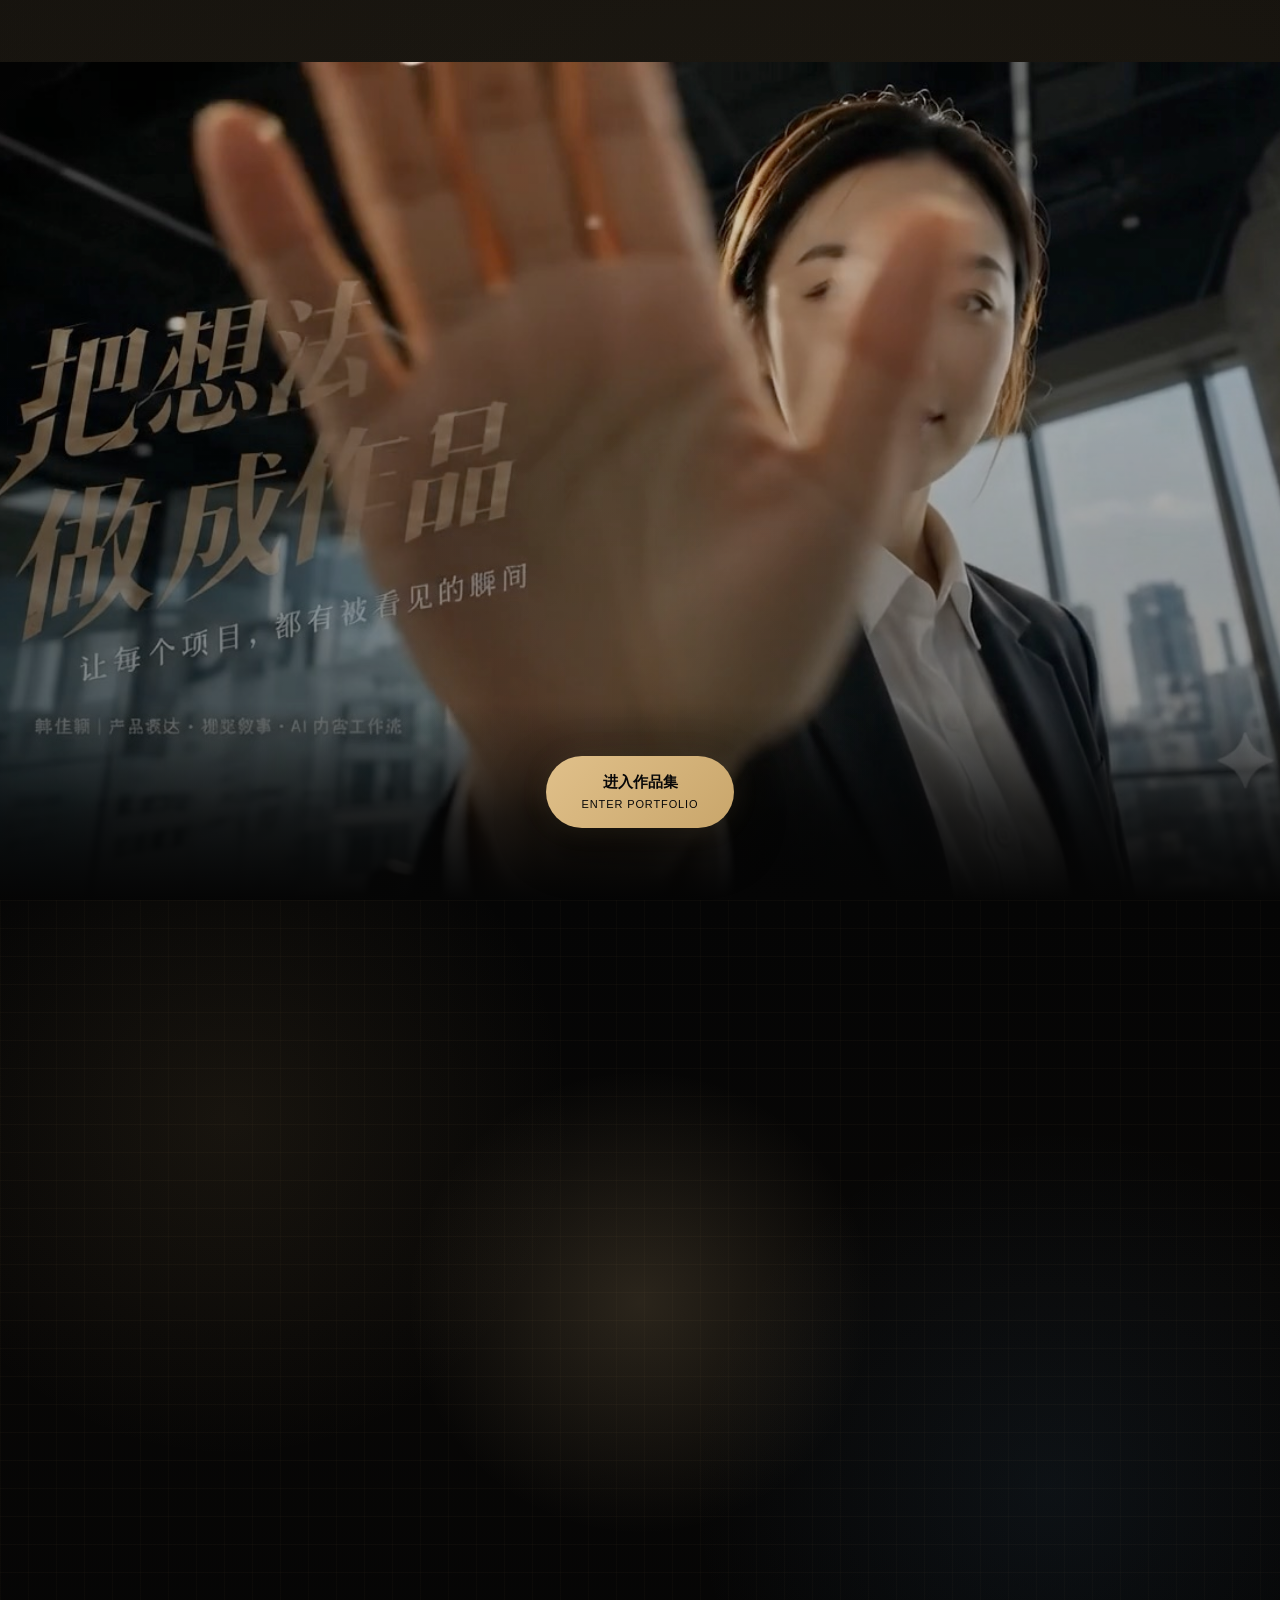
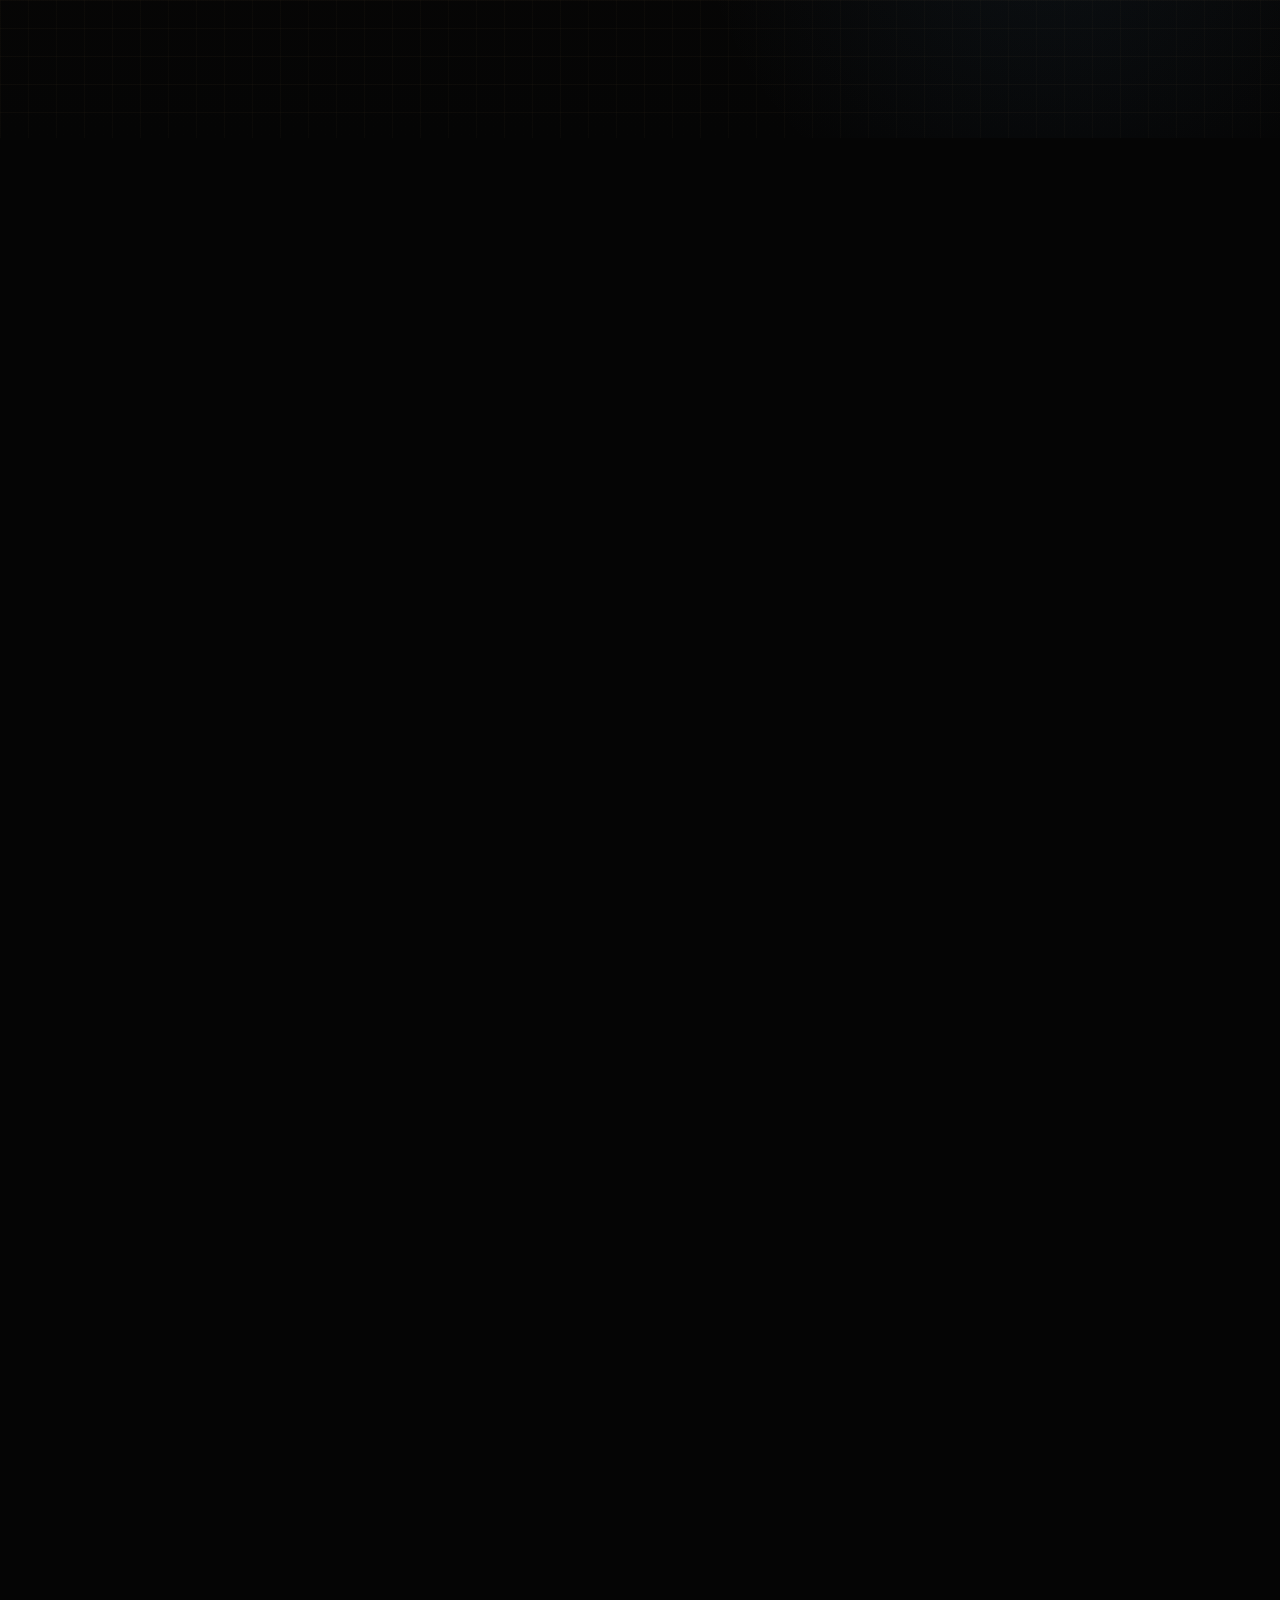
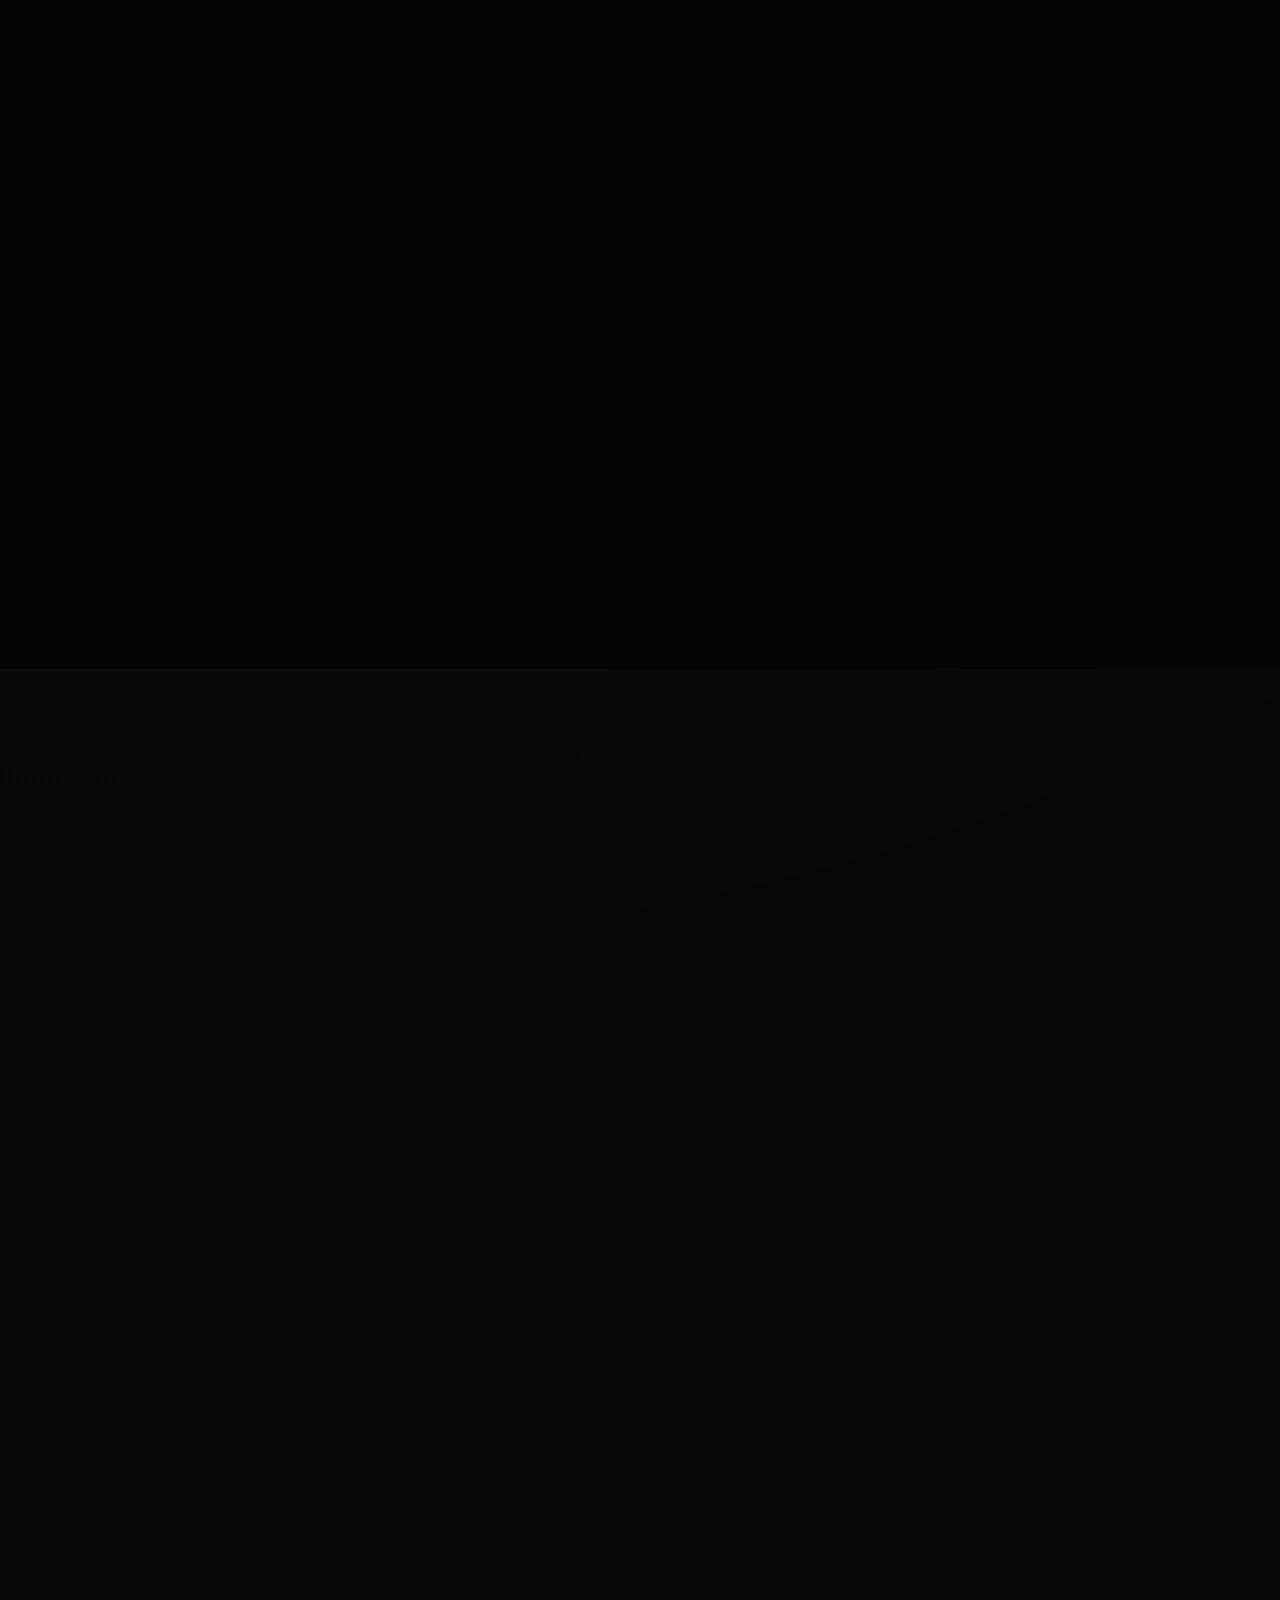
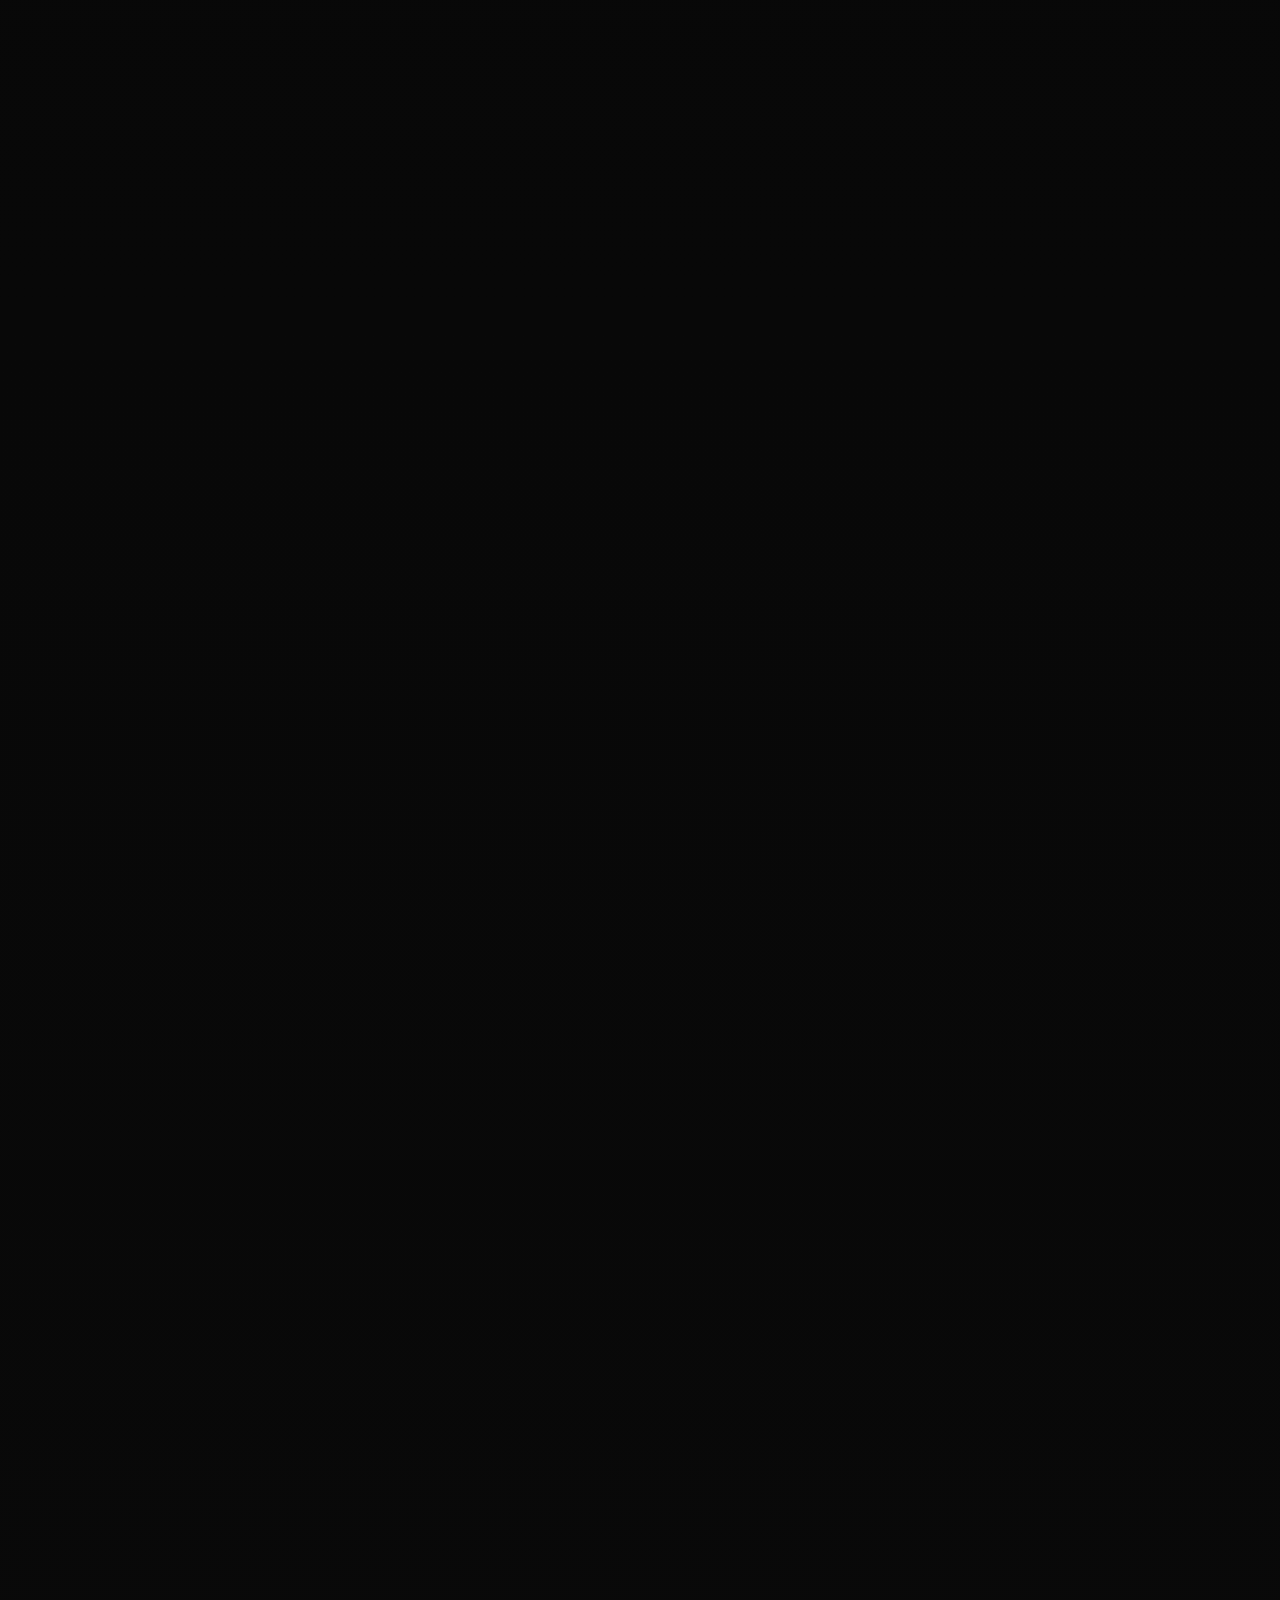
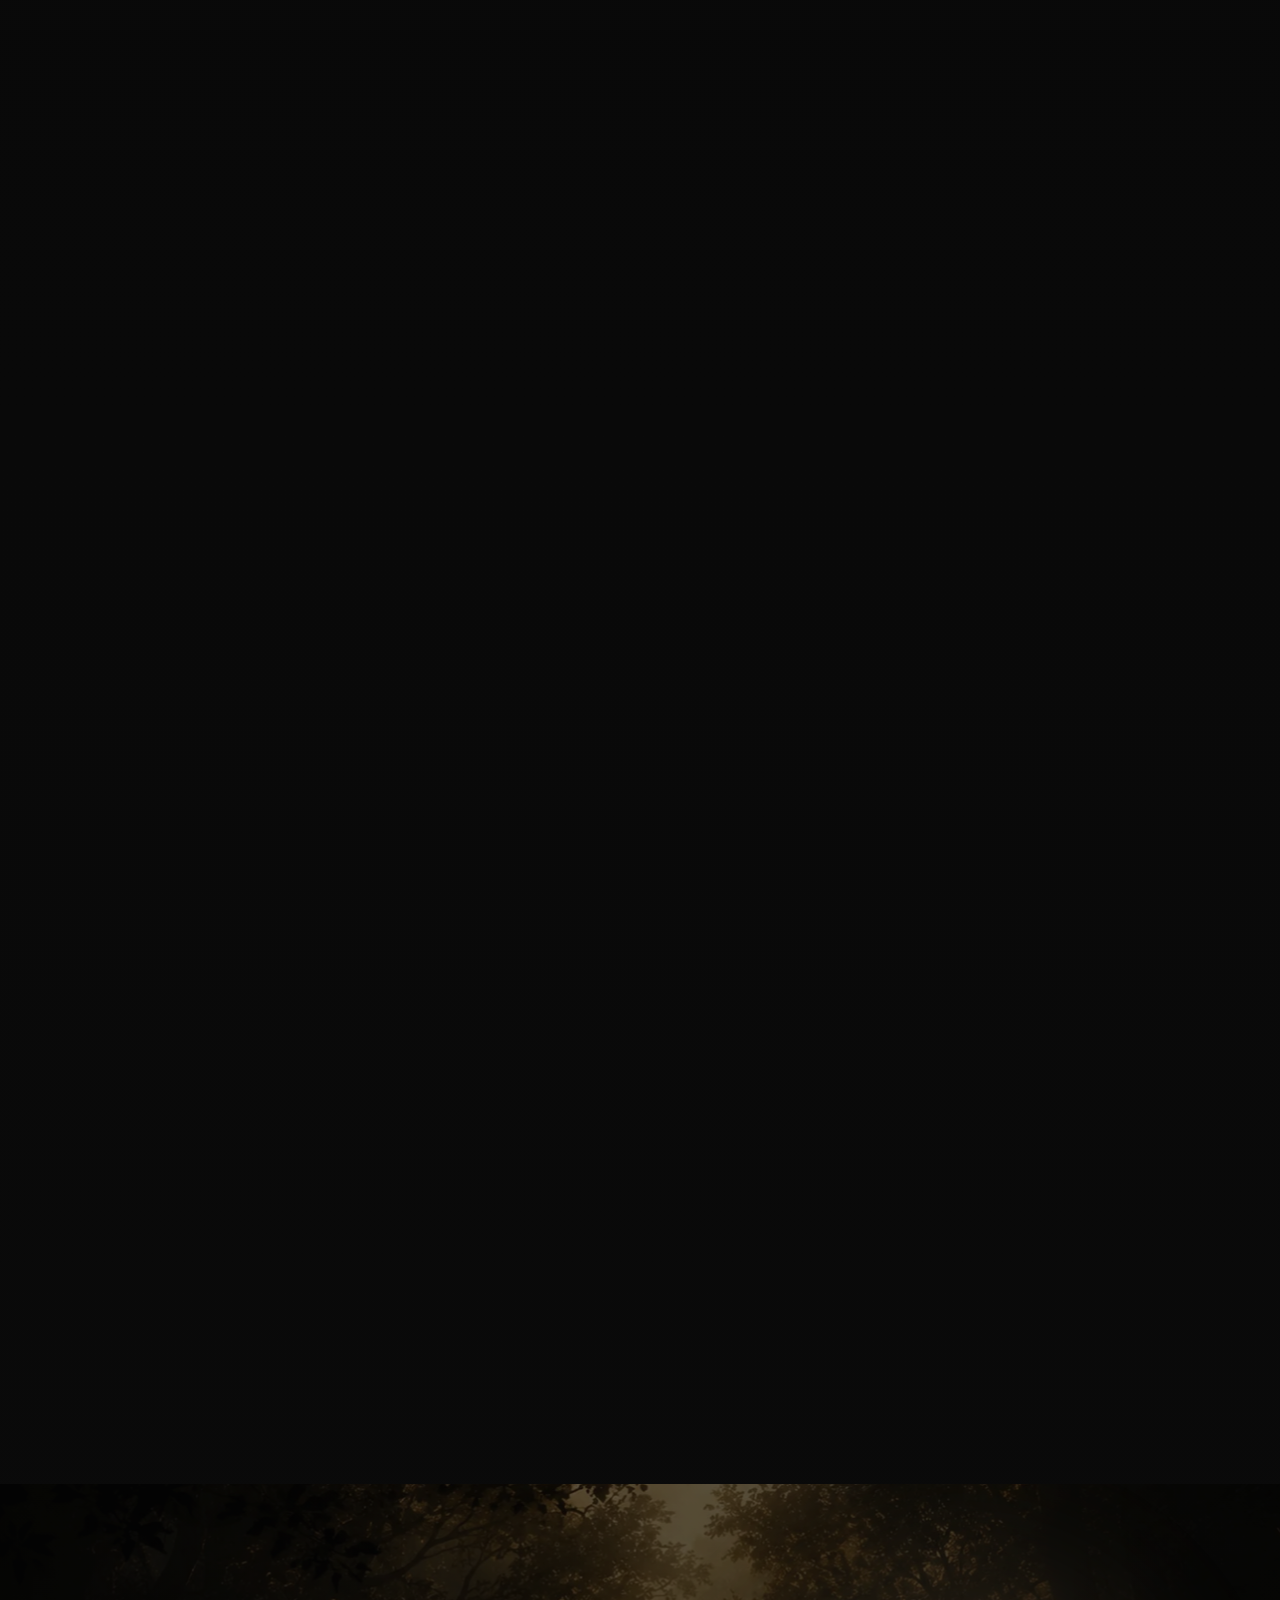
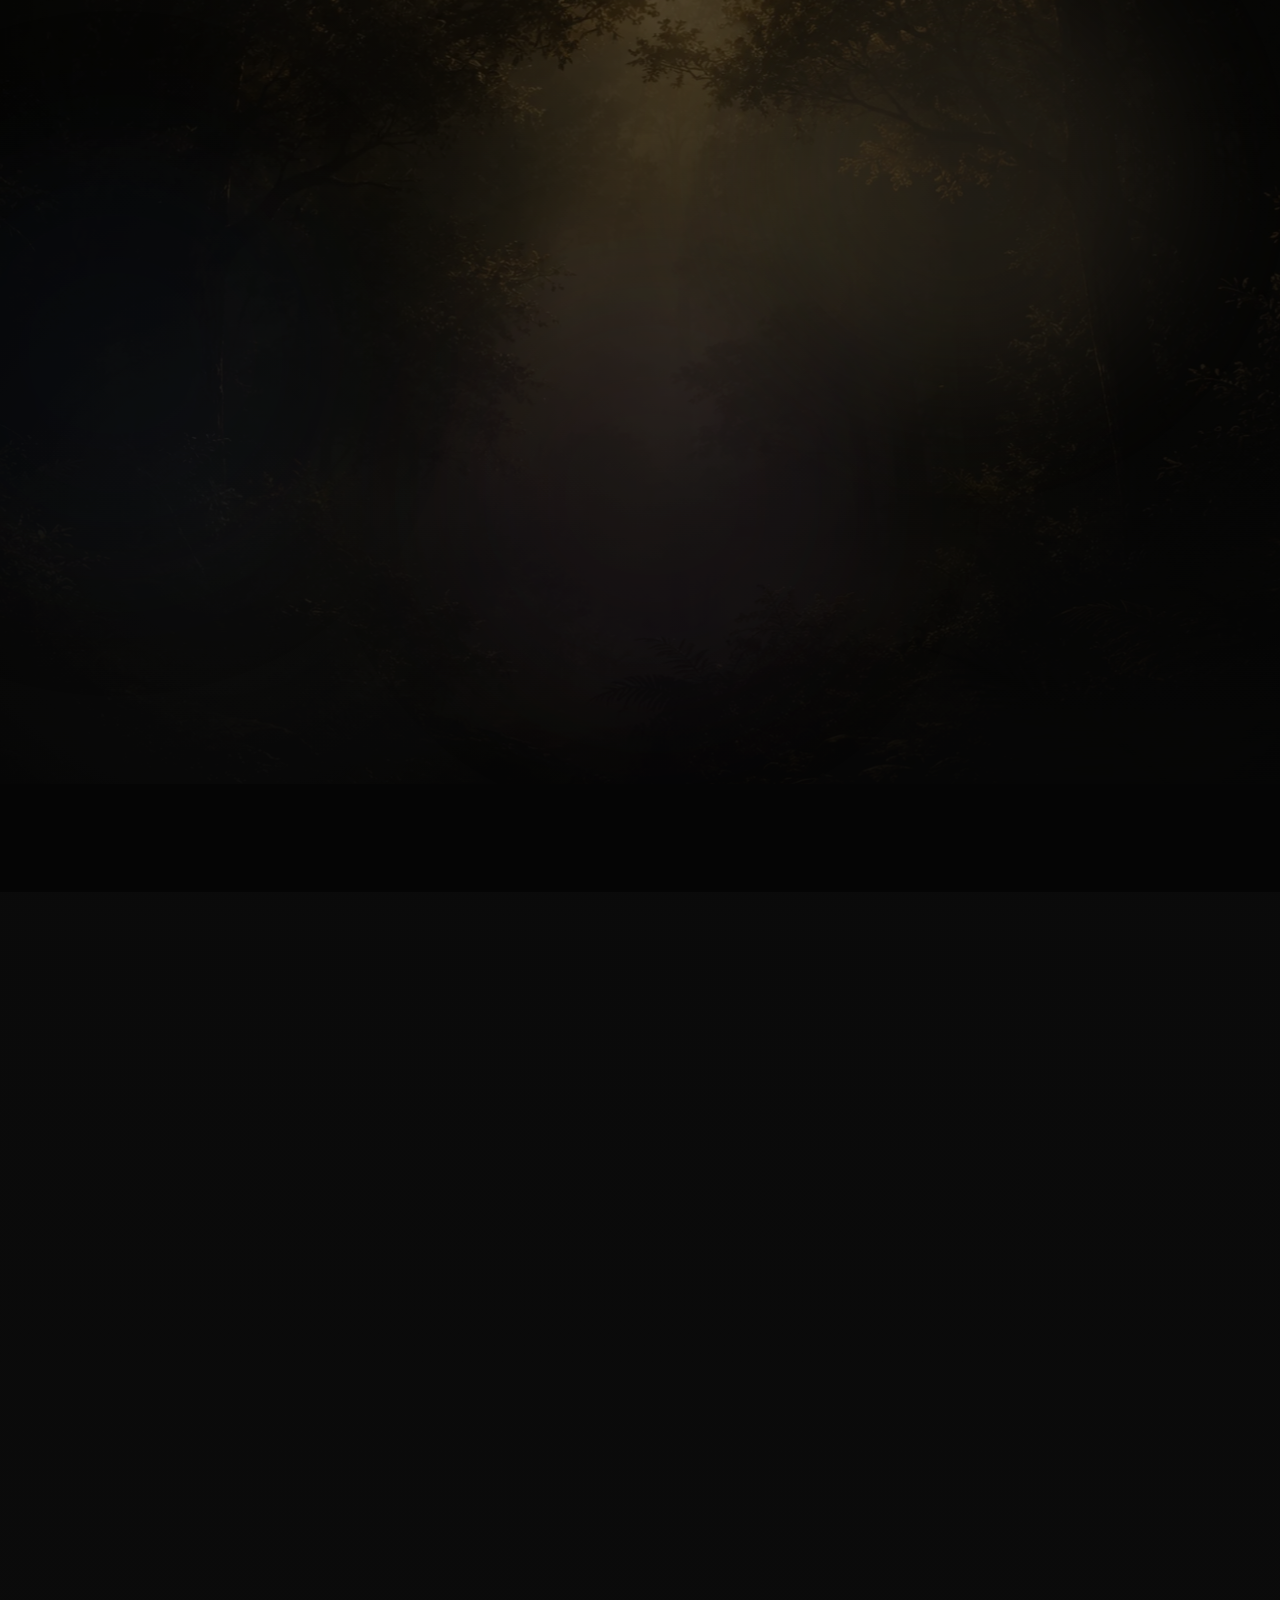
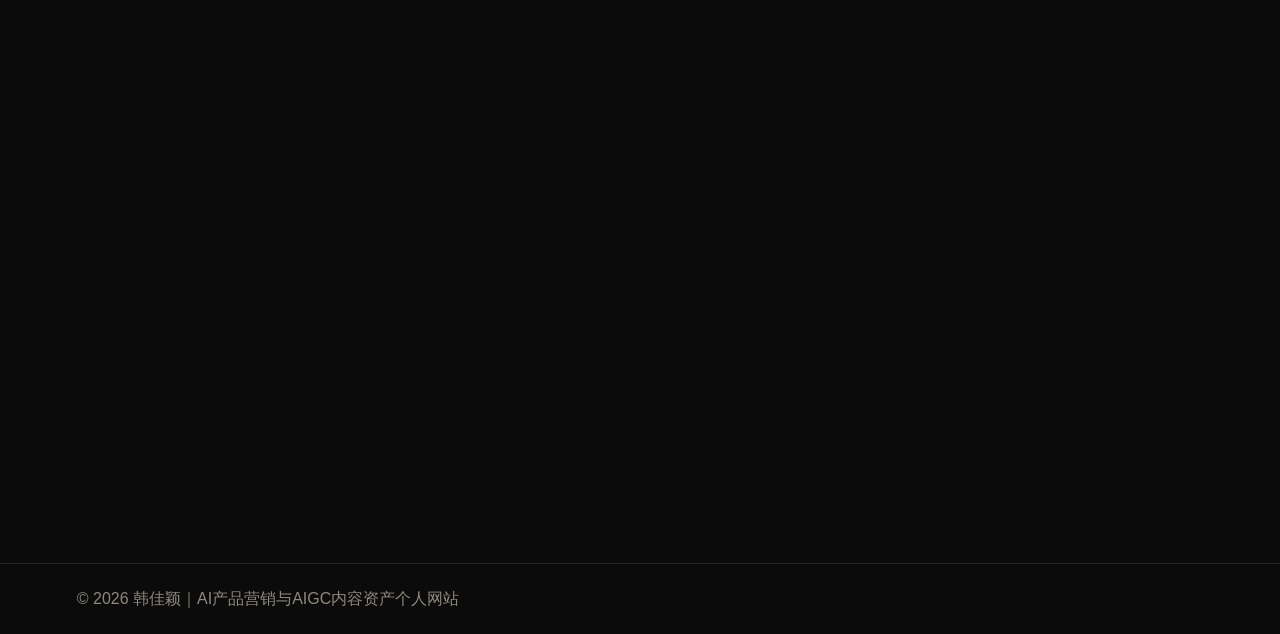
==== index.html @ ecb1f24a "bump asset version for narrow wechat fix" ====
<!DOCTYPE html>

<html lang="zh-CN">
<head>
<meta charset="utf-8"/>
<meta content="width=device-width, initial-scale=1.0" name="viewport"/>
<title>韩佳颖｜AI产品营销与AIGC内容资产个人网站</title>
<meta content="韩佳颖的个人网站，展示 AI产品营销、AIGC内容资产、B2B产品展示、项目表达、销售辅助内容与企业方案可视化案例。" name="description"/>
<meta content="AIGC产品营销, 产品展示, 项目表达, 销售辅助内容, B2B产品展示, 商业路演PPT, AI视觉资产" name="keywords"/>
<meta content="韩佳颖｜AI产品营销与AIGC内容资产个人网站" property="og:title"/>
<meta content="聚焦 AI产品营销、AIGC内容资产、B2B产品展示、项目表达与销售辅助材料。" property="og:description"/>
<meta content="website" property="og:type"/>
<meta content="assets/og-cover.jpg" property="og:image"/>
<script>
  (() => {
    try {
      const params = new URLSearchParams(window.location.search);
      const ua = navigator.userAgent || "";
      const isWeChat = /MicroMessenger/i.test(ua);
      const isMobileUA = /Android|iPhone|iPad|iPod/i.test(ua);
      const isNarrowViewport = window.matchMedia("(max-width: 900px)").matches;
      const isCoarsePointer = window.matchMedia("(pointer: coarse)").matches;
      const isMobileWeChat = isWeChat && (isMobileUA || isNarrowViewport || isCoarsePointer);

      if (isWeChat) {
        document.documentElement.classList.add("is-wechat");
        if (window.location.hash === "#home") {
          history.replaceState(null, "", `${window.location.pathname}${window.location.search}`);
        }
      }

      if (isMobileWeChat) {
        document.documentElement.classList.add("is-mobile-wechat");
      }

      if (params.get("debugWechat") === "1") {
        document.documentElement.classList.add("is-wechat-debug");
      }

      const target = params.get("return");
      if (target === "cases" || target === "more") {
        document.documentElement.classList.add("is-return-navigation");
        document.documentElement.dataset.returnTarget = target;
      }
    } catch {
      // Ignore malformed URLs and keep the normal intro flow.
    }
  })();
</script>
<link href="style.css?v=20260629-narrow-wechat-3" rel="stylesheet"/>
</head>
<body>
<header class="site-header">
<a class="brand" href="#home">韩佳颖</a>
<nav aria-label="主导航" class="nav"><a href="#home">首页</a><a href="#skills">AIGC 工作流</a><a href="#deliverables">交付能力</a><a href="#cases">代表项目</a><a href="#profile">关于我</a><a href="#contact">联系我</a></nav>
<button aria-expanded="false" aria-label="打开导航" class="nav-toggle" type="button">☰</button>
</header>
<main>
<section aria-label="开场视频" class="intro-video-section" id="intro">
<div class="intro-video-frame">
<video autoplay="" class="intro-video" loop="" muted="" playsinline="" poster="assets/hero-poster.jpg" preload="auto" webkit-playsinline="">
<source src="assets/intro-video.mp4" type="video/mp4"/>
</video>
</div>
<a aria-label="进入作品集首页" class="intro-enter-btn" href="#home">
<span>进入作品集</span>
<small>Enter Portfolio</small>
</a>
</section><script>
(() => {
  const enterButton = document.querySelector(".intro-enter-btn");
  if (!enterButton) return;

  const closeIntroOverlays = () => {
    document.querySelectorAll(".video-lightbox, .lightbox, .contact-modal, .scholarship-drawer, [data-workflow-preview-panel]").forEach((overlay) => {
      overlay.classList.remove("is-open");
      overlay.setAttribute("aria-hidden", "true");
    });

    document.querySelectorAll(".video-lightbox video").forEach((video) => {
      video.pause();
      video.removeAttribute("src");
      video.load();
    });
  };

  const scrollToHome = () => {
    const bridge = document.querySelector("[data-aigc-bridge]") || document.querySelector("#home");
    if (!bridge) return;

    const bridgeTop = bridge.getBoundingClientRect().top + window.scrollY;
    const scrollable = Math.max(1, bridge.offsetHeight - window.innerHeight);
    window.scrollTo({
      top: Math.max(0, bridgeTop + scrollable * 0.11),
      behavior: window.matchMedia("(prefers-reduced-motion: reduce)").matches ? "auto" : "smooth"
    });
  };

  const enterPortfolio = (event) => {
    event.preventDefault();
    event.stopPropagation();
    event.stopImmediatePropagation();

    if (typeof window.__enterPortfolioFromIntro === "function") {
      window.__enterPortfolioFromIntro(event);
      return;
    }

    window.__enteringPortfolio = true;
    window.__suppressBridgeSnapUntil = Date.now() + 1400;
    closeIntroOverlays();
    document.body.classList.remove("is-gate-locked", "gate-intro");
    document.body.classList.add("gate-unlocked", "is-entering-portfolio");
    history.pushState(null, "", "#home");

    scrollToHome();
    requestAnimationFrame(scrollToHome);
    setTimeout(scrollToHome, 120);
    setTimeout(closeIntroOverlays, 160);
    setTimeout(() => {
      document.body.classList.remove("is-entering-portfolio");
      window.__enteringPortfolio = false;
    }, 1400);
  };

  enterButton.addEventListener("click", enterPortfolio, true);
  enterButton.addEventListener("pointerup", (event) => {
    if (event.pointerType === "mouse" && event.button !== 0) return;
    enterPortfolio(event);
  }, true);
})();
</script><section class="aigc-bridge-section" data-aigc-bridge="" id="home">
<div class="aigc-bridge-sticky">
<div aria-hidden="true" class="aigc-bridge-bg"></div>
<section aria-label="问题拆解" class="aigc-bridge-panel aigc-bridge-problems">
<div class="aigc-bridge-copy">
<p class="eyebrow">Before Workflow</p>
<h2>复杂业务不是缺素材，<br/>而是缺一套能被客户理解的表达链路</h2>
<p>面对工业制造、B2B 产品与企业方案，我关注的是如何借助 AIGC，把产品资料、业务卖点和应用场景转化为销售能讲、客户能懂、项目能复用的内容资产。</p>
</div>
<div class="aigc-problem-grid">
<article class="aigc-problem-card aigc-travel-card travel-card-1" style="--card-image: url('assets/aigc-problem-bg.webp')">
<span>01</span>
<h3>产品价值难表达</h3>
<p>技术参数和业务优势分散在资料里，客户很难快速看懂“为什么需要”。</p>
</article>
<article class="aigc-problem-card aigc-travel-card travel-card-2" style="--card-image: url('assets/aigc-problem-bg.webp')">
<span>02</span>
<h3>表达链路难贯通</h3>
<p>资料、脚本、视觉和物料各自推进，每一步都需要重新组织表达。</p>
</article>
<article class="aigc-problem-card aigc-travel-card travel-card-3" style="--card-image: url('assets/aigc-problem-bg.webp')">
<span>03</span>
<h3>展示转化难支撑</h3>
<p>方案有内容，但缺少场景化表达，难以直接支撑路演、销售沟通和客户决策。</p>
</article>
</div>
</section>
<section aria-label="AIGC 工作流处理" class="aigc-bridge-panel aigc-bridge-image-panel" id="skills">
<div class="workflow-hero-carousel" data-workflow-hero-carousel="">
<div class="workflow-hero-bg" data-workflow-hero-bg=""></div>
<div class="workflow-hero-copy" data-workflow-hero-copy="">
<p class="eyebrow">02 内容工作流</p>
<p class="workflow-hero-number" data-workflow-hero-number="">01</p>
<h2 data-workflow-hero-title="">业务拆解</h2>
<p data-workflow-hero-desc="">从产品资料、客户场景和销售目标中提炼痛点、卖点与受众，明确内容表达方向。</p>
<span data-workflow-hero-tags="">痛点 / 卖点 / 受众</span>
</div>
<div aria-label="内容工作流等待卡片" class="workflow-hero-card-track" data-workflow-card-track=""></div>
<div class="workflow-hero-controls">
<button aria-label="上一个流程" data-workflow-prev="" type="button">←</button>
<button aria-label="下一个流程" data-workflow-next="" type="button">→</button>
<span data-workflow-counter="">01 / 05</span>
</div>
</div>
</section>
<section aria-label="交付能力" class="aigc-bridge-panel aigc-bridge-outputs" id="deliverables">
<div class="skills-image-frame workflow-hotspot-wrapper image-slot" data-workflow-hotspots="">
<img alt="交付能力图" data-fallback="" decoding="async" loading="lazy" src="assets/skills-workflow.webp"/>
<button aria-label="查看海报素材" class="workflow-hotspot workflow-hotspot-poster" data-workflow-type="poster" type="button"></button>
<button aria-label="查看PPT素材" class="workflow-hotspot workflow-hotspot-ppt" data-workflow-type="ppt" type="button"></button>
<button aria-label="查看网页素材" class="workflow-hotspot workflow-hotspot-web" data-workflow-type="web" type="button"></button>
<button aria-label="查看动态演示素材" class="workflow-hotspot workflow-hotspot-motion" data-workflow-type="motion" type="button"></button>
<button aria-label="查看展示物料素材" class="workflow-hotspot workflow-hotspot-material" data-workflow-type="material" type="button"></button>
<div aria-hidden="true" aria-label="输出成果素材预览" class="workflow-preview-panel" data-workflow-preview-panel="" role="dialog">
<div class="workflow-preview-header">
<div class="workflow-preview-copy">
<h3 data-workflow-preview-title="">海报</h3>
<p data-workflow-preview-desc="">借助 Image-2，快速生成多版海报方案。</p>
</div>
<nav aria-label="成果类型切换" class="workflow-preview-tabs">
<button data-workflow-tab="poster" type="button">海报</button>
<button data-workflow-tab="ppt" type="button">PPT</button>
<button data-workflow-tab="web" type="button">网页</button>
<button data-workflow-tab="motion" type="button">动态演示</button>
<button data-workflow-tab="material" type="button">展示物料</button>
</nav>
<button aria-label="关闭素材预览" class="workflow-preview-close" data-workflow-preview-close="" type="button">×</button>
</div>
<div class="workflow-preview-scroll-wrap">
<div class="workflow-preview-media" data-workflow-preview-media=""></div>
</div>
</div>
</div>
<p class="workflow-example-note">以金华玖蕴科技有限公司为例，展示从业务理解、脚本重构到 AIGC 营销资产交付的完整工作流。</p>
</section>
</div>
</section><section class="section" id="cases">
<div class="selected-works-reveal" data-selected-works-reveal="">
<div class="selected-works-sticky">
<div class="selected-works-heading">
<div class="selected-works-title-panel">
<p class="eyebrow">Selected Work</p>
<h2>代表项目</h2>
</div>
<div class="selected-works-desc-panel">
<p><span>三组代表项目分别对应跨境外贸销售展示、B2B 技术方案转译与文旅品牌内容策划，</span><span>重点呈现从业务信息拆解到内容资产交付的完整表达能力。</span></p>
</div>
</div>
<div aria-label="精选案例滚动展开展示" class="works-stage">
<div aria-label="精选案例总封面" class="works-hero-image image-slot">
<!-- 替换精选案例总封面：将图片命名为 selected-works-cover.jpg，并放入 assets 文件夹 -->
<img alt="精选案例总封面" data-fallback="" decoding="async" loading="lazy" src="assets/selected-works-cover.webp"/>
<span><strong>Selected Works</strong><small>assets/selected-works-cover.webp</small></span>
</div>
<div class="works-cards">
<article class="work-card work-card-1" style="--card-offset: -1; --flip: var(--flip-1);">
<div class="work-card-inner">
<div class="work-card-front image-slot">
<!-- 预留第一张拆解竖图：后续替换 assets/work-card-01.webp 即可 -->
<img alt="精选案例拆解竖图 01" data-fallback="" decoding="async" loading="lazy" src="assets/work-card-01.webp"/>
</div>
<div class="work-card-back">
<article class="case-card" id="case-xinzhi">
<div class="case-media image-slot">
<!-- 替换项目封面图：将图片命名为 case-xinzhi.jpg，并放入 assets 文件夹 -->
<img alt="鑫智兰天项目封面" data-fallback="" decoding="async" loading="lazy" src="assets/case-xinzhi.webp"/>
<span><strong>项目封面预留｜鑫智兰天</strong><small>跨境外贸 / AI虚拟推销员 / 3D面料展示</small></span>
</div>
<div class="case-body">
<p class="case-tag">跨境外贸 / AI虚拟推销员 / 3D面料展示</p>
<h3>跨境纺织外贸销售辅助内容｜鑫智兰天</h3>
<p class="case-intro">通过 AI 虚拟推销员、3D 面料展示与动态演示，重构纺织外贸客户展示链路。</p>
<div class="case-details" hidden="">
<p class="role-line"><strong>我的角色：</strong>项目策划｜AI虚拟推销员IP孵化｜3D面料展示｜动态演示视频｜路演PPT视觉统筹</p>
<p class="case-tools"><strong>工具与产出：</strong>GPT / Gemini / Blender / Flow / 路演PPT / 3D面料展示 / AI虚拟推销员IP</p>
<div aria-label="关键成果" class="project-impact">
<p>关键成果</p>
<ul>
<li>获得 1 项软件著作权、1 项外观设计专利</li>
<li>与金华玖蕴科技、金华有信科技达成校企合作</li>
<li>与浙江鑫兰纺织签订 Agent 采纳证明</li>
</ul>
</div>
</div>
<div class="case-actions">
<button aria-expanded="false" class="btn btn-secondary case-toggle" type="button">展开详情</button>
<a class="btn btn-card" href="cases/xinzhi/index.html">查看项目复盘</a>
</div>
</div>
</article>
</div>
</div>
</article>
<article class="work-card work-card-2" style="--card-offset: 0; --flip: var(--flip-2);">
<div class="work-card-inner">
<div class="work-card-front image-slot">
<!-- 预留第二张拆解竖图：后续替换 assets/work-card-02.webp 即可 -->
<img alt="精选案例拆解竖图 02" data-fallback="" decoding="async" loading="lazy" src="assets/work-card-02.webp"/>
</div>
<div class="work-card-back">
<article class="case-card" id="case-yiqitong">
<div class="case-media image-slot">
<!-- 替换项目封面图：将图片命名为 case-yiqitong.jpg，并放入 assets 文件夹 -->
<img alt="一气通罐项目封面" data-fallback="" decoding="async" loading="lazy" src="assets/case-yiqitong.webp"/>
<span><strong>项目封面预留｜一气通罐</strong><small>B2B产品 / 技术转译 / 路演转化</small></span>
</div>
<div class="case-body">
<p class="case-tag">B2B产品 / 技术转译 / 路演转化</p>
<h3>B2B硬科技产品展示与营销内容｜一气通罐</h3>
<p class="case-intro">将复杂的 LPG 智慧监管技术方案，转化为可理解、可展示、可合作的商业表达。</p>
<div class="case-details" hidden="">
<p class="role-line"><strong>我的角色：</strong>技术逻辑转译｜业务流程重构｜AI视觉产出｜移动端原型展示｜路演内容呈现</p>
<p class="case-tools"><strong>工具与产出：</strong>GPT / AI绘图 / HTML / CSS / 移动端原型 / 路演PPT / 科研示意图 / 产品展示图</p>
<div aria-label="关键成果" class="project-impact">
<p>关键成果</p>
<ul>
<li>获得 3 项软件著作权、2 项实用新型专利</li>
<li>与浙江金象科技、金华简凡智能科技达成校企合作</li>
<li>与兰溪市顶峰生态农业开发有限公司、安去县溪龙黄社乐平茶场签订农业合作意向书</li>
<li>获国家级、省级等多项课题立项，累计资金资助超 3 万元</li>
</ul>
</div>
</div>
<div class="case-actions">
<button aria-expanded="false" class="btn btn-secondary case-toggle" type="button">展开详情</button>
<a class="btn btn-card" href="cases/yiqitong/index.html">案例演示</a>
</div>
</div>
</article>
</div>
</div>
</article>
<article class="work-card work-card-3" style="--card-offset: 1; --flip: var(--flip-3);">
<div class="work-card-inner">
<div class="work-card-front image-slot">
<!-- 预留第三张拆解竖图：后续替换 assets/work-card-03.webp 即可 -->
<img alt="精选案例拆解竖图 03" data-fallback="" decoding="async" loading="lazy" src="assets/work-card-03.webp"/>
</div>
<div class="work-card-back">
<article class="case-card" id="case-yongan">
<div class="case-media image-slot">
<!-- 替换项目封面图：将图片命名为 case-yongan.jpg，并放入 assets 文件夹 -->
<img alt="永安村项目封面" data-fallback="" decoding="async" loading="lazy" src="assets/case-yongan.webp"/>
<span><strong>项目封面预留｜永安村乡村振兴</strong><small>品牌内容 / IP孵化 / AI视频</small></span>
</div>
<div class="case-body">
<p class="case-tag">文旅品牌 / IP孵化 / AI视觉策划</p>
<h3>文旅品牌 AIGC 内容策划｜永安村乡村振兴</h3>
<p class="case-intro">围绕乡村夜游场景，构建“月相三部曲”主题策划与文旅品牌视觉叙事。</p>
<div class="case-details" hidden="">
<p class="role-line"><strong>我的角色：</strong>场景化商业策划｜品牌IP孵化｜AI宣传动画制作｜路演视觉内容统筹</p>
<p class="case-tools"><strong>工具与产出：</strong>GPT / AI绘图 / 即梦 / Flow / Photoshop / 品牌IP / 宣传动画 / 路演PPT</p>
<div aria-label="关键成果" class="project-impact">
<p>关键成果</p>
<ul>
<li>与杭州永安村达成合作</li>
<li>夜游策划方案获得实际采纳证明</li>
<li>推动乡村文旅场景的品牌化表达与视觉升级</li>
</ul>
</div>
</div>
<div class="case-actions">
<button aria-expanded="false" class="btn btn-secondary case-toggle" type="button">展开详情</button>
<a class="btn btn-card" href="cases/yongan/index.html">案例演示</a>
</div>
</div>
</article>
</div>
</div>
</article>
</div>
<p class="selected-works-footnote">以下案例与视觉材料主要由本人独立完成或主导完成，涉及企业信息已做必要脱敏处理。</p>
</div>
</div>
</div>
</section>
<section class="section more-ppt-section" id="more">
<div class="more-ppt-showcase">
<div class="more-ppt-heading">
<p class="eyebrow">Case Library</p>
<h3>更多企业方案可视化案例</h3>
<p>这里收录更多企业方案、技术表达与申报展示材料节选，作为代表项目之外的内容资产样本库。</p>
<small>部分信息已做脱敏处理，当前仅展示可公开的页面与动态片段。</small>
</div>
<div class="more-ppt-carousel" data-ppt-carousel="">
<div class="more-ppt-viewport">
<div class="more-ppt-track">
<article class="more-ppt-item">
<a aria-label="查看察微见智项目节选" class="more-ppt-cover image-slot" href="ppt-chaweijianzhi.html">
<img alt="察微见智 PPT 封面" data-fallback="" decoding="async" loading="lazy" src="assets/ppt-chaweijianzhi-cover.webp"/>
<span><strong>察微见智</strong><small>PPT视觉</small></span>
</a>
<div class="more-ppt-content">
<p class="more-ppt-tag">工业数智化 / 系统展示 / 方案可视化</p>
<p class="more-ppt-level">重点节选｜系统展示</p>
<a class="more-ppt-title" href="ppt-chaweijianzhi.html">察微见智</a>
<p>把系统能力、业务流程与场景价值整理成轻量级数智化管理方案。</p>
<div class="more-ppt-tags">
<span>工业数智化</span>
<span>系统展示</span>
<span>方案可视化</span>
</div>
<a class="more-ppt-link" href="ppt-chaweijianzhi.html">查看节选 →</a>
</div>
</article>
<article class="more-ppt-item">
<a aria-label="查看创锋业务链路数字化展示项目节选" class="more-ppt-cover image-slot" href="ppt-chuangfeng.html">
<img alt="创锋业务链路数字化展示 PPT 封面" data-fallback="" decoding="async" loading="lazy" src="assets/ppt-chuangfeng-cover.webp"/>
<span><strong>创锋业务链路数字化展示</strong><small>制造数字化</small></span>
</a>
<div class="more-ppt-content">
<p class="more-ppt-tag">制造业数字化 / 业务链路 / 数据要素</p>
<p class="more-ppt-level">重点节选｜业务链路</p>
<a class="more-ppt-title" href="ppt-chuangfeng.html">创锋业务链路数字化展示</a>
<p>把销售、研发、生产的协同断点转化为数据要素应用表达。</p>
<div class="more-ppt-tags">
<span>制造业数字化</span>
<span>业务链路</span>
<span>智能排产</span>
</div>
<a class="more-ppt-link" href="ppt-chuangfeng.html">查看节选 →</a>
</div>
</article>
<article class="more-ppt-item">
<a aria-label="查看芯有灵犀项目节选" class="more-ppt-cover image-slot" href="ppt-xinyoulingxi.html">
<img alt="芯有灵犀 PPT 封面" data-fallback="" decoding="async" loading="lazy" src="assets/ppt-xinyoulingxi-cover.webp"/>
<span><strong>芯有灵犀</strong><small>智能仓储</small></span>
</a>
<div class="more-ppt-content">
<p class="more-ppt-tag">智能仓储 / AI算法 / 企业路演</p>
<p class="more-ppt-level">快速节选｜智能仓储</p>
<a class="more-ppt-title" href="ppt-xinyoulingxi.html">芯有灵犀</a>
<p>把芯片、软件与 AI 算法组合成中小企业仓储智能化方案。</p>
<div class="more-ppt-tags">
<span>智能仓储</span>
<span>AI算法</span>
<span>企业路演</span>
</div>
<a class="more-ppt-link" href="ppt-xinyoulingxi.html">查看节选 →</a>
</div>
</article>
<article class="more-ppt-item">
<a aria-label="查看玖蕴智能协同方案项目节选" class="more-ppt-cover image-slot" href="ppt-jiuyun.html">
<img alt="玖蕴智能协同方案 PPT 封面" data-fallback="" decoding="async" loading="lazy" src="assets/ppt-jiuyun-cover.webp"/>
<span><strong>玖蕴智能协同方案</strong><small>智能协同</small></span>
</a>
<div class="more-ppt-content">
<p class="more-ppt-tag">智能协同 / 制造业服务 / 方案展示</p>
<p class="more-ppt-level">动态演示｜智能协同</p>
<a class="more-ppt-title" href="ppt-jiuyun.html">玖蕴智能协同方案</a>
<p>以品牌定位、模型能力和研发流程演示企业智能协同服务。</p>
<div class="more-ppt-tags">
<span>智能协同</span>
<span>制造业服务</span>
<span>方案展示</span>
</div>
<a class="more-ppt-link" href="ppt-jiuyun.html">查看节选 →</a>
</div>
</article>
<article class="more-ppt-item">
<a aria-label="查看中科磁业工业科技方案可视化项目节选" class="more-ppt-cover image-slot" href="ppt-zhongke.html">
<img alt="中科磁业工业科技方案可视化 PPT 封面" data-fallback="" decoding="async" loading="lazy" src="assets/ppt-zhongke-cover.webp"/>
<span><strong>中科磁业工业科技方案可视化</strong><small>工业科技</small></span>
</a>
<div class="more-ppt-content">
<p class="more-ppt-tag">工业科技 / AI辅助梳理 / 路演包装</p>
<p class="more-ppt-level">方案节选｜工业科技表达</p>
<a class="more-ppt-title" href="ppt-zhongke.html">中科磁业工业科技方案可视化</a>
<p>借助 AI，在短时间内完成工业科技项目的信息梳理、结构提炼与路演视觉包装。</p>
<div class="more-ppt-tags">
<span>AI辅助提效</span>
<span>工业科技路演</span>
<span>方案可视化</span>
</div>
<a class="more-ppt-link" href="ppt-zhongke.html">查看节选 →</a>
</div>
</article>
</div>
</div>
<div aria-label="企业路演视觉作品切换" class="more-ppt-controls">
<button aria-label="向左浏览更多作品" class="more-ppt-arrow more-ppt-prev" data-ppt-prev="" type="button">←</button>
<span class="more-ppt-hint">横向拖动查看 6 个企业方案案例</span>
<button aria-label="向右浏览更多作品" class="more-ppt-arrow more-ppt-next" data-ppt-next="" type="button">→</button>
</div>
<div aria-hidden="true" class="more-ppt-progress"><span></span></div>
</div>
</div>
</section>
<div class="hero-skills-transition profile-transition" data-hero-skills-transition="">
<div aria-hidden="true" class="hero-transition-sticky-bg">
<div class="hero-light-rays"></div>
<div class="hero-tree-bg"></div>
<video class="hero-tree-dissolve-video" muted="" playsinline="" preload="auto">
<source src="assets/hero-tree-dissolve.mp4" type="video/mp4"/>
</video>
<canvas class="hero-tree-particles"></canvas>
<div class="hero-orb hero-orb-gold"></div>
<div class="hero-orb hero-orb-purple"></div>
<div class="hero-orb hero-orb-dark"></div>
</div>
<section aria-label="关于我" class="hero section hero-scroll-scene" id="profile">
<div class="hero-scroll-sticky">
<div class="hero-content-stack">
<div class="hero-copy">
<p class="eyebrow">About Me</p>
<h1>韩佳颖</h1>
<p class="role">AI产品营销与AIGC内容资产</p>
</div>
<div class="hero-main">
<p class="value">
          我关注 AI 产品营销、B2B 内容营销与商业展示表达，擅长将产品信息、业务需求与复杂技术方案转化为可展示、可传播、可辅助销售沟通的内容资产。
        </p>
<div aria-label="核心优势" class="hero-tags">
<span>产品卖点提炼</span>
<span>销售辅助内容</span>
<span>B2B方案可视化</span>
</div>
<div class="hero-actions">
<a class="btn btn-primary hero-next-btn" href="#deliverables">查看交付能力 <span aria-hidden="true">↓</span></a>
<a class="btn btn-primary" href="#cases">查看代表项目</a>
</div>
</div>
</div>
<aside aria-label="悬挂式个人身份吊牌" class="hero-side hero-lanyard-side">
<div aria-label="韩佳颖个人身份吊牌" class="hero-lanyard">
<div aria-hidden="true" class="lanyard-top-hook"></div>
<div aria-hidden="true" class="lanyard-rope">
<span class="lanyard-rope-band lanyard-rope-left"></span>
<span class="lanyard-rope-band lanyard-rope-right"></span>
<span class="lanyard-clip"></span>
</div>
<div class="lanyard-card-swing">
<div aria-label="韩佳颖身份吊牌，悬停或点击查看背面信息" aria-pressed="false" class="lanyard-card" data-lanyard-card="" role="button" tabindex="0">
<div class="lanyard-card-inner">
<div class="lanyard-card-face lanyard-card-front image-slot">
<img alt="韩佳颖身份吊牌正面照片" data-fallback="" decoding="async" loading="lazy" src="assets/avatar.jpg"/>
<div class="lanyard-card-overlay lanyard-front-copy">
<p class="lanyard-mini">AIGC PRODUCT MARKETING</p>
<strong>韩佳颖</strong>
<small>AIGC产品营销方向</small>
</div>
<span><strong>JY</strong><small>AIGC产品营销</small></span>
</div>
<div class="lanyard-card-face lanyard-card-back">
<div class="lanyard-back-overlay">
<div class="lanyard-back-header">
<strong>JIAYING HAN</strong>
<span>韩佳颖</span>
</div>
<div class="lanyard-back-info">
<p>2005 / 女生</p>
<p>浙江台州温岭</p>
</div>
<div class="lanyard-back-current">
<small>CURRENT</small>
<p>可实习 / 可沟通</p>
<p>可快速进入项目</p>
</div>
<div class="lanyard-back-type">INTJ</div>
</div>
</div>
</div>
</div>
</div>
<p class="lanyard-hint">Hover / Click to flip</p>
</div>
</aside>
</div>
</section>
</div>

<section class="section compact-block business-proof-simple" data-business-proof-wrapper="" id="business-proof">
<div class="business-proof-image-only image-slot">
<img alt="关于我" data-fallback="" decoding="async" loading="lazy" src="assets/more-experience-cover.webp"/>
<button aria-label="查看教育背景证明" class="business-proof-hotspot business-proof-hotspot-education" data-business-proof-type="education" type="button"></button>
<button aria-label="查看企业验收资料整理记录" class="business-proof-hotspot business-proof-hotspot-tech" data-business-proof-type="tech" type="button"></button>
<button aria-label="查看产品宣讲材料记录" class="business-proof-hotspot business-proof-hotspot-operation" data-business-proof-type="operation" type="button"></button>
<button aria-label="查看企业侧汇报与商业展示记录" class="business-proof-hotspot business-proof-hotspot-presentation" data-business-proof-type="presentation" type="button"></button>
<button aria-label="查看外贸客户沟通记录" class="business-proof-hotspot business-proof-hotspot-trade" data-business-proof-type="trade" type="button"></button>
</div>
<div class="business-proof-backdrop" data-business-proof-backdrop=""></div>
<aside aria-hidden="true" aria-label="参与记录抽屉" class="business-proof-drawer" data-business-proof-drawer="" role="dialog">
<button aria-label="关闭参与记录" class="business-proof-drawer-close" data-business-proof-drawer-close="" type="button"><span>关闭</span></button>
<div class="business-proof-drawer-head">
<p class="drawer-kicker" data-business-drawer-kicker=""></p>
<h3 data-business-drawer-title=""></h3>
</div>
<nav aria-label="参与记录切换" class="business-record-switcher">
<button data-business-record-tab="tech" type="button">01 验收</button>
<button data-business-record-tab="operation" type="button">02 宣讲</button>
<button data-business-record-tab="presentation" type="button">03 展示</button>
<button data-business-record-tab="trade" type="button">04 外贸</button>
</nav>
<div class="business-proof-drawer-section">
<span class="drawer-label">我负责的部分</span>
<ul class="drawer-chip-list" data-business-drawer-actions=""></ul>
</div>
<div class="business-proof-drawer-section">
<span class="drawer-label">证据预览</span>
<div class="business-proof-drawer-media" data-business-drawer-media=""></div>
</div>
<div class="business-proof-drawer-section">
<span class="drawer-label">能证明什么</span>
<p class="drawer-proof-line" data-business-drawer-proof=""></p>
</div>
<p class="drawer-tip">已脱敏展示｜点击放大查看</p>
</aside>
</section>
<section class="section contact-section" id="contact">
<div class="contact-entry">
<h2>联系我</h2>
<p>如果你希望了解完整案例、讨论项目合作，或需要进一步查看可公开材料，我可以围绕代表项目、内容资产与工作流做更完整说明。</p>
<div class="contact-target-roles">
<span>适配方向</span>
<p>AI 产品营销 / B2B 内容营销 / 解决方案表达 / AIGC 内容资产制作与项目展示支持</p>
</div>
</div>
<div aria-label="联系卡片" class="contact-card-wrap border-glow-card border-glow-contact">
<!-- 替换联系卡片：将设计好的名片图命名为 contact-card.png，并放入 assets 文件夹 -->
<div class="contact-card-image image-slot">
<img alt="韩佳颖联系卡片" data-fallback="" decoding="async" loading="lazy" src="assets/contact-card.png"/>
<span><strong>联系卡片图片位</strong><small>建议使用真实二维码资源</small></span>
</div>
<button aria-label="查看微信二维码并复制微信号" class="contact-hotspot contact-hotspot-wechat" data-contact-open="wechat" type="button"></button>
<button aria-label="拨打电话或复制手机号" class="contact-hotspot contact-hotspot-phone" data-contact-open="phone" type="button"></button>
<button aria-label="发送邮件或复制邮箱" class="contact-hotspot contact-hotspot-email" data-contact-open="email" type="button"></button>
</div>
</section>
</main>
<button aria-label="返回顶部" class="back-to-top" type="button">↑</button>
<div aria-hidden="true" aria-label="作品大图预览" class="lightbox" role="dialog">
<button aria-label="关闭预览" class="lightbox-close" type="button">×</button>
<img alt="作品大图预览" src=""/>
</div>
<div aria-hidden="true" aria-label="视频素材预览" class="video-lightbox" role="dialog">
<button aria-label="关闭视频预览" class="video-lightbox-close" data-video-lightbox-close="" type="button">×</button>
<video loop="" muted="" playsinline="" preload="none"></video>
</div>
<div aria-hidden="true" aria-label="浙江省政府奖学金奖状抽屉" aria-modal="true" class="scholarship-drawer" role="dialog">
<div class="scholarship-drawer-backdrop" data-scholarship-close=""></div>
<aside class="scholarship-drawer-panel">
<button aria-label="关闭奖状抽屉" class="scholarship-drawer-close" data-scholarship-close="" type="button">×</button>
<div class="scholarship-drawer-heading">
<p class="eyebrow">复合背景</p>
<h3>教育背景</h3>
<p>浙江师范大学行知学院｜国际经济与贸易（与英语复合）本科</p>
<ul class="scholarship-summary">
<li>连续两年浙江省政府奖学金</li>
<li>校企合作工作室「励新工坊」成员</li>
</ul>
</div>
<div class="education-proof-media-grid scholarship-viewer" data-education-proof-media=""></div>
</aside>
</div>
<div aria-hidden="true" aria-label="联系方式弹窗" aria-modal="true" class="contact-modal" role="dialog">
<div class="contact-modal-backdrop" data-contact-close=""></div>
<div class="contact-modal-panel">
<button aria-label="关闭联系方式弹窗" class="contact-modal-close" data-contact-close="" type="button">×</button>
<div class="contact-modal-content" data-contact-panel="wechat">
<p class="eyebrow">微信联系</p>
<h3>微信：zz19700958350</h3>
<div class="wechat-qr image-slot">
<!-- 替换微信二维码：将二维码命名为 wechat-qr.jpg，并放入 assets 文件夹 -->
<img alt="微信二维码" data-fallback="" decoding="async" loading="lazy" src="assets/wechat-qr.jpg"/>
<span><strong>微信二维码</strong><small>请将二维码图片放入 assets/wechat-qr.jpg</small></span>
</div>
<button class="btn btn-primary" data-copy="zz19700958350" type="button">复制微信号</button>
</div>
<div class="contact-modal-content" data-contact-panel="phone">
<p class="eyebrow">电话联系</p>
<h3>手机号：19700958350</h3>
<div class="modal-actions">
<a class="btn btn-primary" href="tel:19700958350">直接拨打</a>
<button class="btn btn-secondary" data-copy="19700958350" type="button">复制号码</button>
</div>
</div>
<div class="contact-modal-content" data-contact-panel="email">
<p class="eyebrow">邮件联系</p>
<h3>邮箱：3155294556@qq.com</h3>
<div class="modal-actions">
<a class="btn btn-primary" href="mailto:3155294556@qq.com">发送邮件</a>
<button class="btn btn-secondary" data-copy="3155294556@qq.com" type="button">复制邮箱</button>
</div>
</div>
</div>
</div>
<footer class="site-footer">
<p>© 2026 韩佳颖｜AI产品营销与AIGC内容资产个人网站</p>
</footer>
<script src="https://cdnjs.cloudflare.com/ajax/libs/gsap/3.12.5/gsap.min.js"></script>
<script src="script.js?v=20260629-narrow-wechat-3"></script>
</body>
</html>
---- style.css ----
:root {
  --bg: #050505;
  --bg-2: #0b0b0b;
  --panel: rgba(255, 255, 255, 0.045);
  --panel-strong: rgba(255, 255, 255, 0.075);
  --text: #f6f1e8;
  --muted: #c9c1b4;
  --subtle: #8f887e;
  --line: rgba(255, 255, 255, 0.1);
  --blue: #c9a66b;
  --violet: #8d6a35;
  --gold: #c9a66b;
  --gold-light: #e0c08a;
  --gold-dark: #8d6a35;
  --shadow: 0 24px 70px rgba(0, 0, 0, 0.5);
  --ease: cubic-bezier(0.2, 0.8, 0.2, 1);
  --space-xs: 6px;
  --space-sm: 10px;
  --space-md: 14px;
  --space-lg: 20px;
  --space-xl: 28px;
  --space-2xl: 44px;
  --radius-sm: 8px;
  --radius-md: 10px;
  --radius-lg: 14px;
  --section-y: clamp(64px, 7vw, 92px);
  --section-y-compact: clamp(48px, 5vw, 72px);
}

* {
  box-sizing: border-box;
}

html {
  scroll-behavior: smooth;
}

html.is-return-navigation {
  scroll-behavior: auto !important;
}

body {
  margin: 0;
  overflow-x: hidden;
  color: var(--text);
  font-family: "Noto Sans SC", "PingFang SC", "Microsoft YaHei", Arial, sans-serif;
  font-size: 16px;
  line-height: 1.62;
  letter-spacing: normal;
  background:
    radial-gradient(circle at 70% 8%, rgba(201, 166, 107, 0.12), transparent 32%),
    radial-gradient(circle at 18% 18%, rgba(224, 192, 138, 0.075), transparent 28%),
    linear-gradient(180deg, var(--bg) 0%, var(--bg-2) 100%);
}

main {
  overflow-x: clip;
}

body.is-gate-locked {
  overscroll-behavior-y: none;
}

a {
  color: inherit;
  text-decoration: none;
}

img {
  display: block;
  width: 100%;
}

a:focus-visible,
button:focus-visible {
  outline: 3px solid rgba(224, 192, 138, 0.72);
  outline-offset: 3px;
}

.site-header {
  position: sticky;
  top: 0;
  z-index: 20;
  display: flex;
  align-items: center;
  justify-content: space-between;
  min-height: 62px;
  padding: 0 6vw;
  border-bottom: 1px solid var(--line);
  background: rgba(5, 5, 5, 0.78);
  backdrop-filter: blur(16px);
}

.brand {
  font-size: 18px;
  font-weight: 800;
}

.nav {
  display: flex;
  align-items: center;
  gap: clamp(10px, 1.2vw, 16px);
  color: var(--muted);
  font-size: clamp(12px, 0.86vw, 13px);
  letter-spacing: normal;
}

.nav a:hover,
.nav a.is-active {
  color: var(--gold-light);
}

body.is-gate-locked .nav a[href="#intro"],
body.is-gate-locked .nav a[href="#home"] {
  display: none;
}

body.is-gate-locked .nav {
  gap: 18px;
}

.nav-toggle {
  display: none;
  width: 40px;
  height: 40px;
  color: var(--text);
  background: rgba(255, 255, 255, 0.045);
  border: 1px solid rgba(201, 166, 107, 0.3);
  border-radius: 8px;
  cursor: pointer;
}

.section {
  position: relative;
  max-width: 1440px;
  margin-right: auto;
  margin-left: auto;
  padding: var(--section-y) 6vw;
  scroll-margin-top: 82px;
}

.section:not(.hero) {
  border-top: 1px solid rgba(201, 166, 107, 0.1);
}

.compact-block {
  padding-top: var(--section-y-compact);
  padding-bottom: var(--section-y-compact);
}

#profile-skills {
  position: relative;
  z-index: 3;
  overflow: hidden;
  opacity: var(--skills-enter-opacity, 1);
  transform: translate3d(0, var(--skills-enter-y, 0px), 0);
  will-change: opacity, transform;
  background:
    radial-gradient(circle at 16% 18%, rgba(201, 166, 107, 0.08), transparent 30%),
    linear-gradient(180deg, rgba(8, 8, 8, 0.94), rgba(5, 5, 5, 0.98));
}

.skills-bg-video-wrap {
  position: absolute;
  inset: 0;
  z-index: 0;
  overflow: hidden;
  pointer-events: none;
}

.skills-bg-video {
  width: 100%;
  height: 100%;
  object-fit: cover;
  object-position: center center;
  opacity: 0.38;
  filter: saturate(0.95) contrast(1.05) brightness(0.75);
}

#profile-skills::after {
  content: "";
  position: absolute;
  inset: 0;
  z-index: 1;
  pointer-events: none;
  background:
    linear-gradient(180deg, rgba(5, 5, 5, 0.52), rgba(5, 5, 5, 0.68)),
    radial-gradient(circle at 50% 45%, rgba(0, 0, 0, 0.08), rgba(0, 0, 0, 0.46));
}

#profile-skills > *:not(.skills-bg-video-wrap) {
  position: relative;
  z-index: 2;
}

#profile-skills .skill-card,
#profile-skills .process-line {
  background: linear-gradient(180deg, rgba(18, 18, 18, 0.84), rgba(10, 10, 10, 0.9));
  backdrop-filter: blur(10px);
  border-color: rgba(201, 166, 107, 0.22);
}

#profile-skills .process-line article {
  background: rgba(8, 8, 8, 0.18);
}

#cases {
  background:
    linear-gradient(180deg, rgba(10, 10, 10, 0.24), rgba(255, 255, 255, 0.012)),
    radial-gradient(circle at 50% 0%, rgba(201, 166, 107, 0.06), transparent 34%);
}

#more,
#business-proof,
#tools,
#about {
  background: rgba(255, 255, 255, 0.012);
}

#contact {
  background:
    radial-gradient(circle at 80% 30%, rgba(224, 192, 138, 0.09), transparent 28%),
    linear-gradient(180deg, rgba(255, 255, 255, 0.018), rgba(0, 0, 0, 0.18));
}

.intro-video-section {
  position: relative;
  overflow: hidden;
  width: 100vw;
  max-width: none;
  height: calc(100vh - 62px);
  min-height: 680px;
  margin: 0;
  padding: 0;
  box-sizing: border-box;
  background:
    linear-gradient(180deg, rgba(5, 5, 5, 0.08), rgba(5, 5, 5, 0.22)),
    url("assets/hero-poster.jpg") center center / cover no-repeat,
    #050505;
  scroll-margin-top: 62px;
}

html.is-return-navigation .intro-video-section {
  visibility: hidden;
  pointer-events: none;
}

.intro-video-frame {
  position: absolute;
  inset: 0;
  width: 100%;
  height: 100%;
  overflow: hidden;
  border-radius: 0;
  background:
    url("assets/hero-poster.jpg") center center / cover no-repeat,
    #050505;
  pointer-events: none;
}

.intro-video {
  position: absolute;
  inset: 0;
  width: 100%;
  height: 100%;
  object-fit: cover;
  object-position: center center;
  display: block;
  background:
    url("assets/hero-poster.jpg") center center / cover no-repeat,
    #050505;
  opacity: 0;
  transition: opacity 420ms ease;
}

.intro-video-section.is-video-ready .intro-video {
  opacity: 1;
}

.intro-video-section.is-video-missing .intro-video,
.intro-video-section.is-video-paused .intro-video {
  opacity: 0;
}

.intro-video-section {
  margin-bottom: 0;
}

.hero {
  --hero-tree-opacity: 0.68;
  --hero-tree-scale: 1.04;
  --hero-tree-y: 0px;
  --hero-tree-blur: 0px;
  --hero-tree-particle-opacity: 0;
  --hero-video-opacity: 0;
  --hero-content-opacity: 1;
  --hero-content-y: 0px;
  position: relative;
  overflow: hidden;
  width: 100%;
  max-width: 1440px;
  min-height: calc(100vh - 62px);
  margin: 0 auto;
  display: grid;
  grid-template-columns: minmax(0, 0.95fr) minmax(340px, 420px);
  grid-template-areas:
    "copy side"
    "main side";
  column-gap: clamp(44px, 5vw, 76px);
  row-gap: 18px;
  align-items: center;
  align-content: center;
  padding-top: 38px;
  padding-bottom: 38px;
}

#profile.hero {
  overflow: visible;
  isolation: isolate;
}

#profile.hero-scroll-scene {
  position: relative;
  display: block;
  width: 100%;
  max-width: none;
  min-height: 185vh;
  margin: 0;
  padding: 0;
  overflow: visible;
  isolation: isolate;
  scroll-margin-top: 0;
}

.hero-scroll-sticky {
  position: sticky;
  top: 0;
  min-height: 100svh;
  width: 100%;
  overflow: hidden;
  display: grid;
  grid-template-columns: minmax(0, 0.95fr) minmax(320px, 420px);
  grid-template-areas: "content side";
  column-gap: clamp(44px, 5vw, 76px);
  align-items: center;
  align-content: center;
  padding: clamp(16px, 3vh, 32px) clamp(24px, 4vw, 56px);
}

.hero > *:not(.hero-orb):not(.hero-light-rays):not(.hero-tree-bg):not(.hero-tree-particles) {
  position: relative;
  z-index: 1;
}

.hero-scroll-sticky > * {
  position: relative;
}

.hero-scroll-sticky > .hero-tree-bg,
.hero-scroll-sticky > .hero-tree-particles {
  left: 0;
  width: 100%;
  transform: none;
}

.hero-scroll-sticky > .hero-tree-bg {
  z-index: 0;
  transform: translate3d(0, var(--hero-tree-y), 0) scale(var(--hero-tree-scale));
}

.hero-scroll-sticky > .hero-light-rays,
.hero-scroll-sticky > .hero-orb {
  z-index: 1;
}

.hero-tree-dissolve-video {
  position: absolute;
  inset: 0;
  z-index: 2;
  width: 100%;
  height: 100%;
  object-fit: cover;
  pointer-events: none;
  opacity: var(--hero-video-opacity, 0);
  will-change: opacity;
}

.hero-scroll-sticky > .hero-tree-particles {
  z-index: 3;
}

.hero-content-stack,
.hero-scroll-sticky > .hero-side {
  position: relative;
  z-index: 4;
  opacity: var(--hero-content-opacity, 1);
  transform: translate3d(0, var(--hero-content-y, 0px), 0);
  will-change: transform, opacity;
}

.hero-content-stack {
  grid-area: content;
  max-width: 760px;
  display: flex;
  flex-direction: column;
  justify-content: center;
}

.hero-tree-bg,
.hero-tree-particles {
  position: absolute;
  top: 0;
  bottom: 0;
  left: 50%;
  width: 100vw;
  height: 100%;
  pointer-events: none;
}

.hero-tree-bg {
  z-index: 0;
  opacity: var(--hero-tree-opacity);
  transform: translateX(-50%) translate3d(0, var(--hero-tree-y), 0) scale(var(--hero-tree-scale));
  background:
    linear-gradient(90deg, rgba(5, 5, 5, 0.76), rgba(5, 5, 5, 0.28) 44%, rgba(5, 5, 5, 0.62)),
    linear-gradient(180deg, rgba(5, 5, 5, 0.18), rgba(5, 5, 5, 0.8)),
    url("assets/hero-transition-bg.webp");
  background-position: center;
  background-size: cover;
  filter: saturate(0.9) brightness(0.82) blur(var(--hero-tree-blur));
  will-change: transform, opacity, filter;
}

.hero-tree-bg::after {
  content: "";
  position: absolute;
  inset: 0;
  background:
    radial-gradient(circle at 52% 46%, rgba(224, 192, 138, 0.14), transparent 34%),
    radial-gradient(circle at 18% 70%, rgba(255, 255, 255, 0.055), transparent 30%),
    linear-gradient(180deg, transparent 0%, rgba(5, 5, 5, 0.36) 72%, rgba(5, 5, 5, 0.72) 100%);
  mix-blend-mode: screen;
}

.hero-tree-particles {
  z-index: 0;
  opacity: var(--hero-tree-particle-opacity);
  transform: translateX(-50%);
  mix-blend-mode: screen;
  will-change: opacity;
}

.hero-light-rays {
  position: absolute;
  inset: 0;
  z-index: 0;
  overflow: hidden;
  pointer-events: none;
  opacity: 0.72;
  mix-blend-mode: screen;
}

.hero-light-rays canvas {
  display: block;
  width: 100%;
  height: 100%;
}

.hero-orb {
  position: absolute;
  z-index: 0;
  width: 34vw;
  max-width: 520px;
  aspect-ratio: 1;
  border-radius: 999px;
  filter: blur(72px);
  opacity: 0.28;
  pointer-events: none;
  animation: floatOrb 18s var(--ease) infinite alternate;
}

.hero-orb-gold {
  top: 8%;
  right: 8%;
  background: rgba(224, 192, 138, 0.36);
  animation-duration: 20s;
}

.hero-orb-purple {
  left: 34%;
  bottom: 8%;
  background: rgba(72, 45, 92, 0.34);
  animation-duration: 24s;
}

.hero-orb-dark {
  left: -8%;
  top: 28%;
  background: rgba(16, 25, 42, 0.62);
  animation-duration: 16s;
}

@keyframes floatOrb {
  from {
    transform: translate3d(0, 0, 0) scale(1);
  }

  to {
    transform: translate3d(32px, -24px, 0) scale(1.08);
  }
}

.hero-copy {
  grid-area: auto;
  align-self: auto;
}

.hero-main {
  grid-area: auto;
  align-self: auto;
  max-width: 760px;
}

.eyebrow {
  margin: 0 0 8px;
  color: var(--gold);
  font-size: 13px;
  font-weight: 800;
  letter-spacing: 0.06em;
  text-transform: uppercase;
}

h1,
h2,
h3,
p,
.btn,
.card,
.case-card {
  margin-top: 0;
  letter-spacing: normal;
}

h1 {
  margin-bottom: 8px;
  font-family: Georgia, "Times New Roman", "Noto Serif SC", "Songti SC", serif;
  font-size: clamp(56px, 6vw, 84px);
  line-height: 1.02;
  font-weight: 700;
  letter-spacing: 0;
}

h2 {
  margin-bottom: 8px;
  font-family: Georgia, "Times New Roman", "Noto Serif SC", "Songti SC", serif;
  font-size: clamp(32px, 2.7vw, 44px);
  line-height: 1.18;
  letter-spacing: 0;
}

h3 {
  margin-bottom: 7px;
  font-size: clamp(18px, 1.25vw, 22px);
  line-height: 1.35;
}

.role {
  margin-bottom: 6px;
  color: var(--gold);
  font-size: clamp(24px, 2.6vw, 32px);
  font-weight: 800;
}

.fit,
.one-line {
  margin-bottom: 8px;
  color: var(--text);
  font-weight: 700;
}

.value {
  max-width: 680px;
  margin-bottom: 18px;
  color: var(--muted);
  font-size: 17px;
}

.hero-target-direction {
  margin: 16px 0 0;
  color: rgba(224, 192, 138, 0.86);
  font-size: clamp(14px, 1vw, 16px);
  line-height: 1.7;
  letter-spacing: 0.03em;
}

.hero-target-direction::before {
  content: "";
  display: inline-block;
  width: 26px;
  height: 1px;
  margin-right: 10px;
  vertical-align: middle;
  background: linear-gradient(90deg, rgba(224, 192, 138, 0.92), rgba(224, 192, 138, 0.12));
}

.hero-tags,
.tag-grid {
  display: flex;
  flex-wrap: wrap;
  gap: 8px;
}

.hero-tags span,
.tag-grid span {
  padding: 7px 11px;
  color: var(--text);
  border: 1px solid rgba(201, 166, 107, 0.28);
  border-radius: 999px;
  background: rgba(201, 166, 107, 0.07);
}

.proof-strip {
  display: grid;
  grid-template-columns: repeat(3, minmax(0, 1fr));
  max-width: 760px;
  gap: 8px;
  margin-top: 18px;
}

.proof-strip span {
  min-height: 54px;
  padding: 10px;
  color: var(--muted);
  border: 1px solid rgba(201, 166, 107, 0.32);
  border-radius: 10px;
  background: rgba(201, 166, 107, 0.07);
  font-size: 14px;
}

.proof-strip strong {
  display: block;
  color: var(--gold);
  font-size: 15px;
}

.hero-actions,
.case-actions {
  display: flex;
  flex-wrap: wrap;
  gap: 10px;
  margin-top: 20px;
}

.btn {
  position: relative;
  overflow: hidden;
  display: inline-flex;
  align-items: center;
  justify-content: center;
  min-height: 42px;
  padding: 10px 16px;
  border-radius: var(--radius-sm);
  border: 1px solid transparent;
  font-weight: 800;
  transition: transform 0.32s var(--ease), background 0.32s var(--ease), border-color 0.32s var(--ease), color 0.32s var(--ease);
}

.hero-actions .btn {
  min-height: 44px;
  padding: 11px 18px;
}

.btn:hover {
  transform: translateY(-2px);
}

.btn::after {
  content: "";
  position: absolute;
  inset: 0;
  background: linear-gradient(110deg, transparent 0%, rgba(255, 255, 255, 0.34) 45%, transparent 62%);
  transform: translateX(-130%);
  transition: transform 0.55s var(--ease);
}

.btn:hover::after {
  transform: translateX(130%);
}

.btn-primary {
  color: #080808;
  background: linear-gradient(135deg, var(--gold-light), var(--gold-dark));
}

.btn-secondary,
.btn-card {
  color: var(--text);
  border-color: rgba(201, 166, 107, 0.44);
  background: rgba(255, 255, 255, 0.035);
}

.btn-secondary:hover {
  color: var(--gold-light);
  border-color: rgba(224, 192, 138, 0.82);
}

.btn-card {
  color: #080808;
  border-color: transparent;
  background: linear-gradient(135deg, var(--gold-light), var(--gold));
}

.hero-contact {
  display: flex;
  flex-wrap: wrap;
  gap: 8px 28px;
  margin-top: 22px;
  color: var(--muted);
  font-size: 14px;
}

.hero-contact a {
  color: var(--muted);
  text-decoration: none;
}

.hero-contact a:hover,
.hero-contact .contact-copy:hover,
.hero-contact .contact-copy:focus-visible {
  color: var(--gold-light);
}

.hero-side {
  grid-area: side;
  display: grid;
  place-items: center;
  align-self: center;
  justify-self: end;
  position: relative;
  width: min(100%, 420px);
  padding: 14px;
  border: 1px solid rgba(201, 166, 107, 0.18);
  border-radius: 12px;
  background:
    linear-gradient(180deg, rgba(255, 255, 255, 0.055), rgba(255, 255, 255, 0.018)),
    rgba(0, 0, 0, 0.18);
  box-shadow: var(--shadow);
}

.avatar-card,
.skill-card,
.preview-card,
.case-card,
.tool-card,
.about-card,
.contact-card {
  border: 1px solid var(--line);
  border-radius: var(--radius-md);
  background: linear-gradient(180deg, var(--panel-strong), var(--panel));
  box-shadow: var(--shadow);
}

.skill-card,
.preview-card,
.case-card,
.tool-card,
.about-card,
.contact-card {
  transition: transform 0.32s var(--ease), border-color 0.32s var(--ease), box-shadow 0.32s var(--ease);
}

.skill-card:hover,
.preview-card:hover,
.case-card:hover,
.tool-card:hover {
  transform: translateY(-4px);
  border-color: rgba(201, 166, 107, 0.38);
  box-shadow: 0 26px 80px rgba(0, 0, 0, 0.58);
}

.avatar-card {
  display: grid;
  place-items: center;
  width: 100%;
  padding: 18px;
  margin: 0;
  transition: transform 0.35s var(--ease), border-color 0.35s var(--ease), box-shadow 0.35s var(--ease);
}

.avatar-card:hover {
  transform: translateY(-4px);
  border-color: rgba(224, 192, 138, 0.48);
}

.avatar-frame {
  width: clamp(280px, 24vw, 360px);
  aspect-ratio: 3 / 4;
  margin: 0 auto;
  min-height: 0;
  border-radius: 18px;
  border: 1px solid rgba(201, 166, 107, 0.46);
  box-shadow: 0 0 34px rgba(201, 166, 107, 0.15);
}

.avatar-frame img {
  width: 100%;
  height: 100%;
  object-fit: cover;
  object-position: center top;
}

.avatar-slot span {
  display: grid;
  gap: 4px;
}

.avatar-slot strong {
  color: var(--text);
  font-size: 34px;
  line-height: 1;
}

.avatar-slot small {
  color: var(--muted);
  font-size: 13px;
  font-weight: 700;
}

.section-heading {
  position: relative;
  max-width: 780px;
  margin-bottom: 34px;
  padding-left: 18px;
}

.section-heading::before {
  content: "";
  position: absolute;
  left: 0;
  top: 6px;
  width: 3px;
  height: 52px;
  border-radius: 999px;
  background: linear-gradient(180deg, var(--gold-light), rgba(201, 166, 107, 0.1));
  box-shadow: 0 0 16px rgba(201, 166, 107, 0.14);
}

.section-heading h2::after {
  content: "";
  display: block;
  width: 68px;
  height: 1px;
  margin-top: 12px;
  background: linear-gradient(90deg, var(--gold), transparent);
}

.section-heading p:last-child {
  max-width: 760px;
  margin-bottom: 0;
  color: var(--muted);
  font-size: 16px;
  line-height: 1.75;
}

.section-heading-compact {
  margin-bottom: var(--space-lg);
}

.works-heading {
  position: relative;
  display: flex;
  justify-content: space-between;
  align-items: flex-start;
  gap: 28px;
  max-width: 100%;
}

.works-heading-copy {
  position: relative;
  z-index: 2;
  max-width: 760px;
  flex: 1 1 auto;
}

.works-ip-decoration {
  position: absolute;
  top: 34px;
  right: -26px;
  z-index: 1;
  display: flex;
  align-items: flex-start;
  justify-content: flex-end;
  width: clamp(220px, 18vw, 290px);
  min-height: 180px;
  overflow: visible;
  pointer-events: none;
}

.works-ip-decoration img {
  display: block;
  width: 100%;
  height: auto;
  object-fit: contain;
  transform: translateX(8px);
  filter: drop-shadow(0 14px 28px rgba(0, 0, 0, 0.28));
  animation: floatPeek 5s ease-in-out infinite;
}

@keyframes floatPeek {
  0%,
  100% {
    transform: translateX(8px) translateY(0);
  }

  50% {
    transform: translateX(8px) translateY(-4px);
  }
}

.works-ip-decoration img[src=""],
.works-ip-decoration img:not([src]),
.works-ip-decoration img[hidden] {
  display: none;
}

.skill-grid {
  display: grid;
  grid-template-columns: repeat(3, minmax(0, 1fr));
  gap: 16px;
  align-items: start;
}

.skill-card {
  min-height: auto;
  align-self: start;
  padding: var(--space-lg);
}

.skill-grid + .process-line {
  margin-top: var(--space-lg);
}

.skill-card p,
.tool-card p,
.preview-card p,
.case-points p,
.role-line,
.contact-section p,
.result-summary {
  margin-bottom: 0;
  color: var(--muted);
  font-size: 15px;
  line-height: 1.68;
}

.process-line {
  position: relative;
  display: grid;
  grid-template-columns: repeat(5, minmax(0, 1fr));
  border: 1px solid var(--line);
  border-radius: var(--radius-md);
  overflow: hidden;
  background: rgba(255, 255, 255, 0.035);
}

.process-line article {
  position: relative;
  min-height: 120px;
  padding: var(--space-lg);
  border-right: 1px solid var(--line);
  transition: transform 0.32s var(--ease), border-color 0.32s var(--ease), background 0.32s var(--ease);
}

.process-line article:last-child {
  border-right: 0;
}

.process-line span {
  display: inline-flex;
  align-items: center;
  justify-content: center;
  width: 34px;
  height: 34px;
  margin-bottom: 8px;
  color: var(--gold);
  border: 1px solid rgba(201, 166, 107, 0.34);
  border-radius: 999px;
  font-weight: 800;
  transition: color 0.32s var(--ease), border-color 0.32s var(--ease), box-shadow 0.32s var(--ease);
}

.process-line article:hover {
  transform: translateY(-4px);
  border-color: rgba(224, 192, 138, 0.55);
  background: rgba(201, 166, 107, 0.055);
}

.process-line article:hover span {
  color: var(--gold-light);
  border-color: rgba(224, 192, 138, 0.76);
  box-shadow: 0 0 18px rgba(201, 166, 107, 0.18);
}

.process-line h3 {
  font-size: 17px;
}

.process-line p {
  margin-bottom: 0;
  color: var(--muted);
  font-size: 15px;
}

.preview-grid {
  display: grid;
  grid-template-columns: repeat(2, minmax(0, 1fr));
  max-width: 1180px;
  margin: 0 auto;
  gap: 22px;
  align-items: stretch;
}

.preview-card {
  position: relative;
  overflow: hidden;
  display: flex;
  flex-direction: column;
  align-self: stretch;
  height: 100%;
  min-height: auto;
  padding: 18px;
  border: 1px solid rgba(201, 166, 107, 0.22);
  border-radius: 18px;
  background:
    linear-gradient(180deg, rgba(255, 255, 255, 0.07), rgba(255, 255, 255, 0.025)),
    radial-gradient(circle at 20% 0%, rgba(224, 192, 138, 0.09), transparent 34%),
    rgba(8, 8, 8, 0.72);
  box-shadow: 0 22px 70px rgba(0, 0, 0, 0.42);
  letter-spacing: normal;
}

.preview-card::before {
  content: "";
  position: absolute;
  inset: 0;
  background:
    linear-gradient(135deg, rgba(224, 192, 138, 0.14), transparent 32%),
    linear-gradient(315deg, rgba(201, 166, 107, 0.08), transparent 38%);
  opacity: 0;
  transition: opacity 0.35s var(--ease);
  pointer-events: none;
}

.preview-card::after {
  content: attr(data-hover);
  position: absolute;
  right: 18px;
  bottom: 18px;
  z-index: 5;
  padding: 8px 11px;
  color: #080808;
  border-radius: 999px;
  background: linear-gradient(135deg, var(--gold-light), var(--gold));
  opacity: 0;
  transform: translateY(8px);
  transition: opacity 0.3s var(--ease), transform 0.3s var(--ease);
  pointer-events: none;
  font-size: 12px;
  font-weight: 800;
}

.preview-card:hover::before {
  opacity: 1;
}

.preview-card:hover::after {
  opacity: 1;
  transform: translateY(0);
}

.preview-product {
  grid-column: auto;
  grid-row: auto;
  border-color: rgba(224, 192, 138, 0.34);
}

.preview-ip,
.preview-3d {
  grid-column: auto;
  transform: none;
}

.preview-video {
  grid-column: auto;
  grid-row: auto;
  margin-top: 0;
}

.preview-product .preview-images,
.preview-video .preview-images {
  min-height: 0;
}

.preview-card h3 {
  position: relative;
  z-index: 1;
  margin: 0 0 8px;
  color: var(--text);
  font-size: clamp(20px, 1.5vw, 24px);
  line-height: 1.25;
}

.preview-card h3::before {
  content: "";
  display: block;
  width: 34px;
  height: 2px;
  margin-bottom: 10px;
  border-radius: 999px;
  background: linear-gradient(90deg, var(--gold-light), transparent);
}

.preview-card p {
  position: relative;
  z-index: 1;
  max-width: 88%;
  margin: 0;
  color: var(--muted);
  font-size: 15px;
  line-height: 1.65;
  letter-spacing: normal;
}

.preview-images {
  display: grid;
  grid-template-columns: repeat(2, minmax(0, 1fr));
  gap: 12px;
  margin-bottom: 18px;
  flex: 0 0 auto;
}

.preview-card .image-slot {
  position: relative;
  overflow: hidden;
  display: grid;
  place-items: center;
  aspect-ratio: 16 / 10;
  min-height: 0;
  color: var(--text);
  border: 1px solid rgba(201, 166, 107, 0.24);
  border-radius: 14px;
  background:
    linear-gradient(rgba(201, 166, 107, 0.055) 1px, transparent 1px),
    linear-gradient(90deg, rgba(201, 166, 107, 0.045) 1px, transparent 1px),
    radial-gradient(circle at 25% 18%, rgba(224, 192, 138, 0.18), transparent 32%),
    linear-gradient(135deg, rgba(201, 166, 107, 0.12), rgba(20, 20, 20, 0.92));
  background-size: 18px 18px, 18px 18px, auto, auto;
  text-align: center;
}

.preview-card .image-slot::after {
  content: "";
  position: absolute;
  inset: 0;
  background: linear-gradient(180deg, transparent 45%, rgba(0, 0, 0, 0.38));
  opacity: 0;
  transition: opacity 0.32s var(--ease);
  pointer-events: none;
  z-index: 3;
}

.preview-card:hover .image-slot::after {
  opacity: 1;
}

button.image-slot {
  width: 100%;
  cursor: pointer;
  transition: transform 0.32s var(--ease), border-color 0.32s var(--ease);
}

button.image-slot:hover {
  transform: translateY(-2px);
  border-color: rgba(224, 192, 138, 0.62);
}

.image-slot img {
  position: absolute;
  inset: 0;
  width: 100%;
  height: 100%;
  object-fit: cover;
  z-index: 2;
  transition: transform 0.35s ease;
}

.preview-card:hover .image-slot img,
.case-card:hover .image-slot img {
  transform: scale(1.03);
}

.image-slot span {
  position: relative;
  z-index: 1;
  display: grid;
  gap: 5px;
  padding: 10px;
  font-weight: 800;
}

.preview-card .image-slot span {
  font-size: 13px;
  line-height: 1.4;
}

.image-slot small {
  color: var(--muted);
  font-size: 12px;
  font-weight: 700;
}

.image-slot.is-missing img {
  display: none;
}

.case-grid {
  display: grid;
  grid-template-columns: repeat(3, minmax(280px, 1fr));
  gap: 20px;
  align-items: start;
}

.case-card {
  overflow: hidden;
  display: flex;
  flex-direction: column;
  height: auto;
  min-height: auto;
  align-self: start;
  border-radius: var(--radius-lg);
  letter-spacing: normal;
}

.case-media {
  position: relative;
  overflow: hidden;
  width: 100%;
  aspect-ratio: 16 / 9;
  flex: 0 0 auto;
  min-height: 168px;
  max-height: 218px;
  border-radius: 0;
  border-bottom: 1px solid var(--line);
  background:
    linear-gradient(rgba(201, 166, 107, 0.055) 1px, transparent 1px),
    linear-gradient(90deg, rgba(201, 166, 107, 0.045) 1px, transparent 1px),
    radial-gradient(circle at 25% 18%, rgba(224, 192, 138, 0.18), transparent 32%),
    linear-gradient(135deg, rgba(201, 166, 107, 0.12), rgba(20, 20, 20, 0.92));
  background-size: 18px 18px, 18px 18px, auto, auto;
  font-size: 19px;
}

.case-media img {
  position: absolute;
  inset: 0;
  z-index: 2;
  width: 100%;
  height: 100%;
  object-fit: cover;
  object-position: center center;
}

.case-media span {
  position: relative;
  z-index: 1;
}

.case-media.is-missing img {
  display: none;
}

/* Selected Works Reveal Animation */
.selected-works-reveal {
  --sw-heading-opacity: 0;
  --sw-heading-y: 24px;
  --sw-hero-scale: 1;
  --sw-hero-opacity: 1;
  --sw-card-opacity: 0;
  --sw-card-scale: 0.78;
  --sw-card-y: 22px;
  --sw-card-spread: 0px;
  --sw-footnote-opacity: 0;
  --sw-footnote-y: 10px;
  --flip-1: 0deg;
  --flip-2: 0deg;
  --flip-3: 0deg;
  position: relative;
  min-height: 330vh;
}

.selected-works-sticky {
  position: sticky;
  top: 0;
  display: grid;
  align-items: center;
  min-height: 100vh;
  padding: 76px 0 48px;
  overflow: hidden;
}

.selected-works-sticky::before {
  content: "";
  position: absolute;
  inset: 0;
  pointer-events: none;
  background:
    radial-gradient(circle at 48% 12%, rgba(224, 192, 138, 0.12), transparent 30%),
    radial-gradient(circle at 78% 42%, rgba(94, 159, 216, 0.08), transparent 28%),
    linear-gradient(180deg, rgba(5, 5, 5, 0.12), rgba(5, 5, 5, 0.28));
}

.selected-works-heading {
  position: absolute;
  top: clamp(66px, 7.2vh, 88px);
  left: 50%;
  z-index: 6;
  display: grid;
  grid-template-columns: minmax(300px, 0.82fr) minmax(520px, 1.18fr);
  align-items: center;
  gap: clamp(36px, 4.2vw, 72px);
  width: min(1120px, 84vw);
  text-align: left;
  opacity: var(--sw-heading-opacity);
  transform: translate3d(-50%, var(--sw-heading-y), 0);
  pointer-events: none;
  will-change: transform, opacity;
}

.selected-works-desc-panel {
  justify-self: start;
  width: min(640px, 100%);
  max-width: none;
  padding-top: 0;
  transform: translateY(16px);
}

.selected-works-desc-panel p {
  margin: 0;
  color: var(--muted);
  font-size: clamp(15px, 1vw, 16px);
  line-height: 1.8;
  text-align: left;
}

.selected-works-desc-panel span {
  display: block;
}

.selected-works-title-panel {
  justify-self: start;
  padding-right: 0;
  text-align: left;
}

.selected-works-title-panel h2 {
  margin: 0;
  color: var(--text);
  font-size: clamp(44px, 4.6vw, 66px);
  line-height: 1.05;
  white-space: nowrap;
}

.selected-works-title-panel .eyebrow {
  margin-bottom: 8px;
}

.works-stage {
  position: relative;
  z-index: 2;
  display: grid;
  place-items: center;
  width: 100%;
  min-height: min(82vh, 790px);
  padding-top: clamp(56px, 8.5vh, 98px);
  perspective: 1400px;
}

.works-hero-image {
  position: absolute;
  z-index: 1;
  width: min(90vw, 1280px);
  aspect-ratio: 16 / 9;
  overflow: hidden;
  border: 1px solid rgba(201, 166, 107, 0.26);
  border-radius: clamp(18px, 2vw, 30px);
  background:
    linear-gradient(rgba(201, 166, 107, 0.055) 1px, transparent 1px),
    linear-gradient(90deg, rgba(201, 166, 107, 0.045) 1px, transparent 1px),
    radial-gradient(circle at 26% 18%, rgba(224, 192, 138, 0.22), transparent 34%),
    radial-gradient(circle at 72% 45%, rgba(94, 159, 216, 0.14), transparent 32%),
    linear-gradient(135deg, rgba(201, 166, 107, 0.16), rgba(7, 7, 7, 0.95));
  background-size: 18px 18px, 18px 18px, auto, auto, auto;
  box-shadow: 0 32px 120px rgba(0, 0, 0, 0.56);
  opacity: var(--sw-hero-opacity);
  transform: scale(var(--sw-hero-scale));
  transform-origin: center center;
  will-change: transform, opacity;
}

.works-hero-image::after {
  content: "";
  position: absolute;
  inset: 0;
  z-index: 3;
  pointer-events: none;
  background:
    linear-gradient(180deg, rgba(5, 5, 5, 0.08), rgba(5, 5, 5, 0.26)),
    radial-gradient(circle at 50% 25%, rgba(255, 245, 215, 0.1), transparent 28%);
}

.works-hero-image img,
.work-card-front img {
  position: absolute;
  inset: 0;
  z-index: 2;
  width: 100%;
  height: 100%;
  object-fit: cover;
  object-position: center;
}

.works-hero-image span {
  position: relative;
  z-index: 1;
  display: grid;
  place-items: center;
  height: 100%;
  color: var(--gold-light);
  text-align: center;
  letter-spacing: 0.04em;
}

.work-card-front span,
.work-card-back .image-slot span {
  display: none !important;
}

.works-cards {
  position: absolute;
  inset: 0;
  z-index: 3;
  pointer-events: none;
  transform-style: preserve-3d;
  will-change: transform, opacity;
}

.selected-works-footnote {
  position: absolute;
  left: 50%;
  top: calc(58% + clamp(260px, 31vh, 318px));
  z-index: 4;
  width: min(1080px, 84vw);
  margin: 0;
  color: rgba(246, 241, 232, 0.72);
  font-size: clamp(13px, 0.9vw, 14px);
  line-height: 1.7;
  letter-spacing: 0.04em;
  opacity: var(--sw-footnote-opacity);
  transform: translate3d(-50%, var(--sw-footnote-y), 0);
  pointer-events: none;
  will-change: transform, opacity;
}

.selected-works-footnote::before {
  content: "";
  display: inline-block;
  width: 6px;
  height: 6px;
  margin-right: 8px;
  border-radius: 999px;
  background: rgba(224, 192, 138, 0.9);
  box-shadow: 0 0 12px rgba(224, 192, 138, 0.35);
  vertical-align: middle;
}

.selected-works-reveal.is-complete .works-cards {
  pointer-events: auto;
}

.work-card {
  position: absolute;
  top: 56%;
  left: 50%;
  width: clamp(310px, 22vw, 365px);
  height: clamp(480px, 56vh, 520px);
  overflow: hidden;
  opacity: var(--sw-card-opacity);
  perspective: 1200px;
  transform:
    translate3d(-50%, -50%, 0)
    translate3d(calc(var(--card-offset) * var(--sw-card-spread)), var(--sw-card-y), 0)
    scale(var(--sw-card-scale));
  transform-style: preserve-3d;
  transition: filter 0.28s var(--ease);
  will-change: transform, opacity;
}

.work-card-inner {
  position: relative;
  width: 100%;
  height: 100%;
  transform: rotateY(var(--flip));
  transform-style: preserve-3d;
  transition: none;
  will-change: transform;
}

.work-card-front,
.work-card-back {
  position: absolute;
  inset: 0;
  overflow: hidden;
  border: 1px solid rgba(201, 166, 107, 0.24);
  border-radius: var(--radius-lg);
  background:
    radial-gradient(circle at 28% 14%, rgba(224, 192, 138, 0.18), transparent 34%),
    linear-gradient(180deg, rgba(255, 255, 255, 0.06), rgba(255, 255, 255, 0.022)),
    rgba(8, 8, 8, 0.92);
  backface-visibility: hidden;
  -webkit-backface-visibility: hidden;
  box-shadow: 0 18px 58px rgba(0, 0, 0, 0.46);
  will-change: transform, opacity;
}

.work-card-front {
  z-index: 2;
  transform: rotateY(0deg);
}

.work-card-front::after {
  content: "";
  position: absolute;
  inset: 0;
  z-index: 3;
  pointer-events: none;
  background:
    linear-gradient(180deg, rgba(5, 5, 5, 0.04), rgba(5, 5, 5, 0.48)),
    radial-gradient(circle at 50% 18%, rgba(255, 243, 205, 0.16), transparent 28%);
}

.work-card-back {
  z-index: 1;
  transform: rotateY(180deg);
}

.work-card-back .case-card {
  display: flex !important;
  flex-direction: column;
  width: 100%;
  height: 100%;
  max-height: 100%;
  margin: 0;
  overflow: hidden;
  border-radius: inherit;
  border: 0;
  opacity: 1 !important;
  visibility: visible !important;
  transform: none !important;
  transition: none !important;
  backface-visibility: visible;
  -webkit-backface-visibility: visible;
}

.selected-works-reveal .work-card-back .case-card {
  width: 100%;
  height: 100%;
  opacity: 1 !important;
  visibility: visible !important;
  transform: none !important;
  transition: none !important;
}

.work-card-back .case-card:hover {
  transform: none;
}

.work-card-back .case-media {
  width: 100%;
  min-height: 0;
  max-height: none;
  aspect-ratio: 16 / 9;
  flex: 0 0 auto;
  overflow: hidden;
  border-bottom: 1px solid rgba(201, 166, 107, 0.18);
}

.work-card-back .case-media img {
  width: 100%;
  height: 100%;
  object-fit: cover;
  object-position: center;
}

.work-card-back .case-body {
  display: flex;
  flex: 1 1 auto;
  flex-direction: column;
  gap: 8px;
  min-width: 0;
  min-height: 0;
  padding: 14px;
  overflow: hidden;
}

.work-card-back .case-tag {
  min-width: 0;
  min-height: 38px;
  margin-bottom: 2px;
  color: var(--gold);
  font-size: 13px;
  line-height: 1.45;
  overflow-wrap: break-word;
}

.work-card-back .case-card h3 {
  min-width: 0;
  min-height: 52px;
  margin-bottom: 2px;
  font-size: clamp(17px, 1.1vw, 19px);
  line-height: 1.35;
  overflow-wrap: break-word;
}

.work-card-back .case-intro {
  min-width: 0;
  min-height: 44px;
  margin-bottom: 0;
  color: var(--muted);
  font-size: 14px;
  line-height: 1.55;
  overflow: hidden;
  overflow-wrap: break-word;
  display: -webkit-box;
  -webkit-line-clamp: 2;
  -webkit-box-orient: vertical;
}

.work-card-back .case-details {
  max-height: 0;
  overflow: hidden;
}

.work-card-back .case-card.is-expanded .case-details {
  max-height: 82px;
  padding-top: 6px;
  overflow-x: hidden;
  overflow-y: auto;
  scrollbar-width: thin;
  scrollbar-color: rgba(201, 166, 107, 0.35) transparent;
}

.work-card-back .case-card.is-expanded .case-tag {
  min-height: 0;
}

.work-card-back .case-card.is-expanded h3 {
  min-height: 0;
}

.work-card-back .case-card.is-expanded .case-intro {
  min-height: 0;
  -webkit-line-clamp: 1;
}

.work-card-back .case-card.is-expanded .case-details::-webkit-scrollbar {
  width: 4px;
}

.work-card-back .case-card.is-expanded .case-details::-webkit-scrollbar-track {
  background: transparent;
}

.work-card-back .case-card.is-expanded .case-details::-webkit-scrollbar-thumb {
  border-radius: 999px;
  background: rgba(201, 166, 107, 0.35);
}

.work-card-back .case-actions {
  position: relative;
  z-index: 5;
  display: grid !important;
  grid-template-columns: repeat(2, minmax(0, 1fr));
  gap: 10px;
  flex-shrink: 0;
  margin-top: auto;
  padding-top: 8px;
}

.work-card-back .case-card.is-expanded .case-actions {
  margin-top: 4px;
}

.work-card-back .case-actions .btn,
.work-card-back .case-actions button,
.work-card-back .case-actions a {
  display: inline-flex !important;
  align-items: center;
  justify-content: center;
  width: 100%;
  min-height: 40px;
  padding: 9px 10px;
  font-size: 13px;
  line-height: 1.25;
  text-align: center;
  white-space: nowrap;
  opacity: 1 !important;
  visibility: visible !important;
  pointer-events: auto;
}

@media (max-width: 1320px) and (min-width: 769px) {
  .work-card {
    width: clamp(292px, 23vw, 330px);
    height: clamp(480px, 60vh, 520px);
  }
}

.work-card,
.work-card-inner,
.work-card-front,
.work-card-back,
.work-card-back .case-card,
.work-card-back .case-body {
  overflow-x: hidden;
}

.selected-works-reveal.is-complete .work-card:hover {
  filter: brightness(1.05);
}

.work-card-back,
.work-card-back .case-card,
.work-card-back .case-actions,
.work-card-back .case-actions a,
.work-card-back .case-actions button {
  pointer-events: auto;
}

.case-body {
  display: flex;
  flex: 0 1 auto;
  flex-direction: column;
  gap: 10px;
  padding: 20px;
}

.case-card h3 {
  display: -webkit-box;
  min-height: 54px;
  margin-bottom: 2px;
  overflow: hidden;
  font-size: 20px;
  line-height: 1.35;
  -webkit-box-orient: vertical;
  -webkit-line-clamp: 2;
}

.case-card p {
  letter-spacing: normal;
}

.case-tag {
  display: -webkit-box;
  min-height: 36px;
  margin-bottom: 0;
  overflow: hidden;
  color: var(--gold);
  font-size: 13px;
  line-height: 1.4;
  font-weight: 800;
  letter-spacing: 0.06em;
  -webkit-box-orient: vertical;
  -webkit-line-clamp: 2;
}

.case-intro {
  display: -webkit-box;
  min-height: 74px;
  margin-bottom: 0;
  overflow: hidden;
  color: var(--text-muted);
  font-size: 15px;
  line-height: 1.65;
  -webkit-box-orient: vertical;
  -webkit-line-clamp: 3;
}

.role-line {
  padding: 9px 11px;
  border: 1px solid rgba(201, 166, 107, 0.24);
  border-radius: 9px;
  background: rgba(201, 166, 107, 0.055);
  font-size: 14px;
  line-height: 1.6;
  letter-spacing: normal;
}

.role-line strong,
.case-points strong {
  color: var(--gold-light);
}

.case-tools {
  padding: 9px 11px;
  margin: 0;
  color: var(--muted);
  border: 1px solid rgba(201, 166, 107, 0.18);
  border-radius: 9px;
  background: rgba(255, 255, 255, 0.025);
  font-size: 13px;
  line-height: 1.58;
}

.case-tools strong {
  color: var(--gold-light);
}

.project-impact {
  padding: 12px 12px 11px;
  border: 1px solid rgba(201, 166, 107, 0.2);
  border-radius: 10px;
  background:
    linear-gradient(180deg, rgba(201, 166, 107, 0.07), rgba(255, 255, 255, 0.018)),
    rgba(0, 0, 0, 0.18);
}

.project-impact p {
  margin-bottom: 8px;
  color: var(--gold-light);
  font-size: 12px;
  font-weight: 900;
  letter-spacing: 0.06em;
  text-transform: uppercase;
}

.project-impact ul {
  display: grid;
  gap: 6px;
  padding: 0;
  margin: 0;
  list-style: none;
}

.project-impact li {
  position: relative;
  padding-left: 18px;
  color: var(--text-muted);
  font-size: 13px;
  line-height: 1.55;
}

.project-impact li::before {
  content: "✓";
  position: absolute;
  left: 0;
  top: 0;
  color: var(--gold);
  font-weight: 900;
}

.case-points {
  display: grid;
  gap: 8px;
}

.case-points strong {
  display: block;
  font-size: 13px;
}

.case-details {
  display: grid;
  gap: 10px;
  max-height: 0;
  flex: 0 0 auto;
  overflow: hidden;
  opacity: 0;
  margin-top: 0;
  transition: max-height 0.42s var(--ease), opacity 0.32s var(--ease), margin-top 0.32s var(--ease);
}

.case-card:not(.is-expanded) .case-details {
  max-height: 0;
  overflow: hidden;
  opacity: 0;
  margin-top: 0;
}

.case-details[hidden] {
  display: none;
}

.case-card.is-expanded .case-details {
  max-height: 620px;
  opacity: 1;
  margin-top: 2px;
}

.result-summary {
  margin-bottom: 0;
  color: var(--muted);
  font-size: 14px;
  line-height: 1.65;
  letter-spacing: normal;
}

.case-actions {
  margin-top: 20px;
  gap: 10px;
}

.case-toggle {
  min-width: 108px;
}

.more-ppt-showcase {
  margin-top: 34px;
  padding-top: 28px;
  border-top: 1px solid rgba(201, 166, 107, 0.16);
}

.more-ppt-heading {
  max-width: 720px;
  margin-bottom: 18px;
}

.more-ppt-heading h3 {
  margin-bottom: 6px;
  font-size: clamp(21px, 1.65vw, 28px);
}

.more-ppt-heading p,
.more-ppt-heading small {
  display: block;
  color: var(--muted);
  margin-bottom: 0;
}

.more-ppt-heading small {
  margin-top: 6px;
  color: var(--text-subtle);
  font-size: 12px;
}

.more-ppt-carousel {
  position: relative;
  max-width: 1160px;
  margin: 0;
}

.more-ppt-viewport {
  width: 100%;
  overflow-x: auto;
  overflow-y: hidden;
  cursor: grab;
  scroll-behavior: smooth;
  scroll-snap-type: none;
  -webkit-overflow-scrolling: touch;
  scrollbar-width: none;
  overscroll-behavior-x: contain;
  touch-action: pan-x pan-y;
}

.more-ppt-viewport::-webkit-scrollbar {
  display: none;
}

.more-ppt-track {
  display: flex;
  gap: 18px;
  width: max-content;
  min-width: 100%;
  padding: 2px 2px 8px;
  backface-visibility: hidden;
  transform: translate3d(0, 0, 0);
  will-change: scroll-position;
}

.more-ppt-carousel.is-dragging,
.more-ppt-carousel.is-dragging * {
  cursor: grabbing;
  user-select: none;
}

.more-ppt-carousel.is-dragging .more-ppt-viewport,
.more-ppt-carousel.is-inertia .more-ppt-viewport {
  scroll-behavior: auto;
  scroll-snap-type: none;
}

.more-ppt-carousel.is-dragging img,
.more-ppt-carousel.is-dragging a {
  -webkit-user-drag: none;
}

.more-ppt-item {
  flex: 0 0 clamp(500px, 44vw, 560px);
  display: grid;
  grid-template-columns: minmax(220px, 0.48fr) minmax(0, 0.52fr);
  gap: 16px;
  align-items: center;
  min-height: 250px;
  padding: 18px;
  border: 1px solid rgba(201, 166, 107, 0.22);
  border-radius: 18px;
  background:
    linear-gradient(180deg, rgba(255, 255, 255, 0.055), rgba(255, 255, 255, 0.022)),
    rgba(0, 0, 0, 0.18);
  box-shadow: 0 18px 48px rgba(0, 0, 0, 0.34);
  scroll-snap-align: start;
  scroll-snap-stop: normal;
  transition:
    background 0.42s var(--ease),
    border-color 0.42s var(--ease),
    box-shadow 0.42s var(--ease),
    transform 0.42s var(--ease);
}

.more-ppt-item:hover {
  background: rgba(201, 166, 107, 0.035);
  border-color: rgba(224, 192, 138, 0.42);
  transform: translateY(-2px);
}

.more-ppt-item.is-active {
  border-color: rgba(224, 192, 138, 0.42);
  box-shadow: 0 22px 60px rgba(0, 0, 0, 0.32);
  transform: translateY(-3px);
}

.more-ppt-carousel.is-dragging .more-ppt-item,
.more-ppt-carousel.is-inertia .more-ppt-item {
  transform: none;
}

.more-ppt-cover {
  position: relative;
  overflow: hidden;
  width: 100%;
  height: auto;
  min-height: 0;
  aspect-ratio: 16 / 9;
  align-self: center;
  border: 1px solid rgba(201, 166, 107, 0.24);
  border-radius: 12px;
  background:
    linear-gradient(rgba(201, 166, 107, 0.055) 1px, transparent 1px),
    linear-gradient(90deg, rgba(201, 166, 107, 0.045) 1px, transparent 1px),
    radial-gradient(circle at 25% 18%, rgba(224, 192, 138, 0.18), transparent 32%),
    linear-gradient(135deg, rgba(201, 166, 107, 0.12), rgba(20, 20, 20, 0.92));
  background-size: 18px 18px, 18px 18px, auto, auto;
}

.more-ppt-cover img {
  position: absolute;
  inset: 0;
  z-index: 2;
  width: 100%;
  height: 100%;
  object-fit: cover;
  pointer-events: none;
  user-select: none;
  -webkit-user-drag: none;
  transition: transform 0.32s var(--ease);
}

.more-ppt-item:hover .more-ppt-cover img {
  transform: scale(1.03);
}

.more-ppt-cover span {
  display: grid;
  place-items: center;
  height: 100%;
  padding: 8px;
  position: relative;
  z-index: 1;
  text-align: center;
  color: var(--text);
  font-size: 12px;
}

.more-ppt-cover small {
  display: block;
  margin-top: 4px;
  color: var(--muted);
  font-size: 11px;
}

.more-ppt-cover.is-missing img {
  display: none;
}

.more-ppt-content {
  min-width: 0;
}

.more-ppt-tag {
  margin: 0 0 6px;
  color: var(--gold);
  font-size: 12px;
  font-weight: 800;
  letter-spacing: 0.04em;
}

.more-ppt-level {
  display: inline-flex;
  width: fit-content;
  margin: 0 0 10px;
  padding: 5px 10px;
  color: rgba(224, 192, 138, 0.9);
  border: 1px solid rgba(201, 166, 107, 0.28);
  border-radius: 999px;
  background: rgba(224, 192, 138, 0.08);
  font-size: 12px;
  line-height: 1.4;
  letter-spacing: 0.04em;
}

.more-ppt-title {
  display: -webkit-box;
  margin: 0 0 8px;
  overflow: hidden;
  color: var(--text);
  font-size: clamp(17px, 1.25vw, 20px);
  font-weight: 900;
  line-height: 1.35;
  -webkit-box-orient: vertical;
  -webkit-line-clamp: 2;
}

.more-ppt-content p:not(.more-ppt-tag):not(.more-ppt-level) {
  display: -webkit-box;
  margin: 0;
  overflow: hidden;
  color: var(--muted);
  font-size: 14px;
  line-height: 1.65;
  -webkit-box-orient: vertical;
  -webkit-line-clamp: 2;
}

.more-ppt-tags {
  display: flex;
  flex-wrap: wrap;
  gap: 6px;
  margin-top: 10px;
}

.more-ppt-tags span {
  padding: 5px 8px;
  border: 1px solid rgba(201, 166, 107, 0.24);
  border-radius: 999px;
  color: var(--muted);
  font-size: 12px;
  line-height: 1;
}

.more-ppt-link {
  display: inline-flex;
  margin-top: 12px;
  color: var(--gold-light);
  font-size: 13px;
  font-weight: 900;
  transition: color 0.25s var(--ease), transform 0.25s var(--ease);
}

.more-ppt-link:hover,
.more-ppt-link:focus-visible {
  color: var(--text);
  transform: translateX(2px);
}

.more-ppt-controls {
  display: flex;
  align-items: center;
  justify-content: center;
  gap: 14px;
  margin-top: 16px;
}

.more-ppt-arrow {
  display: grid;
  place-items: center;
  width: 42px;
  height: 42px;
  color: var(--gold-light);
  border: 1px solid rgba(201, 166, 107, 0.36);
  border-radius: 999px;
  background: rgba(255, 255, 255, 0.035);
  cursor: pointer;
  transition: transform 0.28s var(--ease), border-color 0.28s var(--ease), background 0.28s var(--ease);
}

.more-ppt-arrow:hover,
.more-ppt-arrow:focus-visible {
  border-color: rgba(224, 192, 138, 0.72);
  background: rgba(201, 166, 107, 0.08);
  transform: translateY(-2px);
}

.more-ppt-hint {
  position: relative;
  display: inline-flex;
  align-items: center;
  color: rgba(224, 192, 138, 0.74);
  font-size: 13px;
  font-weight: 800;
  overflow: hidden;
  text-shadow: 0 0 12px rgba(224, 192, 138, 0.12);
  animation: hintGlow 3.4s ease-in-out infinite;
}

.more-ppt-hint::after {
  content: "";
  position: absolute;
  left: -35%;
  right: auto;
  bottom: -2px;
  width: 34%;
  height: 1px;
  border-radius: 999px;
  background: linear-gradient(90deg, transparent, rgba(224, 192, 138, 0.9), transparent);
  animation: hintSweep 3.6s ease-in-out infinite;
}

@keyframes hintGlow {
  0%, 100% {
    opacity: 0.72;
    text-shadow: 0 0 10px rgba(224, 192, 138, 0.08);
  }
  50% {
    opacity: 0.96;
    text-shadow: 0 0 18px rgba(224, 192, 138, 0.22);
  }
}

@keyframes hintSweep {
  0% {
    transform: translateX(0);
    opacity: 0;
  }
  18% {
    opacity: 1;
  }
  72% {
    opacity: 1;
  }
  100% {
    transform: translateX(390%);
    opacity: 0;
  }
}

.more-ppt-progress {
  position: relative;
  width: min(220px, 46vw);
  height: 2px;
  margin: 12px auto 0;
  overflow: hidden;
  border-radius: 999px;
  background: rgba(201, 166, 107, 0.16);
}

.more-ppt-progress span {
  position: absolute;
  inset: 0 auto 0 0;
  width: 0%;
  border-radius: 999px;
  background: var(--gold-light);
  transition: width 0.22s var(--ease);
}

.tool-card h3 {
  color: #ffffff;
  font-size: clamp(18px, 1.25vw, 21px);
}

.tag-grid span {
  border-color: rgba(201, 166, 107, 0.28);
  background: rgba(201, 166, 107, 0.08);
}

.tag-grid span,
.nav a {
  letter-spacing: normal;
}

.tool-grid {
  display: grid;
  grid-template-columns: repeat(2, minmax(0, 1fr));
  gap: 16px;
  align-items: start;
}

.tool-card {
  min-height: auto;
  align-self: start;
  padding: var(--space-lg);
}

.tool-name {
  margin-bottom: var(--space-sm);
  color: var(--gold) !important;
  font-weight: 800;
}

.about-section {
  display: grid;
  grid-template-columns: minmax(220px, 0.3fr) minmax(0, 1fr);
  gap: var(--space-xl);
}

.about-card {
  padding: var(--space-lg);
}

.about-list {
  display: grid;
  grid-template-columns: repeat(2, minmax(0, 1fr));
  gap: 9px 18px;
  margin: 0;
  padding: 0;
  list-style: none;
}

.about-list li {
  padding-left: 13px;
  color: var(--muted);
  border-left: 3px solid rgba(201, 166, 107, 0.55);
}

.contact-section {
  display: grid;
  grid-template-columns: minmax(260px, 0.38fr) minmax(0, 0.62fr);
  gap: clamp(28px, 5vw, 70px);
  align-items: center;
}

.contact-entry {
  position: relative;
  max-width: 480px;
}

.contact-entry h2 {
  margin-bottom: 18px;
}

.contact-entry p {
  max-width: 430px;
  color: var(--muted);
  font-size: 16px;
  line-height: 1.8;
}

.contact-target-roles {
  max-width: 460px;
  margin: 18px 0 20px;
  padding: 16px 18px;
  border: 1px solid rgba(201, 166, 107, 0.22);
  border-radius: 16px;
  background: rgba(255, 255, 255, 0.035);
}

.contact-target-roles span {
  display: block;
  margin-bottom: 8px;
  color: rgba(224, 192, 138, 0.86);
  font-size: 13px;
  letter-spacing: 0.08em;
  text-transform: uppercase;
}

.contact-target-roles p {
  margin: 0;
  color: rgba(246, 241, 232, 0.9);
  font-size: clamp(15px, 1.1vw, 17px);
  line-height: 1.7;
}

.contact-entry-actions {
  display: flex;
  flex-wrap: wrap;
  gap: 12px;
  margin-top: 24px;
}

.contact-card-wrap {
  position: relative;
  width: min(100%, 900px);
  justify-self: end;
  border: 1px solid rgba(201, 166, 107, 0.2);
  border-radius: 18px;
  background:
    radial-gradient(circle at 22% 12%, rgba(224, 192, 138, 0.11), transparent 30%),
    rgba(255, 255, 255, 0.035);
  box-shadow: var(--shadow);
}

.contact-card-image {
  position: relative;
  overflow: hidden;
  width: 100%;
  aspect-ratio: 1672 / 941;
  border-radius: 18px;
  background:
    linear-gradient(rgba(201, 166, 107, 0.055) 1px, transparent 1px),
    linear-gradient(90deg, rgba(201, 166, 107, 0.045) 1px, transparent 1px),
    radial-gradient(circle at 24% 18%, rgba(224, 192, 138, 0.16), transparent 30%),
    linear-gradient(135deg, rgba(201, 166, 107, 0.1), rgba(12, 12, 12, 0.96));
  background-size: 18px 18px, 18px 18px, auto, auto;
}

.contact-card-image img {
  position: absolute;
  inset: 0;
  z-index: 2;
  width: 100%;
  height: 100%;
  object-fit: contain;
  object-position: center center;
}

.contact-card-image span {
  position: absolute;
  inset: 0;
  z-index: 1;
  display: grid;
  place-items: center;
  padding: 24px;
  color: var(--text);
  text-align: center;
}

.contact-hotspot {
  position: absolute;
  z-index: 4;
  border: 1px solid transparent;
  border-radius: 10px;
  background: transparent;
  cursor: pointer;
  transition: border-color 0.28s var(--ease), background 0.28s var(--ease), box-shadow 0.28s var(--ease);
}

.contact-hotspot:hover,
.contact-hotspot:focus-visible {
  border-color: rgba(224, 192, 138, 0.58);
  background: rgba(201, 166, 107, 0.08);
  box-shadow: 0 0 24px rgba(201, 166, 107, 0.12);
}

.contact-hotspot-wechat {
  left: 47.4%;
  top: 30.3%;
  width: 26.8%;
  height: 7.9%;
}

.contact-hotspot-phone {
  left: 47.4%;
  top: 42.1%;
  width: 26.8%;
  height: 7.7%;
}

.contact-hotspot-email {
  left: 47.4%;
  top: 53.8%;
  width: 26.8%;
  height: 7.9%;
}

.contact-card {
  display: grid;
  grid-template-columns: minmax(0, 1fr) auto;
  max-width: 960px;
  margin-right: auto;
  margin-left: auto;
  gap: var(--space-lg);
  align-items: center;
  padding: var(--space-lg);
}

.contact-card a:not(.btn),
.contact-card p {
  margin-bottom: 0;
  color: var(--muted);
}

.contact-card span {
  display: block;
  color: var(--gold);
  font-size: 13px;
  font-weight: 800;
}

.contact-list {
  display: flex;
  flex-wrap: wrap;
  gap: 10px 28px;
  margin-top: 16px;
  color: var(--muted);
  font-size: 15px;
}

.contact-list a,
.contact-list span,
.contact-copy {
  color: inherit;
  padding: 0;
  font: inherit;
  line-height: inherit;
  border: 0;
  background: transparent;
  cursor: pointer;
  text-decoration: none;
}

.contact-list a:hover,
.contact-copy:hover,
.contact-copy:focus-visible {
  color: var(--gold-light);
}

.contact-actions {
  display: grid;
  grid-template-columns: repeat(3, minmax(0, 1fr));
  gap: 12px;
}

.contact-method {
  display: grid;
  gap: 6px;
  min-height: 78px;
  padding: 14px;
  color: var(--text);
  text-align: left;
  border: 1px solid rgba(201, 166, 107, 0.22);
  border-radius: var(--radius-md);
  background:
    linear-gradient(180deg, rgba(255, 255, 255, 0.065), rgba(255, 255, 255, 0.02)),
    rgba(0, 0, 0, 0.22);
  cursor: pointer;
  backdrop-filter: blur(10px);
  transition: transform 0.32s var(--ease), border-color 0.32s var(--ease), background 0.32s var(--ease);
}

.contact-method span {
  color: var(--gold-light);
  font-size: 13px;
  font-weight: 900;
}

.contact-method strong {
  color: var(--text-muted);
  font-size: 13px;
  line-height: 1.45;
  word-break: break-all;
}

.contact-method:hover,
.contact-method:focus-visible {
  transform: translateY(-3px);
  border-color: rgba(224, 192, 138, 0.5);
  background:
    linear-gradient(180deg, rgba(201, 166, 107, 0.11), rgba(255, 255, 255, 0.025)),
    rgba(0, 0, 0, 0.26);
}

.site-footer {
  padding: 22px 6vw;
  color: var(--subtle);
  border-top: 1px solid var(--line);
}

.site-footer p {
  margin: 0;
}

.back-to-top {
  position: fixed;
  right: 22px;
  bottom: 22px;
  z-index: 30;
  width: 44px;
  height: 44px;
  color: #080808;
  border: 0;
  border-radius: 999px;
  background: linear-gradient(135deg, var(--gold-light), var(--gold));
  box-shadow: var(--shadow);
  cursor: pointer;
  opacity: 0;
  pointer-events: none;
  transform: translateY(8px);
  transition: opacity 0.32s var(--ease), transform 0.32s var(--ease);
}

.back-to-top.is-visible {
  opacity: 1;
  pointer-events: auto;
  transform: translateY(0);
}

.lightbox {
  position: fixed;
  inset: 0;
  z-index: 40;
  display: none;
  place-items: center;
  padding: 24px;
  background: rgba(0, 0, 0, 0.88);
}

.lightbox.is-open {
  display: grid;
}

.lightbox img {
  max-width: min(980px, 92vw);
  max-height: 82vh;
  object-fit: contain;
  border-radius: 12px;
}

.lightbox-close {
  position: absolute;
  top: 22px;
  right: 22px;
  width: 42px;
  height: 42px;
  color: var(--text);
  border: 1px solid var(--line);
  border-radius: 999px;
  background: rgba(255, 255, 255, 0.1);
  cursor: pointer;
}

.toast {
  position: fixed;
  left: 50%;
  bottom: 28px;
  z-index: 50;
  padding: 11px 14px;
  color: var(--text);
  border: 1px solid rgba(201, 166, 107, 0.38);
  border-radius: 10px;
  background: rgba(8, 8, 8, 0.94);
  box-shadow: var(--shadow);
  opacity: 0;
  pointer-events: none;
  transform: translate(-50%, 10px);
  transition: opacity 0.32s var(--ease), transform 0.32s var(--ease);
}

.toast.is-visible {
  opacity: 1;
  transform: translate(-50%, 0);
}

.contact-modal {
  position: fixed;
  inset: 0;
  z-index: 90;
  display: grid;
  place-items: center;
  padding: 22px;
  opacity: 0;
  pointer-events: none;
  transition: opacity 0.28s var(--ease);
}

.contact-modal.is-open {
  opacity: 1;
  pointer-events: auto;
}

.contact-modal-backdrop {
  position: absolute;
  inset: 0;
  background: rgba(0, 0, 0, 0.66);
  backdrop-filter: blur(7px);
}

.contact-modal-panel {
  position: relative;
  z-index: 1;
  width: min(100%, 420px);
  padding: 26px;
  border: 1px solid rgba(201, 166, 107, 0.28);
  border-radius: var(--radius-lg);
  background:
    radial-gradient(circle at 18% 0%, rgba(224, 192, 138, 0.12), transparent 34%),
    linear-gradient(180deg, rgba(24, 24, 24, 0.96), rgba(8, 8, 8, 0.98));
  box-shadow: 0 28px 90px rgba(0, 0, 0, 0.58);
  transform: translateY(10px) scale(0.98);
  transition: transform 0.28s var(--ease);
}

.contact-modal.is-open .contact-modal-panel {
  transform: translateY(0) scale(1);
}

.contact-modal-close {
  position: absolute;
  top: 12px;
  right: 12px;
  width: 36px;
  height: 36px;
  color: var(--text);
  border: 1px solid rgba(201, 166, 107, 0.25);
  border-radius: 999px;
  background: rgba(255, 255, 255, 0.055);
  cursor: pointer;
}

.contact-modal-content {
  display: none;
}

.contact-modal-content.is-active {
  display: grid;
  gap: 16px;
}

.contact-modal-content h3 {
  padding-right: 32px;
  margin-bottom: 0;
  color: var(--text);
  font-size: clamp(20px, 2vw, 26px);
  word-break: break-all;
}

.wechat-qr {
  position: relative;
  display: grid;
  place-items: center;
  width: min(100%, 240px);
  aspect-ratio: 1 / 1;
  margin: 0 auto;
  overflow: hidden;
  border: 1px solid rgba(201, 166, 107, 0.24);
  border-radius: 14px;
  background:
    linear-gradient(rgba(201, 166, 107, 0.055) 1px, transparent 1px),
    linear-gradient(90deg, rgba(201, 166, 107, 0.045) 1px, transparent 1px),
    rgba(255, 255, 255, 0.04);
  background-size: 18px 18px, 18px 18px, auto;
}

.wechat-qr img {
  position: absolute;
  inset: 0;
  z-index: 2;
  width: 100%;
  height: 100%;
  object-fit: cover;
}

.wechat-qr span {
  position: relative;
  z-index: 1;
}

.wechat-qr.is-missing img {
  display: none;
}

.modal-actions {
  display: grid;
  grid-template-columns: 1fr 1fr;
  gap: 10px;
}

.fade-in {
  opacity: 0;
  transform: translateY(10px);
  transition: opacity 0.45s var(--ease), transform 0.45s var(--ease);
}

.fade-in.is-visible {
  opacity: 1;
  transform: translateY(0);
}

@media (min-width: 1024px) {
  .section:not(.hero) {
    padding-top: 84px;
    padding-bottom: 84px;
  }

  .section-heading {
    margin-bottom: 36px;
  }

  .skill-card,
  .tool-card,
  .about-card,
  .process-line article {
    padding: 20px;
  }

  .case-body {
    padding: 22px;
  }

  .preview-card {
    padding: 18px;
  }

  .skill-grid {
    grid-template-columns: repeat(3, minmax(0, 1fr));
    gap: 18px;
  }

  .process-line {
    grid-template-columns: repeat(5, minmax(0, 1fr));
  }

  .tool-grid {
    grid-template-columns: repeat(2, minmax(280px, 1fr));
    gap: 18px;
  }

  .case-grid {
    grid-template-columns: repeat(3, minmax(280px, 1fr));
    gap: 20px;
    align-items: start;
  }

  .preview-grid {
    grid-template-columns: repeat(2, minmax(0, 1fr));
    max-width: 1180px;
    margin: 0 auto;
    gap: 22px;
    align-items: stretch;
  }

  .preview-product {
    grid-column: auto;
    grid-row: auto;
  }

  .preview-video {
    grid-column: auto;
    grid-row: auto;
  }

  .preview-card,
  .case-card,
  .tool-card {
    max-width: 100%;
  }

  .case-card {
    height: auto;
    align-self: start;
  }

  .case-actions {
    gap: 10px;
  }
}

@media (min-width: 1280px) {
  .preview-card p,
  .case-card p,
  .role-line,
  .result-summary {
    font-size: 15px;
  }
}

@media (min-width: 1440px) {
  .section,
  .hero {
    max-width: 1360px;
  }

  .section:not(.hero) {
    padding-top: 88px;
    padding-bottom: 88px;
  }
}

@media (max-width: 1180px) {
  .nav {
    gap: 10px;
  }

  .process-line,
  .case-grid {
    grid-template-columns: repeat(2, minmax(0, 1fr));
  }

  .preview-grid {
    grid-template-columns: repeat(2, minmax(0, 1fr));
  }

  .preview-product,
  .preview-ip,
  .preview-3d,
  .preview-video {
    grid-column: auto;
    grid-row: auto;
  }

  .process-line article {
    border-right: 0;
    border-bottom: 1px solid var(--line);
  }
}

@media (max-width: 920px) {
  .hero {
    grid-template-columns: 1fr;
    grid-template-areas:
      "copy"
      "side"
      "main";
  }

  .hero-side {
    width: min(100%, 440px);
    max-width: 360px;
    justify-self: start;
    align-self: start;
  }

  .hero-side::before {
    display: none;
  }

  .about-section,
  .contact-section {
    grid-template-columns: 1fr;
  }

  .contact-entry {
    max-width: 100%;
  }

  .contact-card-wrap {
    justify-self: stretch;
    width: 100%;
  }

  .more-ppt-controls {
    position: static;
    justify-content: center;
    margin-top: 14px;
  }

  .more-ppt-viewport {
    overflow-x: auto;
    scroll-snap-type: x mandatory;
    -webkit-overflow-scrolling: touch;
    scrollbar-width: none;
    touch-action: pan-x pan-y;
  }

  .more-ppt-viewport::-webkit-scrollbar {
    display: none;
  }

  .more-ppt-track {
    gap: 14px;
  }

  .more-ppt-arrow {
    display: none;
  }

  .more-ppt-item {
    flex-basis: min(78vw, 520px);
    grid-template-columns: minmax(190px, 0.46fr) minmax(0, 0.54fr);
    min-height: 230px;
  }

  .more-ppt-cover {
    height: auto;
    min-height: 0;
    aspect-ratio: 16 / 9;
  }

  .proof-strip,
  .skill-grid,
  .tool-grid,
  .contact-card,
  .about-list {
    grid-template-columns: 1fr;
  }
}

@media (max-width: 720px) {
  .site-header {
    padding: 0 5vw;
  }

  .nav-toggle {
    display: inline-grid;
    place-items: center;
  }

  .nav {
    position: absolute;
    top: 62px;
    right: 5vw;
    left: 5vw;
    display: none;
    flex-direction: column;
    align-items: stretch;
    gap: 0;
    padding: 10px;
    border: 1px solid var(--line);
    border-radius: 10px;
    background: rgba(5, 5, 5, 0.98);
  }

  .nav.is-open {
    display: flex;
  }

  .nav a {
    padding: 11px;
  }

  .intro-video-section {
    width: 100vw;
    max-width: none;
    height: calc(100svh - 62px);
    min-height: 560px;
    padding: 0;
    margin: 0;
  }

  .intro-video-frame {
    position: absolute;
    inset: 0;
    width: 100%;
    height: 100%;
  }

  .section,
  .hero {
    padding-left: 5vw;
    padding-right: 5vw;
  }

  .section:not(.hero) {
    padding-top: 52px;
    padding-bottom: 52px;
  }

  .section-heading {
    padding-left: 14px;
    margin-bottom: 22px;
  }

  .section-heading::before {
    top: 5px;
    height: 42px;
  }

  .section-heading h2::after {
    margin-top: 10px;
  }

  .works-heading {
    display: block;
    position: relative;
  }

  .works-ip-decoration {
    position: absolute;
    top: 8px;
    right: -10px;
    width: 120px;
    min-height: 90px;
  }

  .hero {
    min-height: calc(100svh - 62px);
    padding-top: 34px;
    padding-bottom: 44px;
  }

  .avatar-frame {
    width: clamp(240px, 72vw, 320px);
    aspect-ratio: 3 / 4;
    border-radius: 18px;
  }

  .hero-side {
    width: min(100%, 340px);
    justify-self: center;
    padding: 12px;
  }

  .hero-contact {
    margin-top: 20px;
    gap: 6px 16px;
  }

  .avatar-card {
    width: 100%;
    margin: 0;
  }

  .process-line,
  .preview-grid,
  .case-grid {
    grid-template-columns: 1fr;
    align-items: start;
  }

  .preview-product,
  .preview-video {
    grid-column: span 1;
  }

  .more-ppt-showcase {
    margin-top: 22px;
    padding-top: 18px;
  }

  .more-ppt-viewport {
    overflow-x: auto;
    scroll-snap-type: x mandatory;
    -webkit-overflow-scrolling: touch;
    scrollbar-width: none;
    touch-action: pan-x pan-y;
  }

  .more-ppt-viewport::-webkit-scrollbar {
    display: none;
  }

  .more-ppt-track {
    gap: 12px;
  }

  .more-ppt-item {
    flex-basis: min(84vw, 360px);
    grid-template-columns: 1fr;
    min-height: auto;
    padding: 14px;
  }

  .more-ppt-cover {
    height: auto;
    min-height: 0;
    aspect-ratio: 16 / 9;
  }

  .more-ppt-title {
    min-height: auto;
  }

  .more-ppt-arrow {
    display: none;
  }

  .preview-ip,
  .preview-3d,
  .preview-video {
    margin-top: 0;
    transform: none;
  }

  .preview-ip:hover,
  .preview-3d:hover,
  .preview-video:hover {
    transform: translateY(-4px);
  }

  .preview-card,
  .case-card {
    height: auto;
    align-self: start;
  }

  h1 {
    font-size: clamp(48px, 18vw, 72px);
  }

  h2 {
    font-size: clamp(26px, 8vw, 34px);
  }

  h3 {
    font-size: 18px;
  }

  .role {
    font-size: 22px;
  }

  .value {
    font-size: 17px;
  }

  .skill-card,
  .tool-card,
  .about-card,
  .contact-card,
  .case-body {
    padding: 16px;
  }

  .skill-card,
  .tool-card {
    min-height: auto;
  }

  .process-line article {
    min-height: auto;
    padding: 16px;
  }

  .preview-card {
    padding: 12px;
  }

  .preview-product .preview-images,
  .preview-video .preview-images {
    min-height: 0;
  }

  .hero-actions .btn,
  .case-actions .btn,
  .contact-card .btn,
  .contact-entry-actions .btn {
    width: 100%;
  }

  .contact-list {
    gap: 8px 14px;
    font-size: 14px;
  }

  .contact-actions,
  .modal-actions {
    grid-template-columns: 1fr;
  }

  .contact-method {
    min-height: 66px;
  }

  .contact-modal {
    padding: 14px;
  }

  .contact-modal-panel {
    padding: 22px 18px;
  }

}

@media (max-width: 520px) {
  .works-ip-decoration {
    display: none;
  }
}

.skills-system-section {
  scroll-margin-top: 132px;
  min-height: auto;
  padding-top: clamp(118px, 9vw, 148px);
  padding-bottom: clamp(62px, 6vw, 82px);
  background:
    radial-gradient(circle at 78% 10%, rgba(224, 192, 138, 0.18), transparent 22%),
    radial-gradient(circle at 12% 82%, rgba(201, 166, 107, 0.14), transparent 25%),
    linear-gradient(135deg, #050505 0%, #0a0806 48%, #050505 100%);
}

#profile-skills.skills-system-section::before {
  content: "";
  position: absolute;
  top: 4%;
  right: -6%;
  width: min(48vw, 720px);
  height: 260px;
  pointer-events: none;
  opacity: 0.75;
  background:
    radial-gradient(ellipse at 70% 45%, rgba(224, 192, 138, 0.32), transparent 10%),
    conic-gradient(from 250deg at 60% 45%, transparent 0deg, rgba(224, 192, 138, 0.02) 40deg, rgba(224, 192, 138, 0.5) 74deg, rgba(201, 166, 107, 0.08) 118deg, transparent 150deg);
  filter: blur(0.3px);
  transform: rotate(-9deg);
  z-index: 1;
}

.skills-bg-video {
  opacity: 0.16;
  filter: saturate(0.75) contrast(1.08) brightness(0.5);
}

#profile-skills.skills-system-section::after {
  background:
    linear-gradient(180deg, rgba(5, 5, 5, 0.76), rgba(5, 5, 5, 0.88)),
    radial-gradient(circle at 56% 42%, rgba(0, 0, 0, 0.08), rgba(0, 0, 0, 0.62));
}

.skills-heading {
  max-width: 900px;
  margin-bottom: clamp(26px, 3.4vw, 40px);
}

.skills-heading h2 {
  font-size: clamp(32px, 2.7vw, 44px);
  line-height: 1.18;
}

.skills-heading h2 span:not(.title-mark) {
  color: var(--gold-light);
}

.title-mark {
  position: relative;
  display: inline-block;
}

.title-mark::after {
  content: "";
  position: absolute;
  left: 0.04em;
  bottom: -0.16em;
  width: 1.08em;
  height: 3px;
  border-radius: 999px;
  background: linear-gradient(90deg, var(--gold-light), transparent);
}

.skills-composition {
  display: grid;
  grid-template-columns: minmax(260px, 0.34fr) minmax(0, 1fr);
  gap: clamp(24px, 3.5vw, 44px);
  align-items: start;
}

.skills-workflow-panel {
  min-width: 0;
}

.skills-block-title {
  display: flex;
  align-items: baseline;
  gap: 10px;
  margin-bottom: 14px;
}

.skills-block-title span {
  color: var(--gold-light);
  font-family: "Noto Serif SC", "Times New Roman", serif;
  font-size: clamp(30px, 3vw, 44px);
  font-weight: 800;
  line-height: 1;
}

.skills-block-title h3 {
  margin: 0;
  color: var(--text);
  font-size: clamp(19px, 1.45vw, 24px);
  line-height: 1.2;
}

.problem-list {
  display: grid;
  gap: 10px;
}

.problem-card,
.workflow-card,
.skills-tool-card {
  border: 1px solid rgba(201, 166, 107, 0.24);
  background:
    linear-gradient(180deg, rgba(255, 255, 255, 0.055), rgba(255, 255, 255, 0.018)),
    rgba(8, 8, 8, 0.62);
  box-shadow: 0 20px 60px rgba(0, 0, 0, 0.28);
  backdrop-filter: blur(12px);
  transition: transform 0.34s var(--ease), border-color 0.34s var(--ease), box-shadow 0.34s var(--ease), background 0.34s var(--ease);
}

.problem-card {
  display: grid;
  grid-template-columns: 50px minmax(0, 1fr);
  gap: 14px;
  align-items: center;
  min-height: 92px;
  padding: 14px;
  border-radius: 13px;
}

.problem-card:hover,
.workflow-card:hover,
.skills-tool-card:hover {
  transform: translateY(-4px);
  border-color: rgba(224, 192, 138, 0.58);
  box-shadow: 0 24px 72px rgba(0, 0, 0, 0.4), 0 0 26px rgba(201, 166, 107, 0.08);
}

.problem-card h4,
.workflow-card h4,
.skills-tool-card h4 {
  margin: 0 0 6px;
  color: var(--text);
  font-size: 17px;
  line-height: 1.3;
}

.problem-card p,
.workflow-card p,
.skills-tool-card p {
  margin: 0;
  color: var(--muted);
  font-size: 14px;
  line-height: 1.58;
}

.line-icon {
  position: relative;
  display: inline-grid;
  place-items: center;
  width: 44px;
  height: 44px;
  flex: 0 0 auto;
  color: var(--gold-light);
  border: 1px solid rgba(201, 166, 107, 0.42);
  border-radius: 999px;
  background: rgba(201, 166, 107, 0.065);
}

.line-icon::before {
  font-size: 19px;
  line-height: 1;
}

.icon-chat::before { content: "···"; }
.icon-box::before { content: "◇"; }
.icon-play::before { content: "▶"; font-size: 17px; }
.icon-puzzle::before { content: "✣"; }
.icon-edit::before { content: "✎"; }
.icon-image::before { content: "▧"; }
.icon-video::before { content: "▰"; }
.icon-layer::before { content: "▱"; }
.icon-code::before { content: "</>"; font-size: 14px; font-weight: 900; }

.problem-card:hover .line-icon,
.workflow-card:hover .line-icon,
.skills-tool-card:hover .line-icon {
  color: #fff3d4;
  border-color: rgba(224, 192, 138, 0.78);
  box-shadow: 0 0 18px rgba(201, 166, 107, 0.16);
}

.workflow-track {
  position: relative;
  display: grid;
  grid-template-columns: repeat(5, minmax(150px, 1fr));
  overflow: hidden;
  margin-top: 12px;
  border: 1px solid rgba(201, 166, 107, 0.34);
  border-radius: 22px;
  background: rgba(0, 0, 0, 0.34);
}

.workflow-track::before {
  content: "";
  position: absolute;
  top: 0;
  bottom: 0;
  left: 7%;
  right: 7%;
  height: 1px;
  margin: auto 0;
  background: linear-gradient(90deg, transparent, rgba(224, 192, 138, 0.6), transparent);
  opacity: 0.5;
  pointer-events: none;
}

.workflow-track::after {
  content: "";
  position: absolute;
  top: 50%;
  left: 3%;
  right: 3%;
  z-index: 0;
  height: 2px;
  border-radius: 999px;
  background: linear-gradient(90deg, transparent 0%, rgba(224, 192, 138, 0.12) 28%, rgba(224, 192, 138, 0.82) 48%, rgba(201, 166, 107, 0.16) 62%, transparent 100%);
  background-size: 230% 100%;
  opacity: 0.72;
  transform: translateY(-50%);
  animation: workflowPulse 7s linear infinite;
  pointer-events: none;
}

@keyframes workflowPulse {
  from { background-position: 0% 50%; }
  to { background-position: 230% 50%; }
}

.workflow-card {
  position: relative;
  z-index: 1;
  display: flex;
  min-width: 0;
  min-height: 218px;
  flex-direction: column;
  align-items: center;
  justify-content: center;
  gap: 9px;
  padding: 20px 18px 22px;
  text-align: center;
  border: 0;
  border-right: 1px solid rgba(201, 166, 107, 0.22);
  border-radius: 0;
  box-shadow: none;
}

.workflow-card:last-child {
  border-right: 0;
}

.workflow-card::after {
  display: none;
}

.workflow-card:last-child::after {
  display: none;
}

.workflow-number {
  position: static;
  display: inline-grid;
  place-items: center;
  width: 38px;
  height: 38px;
  flex: 0 0 auto;
  color: #080808;
  border-radius: 999px;
  background: linear-gradient(135deg, var(--gold-light), var(--gold));
  box-shadow: 0 8px 24px rgba(0, 0, 0, 0.36);
  transform: none;
  font-weight: 900;
}

.workflow-card .line-icon {
  width: 52px;
  height: 52px;
  margin: 2px 0 6px;
  border-radius: 14px;
}

.workflow-card h4 {
  font-size: clamp(17px, 1.15vw, 20px);
  white-space: nowrap;
}

.workflow-card p {
  max-width: 176px;
  font-size: 14px;
  line-height: 1.62;
  white-space: normal;
  word-break: normal;
}

.skills-flow-light {
  position: relative;
  height: 58px;
  margin: -2px 0 0;
  pointer-events: none;
  overflow: visible;
}

.skills-flow-light::before,
.skills-flow-light::after {
  content: "";
  position: absolute;
  left: 4%;
  right: 4%;
  top: 18px;
  height: 3px;
  border-radius: 999px;
  background:
    linear-gradient(90deg, transparent 0%, rgba(141, 106, 53, 0.18) 22%, rgba(224, 192, 138, 0.95) 48%, rgba(201, 166, 107, 0.28) 62%, transparent 100%);
  background-size: 240% 100%;
  transform: skewY(-4deg);
  animation: flowLight 6.8s linear infinite;
}

.skills-flow-light::before {
  box-shadow: 0 0 14px rgba(224, 192, 138, 0.22);
}

.skills-flow-light::after {
  top: 22px;
  height: 22px;
  opacity: 0.24;
  filter: blur(12px);
}

.skills-flow-light {
  background:
    radial-gradient(ellipse at 18% 64%, rgba(224, 192, 138, 0.18), transparent 18%),
    radial-gradient(ellipse at 74% 25%, rgba(201, 166, 107, 0.12), transparent 22%);
}

@keyframes flowLight {
  from { background-position: 0% 50%; }
  to { background-position: 220% 50%; }
}

.skills-tools-panel {
  display: grid;
  grid-template-columns: minmax(200px, 0.24fr) minmax(0, 1fr);
  overflow: hidden;
  border: 1px solid rgba(201, 166, 107, 0.22);
  border-radius: var(--radius-lg);
  background:
    linear-gradient(180deg, rgba(255, 255, 255, 0.05), rgba(255, 255, 255, 0.018)),
    rgba(5, 5, 5, 0.72);
  backdrop-filter: blur(12px);
}

.skills-tools-intro {
  padding: 18px;
  border-right: 1px solid rgba(201, 166, 107, 0.16);
}

.skills-tools-intro p {
  margin: 0;
  color: var(--muted);
  line-height: 1.7;
}

.skills-tool-strip {
  display: grid;
  grid-template-columns: repeat(4, minmax(0, 1fr));
}

.skills-tool-card {
  display: grid;
  align-content: start;
  gap: 7px;
  min-height: 148px;
  padding: 18px;
  border-top: 0;
  border-right: 1px solid rgba(201, 166, 107, 0.14);
  border-bottom: 0;
  border-left: 0;
  border-radius: 0;
  box-shadow: none;
  background: transparent;
}

.skills-tool-card:last-child {
  border-right: 0;
}

.skills-tool-card .line-icon {
  width: 42px;
  height: 42px;
}

.skills-tool-card .tool-name {
  margin: 0;
  color: var(--gold-light) !important;
  font-size: 14px;
  line-height: 1.42;
  font-weight: 800;
}

.skills-system-section {
  padding-top: clamp(54px, 6vw, 84px);
  padding-bottom: clamp(54px, 6vw, 84px);
}

.skills-image-frame {
  position: relative;
  overflow: hidden;
  width: min(100%, 1180px);
  aspect-ratio: 16 / 9;
  margin: 0 auto;
  border: 1px solid rgba(201, 166, 107, 0.24);
  border-radius: 18px;
  background:
    linear-gradient(rgba(201, 166, 107, 0.055) 1px, transparent 1px),
    linear-gradient(90deg, rgba(201, 166, 107, 0.045) 1px, transparent 1px),
    radial-gradient(circle at 24% 20%, rgba(224, 192, 138, 0.16), transparent 30%),
    linear-gradient(135deg, rgba(201, 166, 107, 0.1), rgba(8, 8, 8, 0.96));
  background-size: 18px 18px, 18px 18px, auto, auto;
  box-shadow: 0 24px 80px rgba(0, 0, 0, 0.46);
}

.skills-image-frame img {
  position: absolute;
  inset: 0;
  z-index: 2;
  width: 100%;
  height: 100%;
  object-fit: cover;
  object-position: center center;
}

.skills-image-frame span {
  position: absolute;
  inset: 0;
  z-index: 1;
  display: block;
}

.workflow-hotspot-wrapper {
  overflow: hidden;
}

.hotspot-discovery-hint {
  position: absolute;
  z-index: 5;
  margin: 0;
  padding: 4px 9px;
  color: rgba(224, 192, 138, 0.68);
  border: 1px solid rgba(224, 192, 138, 0.16);
  border-radius: 999px;
  background: rgba(5, 5, 5, 0.28);
  box-shadow: 0 8px 22px rgba(0, 0, 0, 0.16);
  font-size: 12px;
  font-weight: 800;
  line-height: 1.2;
  letter-spacing: 0.02em;
  pointer-events: none;
}

.workflow-hotspot-hint {
  left: 50%;
  top: 54.2%;
  transform: translateX(-50%);
}

/* Workflow output hotspots: tweak left/top percentages to align with the five output-result blocks in skills-workflow.png. */
.workflow-hotspot {
  position: absolute;
  z-index: 5;
  width: clamp(34px, 3.1vw, 44px);
  height: clamp(34px, 3.1vw, 44px);
  padding: 0;
  border: 1px solid rgba(224, 192, 138, 0.48);
  border-radius: 999px;
  background: rgba(5, 5, 5, 0.54);
  box-shadow: 0 0 12px rgba(201, 166, 107, 0.18), inset 0 0 14px rgba(224, 192, 138, 0.05);
  cursor: pointer;
  transform: translate3d(-50%, -50%, 0) scale(1);
  transition: transform 0.24s var(--ease), border-color 0.24s var(--ease), background 0.24s var(--ease), box-shadow 0.24s var(--ease);
  animation: hotspotBreath 3.4s ease-in-out infinite;
}

.workflow-hotspot::before {
  content: "+";
  position: absolute;
  inset: 0;
  display: grid;
  place-items: center;
  color: var(--gold-light);
  font-size: 18px;
  font-weight: 800;
  line-height: 1;
  pointer-events: none;
}

.workflow-hotspot::after {
  content: var(--workflow-tip, "查看素材");
  position: absolute;
  left: 50%;
  bottom: calc(100% + 8px);
  padding: 5px 9px;
  color: rgba(246, 241, 232, 0.9);
  border: 1px solid rgba(224, 192, 138, 0.34);
  border-radius: 999px;
  background: rgba(8, 8, 8, 0.72);
  box-shadow: 0 8px 20px rgba(0, 0, 0, 0.28);
  backdrop-filter: blur(10px);
  font-size: 12px;
  font-weight: 900;
  line-height: 1.2;
  white-space: nowrap;
  opacity: 0;
  transform: translate3d(-50%, 5px, 0);
  transition: opacity 0.24s var(--ease), transform 0.24s var(--ease);
  pointer-events: none;
}

.workflow-hotspot:hover,
.workflow-hotspot:focus-visible,
.workflow-hotspot.is-active {
  border-color: rgba(224, 192, 138, 0.68);
  background: rgba(224, 192, 138, 0.18);
  box-shadow:
    0 0 0 1px rgba(224, 192, 138, 0.12),
    0 0 28px rgba(224, 192, 138, 0.28),
    inset 0 0 22px rgba(224, 192, 138, 0.1);
  transform: translate3d(-50%, -50%, 0) scale(1.08);
}

.workflow-hotspot:hover::after,
.workflow-hotspot:focus-visible::after,
.workflow-hotspot.is-active::after {
  opacity: 1;
  transform: translate3d(-50%, 0, 0);
}

.workflow-hotspot-material::after {
  left: auto;
  right: 0;
  transform: translate3d(0, 5px, 0);
}

.workflow-hotspot-material:hover::after,
.workflow-hotspot-material:focus-visible::after,
.workflow-hotspot-material.is-active::after {
  transform: translate3d(0, 0, 0);
}

.workflow-hotspot-poster { --workflow-tip: "查看海报"; left: 18.7%; top: 61.4%; }
.workflow-hotspot-ppt { --workflow-tip: "查看 PPT"; left: 36.6%; top: 61.4%; }
.workflow-hotspot-web { --workflow-tip: "查看网页"; left: 54.8%; top: 61.4%; }
.workflow-hotspot-motion { --workflow-tip: "查看动态"; left: 72.6%; top: 61.4%; }
.workflow-hotspot-material { --workflow-tip: "查看物料"; left: 90.2%; top: 61.4%; }

@keyframes hotspotBreath {
  0%, 100% {
    box-shadow:
      0 0 12px rgba(201, 166, 107, 0.2),
      0 0 0 0 rgba(224, 192, 138, 0),
      inset 0 0 14px rgba(224, 192, 138, 0.05);
  }
  52% {
    box-shadow:
      0 0 20px rgba(224, 192, 138, 0.34),
      0 0 0 8px rgba(224, 192, 138, 0.08),
      inset 0 0 18px rgba(224, 192, 138, 0.1);
  }
}

.workflow-hotspot-poster,
.business-proof-hotspot-education {
  animation-delay: 0s;
}

.workflow-hotspot-ppt,
.business-proof-hotspot-tech {
  animation-delay: 0.22s;
}

.workflow-hotspot-web,
.business-proof-hotspot-operation {
  animation-delay: 0.44s;
}

.workflow-hotspot-motion,
.business-proof-hotspot-presentation {
  animation-delay: 0.66s;
}

.workflow-hotspot-material,
.business-proof-hotspot-trade {
  animation-delay: 0.88s;
}

.workflow-preview-panel {
  position: fixed;
  left: 50%;
  right: auto;
  bottom: 20px;
  z-index: 7;
  display: grid;
  grid-template-rows: auto minmax(0, 1fr);
  gap: 14px;
  width: min(82%, 980px);
  height: clamp(260px, 30vw, 340px);
  padding: 18px;
  border: 1px solid rgba(224, 192, 138, 0.34);
  border-radius: 18px;
  background:
    linear-gradient(135deg, rgba(224, 192, 138, 0.1), rgba(255, 255, 255, 0.025)),
    rgba(8, 8, 8, 0.82);
  box-shadow: 0 24px 80px rgba(0, 0, 0, 0.52), inset 0 1px 0 rgba(255, 255, 255, 0.08);
  backdrop-filter: blur(18px);
  opacity: 0;
  transform: translate3d(-50%, 34px, 0) scale(0.98);
  pointer-events: none;
  transition: opacity 0.4s var(--ease), transform 0.4s var(--ease);
}

.workflow-preview-panel.is-open {
  opacity: 1;
  transform: translate3d(-50%, 0, 0) scale(1);
  pointer-events: auto;
}

.workflow-preview-header {
  display: grid;
  grid-template-columns: minmax(180px, 1fr) auto 30px;
  gap: 18px;
  align-items: start;
  min-width: 0;
}

.workflow-preview-copy {
  min-width: 0;
  padding-right: 0;
}

.workflow-preview-copy h3 {
  margin: 0 0 6px;
  color: var(--gold-light);
  font-size: clamp(20px, 1.6vw, 28px);
  line-height: 1.2;
}

.workflow-preview-copy p {
  margin: 0;
  color: rgba(246, 241, 232, 0.78);
  font-size: 14px;
  line-height: 1.55;
}

.workflow-preview-tabs {
  display: flex;
  align-items: center;
  justify-content: flex-end;
  gap: clamp(12px, 1.4vw, 18px);
  min-width: 0;
  padding: 5px 10px 0 0;
  white-space: nowrap;
}

.workflow-preview-tabs button {
  position: relative;
  padding: 6px 10px 8px;
  color: rgba(246, 241, 232, 0.7);
  border: 1px solid rgba(224, 192, 138, 0.14);
  border-radius: 999px;
  background: rgba(255, 255, 255, 0.035);
  font-size: 13px;
  font-weight: 800;
  line-height: 1.2;
  cursor: pointer;
  transition: color 0.22s var(--ease), border-color 0.22s var(--ease), background 0.22s var(--ease);
}

.workflow-preview-tabs button::after {
  content: "";
  position: absolute;
  left: 50%;
  bottom: 0;
  width: 18px;
  height: 1px;
  border-radius: 999px;
  background: rgba(224, 192, 138, 0.82);
  opacity: 0;
  transform: translateX(-50%) scaleX(0.55);
  transition: opacity 0.22s var(--ease), transform 0.22s var(--ease);
}

.workflow-preview-tabs button:hover,
.workflow-preview-tabs button:focus-visible {
  color: rgba(246, 241, 232, 0.96);
  border-color: rgba(224, 192, 138, 0.28);
  background: rgba(224, 192, 138, 0.065);
}

.workflow-preview-tabs button.is-active {
  color: var(--gold-light);
  border-color: rgba(224, 192, 138, 0.38);
  background: rgba(224, 192, 138, 0.095);
}

.workflow-preview-tabs button.is-active::after {
  opacity: 1;
  transform: translateX(-50%) scaleX(1);
}

.workflow-preview-close {
  position: relative;
  z-index: 2;
  display: grid;
  place-items: center;
  width: 30px;
  height: 30px;
  color: var(--gold-light);
  border: 1px solid rgba(224, 192, 138, 0.28);
  border-radius: 999px;
  background: rgba(255, 255, 255, 0.045);
  cursor: pointer;
}

.workflow-preview-scroll-wrap {
  position: relative;
  min-width: 0;
  min-height: 0;
  overflow: hidden;
}

.workflow-preview-scroll-wrap::before,
.workflow-preview-scroll-wrap::after {
  content: "";
  position: absolute;
  top: 0;
  bottom: 14px;
  z-index: 2;
  width: 34px;
  pointer-events: none;
}

.workflow-preview-scroll-wrap::before {
  left: 0;
  background: linear-gradient(90deg, rgba(8, 8, 8, 0.72), transparent);
}

.workflow-preview-scroll-wrap::after {
  right: 0;
  background: linear-gradient(270deg, rgba(8, 8, 8, 0.72), transparent);
}

.workflow-preview-media {
  display: flex;
  gap: 14px;
  min-width: 0;
  height: 100%;
  overflow-x: auto;
  overflow-y: hidden;
  padding: 0 2px 12px;
  cursor: grab;
  scroll-behavior: smooth;
  scrollbar-width: thin;
  scrollbar-color: rgba(224, 192, 138, 0.48) rgba(5, 5, 5, 0.38);
  touch-action: pan-x pan-y;
  overscroll-behavior-x: contain;
  -webkit-overflow-scrolling: touch;
  transition: opacity 0.2s var(--ease), transform 0.2s var(--ease);
}

.workflow-preview-media.is-dragging {
  cursor: grabbing;
  scroll-behavior: auto;
  user-select: none;
}

.workflow-preview-media.is-switching,
.business-proof-media.is-switching {
  opacity: 0.42;
  transform: translateY(4px);
}

.workflow-preview-media::-webkit-scrollbar {
  height: 6px;
}

.workflow-preview-media::-webkit-scrollbar-track {
  border-radius: 999px;
  background: rgba(5, 5, 5, 0.42);
}

.workflow-preview-media::-webkit-scrollbar-thumb {
  border-radius: 999px;
  background: rgba(224, 192, 138, 0.46);
}

.workflow-preview-media::-webkit-scrollbar-thumb:hover {
  background: rgba(224, 192, 138, 0.68);
}

.workflow-preview-item {
  position: relative;
  flex: 0 0 clamp(220px, 25vw, 280px);
  overflow: hidden;
  aspect-ratio: 16 / 10;
  padding: 0;
  border: 1px solid rgba(201, 166, 107, 0.2);
  border-radius: 12px;
  background: rgba(255, 255, 255, 0.035);
  cursor: pointer;
  transition: transform 0.28s var(--ease), border-color 0.28s var(--ease), box-shadow 0.28s var(--ease);
}

.workflow-preview-item:hover,
.workflow-preview-item:focus-visible {
  transform: translateY(-3px);
  border-color: rgba(224, 192, 138, 0.64);
  box-shadow: 0 16px 34px rgba(0, 0, 0, 0.32);
}

.workflow-preview-item img,
.workflow-preview-item video {
  position: absolute;
  inset: 0;
  width: 100%;
  height: 100%;
  object-fit: cover;
  object-position: center;
  pointer-events: none;
  user-select: none;
  -webkit-user-drag: none;
}

.video-lightbox {
  position: fixed;
  inset: 0;
  z-index: 45;
  display: none;
  place-items: center;
  padding: 24px;
  background: rgba(0, 0, 0, 0.88);
}

.video-lightbox.is-open {
  display: grid;
}

body.gate-intro .lightbox,
body.gate-intro .video-lightbox,
body.is-gate-locked .lightbox,
body.is-gate-locked .video-lightbox {
  display: none !important;
  opacity: 0 !important;
  visibility: hidden !important;
  pointer-events: none !important;
}

.video-lightbox video {
  max-width: min(1080px, 92vw);
  max-height: 82vh;
  border: 1px solid rgba(224, 192, 138, 0.3);
  border-radius: 14px;
  background: #050505;
  box-shadow: 0 24px 80px rgba(0, 0, 0, 0.52);
}

.video-lightbox-close {
  position: absolute;
  top: 22px;
  right: 22px;
  width: 42px;
  height: 42px;
  color: var(--text);
  border: 1px solid var(--line);
  border-radius: 999px;
  background: rgba(255, 255, 255, 0.1);
  cursor: pointer;
}

.business-proof-wrapper {
  overflow: hidden;
}

.business-proof-hint {
  left: 50%;
  top: 23.2%;
  transform: translateX(-50%);
}

/* Business proof evidence hotspots: adjust left/top percentages if the source image is updated. */
.business-proof-hotspot {
  position: absolute;
  z-index: 7;
  width: clamp(34px, 3vw, 44px);
  height: clamp(34px, 3vw, 44px);
  padding: 0;
  border: 1px solid rgba(224, 192, 138, 0.55);
  border-radius: 999px;
  background: rgba(5, 5, 5, 0.52);
  box-shadow: 0 0 14px rgba(201, 166, 107, 0.18), inset 0 0 12px rgba(224, 192, 138, 0.04);
  cursor: pointer;
  transform: translate3d(-50%, -50%, 0) scale(1);
  transition: transform 0.24s var(--ease), border-color 0.24s var(--ease), background 0.24s var(--ease), box-shadow 0.24s var(--ease);
  animation: hotspotBreath 3.4s ease-in-out infinite;
}

.business-proof-hotspot::before {
  content: "+";
  position: absolute;
  inset: 0;
  display: grid;
  place-items: center;
  color: var(--gold-light);
  font-size: 18px;
  font-weight: 900;
  line-height: 1;
  pointer-events: none;
}

.business-proof-hotspot::after {
  content: var(--business-proof-tip, "查看证据");
  position: absolute;
  left: 50%;
  bottom: calc(100% + 8px);
  padding: 5px 9px;
  color: rgba(246, 241, 232, 0.9);
  border: 1px solid rgba(224, 192, 138, 0.34);
  border-radius: 999px;
  background: rgba(8, 8, 8, 0.72);
  box-shadow: 0 8px 22px rgba(0, 0, 0, 0.3);
  backdrop-filter: blur(10px);
  font-size: 12px;
  font-weight: 900;
  line-height: 1.2;
  white-space: nowrap;
  opacity: 0;
  transform: translate3d(-50%, 5px, 0);
  transition: opacity 0.24s var(--ease), transform 0.24s var(--ease);
  pointer-events: none;
}

.business-proof-hotspot:hover,
.business-proof-hotspot:focus-visible,
.business-proof-hotspot.is-active {
  border-color: rgba(224, 192, 138, 0.8);
  background: rgba(224, 192, 138, 0.16);
  box-shadow:
    0 0 0 1px rgba(224, 192, 138, 0.14),
    0 0 28px rgba(224, 192, 138, 0.3),
    inset 0 0 20px rgba(224, 192, 138, 0.1);
  transform: translate3d(-50%, -50%, 0) scale(1.08);
}

.business-proof-hotspot:hover::after,
.business-proof-hotspot:focus-visible::after,
.business-proof-hotspot.is-active::after {
  opacity: 1;
  transform: translate3d(-50%, 0, 0);
}

.business-proof-hotspot-education::after,
.business-proof-hotspot-operation::after,
.business-proof-hotspot-trade::after {
  left: auto;
  right: 0;
  transform: translate3d(0, 5px, 0);
}

.business-proof-hotspot-education:hover::after,
.business-proof-hotspot-education:focus-visible::after,
.business-proof-hotspot-education.is-active::after,
.business-proof-hotspot-operation:hover::after,
.business-proof-hotspot-operation:focus-visible::after,
.business-proof-hotspot-operation.is-active::after,
.business-proof-hotspot-trade:hover::after,
.business-proof-hotspot-trade:focus-visible::after,
.business-proof-hotspot-trade.is-active::after {
  transform: translate3d(0, 0, 0);
}

.business-proof-hotspot-education {
  --business-proof-tip: "查看记录 →";
  /* 教育背景热区 */
  left: 94.1%;
  top: 40.8%;
}

.business-proof-hotspot-trade {
  --business-proof-tip: "查看记录 →";
  /* 04 外贸客户沟通热区 */
  left: 94.1%;
  top: 88.4%;
}

.business-proof-hotspot-tech {
  --business-proof-tip: "查看记录 →";
  /* 01 企业验收资料整理热区 */
  left: 45.2%;
  top: 64.5%;
}

.business-proof-hotspot-operation {
  --business-proof-tip: "查看记录 →";
  /* 02 产品宣讲材料热区 */
  left: 94.1%;
  top: 64.5%;
}

.business-proof-hotspot-presentation {
  --business-proof-tip: "查看记录 →";
  /* 03 企业侧汇报与商业展示热区 */
  left: 45.2%;
  top: 88.4%;
}

.business-proof-panel {
  position: absolute;
  left: 50%;
  bottom: 34px;
  z-index: 8;
  display: grid;
  grid-template-rows: auto minmax(0, 1fr);
  gap: 14px;
  width: min(76%, 920px);
  min-height: 250px;
  padding: 18px;
  border: 1px solid rgba(224, 192, 138, 0.34);
  border-radius: 18px;
  background:
    linear-gradient(135deg, rgba(224, 192, 138, 0.1), rgba(255, 255, 255, 0.025)),
    rgba(8, 8, 8, 0.86);
  box-shadow: 0 24px 80px rgba(0, 0, 0, 0.55), inset 0 1px 0 rgba(255, 255, 255, 0.08);
  backdrop-filter: blur(18px);
  opacity: 0;
  transform: translate3d(-50%, 28px, 0) scale(0.985);
  pointer-events: none;
  transition: opacity 0.35s var(--ease), transform 0.35s var(--ease);
}

.business-proof-panel.is-open {
  opacity: 1;
  transform: translate3d(-50%, 0, 0) scale(1);
  pointer-events: auto;
}

.business-proof-header {
  display: grid;
  grid-template-columns: minmax(180px, 1fr) auto 30px;
  gap: 18px;
  align-items: start;
  min-width: 0;
}

.business-proof-close {
  position: relative;
  z-index: 2;
  display: grid;
  place-items: center;
  width: 30px;
  height: 30px;
  color: var(--gold-light);
  border: 1px solid rgba(224, 192, 138, 0.3);
  border-radius: 999px;
  background: rgba(255, 255, 255, 0.045);
  cursor: pointer;
}

.business-proof-copy {
  min-width: 0;
  padding-right: 0;
}

.business-proof-copy h3 {
  margin: 0 0 6px;
  color: var(--gold-light);
  font-size: clamp(19px, 1.5vw, 26px);
  line-height: 1.22;
}

.business-proof-copy p {
  margin: 0;
  color: rgba(246, 241, 232, 0.78);
  font-size: 14px;
  line-height: 1.55;
}

.business-proof-tabs {
  display: flex;
  align-items: center;
  justify-content: flex-end;
  gap: clamp(12px, 1.4vw, 18px);
  min-width: 0;
  padding: 5px 10px 0 0;
  white-space: nowrap;
}

.business-proof-tabs button {
  position: relative;
  padding: 6px 10px 8px;
  color: rgba(246, 241, 232, 0.7);
  border: 1px solid rgba(224, 192, 138, 0.14);
  border-radius: 999px;
  background: rgba(255, 255, 255, 0.035);
  font-size: 13px;
  font-weight: 800;
  line-height: 1.2;
  cursor: pointer;
  transition: color 0.22s var(--ease), border-color 0.22s var(--ease), background 0.22s var(--ease);
}

.business-proof-tabs button::after {
  content: "";
  position: absolute;
  left: 50%;
  bottom: 0;
  width: 18px;
  height: 1px;
  border-radius: 999px;
  background: rgba(224, 192, 138, 0.82);
  opacity: 0;
  transform: translateX(-50%) scaleX(0.55);
  transition: opacity 0.22s var(--ease), transform 0.22s var(--ease);
}

.business-proof-tabs button:hover,
.business-proof-tabs button:focus-visible {
  color: rgba(246, 241, 232, 0.96);
  border-color: rgba(224, 192, 138, 0.28);
  background: rgba(224, 192, 138, 0.065);
}

.business-proof-tabs button.is-active {
  color: var(--gold-light);
  border-color: rgba(224, 192, 138, 0.38);
  background: rgba(224, 192, 138, 0.095);
}

.business-proof-tabs button.is-active::after {
  opacity: 1;
  transform: translateX(-50%) scaleX(1);
}

.business-proof-media {
  display: flex;
  gap: 14px;
  min-width: 0;
  min-height: 0;
  overflow-x: auto;
  overflow-y: hidden;
  padding: 0 2px 12px;
  cursor: grab;
  scroll-behavior: smooth;
  scrollbar-width: thin;
  scrollbar-color: rgba(224, 192, 138, 0.48) rgba(5, 5, 5, 0.38);
  touch-action: pan-x pan-y;
  overscroll-behavior-x: contain;
  -webkit-overflow-scrolling: touch;
  transition: opacity 0.2s var(--ease), transform 0.2s var(--ease);
}

.business-proof-media.is-dragging {
  cursor: grabbing;
  scroll-behavior: auto;
  user-select: none;
}

.business-proof-media::-webkit-scrollbar {
  height: 6px;
}

.business-proof-media::-webkit-scrollbar-track {
  border-radius: 999px;
  background: rgba(5, 5, 5, 0.42);
}

.business-proof-media::-webkit-scrollbar-thumb {
  border-radius: 999px;
  background: rgba(224, 192, 138, 0.46);
}

.business-proof-media::-webkit-scrollbar-thumb:hover {
  background: rgba(224, 192, 138, 0.68);
}

.business-proof-media-card {
  position: relative;
  flex: 0 0 clamp(220px, 25vw, 280px);
  overflow: hidden;
  aspect-ratio: 16 / 10;
  padding: 0;
  border: 1px solid rgba(201, 166, 107, 0.28);
  border-radius: 14px;
  background: rgba(255, 255, 255, 0.045);
  cursor: pointer;
  transition: transform 0.28s var(--ease), border-color 0.28s var(--ease), box-shadow 0.28s var(--ease);
}

.business-proof-media-card:hover,
.business-proof-media-card:focus-visible {
  transform: translateY(-3px);
  border-color: rgba(224, 192, 138, 0.66);
  box-shadow: 0 16px 34px rgba(0, 0, 0, 0.32);
}

.business-proof-media-card img {
  position: absolute;
  inset: 0;
  width: 100%;
  height: 100%;
  object-fit: cover;
  object-position: center;
  display: block;
}

.business-proof-media-card span {
  position: absolute;
  inset: 0;
  display: none;
  place-items: center;
  padding: 18px;
  color: rgba(246, 241, 232, 0.72);
  font-size: 13px;
  line-height: 1.5;
  text-align: center;
  background:
    radial-gradient(circle at 50% 24%, rgba(224, 192, 138, 0.16), transparent 34%),
    rgba(8, 8, 8, 0.84);
}

.business-proof-media-card.is-missing img {
  display: none;
}

.business-proof-media-card.is-missing span {
  display: grid;
}

.business-proof-backdrop {
  position: fixed;
  inset: 0;
  z-index: 80;
  background: rgba(0, 0, 0, 0.52);
  backdrop-filter: blur(4px);
  opacity: 0;
  pointer-events: none;
  transition: opacity 0.36s var(--ease);
}

.business-proof-backdrop.is-open {
  opacity: 1;
  pointer-events: auto;
}

.business-proof-drawer {
  position: fixed;
  top: 62px;
  left: 0;
  z-index: 90;
  width: min(480px, 92vw);
  height: calc(100svh - 62px);
  padding: clamp(22px, 3vw, 34px);
  overflow-y: auto;
  color: var(--text);
  border-right: 1px solid rgba(201, 166, 107, 0.26);
  background:
    radial-gradient(circle at 20% 0%, rgba(224, 192, 138, 0.14), transparent 34%),
    linear-gradient(180deg, rgba(18, 18, 18, 0.96), rgba(8, 8, 8, 0.98));
  box-shadow: 28px 0 80px rgba(0, 0, 0, 0.42), inset 1px 0 0 rgba(255, 255, 255, 0.06);
  transform: translateX(-104%);
  transition: transform 0.72s cubic-bezier(0.18, 0.9, 0.22, 1.08);
}

.business-proof-drawer.is-open {
  transform: translateX(0);
}

.business-proof-drawer-close {
  position: absolute;
  top: 18px;
  right: 18px;
  display: inline-flex;
  align-items: center;
  justify-content: center;
  min-width: 54px;
  height: 32px;
  color: var(--gold-light);
  border: 1px solid rgba(224, 192, 138, 0.3);
  border-radius: 999px;
  background: rgba(255, 255, 255, 0.045);
  cursor: pointer;
}

.business-proof-drawer-head {
  padding-right: 62px;
  margin-bottom: 24px;
}

.drawer-kicker {
  margin: 0 0 8px;
  color: var(--gold);
  font-size: 13px;
  font-weight: 900;
  letter-spacing: 0.12em;
  text-transform: uppercase;
}

.business-proof-drawer-head h3 {
  margin: 0;
  color: var(--text);
  font-family: "Noto Serif SC", "Times New Roman", serif;
  font-size: clamp(28px, 2.8vw, 42px);
  line-height: 1.16;
}

.business-proof-drawer-section {
  padding: 18px 0;
  border-top: 1px solid rgba(201, 166, 107, 0.16);
}

.drawer-label {
  display: block;
  margin-bottom: 12px;
  color: rgba(224, 192, 138, 0.82);
  font-size: 12px;
  font-weight: 900;
  letter-spacing: 0.12em;
  text-transform: uppercase;
}

.drawer-chip-list {
  display: grid;
  grid-template-columns: repeat(2, minmax(0, 1fr));
  gap: 10px;
  padding: 0;
  margin: 0;
  list-style: none;
}

.drawer-chip-list li {
  padding: 9px 10px;
  color: rgba(246, 241, 232, 0.88);
  border: 1px solid rgba(224, 192, 138, 0.18);
  border-radius: 999px;
  background: rgba(224, 192, 138, 0.06);
  font-size: 13px;
  font-weight: 800;
  line-height: 1.3;
  text-align: center;
}

.business-proof-drawer-media {
  display: grid;
  gap: 12px;
  cursor: grab;
}

.business-proof-drawer-media.is-dragging {
  cursor: grabbing;
}

.business-proof-drawer-media-card {
  position: relative;
  overflow: hidden;
  width: 100%;
  aspect-ratio: 16 / 10;
  padding: 0;
  border: 1px solid rgba(201, 166, 107, 0.28);
  border-radius: 14px;
  background: rgba(255, 255, 255, 0.045);
  cursor: pointer;
  opacity: 0;
  transform: translate3d(-18px, 12px, 0);
  transition: opacity 0.42s var(--ease), transform 0.42s var(--ease), border-color 0.28s var(--ease), box-shadow 0.28s var(--ease);
}

.business-proof-drawer.is-open .business-proof-drawer-media-card {
  opacity: 1;
  transform: translate3d(0, 0, 0);
}

.business-proof-drawer.is-open .business-proof-drawer-media-card:nth-child(1) { transition-delay: 0.12s; }
.business-proof-drawer.is-open .business-proof-drawer-media-card:nth-child(2) { transition-delay: 0.22s; }
.business-proof-drawer.is-open .business-proof-drawer-media-card:nth-child(3) { transition-delay: 0.32s; }
.business-proof-drawer.is-open .business-proof-drawer-media-card:nth-child(4) { transition-delay: 0.42s; }

.business-proof-drawer-media-card:hover,
.business-proof-drawer-media-card:focus-visible {
  border-color: rgba(224, 192, 138, 0.68);
  box-shadow: 0 18px 42px rgba(0, 0, 0, 0.38);
  transform: translate3d(0, -3px, 0);
}

.business-proof-drawer-media-card img,
.business-proof-drawer-media-card span {
  position: absolute;
  inset: 0;
  width: 100%;
  height: 100%;
}

.business-proof-drawer-media-card img {
  object-fit: cover;
  object-position: center;
}

.business-proof-drawer-media-card span {
  display: none;
  place-items: center;
  padding: 18px;
  color: rgba(246, 241, 232, 0.72);
  font-size: 13px;
  line-height: 1.5;
  text-align: center;
  background:
    radial-gradient(circle at 50% 24%, rgba(224, 192, 138, 0.16), transparent 34%),
    rgba(8, 8, 8, 0.84);
}

.business-proof-drawer-media-card.is-missing img {
  display: none;
}

.business-proof-drawer-media-card.is-missing span {
  display: grid;
}

.business-proof-drawer-media-card.is-text-only {
  cursor: default;
}

.business-proof-drawer-media-card.is-text-only span {
  display: grid;
}

.drawer-proof-line {
  margin: 0;
  color: rgba(246, 241, 232, 0.9);
  font-size: 15px;
  font-weight: 900;
  line-height: 1.7;
}

.drawer-tip {
  margin: 18px 0 0;
  color: rgba(246, 241, 232, 0.58);
  font-size: 12px;
  letter-spacing: 0.06em;
}

body.business-proof-open .business-proof-hotspot.is-dim {
  opacity: 0.36;
}

body.business-proof-open .business-proof-hotspot.is-active {
  opacity: 1;
}

.business-proof-frame .scholarship-hotspot {
  position: absolute;
  left: 5.15%;
  top: 37.1%;
  z-index: 6;
  width: 23.8%;
  height: 3.5%;
  padding: 0;
  border: 1px solid transparent;
  border-radius: 8px;
  background: transparent;
  cursor: pointer;
  box-shadow: 0 0 0 rgba(201, 166, 107, 0);
  transition: border-color 0.24s var(--ease), box-shadow 0.24s var(--ease), background 0.24s var(--ease), transform 0.24s var(--ease);
}

.business-proof-frame .scholarship-hotspot::before,
.business-proof-frame .scholarship-hotspot::after {
  content: "";
  position: absolute;
  inset: -5px;
  border-radius: inherit;
  opacity: 0;
  pointer-events: none;
  transition: opacity 0.24s var(--ease), transform 0.24s var(--ease);
}

.business-proof-frame .scholarship-hotspot::before {
  border: 1px solid rgba(224, 192, 138, 0.82);
  box-shadow:
    0 0 18px rgba(224, 192, 138, 0.34),
    0 0 42px rgba(201, 166, 107, 0.24),
    inset 0 0 18px rgba(224, 192, 138, 0.08);
}

.business-proof-frame .scholarship-hotspot::after {
  inset: -10px;
  background: radial-gradient(circle at 50% 50%, rgba(224, 192, 138, 0.2), transparent 68%);
  transform: scale(0.92);
}

.business-proof-frame .scholarship-hotspot:hover,
.business-proof-frame .scholarship-hotspot:focus-visible {
  border-color: rgba(224, 192, 138, 0.9);
  background: rgba(201, 166, 107, 0.055);
  box-shadow:
    inset 0 0 0 1px rgba(255, 238, 190, 0.16),
    0 0 22px rgba(224, 192, 138, 0.34),
    0 0 56px rgba(201, 166, 107, 0.28);
  transform: translateY(-1px);
}

.business-proof-frame .scholarship-hotspot:hover::before,
.business-proof-frame .scholarship-hotspot:focus-visible::before,
.business-proof-frame .scholarship-hotspot:hover::after,
.business-proof-frame .scholarship-hotspot:focus-visible::after {
  opacity: 1;
  transform: scale(1);
}

.scholarship-drawer {
  position: fixed;
  inset: 0;
  z-index: 90;
  display: grid;
  justify-items: end;
  pointer-events: none;
  visibility: hidden;
}

.scholarship-drawer.is-open {
  pointer-events: auto;
  visibility: visible;
}

.scholarship-drawer-backdrop {
  position: absolute;
  inset: 0;
  background: rgba(0, 0, 0, 0.48);
  opacity: 0;
  transition: opacity 0.32s var(--ease);
}

.scholarship-drawer.is-open .scholarship-drawer-backdrop {
  opacity: 1;
}

.scholarship-drawer-panel {
  position: relative;
  z-index: 1;
  display: flex;
  flex-direction: column;
  width: min(430px, 88vw);
  height: 100%;
  padding: 28px;
  border-left: 1px solid rgba(224, 192, 138, 0.34);
  background:
    linear-gradient(180deg, rgba(255, 255, 255, 0.075), rgba(255, 255, 255, 0.025)),
    radial-gradient(circle at 18% 0%, rgba(224, 192, 138, 0.14), transparent 34%),
    rgba(7, 7, 7, 0.82);
  box-shadow: -28px 0 80px rgba(0, 0, 0, 0.52);
  backdrop-filter: blur(18px);
  transform: translateX(104%);
  transition: transform 0.38s var(--ease);
}

.scholarship-drawer.is-open .scholarship-drawer-panel {
  transform: translateX(0);
}

.scholarship-drawer-close {
  position: absolute;
  top: 18px;
  right: 18px;
  display: inline-grid;
  place-items: center;
  width: 38px;
  height: 38px;
  color: var(--gold-light);
  border: 1px solid rgba(201, 166, 107, 0.35);
  border-radius: 999px;
  background: rgba(255, 255, 255, 0.04);
  cursor: pointer;
}

.scholarship-drawer-heading {
  padding-right: 42px;
  margin-bottom: 18px;
}

.scholarship-drawer-heading h3 {
  margin: 0;
  color: var(--text);
  font-size: clamp(24px, 2vw, 30px);
}

.scholarship-viewer {
  position: relative;
  flex: 1 1 auto;
  min-height: 0;
}

.scholarship-certificate {
  position: absolute;
  top: 50%;
  left: 50%;
  display: none;
  place-items: center;
  overflow: hidden;
  width: 100%;
  aspect-ratio: 16 / 10;
  max-height: 100%;
  margin: 0;
  border: 1px solid rgba(201, 166, 107, 0.24);
  border-radius: 16px;
  background:
    radial-gradient(circle at 26% 18%, rgba(224, 192, 138, 0.15), transparent 34%),
    rgba(12, 12, 12, 0.92);
  transform: translate(-50%, -50%);
}

.scholarship-certificate.is-active {
  display: grid;
}

.scholarship-certificate img {
  position: relative;
  z-index: 2;
  width: 100%;
  height: 100%;
  object-fit: contain;
}

.scholarship-controls {
  display: flex;
  align-items: center;
  justify-content: center;
  gap: 14px;
  margin-top: 18px;
}

.scholarship-controls button {
  display: inline-grid;
  place-items: center;
  width: 40px;
  height: 40px;
  color: var(--gold-light);
  border: 1px solid rgba(201, 166, 107, 0.34);
  border-radius: 999px;
  background: rgba(255, 255, 255, 0.035);
  cursor: pointer;
}

.scholarship-counter {
  min-width: 44px;
  color: var(--muted);
  font-size: 13px;
  text-align: center;
}

#profile-skills .skills-reveal,
#profile-skills .problem-card,
#profile-skills .workflow-card,
#profile-skills .skills-tool-card {
  opacity: 0;
  transform: translateY(14px);
  transition: opacity 0.7s var(--ease), transform 0.7s var(--ease);
}

#profile-skills.is-visible .skills-reveal,
#profile-skills.is-visible .problem-card,
#profile-skills.is-visible .workflow-card,
#profile-skills.is-visible .skills-tool-card {
  opacity: 1;
  transform: translateY(0);
}

#profile-skills.is-visible .skills-heading { transition-delay: 0.04s; }
#profile-skills.is-visible .skills-problem-panel { transition-delay: 0.14s; }
#profile-skills.is-visible .problem-card:nth-child(1) { transition-delay: 0.2s; }
#profile-skills.is-visible .problem-card:nth-child(2) { transition-delay: 0.28s; }
#profile-skills.is-visible .problem-card:nth-child(3) { transition-delay: 0.36s; }
#profile-skills.is-visible .skills-workflow-panel { transition-delay: 0.18s; }
#profile-skills.is-visible .workflow-card:nth-child(1) { transition-delay: 0.34s; }
#profile-skills.is-visible .workflow-card:nth-child(2) { transition-delay: 0.42s; }
#profile-skills.is-visible .workflow-card:nth-child(3) { transition-delay: 0.5s; }
#profile-skills.is-visible .workflow-card:nth-child(4) { transition-delay: 0.58s; }
#profile-skills.is-visible .workflow-card:nth-child(5) { transition-delay: 0.66s; }
#profile-skills.is-visible .skills-flow-light { transition-delay: 0.74s; }
#profile-skills.is-visible .skills-tools-panel { transition-delay: 0.82s; }
#profile-skills.is-visible .skills-tool-card:nth-child(1) { transition-delay: 0.9s; }
#profile-skills.is-visible .skills-tool-card:nth-child(2) { transition-delay: 0.96s; }
#profile-skills.is-visible .skills-tool-card:nth-child(3) { transition-delay: 1.02s; }
#profile-skills.is-visible .skills-tool-card:nth-child(4) { transition-delay: 1.08s; }

#profile-skills.is-visible .problem-card:hover,
#profile-skills.is-visible .workflow-card:hover,
#profile-skills.is-visible .skills-tool-card:hover {
  transform: translateY(-4px);
}

#profile-skills.is-visible .workflow-card:hover {
  transform: translateY(-4px) scale(1.015);
}

@media (max-width: 1500px) {
  .skills-composition {
    grid-template-columns: 1fr;
    align-items: start;
  }

  .problem-list {
    grid-template-columns: repeat(3, minmax(0, 1fr));
  }

  .workflow-track {
    grid-template-columns: repeat(5, minmax(170px, 1fr));
  }
}

@media (max-width: 1180px) {
  .skills-composition {
    grid-template-columns: 1fr;
    align-items: start;
  }

  .problem-list {
    grid-template-columns: repeat(3, minmax(0, 1fr));
  }

  .workflow-track {
    grid-template-columns: repeat(5, minmax(178px, 1fr));
    overflow-x: auto;
    overflow-y: hidden;
    scrollbar-width: thin;
    scrollbar-color: rgba(201, 166, 107, 0.45) rgba(255, 255, 255, 0.04);
  }

  .workflow-card {
    min-width: 178px;
  }

  .skills-tools-panel {
    grid-template-columns: 1fr;
  }

  .skills-tools-intro {
    border-right: 0;
    border-bottom: 1px solid rgba(201, 166, 107, 0.16);
  }
}

@media (max-width: 720px) {
  .skills-system-section {
    padding-top: 56px;
    padding-bottom: 56px;
  }

  .skills-heading h2 {
    font-size: clamp(26px, 8vw, 34px);
  }

  .problem-list {
    grid-template-columns: 1fr;
  }

  .problem-card {
    grid-template-columns: 48px minmax(0, 1fr);
    min-height: auto;
  }

  .workflow-track {
    display: grid;
    grid-template-columns: 1fr;
    overflow: visible;
    margin-top: 10px;
    border-radius: var(--radius-lg);
  }

  .workflow-track::before {
    top: 28px;
    bottom: 28px;
    left: 31px;
    right: auto;
    width: 1px;
    height: auto;
    background: linear-gradient(180deg, transparent, rgba(224, 192, 138, 0.62), transparent);
  }

  .workflow-track::after {
    top: 28px;
    bottom: 28px;
    left: 31px;
    right: auto;
    width: 2px;
    height: auto;
    background: linear-gradient(180deg, transparent 0%, rgba(224, 192, 138, 0.8) 50%, transparent 100%);
    background-size: 100% 230%;
    transform: none;
  }

  .workflow-card {
    display: grid;
    grid-template-columns: 52px minmax(0, 1fr);
    justify-items: start;
    min-width: 0;
    min-height: auto;
    align-content: start;
    align-items: start;
    padding: 18px;
    text-align: left;
    border-right: 0;
    border-bottom: 1px solid rgba(201, 166, 107, 0.18);
  }

  .workflow-card:last-child {
    border-bottom: 0;
  }

  .workflow-card::after {
    display: none;
  }

  .workflow-number {
    width: 36px;
    height: 36px;
  }

  .workflow-card .line-icon {
    display: none;
  }

  .workflow-card p {
    max-width: none;
  }

  .workflow-card h4 {
    white-space: normal;
  }

  .skills-flow-light {
    height: 54px;
  }

  .skills-flow-light::before,
  .skills-flow-light::after {
    left: 28px;
    right: auto;
    top: 0;
    bottom: 0;
    width: 2px;
    height: 100%;
    transform: none;
    background: linear-gradient(180deg, transparent 0%, rgba(224, 192, 138, 0.84) 50%, transparent 100%);
    background-size: 100% 220%;
  }

  .skills-tool-strip {
    grid-template-columns: 1fr;
  }

  .skills-tool-card {
    min-height: auto;
    border-right: 0;
    border-bottom: 1px solid rgba(201, 166, 107, 0.14);
  }

  .skills-tool-card:last-child {
    border-bottom: 0;
  }
}

.intro-video-section::before {
  content: "";
  position: absolute;
  inset: 0;
  z-index: 1;
  pointer-events: none;
  background:
    radial-gradient(circle at 50% 74%, rgba(201, 166, 107, 0.12), transparent 28%),
    linear-gradient(180deg, rgba(0, 0, 0, 0.12), rgba(0, 0, 0, 0.48));
}

.intro-video-section.is-video-missing,
.intro-video-section.is-video-paused {
  background:
    radial-gradient(circle at 50% 35%, rgba(201, 166, 107, 0.18), transparent 30%),
    linear-gradient(135deg, #050505, #0b0805 55%, #050505);
}

.intro-enter-btn {
  position: absolute;
  left: 50%;
  bottom: clamp(42px, 8vh, 86px);
  z-index: 5;
  display: inline-grid;
  gap: 2px;
  min-width: 188px;
  padding: 14px 22px;
  color: #080808;
  text-align: center;
  text-decoration: none;
  border-radius: 999px;
  background: linear-gradient(135deg, var(--gold-light), var(--gold));
  box-shadow: 0 18px 52px rgba(0, 0, 0, 0.42), 0 0 26px rgba(201, 166, 107, 0.16);
  pointer-events: auto;
  transform: translateX(-50%);
  animation: introPulse 3.8s ease-in-out infinite;
}

.intro-enter-btn span {
  font-size: 15px;
  font-weight: 900;
}

.intro-enter-btn small {
  font-size: 11px;
  letter-spacing: 0.08em;
  text-transform: uppercase;
}

@keyframes introPulse {
  0%,
  100% {
    box-shadow: 0 18px 52px rgba(0, 0, 0, 0.42), 0 0 18px rgba(201, 166, 107, 0.12);
  }

  50% {
    box-shadow: 0 20px 58px rgba(0, 0, 0, 0.48), 0 0 30px rgba(201, 166, 107, 0.24);
  }
}

.hero-next-btn {
  min-width: 214px;
  border-color: rgba(224, 192, 138, 0.58);
  box-shadow: 0 14px 40px rgba(0, 0, 0, 0.26), 0 0 18px rgba(201, 166, 107, 0.1);
}

.hero-next-btn span {
  margin-left: 8px;
  transition: transform 0.28s var(--ease);
}

.hero-next-btn:hover span,
.hero-next-btn:focus-visible span {
  transform: translateY(2px);
}

.contact-pills {
  align-items: stretch;
  margin-top: 24px;
}

.contact-pill,
.contact-method-card {
  display: grid;
  grid-template-columns: auto minmax(0, 1fr);
  gap: 11px;
  align-items: center;
  color: var(--text);
  text-align: left;
  border: 1px solid rgba(201, 166, 107, 0.22);
  background:
    linear-gradient(180deg, rgba(255, 255, 255, 0.062), rgba(255, 255, 255, 0.02)),
    rgba(0, 0, 0, 0.2);
  cursor: pointer;
  backdrop-filter: blur(10px);
  transition: transform 0.32s var(--ease), border-color 0.32s var(--ease), background 0.32s var(--ease), box-shadow 0.32s var(--ease);
}

.contact-pill {
  min-width: min(100%, 218px);
  padding: 10px 13px;
  border-radius: 999px;
}

.contact-method-card {
  width: 100%;
  min-height: 112px;
  padding: 18px;
  border-radius: var(--radius-lg);
}

.contact-pill:hover,
.contact-pill:focus-visible,
.contact-method-card:hover,
.contact-method-card:focus-visible {
  transform: translateY(-3px);
  border-color: rgba(224, 192, 138, 0.54);
  box-shadow: 0 18px 48px rgba(0, 0, 0, 0.28), 0 0 20px rgba(201, 166, 107, 0.08);
}

.contact-icon {
  display: inline-grid;
  place-items: center;
  width: 38px;
  height: 38px;
  color: var(--gold-light);
  border: 1px solid rgba(201, 166, 107, 0.35);
  border-radius: 999px;
  background: rgba(201, 166, 107, 0.06);
}

.contact-icon svg {
  width: 21px;
  height: 21px;
}

.contact-pill-text,
.contact-method-card > span:not(.contact-icon) {
  display: grid;
  gap: 2px;
  min-width: 0;
}

.contact-pill-text strong,
.contact-method-card strong {
  color: var(--text);
  font-size: 14px;
  line-height: 1.2;
}

.contact-pill-text small,
.contact-method-card small {
  overflow-wrap: anywhere;
  color: var(--muted);
  font-size: 12px;
  line-height: 1.25;
}

.contact-method-card em {
  grid-column: 1 / -1;
  color: var(--gold-light);
  font-size: 12px;
  font-style: normal;
}

.contact-resume-btn {
  margin-top: 20px;
}

.contact-grid {
  display: grid;
  grid-template-columns: 1fr;
  gap: 12px;
}

.contact-section > div:first-child p {
  max-width: 520px;
}

@media (max-width: 920px) {
  .contact-grid {
    grid-template-columns: repeat(3, minmax(0, 1fr));
  }
}

@media (max-width: 720px) {
  .intro-enter-btn {
    bottom: 34px;
    min-width: 168px;
    padding: 12px 18px;
  }

  .hero-actions {
    gap: 9px;
  }

  .contact-pills,
  .contact-grid {
    grid-template-columns: 1fr;
  }

  .contact-pill {
    width: 100%;
    border-radius: var(--radius-md);
  }

  .contact-grid {
    display: grid;
  }

  .scholarship-drawer {
    align-items: end;
    justify-items: stretch;
  }

  .scholarship-drawer-panel {
    width: 100%;
    height: min(82vh, 680px);
    padding: 24px 18px 18px;
    border-top: 1px solid rgba(224, 192, 138, 0.34);
    border-left: 0;
    border-radius: 22px 22px 0 0;
    transform: translateY(104%);
  }

  .scholarship-drawer.is-open .scholarship-drawer-panel {
    transform: translateY(0);
  }

  .business-proof-frame .scholarship-hotspot {
    border-radius: 7px;
  }

  .business-proof-hotspot {
    width: 44px;
    height: 44px;
  }

  .business-proof-hotspot::after {
    bottom: calc(100% + 6px);
    font-size: 10px;
  }

  .business-proof-drawer {
    top: auto;
    bottom: 0;
    left: 0;
    width: 100%;
    height: min(82svh, 720px);
    border-top: 1px solid rgba(201, 166, 107, 0.26);
    border-right: 0;
    border-radius: 18px 18px 0 0;
    transform: translateY(104%);
  }

  .business-proof-drawer.is-open {
    transform: translateY(0);
  }

  .drawer-chip-list {
    grid-template-columns: 1fr;
  }

  .business-proof-panel {
    bottom: 18px;
    width: 92%;
    min-height: 230px;
    padding: 16px 12px 12px;
  }

  .business-proof-header {
    grid-template-columns: 1fr 30px;
    gap: 10px 12px;
  }

  .business-proof-tabs {
    grid-column: 1 / -1;
    grid-row: 2;
    justify-content: flex-start;
    gap: 14px;
    overflow-x: auto;
    padding: 4px 0 2px;
    scrollbar-width: none;
    -webkit-overflow-scrolling: touch;
  }

  .business-proof-tabs::-webkit-scrollbar {
    display: none;
  }

  .business-proof-close {
    grid-column: 2;
    grid-row: 1;
  }

  .business-proof-copy {
    padding-right: 0;
  }

  .business-proof-media {
    display: flex;
    gap: 10px;
    overflow-x: auto;
    overflow-y: hidden;
    padding-bottom: 8px;
    scrollbar-width: thin;
    scrollbar-color: rgba(224, 192, 138, 0.46) rgba(5, 5, 5, 0.38);
    -webkit-overflow-scrolling: touch;
  }

  .business-proof-media-card {
    flex: 0 0 min(72vw, 280px);
  }

  .workflow-hotspot {
    width: 44px;
    height: 44px;
  }

  .workflow-hotspot::after {
    bottom: calc(100% + 6px);
    font-size: 10px;
  }

  .workflow-preview-panel {
    left: 50%;
    right: auto;
    bottom: 12px;
    width: 92%;
    height: clamp(300px, 58vw, 380px);
    grid-template-rows: auto minmax(0, 1fr);
    gap: 12px;
    padding: 16px 12px 12px;
    transform: translate3d(-50%, 28px, 0) scale(0.98);
  }

  .workflow-preview-panel.is-open {
    transform: translate3d(-50%, 0, 0) scale(1);
  }

  .workflow-preview-header {
    grid-template-columns: 1fr 30px;
    gap: 10px 12px;
  }

  .workflow-preview-tabs {
    grid-column: 1 / -1;
    grid-row: 2;
    justify-content: flex-start;
    gap: 14px;
    overflow-x: auto;
    padding: 4px 0 2px;
    scrollbar-width: none;
    -webkit-overflow-scrolling: touch;
  }

  .workflow-preview-tabs::-webkit-scrollbar {
    display: none;
  }

  .workflow-preview-close {
    grid-column: 2;
    grid-row: 1;
  }

  .workflow-preview-media {
    gap: 10px;
    padding-bottom: 10px;
  }

  .workflow-preview-copy {
    padding-right: 0;
  }

  .workflow-preview-item {
    flex-basis: min(72vw, 280px);
  }
}

@media (max-width: 768px) {
  .selected-works-reveal {
    min-height: auto;
    --sw-heading-opacity: 1;
    --sw-heading-y: 0px;
    --sw-hero-opacity: 0;
    --sw-card-opacity: 1;
    --sw-card-scale: 1;
    --sw-card-y: 0px;
    --sw-card-spread: 0px;
    --sw-footnote-opacity: 1;
    --sw-footnote-y: 0px;
    --flip-1: 180deg;
    --flip-2: 180deg;
    --flip-3: 180deg;
  }

  .selected-works-sticky {
    position: relative;
    top: auto;
    min-height: auto;
    padding: 0;
    overflow: visible;
  }

  .selected-works-sticky::before,
  .works-hero-image {
    display: none;
  }

  .selected-works-heading {
    position: relative;
    top: auto;
    left: auto;
    display: block;
    width: 100%;
    margin: 0 0 28px;
    text-align: left;
    opacity: 1 !important;
    transform: none !important;
    pointer-events: auto;
  }

  .selected-works-title-panel {
    padding-right: 0;
    text-align: left;
  }

  .selected-works-desc-panel {
    max-width: 100%;
    margin-bottom: 16px;
    padding-top: 0;
    transform: none;
  }

  .selected-works-footnote {
    position: relative;
    top: auto;
    left: auto;
    width: 100%;
    margin-top: 22px;
    opacity: 1 !important;
    transform: none !important;
    pointer-events: auto;
  }

  .selected-works-heading h2 {
    font-size: clamp(32px, 10vw, 42px);
  }

  .works-stage {
    display: block;
    min-height: auto;
    perspective: none;
  }

  .works-cards {
    position: relative;
    inset: auto;
    display: grid;
    grid-template-columns: 1fr;
    gap: 20px;
    pointer-events: auto;
    transform-style: flat;
    opacity: 1 !important;
    transform: none !important;
  }

  .work-card {
    position: relative;
    top: auto;
    left: auto;
    width: 100%;
    height: auto;
    opacity: 1;
    transform: none;
  }

  .work-card-inner {
    height: auto;
    transform: none !important;
    transform-style: flat;
  }

  .work-card-front {
    position: relative;
    display: block;
    aspect-ratio: 4 / 5;
    transform: none;
    backface-visibility: visible;
  }

  .work-card-back {
    position: relative;
    transform: none;
    backface-visibility: visible;
  }

  .work-card-back .case-card {
    height: auto;
    overflow: hidden;
  }

  .work-card-back .case-media {
    min-height: 168px;
    max-height: 220px;
  }

  .scholarship-drawer-backdrop,
  .scholarship-drawer-panel {
    transition: opacity 0.18s ease, transform 0.01s linear !important;
  }
}

@media (prefers-reduced-motion: reduce) {
  *,
  *::before,
  *::after {
    animation: none !important;
    transition: none !important;
    scroll-behavior: auto !important;
  }

  .intro-video {
    display: none;
  }

  .hero-light-rays {
    display: none;
  }

  .hero-tree-particles {
    display: none;
  }

  .hero-tree-bg {
    opacity: 0.48 !important;
    transform: translateX(-50%) scale(1.04) !important;
    filter: saturate(0.9) brightness(0.82) blur(0px) !important;
  }

  .workflow-preview-panel,
  .business-proof-panel {
    transition: opacity 0.18s ease !important;
  }

  .workflow-hotspot,
  .business-proof-hotspot,
  .more-ppt-hint,
  .more-ppt-hint::after {
    animation: none !important;
  }

  .skills-bg-video {
    display: none;
  }

  #profile-skills .skills-reveal,
  #profile-skills .problem-card,
  #profile-skills .workflow-card,
  #profile-skills .skills-tool-card {
    opacity: 1 !important;
    transform: none !important;
  }

  .skills-flow-light::before,
  .skills-flow-light::after {
    animation: none !important;
  }

  .works-ip-decoration img {
    animation: none;
  }

  #profile-skills {
    background:
      radial-gradient(circle at 16% 18%, rgba(201, 166, 107, 0.08), transparent 30%),
      linear-gradient(180deg, rgba(8, 8, 8, 0.96), rgba(5, 5, 5, 1));
  }

  .selected-works-reveal {
    min-height: auto;
    --sw-heading-opacity: 1;
    --sw-heading-y: 0px;
    --sw-hero-opacity: 0;
    --sw-card-opacity: 1;
    --sw-card-scale: 1;
    --sw-card-y: 0px;
    --sw-card-spread: 0px;
    --flip-1: 180deg;
    --flip-2: 180deg;
    --flip-3: 180deg;
  }

  .selected-works-sticky {
    position: relative;
    min-height: auto;
    padding: 0;
  }

  .works-hero-image {
    display: none;
  }

  .selected-works-heading,
  .works-cards,
  .work-card,
  .work-card-back {
    position: relative;
    inset: auto;
    opacity: 1;
    transform: none;
  }

  .works-cards {
    display: grid;
    gap: 18px;
    pointer-events: auto;
  }

  .work-card {
    width: 100%;
    height: auto;
  }

  .work-card-front {
    position: relative;
    display: block;
    aspect-ratio: 4 / 5;
    transform: none;
    backface-visibility: visible;
  }

  .work-card-inner {
    height: auto;
    transform: none !important;
    transform-style: flat;
  }

  .work-card-back {
    transform: none;
    backface-visibility: visible;
  }
}


/* Selective black-gold edge glow. Used only on key portfolio/case surfaces. */
.border-glow-card {
  --glow-x: 50%;
  --glow-y: 50%;
  --edge-opacity: 0;
  --border-glow-alpha: 0.52;
  position: relative;
  isolation: isolate;
  transform: translate3d(0, 0, 0);
}

.border-glow-card::before,
.border-glow-card::after {
  content: "";
  position: absolute;
  border-radius: inherit;
  pointer-events: none;
  transition: opacity 0.28s var(--ease, cubic-bezier(0.2, 0.8, 0.2, 1));
}

.border-glow-card::before {
  inset: -1px;
  z-index: 5;
  padding: 1px;
  background:
    radial-gradient(circle at var(--glow-x) var(--glow-y), rgba(224, 192, 138, 0.98), transparent 22%),
    radial-gradient(circle at calc(100% - var(--glow-x)) calc(100% - var(--glow-y)), rgba(141, 106, 53, 0.48), transparent 32%),
    linear-gradient(135deg, rgba(224, 192, 138, 0.42), rgba(201, 166, 107, 0.08));
  -webkit-mask:
    linear-gradient(#000 0 0) content-box,
    linear-gradient(#000 0 0);
  -webkit-mask-composite: xor;
  mask-composite: exclude;
  opacity: calc(var(--edge-opacity) * var(--border-glow-alpha));
}

.border-glow-card::after {
  inset: -14px;
  z-index: -1;
  background: radial-gradient(circle at var(--glow-x) var(--glow-y), rgba(224, 192, 138, 0.18), transparent 38%);
  filter: blur(4px);
  opacity: calc(var(--edge-opacity) * 0.55);
}

.border-glow-card.border-glow-contact {
  --border-glow-alpha: 0.68;
}

.border-glow-card.border-glow-hero,
.border-glow-card.border-glow-media {
  --border-glow-alpha: 0.62;
}

.border-glow-card.border-glow-soft {
  --border-glow-alpha: 0.42;
}

@media (prefers-reduced-motion: reduce), (hover: none) {
  .border-glow-card::before,
  .border-glow-card::after {
    display: none;
  }
}


/* Hero Lanyard Identity Card - polished profile version */
.hero-lanyard-side {
  width: min(100%, 460px);
  min-height: clamp(500px, 58vh, 640px);
  margin-top: clamp(-52px, -4vh, -24px);
  padding: 0;
  border: 0;
  border-radius: 0;
  background: transparent;
  box-shadow: none;
  perspective: 1400px;
  overflow: visible;
}

.hero-lanyard {
  position: relative;
  display: grid;
  justify-items: center;
  align-content: start;
  width: min(100%, 430px);
  min-height: 100%;
  padding-top: 0;
  isolation: isolate;
}

.lanyard-top-hook {
  position: relative;
  z-index: 5;
  width: 86px;
  height: 12px;
  border: 1px solid rgba(224, 192, 138, 0.42);
  border-radius: 999px;
  background: linear-gradient(135deg, rgba(224, 192, 138, 0.92), rgba(88, 62, 28, 0.9));
  box-shadow: 0 8px 26px rgba(0, 0, 0, 0.42), inset 0 1px 0 rgba(255, 255, 255, 0.28);
}

.lanyard-rope {
  position: relative;
  z-index: 4;
  width: 160px;
  height: clamp(118px, 14vh, 150px);
  transform-origin: top center;
  animation: lanyardRopeSwing 6.6s ease-in-out infinite;
}

.lanyard-rope::before {
  content: "";
  position: absolute;
  left: 50%;
  top: -2px;
  width: 26px;
  height: 26px;
  transform: translateX(-50%);
  border: 1px solid rgba(224, 192, 138, 0.38);
  border-radius: 999px;
  background: rgba(7, 7, 7, 0.74);
  box-shadow: inset 0 0 0 5px rgba(201, 166, 107, 0.16), 0 10px 26px rgba(0, 0, 0, 0.36);
}

.lanyard-rope-band {
  position: absolute;
  top: 4px;
  left: 50%;
  width: 18px;
  height: calc(100% - 22px);
  border-radius: 999px;
  transform-origin: top center;
  background:
    linear-gradient(90deg, rgba(255, 255, 255, 0.14), transparent 24%, rgba(0, 0, 0, 0.35) 72%),
    repeating-linear-gradient(45deg, #120d07 0 8px, #c9a66b 8px 10px, #2d2111 10px 18px);
  box-shadow: inset 0 0 8px rgba(255, 255, 255, 0.09), 0 12px 32px rgba(0, 0, 0, 0.38);
}

.lanyard-rope-left {
  transform: translateX(-35px) rotate(13deg);
}

.lanyard-rope-right {
  transform: translateX(17px) rotate(-13deg);
}

.lanyard-clip {
  position: absolute;
  left: 50%;
  bottom: -8px;
  width: 86px;
  height: 38px;
  transform: translateX(-50%);
  border: 1px solid rgba(224, 192, 138, 0.52);
  border-radius: 16px 16px 10px 10px;
  background:
    linear-gradient(110deg, rgba(255, 255, 255, 0.28), transparent 26%, rgba(0, 0, 0, 0.2) 70%),
    linear-gradient(135deg, rgba(224, 192, 138, 0.92), rgba(95, 67, 29, 0.98));
  box-shadow: 0 12px 28px rgba(0, 0, 0, 0.42), inset 0 1px 0 rgba(255, 255, 255, 0.28);
}

.lanyard-clip::after {
  content: "";
  position: absolute;
  left: 50%;
  top: 9px;
  width: 32px;
  height: 13px;
  transform: translateX(-50%);
  border-radius: 999px;
  background: rgba(5, 5, 5, 0.42);
  box-shadow: inset 0 1px 2px rgba(0, 0, 0, 0.44);
}

.lanyard-card-swing {
  position: relative;
  z-index: 3;
  width: clamp(276px, 22vw, 352px);
  aspect-ratio: 3 / 4;
  margin-top: -2px;
  transform-origin: 50% -30px;
  animation: lanyardCardSwing 6.6s ease-in-out infinite;
}

.lanyard-card {
  position: absolute;
  inset: 0;
  cursor: grab;
  perspective: 1200px;
  transform: rotateX(var(--lanyard-tilt-x, 0deg)) rotateY(var(--lanyard-tilt-y, 0deg));
  transform-style: preserve-3d;
  transition: transform 0.22s ease;
}

.lanyard-card:active {
  cursor: grabbing;
}

.lanyard-card-inner {
  position: absolute;
  inset: 0;
  transform-style: preserve-3d;
  transform: rotateY(0deg);
  transition: transform 0.75s cubic-bezier(0.2, 0.8, 0.2, 1);
}

@media (hover: hover) and (pointer: fine) {
  .lanyard-card:hover .lanyard-card-inner {
    transform: rotateY(180deg);
  }
}

.lanyard-card.is-flipped .lanyard-card-inner,
.lanyard-card:focus-visible .lanyard-card-inner {
  transform: rotateY(180deg);
}

.lanyard-card-face {
  position: absolute;
  inset: 0;
  overflow: hidden;
  border: 1px solid rgba(201, 166, 107, 0.44);
  border-radius: 22px;
  background:
    radial-gradient(circle at 50% 12%, rgba(224, 192, 138, 0.14), transparent 36%),
    linear-gradient(180deg, rgba(255, 255, 255, 0.08), rgba(255, 255, 255, 0.025)),
    rgba(7, 7, 7, 0.9);
  box-shadow:
    0 28px 86px rgba(0, 0, 0, 0.56),
    inset 0 1px 0 rgba(255, 255, 255, 0.08),
    inset 0 -1px 0 rgba(201, 166, 107, 0.16);
  backface-visibility: hidden;
  -webkit-backface-visibility: hidden;
  transform-style: preserve-3d;
}

.lanyard-card-face::before {
  content: "";
  position: absolute;
  inset: 10px;
  z-index: 4;
  pointer-events: none;
  border: 1px solid rgba(224, 192, 138, 0.18);
  border-radius: 16px;
}

.lanyard-card-face::after {
  content: "";
  position: absolute;
  inset: 0;
  z-index: 3;
  pointer-events: none;
  background:
    linear-gradient(115deg, rgba(255, 255, 255, 0.2), transparent 22%, transparent 72%, rgba(224, 192, 138, 0.08)),
    linear-gradient(180deg, transparent 48%, rgba(0, 0, 0, 0.52));
  mix-blend-mode: screen;
  opacity: 0.52;
}

.lanyard-card-face img {
  position: absolute;
  inset: 0;
  z-index: 2;
  width: 100%;
  height: 100%;
  object-fit: cover;
  object-position: center center;
  transform: scale(1.002);
}

.lanyard-card-front img {
  object-position: center center;
}

.lanyard-card-face.is-missing img {
  display: none;
}

.lanyard-card-front {
  transform: rotateY(0deg);
}

.lanyard-card-back {
  transform: rotateY(180deg);
}

.lanyard-card-overlay {
  position: absolute;
  left: 18px;
  right: 18px;
  bottom: 18px;
  z-index: 5;
  display: grid;
  gap: 3px;
  padding: 14px 14px 13px;
  border: 1px solid rgba(201, 166, 107, 0.26);
  border-radius: 14px;
  background: linear-gradient(180deg, rgba(4, 4, 4, 0.28), rgba(4, 4, 4, 0.72));
  backdrop-filter: blur(10px);
}

.lanyard-mini {
  margin: 0 0 2px;
  color: var(--gold-light);
  font-size: 10px;
  font-weight: 900;
  letter-spacing: 0.11em;
  text-transform: uppercase;
}

.lanyard-card-overlay strong {
  color: var(--text);
  font-family: Georgia, "Times New Roman", "Noto Serif SC", "Songti SC", serif;
  font-size: 24px;
  line-height: 1.08;
}

.lanyard-card-overlay small {
  color: rgba(246, 241, 232, 0.82);
  font-size: 12px;
  line-height: 1.45;
}

.lanyard-card-face > span {
  position: absolute;
  inset: 0;
  z-index: 1;
  display: grid;
  place-items: center;
  padding: 28px;
  text-align: center;
  color: var(--muted);
  background:
    radial-gradient(circle at 50% 20%, rgba(224, 192, 138, 0.18), transparent 35%),
    linear-gradient(135deg, rgba(201, 166, 107, 0.1), rgba(0, 0, 0, 0.84));
}

.lanyard-card-face:not(.is-missing) > span {
  display: none;
}

.lanyard-back-panel,
.lanyard-back-overlay {
  position: absolute;
  inset: 0;
  z-index: 5;
}

.lanyard-back-overlay {
  display: flex;
  flex-direction: column;
  justify-content: space-between;
  gap: 22px;
  padding: 30px 28px 24px;
  color: var(--text);
  background:
    radial-gradient(circle at 18% 10%, rgba(224, 192, 138, 0.2), transparent 30%),
    linear-gradient(135deg, rgba(224, 192, 138, 0.11), rgba(201, 166, 107, 0.04) 38%, rgba(0, 0, 0, 0.2)),
    linear-gradient(180deg, rgba(18, 13, 7, 0.96), rgba(5, 5, 5, 0.94));
  border: 1px solid rgba(224, 192, 138, 0.18);
  border-radius: inherit;
  box-shadow:
    inset 0 0 46px rgba(224, 192, 138, 0.08),
    inset 0 1px 0 rgba(255, 255, 255, 0.08);
}

.lanyard-back-overlay::before {
  content: "";
  position: absolute;
  inset: 14px;
  pointer-events: none;
  border: 1px solid rgba(224, 192, 138, 0.22);
  border-radius: 16px;
  background:
    linear-gradient(180deg, rgba(224, 192, 138, 0.07), transparent 36%),
    radial-gradient(circle at 78% 78%, rgba(224, 192, 138, 0.1), transparent 28%);
}

.lanyard-back-header,
.lanyard-back-info,
.lanyard-back-current,
.lanyard-back-type {
  position: relative;
  z-index: 1;
}

.lanyard-back-header {
  display: grid;
  gap: 6px;
  padding-top: 4px;
}

.lanyard-back-header strong {
  color: var(--gold-light);
  font-family: Georgia, "Times New Roman", "Noto Serif SC", "Songti SC", serif;
  font-size: clamp(25px, 2.2vw, 34px);
  line-height: 1.02;
  letter-spacing: 0.03em;
}

.lanyard-back-header span {
  color: var(--text);
  font-size: 20px;
  font-weight: 800;
  line-height: 1.2;
}

.lanyard-back-info {
  display: grid;
  gap: 7px;
  margin-top: auto;
  padding: 16px 0;
  border-top: 1px solid rgba(224, 192, 138, 0.16);
  border-bottom: 1px solid rgba(224, 192, 138, 0.16);
}

.lanyard-back-info p,
.lanyard-back-current p {
  margin: 0;
  color: rgba(246, 241, 232, 0.86);
  font-size: 15px;
  font-weight: 700;
  line-height: 1.45;
}

.lanyard-back-current {
  display: grid;
  gap: 5px;
  padding: 15px 14px;
  border: 1px solid rgba(224, 192, 138, 0.18);
  border-radius: 14px;
  background: rgba(224, 192, 138, 0.08);
  box-shadow: inset 0 0 24px rgba(224, 192, 138, 0.045);
}

.lanyard-back-current small {
  color: var(--gold-light);
  font-size: 11px;
  font-weight: 900;
  letter-spacing: 0.12em;
  text-transform: uppercase;
}

.lanyard-back-type {
  align-self: flex-end;
  padding: 5px 10px;
  color: rgba(224, 192, 138, 0.92);
  border: 1px solid rgba(224, 192, 138, 0.26);
  border-radius: 999px;
  background: rgba(224, 192, 138, 0.06);
  font-size: 11px;
  font-weight: 900;
  letter-spacing: 0.12em;
}

.lanyard-hint {
  position: relative;
  z-index: 3;
  margin: 14px 0 0;
  color: rgba(246, 241, 232, 0.58);
  font-size: 12px;
  letter-spacing: 0.08em;
  text-transform: uppercase;
}

@keyframes lanyardRopeSwing {
  0%, 100% { transform: rotate(-1.4deg); }
  50% { transform: rotate(1.4deg); }
}

@keyframes lanyardCardSwing {
  0%, 100% { transform: rotate(-1.1deg) translateY(0); }
  50% { transform: rotate(1.1deg) translateY(4px); }
}

/* Make the skills workflow section black full-bleed, while keeping the image centered */
#profile-skills.skills-system-section {
  max-width: none;
  width: 100%;
  margin-right: 0;
  margin-left: 0;
  padding-right: 6vw;
  padding-left: 6vw;
  background: #050505 !important;
}

#profile-skills.skills-system-section::before {
  display: none !important;
}

#profile-skills.skills-system-section::after {
  background: linear-gradient(180deg, rgba(5, 5, 5, 0.08), rgba(5, 5, 5, 0.16)) !important;
}

#profile-skills .skills-image-frame {
  width: min(88vw, 1180px);
  background: #050505;
}

@media (prefers-reduced-motion: reduce) {
  .lanyard-rope,
  .lanyard-card-swing {
    animation: none !important;
  }

  .lanyard-card,
  .lanyard-card-inner {
    transition: none !important;
  }
}

@media (max-width: 1080px) {
  .hero-lanyard-side {
    width: min(100%, 380px);
    margin-top: -18px;
  }

  .lanyard-card-swing {
    width: clamp(246px, 28vw, 320px);
  }
}

@media (max-width: 920px) {
  .hero-side.hero-lanyard-side {
    justify-self: center;
    align-self: start;
    width: min(100%, 380px);
    max-width: 380px;
    min-height: auto;
    margin-top: 18px;
  }
}

@media (max-width: 760px) {
  .hero-lanyard-side {
    width: 100%;
    min-height: auto;
    margin-top: 24px;
  }

  .hero-lanyard {
    width: 100%;
    min-height: auto;
  }

  .lanyard-rope {
    height: 108px;
  }

  .lanyard-card-swing {
    width: min(76vw, 292px);
  }

  .lanyard-back-overlay {
    padding: 21px 18px 18px;
    gap: 16px;
  }

  .lanyard-back-header strong {
    font-size: 26px;
  }

  .lanyard-back-info p,
  .lanyard-back-current p {
    font-size: 14px;
  }

  .lanyard-hint {
    margin-top: 14px;
  }
}

@media (max-width: 920px) {
  .hero-scroll-sticky {
    grid-template-columns: 1fr;
    grid-template-areas:
      "content"
      "side";
    min-height: auto;
    padding: 34px 5vw 44px;
  }

  .hero-content-stack {
    grid-area: content;
    max-width: 100%;
  }

  .hero-side {
    grid-area: side;
    justify-self: center;
  }
}

@media (max-width: 768px) {
  #profile.hero-scroll-scene {
    min-height: auto;
  }

  .hero-scroll-sticky {
    position: relative;
    min-height: auto;
  }

  .hero-tree-dissolve-video {
    display: none;
  }

  .hero-scroll-sticky > .hero-tree-bg {
    transform: scale(1.04) !important;
  }

  .hero-content-stack,
  .hero-scroll-sticky > .hero-side,
  #profile-skills {
    opacity: 1 !important;
    transform: none !important;
  }
}

@media (prefers-reduced-motion: reduce) {
  .hero-tree-dissolve-video {
    display: none;
  }

  .hero-scroll-sticky > .hero-tree-bg {
    transform: scale(1.04) !important;
  }

  .hero-content-stack,
  .hero-scroll-sticky > .hero-side,
  #profile-skills {
    opacity: 1 !important;
    transform: none !important;
  }
}

/* Selected Works flip correctness guard */
.selected-works-reveal .work-card {
  perspective: 1500px;
}

.selected-works-reveal .work-card-inner {
  position: relative;
  width: 100%;
  height: 100%;
  transform-style: preserve-3d;
  transform: rotateY(var(--flip, 0deg));
  will-change: transform;
}

.selected-works-reveal .work-card-front,
.selected-works-reveal .work-card-back {
  position: absolute !important;
  inset: 0;
  width: 100%;
  height: 100%;
  overflow: hidden;
  border-radius: inherit;
  backface-visibility: hidden;
  -webkit-backface-visibility: hidden;
}

.selected-works-reveal .work-card-front {
  z-index: 2;
  opacity: 1;
  visibility: visible;
  transform: rotateY(0deg);
}

.selected-works-reveal .work-card-back {
  z-index: 1;
  opacity: 1;
  visibility: visible;
  transform: rotateY(180deg);
}

.selected-works-reveal .work-card.is-flipped .work-card-front {
  opacity: 0 !important;
  visibility: hidden !important;
  pointer-events: none;
}

.selected-works-reveal .work-card.is-flipped .work-card-inner {
  transform: none !important;
}

.selected-works-reveal .work-card.is-flipped .work-card-back {
  z-index: 5;
  opacity: 1 !important;
  visibility: visible !important;
  transform: none !important;
  pointer-events: auto;
}

.selected-works-reveal .work-card-back .case-card {
  display: flex !important;
  flex-direction: column;
  width: 100%;
  height: 100%;
  margin: 0;
  overflow: hidden;
  border-radius: inherit;
  opacity: 1 !important;
  visibility: visible !important;
  transform: none !important;
  background:
    linear-gradient(180deg, rgba(255, 255, 255, 0.07), rgba(255, 255, 255, 0.025)),
    rgba(8, 8, 8, 0.92);
}

.selected-works-reveal .work-card-back .case-card:hover {
  transform: none !important;
}

.selected-works-reveal .work-card-back .case-media {
  flex: 0 0 auto;
  width: 100%;
  min-height: 0;
  max-height: none;
  aspect-ratio: 16 / 9;
  overflow: hidden;
}

.selected-works-reveal .work-card-back .case-media img {
  width: 100%;
  height: 100%;
  object-fit: cover;
  object-position: center;
}

.selected-works-reveal .work-card-back .case-body {
  display: flex;
  flex: 1 1 auto;
  flex-direction: column;
  gap: 8px;
  min-height: 0;
  padding: 16px;
  overflow: hidden;
}

.selected-works-reveal .work-card-back .case-tag {
  margin: 0;
  color: var(--gold, #c9a66b);
  font-size: 12px;
  line-height: 1.45;
}

.selected-works-reveal .work-card-back h3 {
  margin: 0;
  color: var(--text, #f6f1e8);
  font-size: clamp(17px, 1.2vw, 20px);
  line-height: 1.35;
}

.selected-works-reveal .work-card-back .case-intro {
  margin: 0;
  color: var(--muted, #c9c1b4);
  font-size: 14px;
  line-height: 1.6;
}

.selected-works-reveal .work-card-back .case-actions {
  position: relative;
  z-index: 5;
  display: flex !important;
  flex-wrap: nowrap;
  gap: 10px;
  margin-top: auto;
}

.selected-works-reveal .work-card-back .case-actions .btn,
.selected-works-reveal .work-card-back .case-actions button,
.selected-works-reveal .work-card-back .case-actions a {
  display: inline-flex !important;
  flex: 1 1 0;
  align-items: center;
  justify-content: center;
  min-width: 0;
  min-height: 38px;
  padding: 8px 10px;
  white-space: nowrap;
  opacity: 1 !important;
  visibility: visible !important;
  pointer-events: auto;
}

.selected-works-reveal .work-card-front span,
.selected-works-reveal .work-card-back .case-media span {
  display: none !important;
}


/* Shared Home → Skills transition refinements */
.hero-skills-transition {
  --hero-tree-opacity: 0.72;
  --hero-tree-scale: 1.04;
  --hero-tree-y: 0px;
  --hero-tree-blur: 0px;
  --hero-tree-particle-opacity: 0;
  --hero-video-opacity: 0;
  --hero-content-opacity: 1;
  --hero-content-y: 0px;
  --skills-enter-opacity: 1;
  --skills-enter-y: 0px;
  position: relative;
  isolation: isolate;
  overflow: clip;
  background: #050505;
}

.hero-transition-sticky-bg {
  position: sticky;
  top: 0;
  z-index: 0;
  width: 100%;
  height: 100svh;
  min-height: 100svh;
  margin-bottom: -100svh;
  overflow: hidden;
  pointer-events: none;
  background: #050505;
}

.hero-transition-sticky-bg .hero-tree-bg,
.hero-transition-sticky-bg .hero-tree-dissolve-video,
.hero-transition-sticky-bg .hero-tree-particles,
.hero-transition-sticky-bg .hero-light-rays {
  position: absolute;
  inset: 0;
  width: 100%;
  height: 100%;
  pointer-events: none;
}

.hero-transition-sticky-bg .hero-tree-bg {
  left: 0;
  z-index: 0;
  opacity: var(--hero-tree-opacity, 0.72);
  transform: translate3d(0, var(--hero-tree-y, 0px), 0) scale(var(--hero-tree-scale, 1.04));
  background:
    linear-gradient(90deg, rgba(5, 5, 5, 0.78), rgba(5, 5, 5, 0.26) 45%, rgba(5, 5, 5, 0.7)),
    linear-gradient(180deg, rgba(5, 5, 5, 0.08), rgba(5, 5, 5, 0.88)),
    url("assets/hero-transition-bg.webp");
  background-position: center;
  background-size: cover;
  filter: saturate(0.9) brightness(0.82) blur(var(--hero-tree-blur, 0px));
  will-change: transform, opacity, filter;
}

.hero-transition-sticky-bg .hero-light-rays,
.hero-transition-sticky-bg .hero-orb {
  position: absolute;
  z-index: 1;
}

.hero-transition-sticky-bg .hero-tree-dissolve-video {
  z-index: 2;
  object-fit: cover;
  opacity: var(--hero-video-opacity, 0);
  filter: brightness(0.52) contrast(1.05) saturate(0.86);
  will-change: opacity;
}

.hero-transition-sticky-bg .hero-tree-particles {
  left: 0;
  z-index: 3;
  opacity: var(--hero-tree-particle-opacity, 0);
  transform: none;
  mix-blend-mode: screen;
  will-change: opacity;
}

.hero-skills-transition #profile.hero-scroll-scene {
  position: relative;
  z-index: 2;
  min-height: 124svh;
  max-width: none;
  width: 100%;
  margin: 0;
  padding: 0;
  background: transparent;
  scroll-margin-top: 0;
}

.hero-skills-transition .hero-scroll-sticky {
  position: relative;
  top: auto;
  min-height: 100svh;
  width: 100%;
  overflow: visible;
  display: grid;
  grid-template-columns: minmax(0, 0.95fr) minmax(320px, 420px);
  grid-template-areas: "content side";
  column-gap: clamp(44px, 5vw, 76px);
  align-items: center;
  align-content: center;
  padding: clamp(0px, 1vh, 12px) clamp(24px, 4vw, 56px) clamp(68px, 8vh, 96px);
}

.hero-skills-transition .hero-content-stack,
.hero-skills-transition #home .hero-side {
  position: relative;
  z-index: 4;
  opacity: var(--hero-content-opacity, 1);
  transform: translate3d(0, var(--hero-content-y, 0px), 0);
  will-change: transform, opacity;
}

.hero-skills-transition #profile-skills {
  position: relative;
  z-index: 2;
  max-width: none;
  width: 100%;
  margin-top: 0;
  margin-right: 0;
  margin-left: 0;
  border-top: 0 !important;
  min-height: 112svh;
  padding-top: clamp(6px, 1.8vw, 24px);
  padding-bottom: clamp(58px, 10vh, 128px);
  background:
    linear-gradient(180deg, rgba(5, 5, 5, 0), rgba(5, 5, 5, 0.92) 22%, rgba(5, 5, 5, 1) 100%);
  background-color: transparent !important;
  opacity: var(--skills-enter-opacity, 1);
  transform: translate3d(0, var(--skills-enter-y, 0px), 0);
  will-change: opacity, transform;
}

.hero-skills-transition #profile-skills.skills-system-section {
  background:
    linear-gradient(180deg, rgba(5, 5, 5, 0), rgba(5, 5, 5, 0.9) 24%, rgba(5, 5, 5, 1) 100%) !important;
}

.hero-skills-transition #profile-skills::after {
  background:
    linear-gradient(180deg, rgba(5, 5, 5, 0.18), rgba(5, 5, 5, 0.62)),
    radial-gradient(circle at 50% 45%, rgba(0, 0, 0, 0.04), rgba(0, 0, 0, 0.36));
}

.hero-skills-transition #profile-skills.skills-system-section::after {
  background:
    linear-gradient(180deg, rgba(5, 5, 5, 0.12), rgba(5, 5, 5, 0.58)),
    radial-gradient(circle at 50% 45%, rgba(0, 0, 0, 0.04), rgba(0, 0, 0, 0.34)) !important;
}

@media (max-width: 920px) {
  .hero-skills-transition .hero-scroll-sticky {
    grid-template-columns: 1fr;
    grid-template-areas:
      "content"
      "side";
    min-height: auto;
    padding: 34px 5vw 44px;
  }

  .hero-skills-transition .hero-content-stack {
    grid-area: content;
    max-width: 100%;
  }

  .hero-skills-transition #home .hero-side {
    grid-area: side;
    justify-self: center;
  }
}

@media (max-width: 768px) {
  .hero-skills-transition {
    overflow: visible;
  }

  .hero-transition-sticky-bg {
    position: absolute;
    height: 100%;
    min-height: 100%;
    margin-bottom: 0;
  }

  .hero-transition-sticky-bg .hero-tree-dissolve-video,
  .hero-transition-sticky-bg .hero-tree-particles {
    display: none;
  }

  .hero-skills-transition #profile.hero-scroll-scene {
    min-height: auto;
  }

  .hero-skills-transition .hero-scroll-sticky {
    min-height: auto;
  }

  .hero-skills-transition .hero-content-stack,
  .hero-skills-transition #home .hero-side,
  .hero-skills-transition #profile-skills {
    opacity: 1 !important;
    transform: none !important;
  }
}

@media (prefers-reduced-motion: reduce) {
  .hero-transition-sticky-bg .hero-tree-dissolve-video,
  .hero-transition-sticky-bg .hero-tree-particles {
    display: none;
  }

  .hero-skills-transition .hero-content-stack,
  .hero-skills-transition #home .hero-side,
  .hero-skills-transition #profile-skills {
    opacity: 1 !important;
    transform: none !important;
  }
}



/* Workflow preview aspect ratio fix
   海报使用 A4 竖版比例；PPT / 网页 / 动态演示 / 展示物料统一使用 16:9 横版比例。 */
.workflow-preview-media {
  align-items: center;
}

.workflow-preview-media[data-workflow-layout="poster"] {
  align-items: center;
}

.workflow-preview-item {
  flex: 0 0 auto;
  height: 100%;
  max-height: 100%;
  position: relative;
  overflow: hidden;
}

.workflow-preview-media.is-poster .workflow-preview-item,
.workflow-preview-media[data-workflow-layout="poster"] .workflow-preview-item,
.workflow-preview-item[data-workflow-kind="poster"],
.workflow-preview-item-a4 {
  aspect-ratio: 210 / 297;
}

.workflow-preview-media.is-ppt .workflow-preview-item,
.workflow-preview-media.is-web .workflow-preview-item,
.workflow-preview-media.is-motion .workflow-preview-item,
.workflow-preview-media.is-material .workflow-preview-item,
.workflow-preview-media[data-workflow-layout="landscape"] .workflow-preview-item,
.workflow-preview-item[data-workflow-kind="ppt"],
.workflow-preview-item[data-workflow-kind="web"],
.workflow-preview-item[data-workflow-kind="motion"],
.workflow-preview-item[data-workflow-kind="material"],
.workflow-preview-item-16x9 {
  aspect-ratio: 16 / 9;
}

.workflow-preview-media.is-poster .workflow-preview-item img,
.workflow-preview-media.is-poster .workflow-preview-item video,
.workflow-preview-media[data-workflow-layout="poster"] .workflow-preview-item img,
.workflow-preview-media[data-workflow-layout="poster"] .workflow-preview-item video,
.workflow-preview-item[data-workflow-kind="poster"] img,
.workflow-preview-item[data-workflow-kind="poster"] video,
.workflow-preview-item-a4 img,
.workflow-preview-item-a4 video,
.workflow-preview-media.is-ppt .workflow-preview-item img,
.workflow-preview-media.is-ppt .workflow-preview-item video,
.workflow-preview-media.is-web .workflow-preview-item img,
.workflow-preview-media.is-web .workflow-preview-item video,
.workflow-preview-media.is-motion .workflow-preview-item img,
.workflow-preview-media.is-motion .workflow-preview-item video,
.workflow-preview-media.is-material .workflow-preview-item img,
.workflow-preview-media.is-material .workflow-preview-item video,
.workflow-preview-media[data-workflow-layout="landscape"] .workflow-preview-item img,
.workflow-preview-media[data-workflow-layout="landscape"] .workflow-preview-item video,
.workflow-preview-item[data-workflow-kind="ppt"] img,
.workflow-preview-item[data-workflow-kind="ppt"] video,
.workflow-preview-item[data-workflow-kind="web"] img,
.workflow-preview-item[data-workflow-kind="web"] video,
.workflow-preview-item[data-workflow-kind="motion"] img,
.workflow-preview-item[data-workflow-kind="motion"] video,
.workflow-preview-item[data-workflow-kind="material"] img,
.workflow-preview-item[data-workflow-kind="material"] video,
.workflow-preview-item-16x9 img,
.workflow-preview-item-16x9 video {
  width: 100%;
  height: 100%;
  object-fit: cover;
  display: block;
}

.workflow-preview-video {
  pointer-events: none;
}

@media (max-width: 720px) {
  .workflow-preview-item {
    height: min(58vw, 220px);
  }

  .workflow-preview-media[data-workflow-layout="poster"] .workflow-preview-item,
  .workflow-preview-item-a4 {
    height: min(70vw, 260px);
  }
}

/* Business Proof Drawer Refinement */
.business-proof-panel {
  display: none !important;
}

.business-proof-drawer {
  width: min(520px, 92vw);
  height: calc(100svh - 62px);
  padding: clamp(20px, 3vw, 30px);
  overflow-y: auto;
}

.business-proof-drawer-head {
  padding-right: 62px;
  margin-bottom: 14px;
}

.business-proof-drawer-head h3 {
  font-size: clamp(24px, 2.4vw, 34px);
}

.business-record-switcher {
  display: grid;
  grid-template-columns: repeat(4, minmax(0, 1fr));
  gap: 8px;
  margin: 14px 0 16px;
}

.business-record-switcher button {
  min-width: 0;
  padding: 8px 8px;
  color: rgba(246, 241, 232, 0.78);
  border: 1px solid rgba(201, 166, 107, 0.24);
  border-radius: 999px;
  background: rgba(255, 255, 255, 0.035);
  font-size: 12px;
  font-weight: 900;
  cursor: pointer;
  transition: color 0.22s var(--ease), background 0.22s var(--ease), border-color 0.22s var(--ease), transform 0.22s var(--ease);
}

.business-record-switcher button:hover,
.business-record-switcher button:focus-visible {
  color: var(--text);
  border-color: rgba(224, 192, 138, 0.46);
  background: rgba(224, 192, 138, 0.075);
}

.business-record-switcher button.is-active {
  color: #050505;
  border-color: rgba(228, 194, 126, 0.8);
  background: linear-gradient(135deg, #e4c27e, #b98b42);
}

.business-proof-drawer-section {
  padding: 12px 0;
}

.drawer-label {
  margin-bottom: 9px;
}

.drawer-chip-list {
  display: flex;
  flex-wrap: wrap;
  gap: 8px;
}

.drawer-chip-list li {
  padding: 8px 12px;
  font-size: 13px;
}

.business-proof-drawer-media {
  display: grid;
  grid-template-columns: repeat(3, minmax(0, 1fr));
  gap: 10px;
  cursor: default;
  transition: opacity 0.2s var(--ease), transform 0.2s var(--ease);
}

.business-proof-drawer-media.is-switching {
  opacity: 0.18;
  transform: translate3d(0, 8px, 0);
}

.business-proof-drawer-media.is-text-only-mode {
  grid-template-columns: 1fr;
  cursor: default;
}

.business-proof-drawer-media-card {
  aspect-ratio: 16 / 9;
  min-height: 0;
  opacity: 1;
  transform: none;
}

.business-proof-drawer.is-open .business-proof-drawer-media-card {
  opacity: 1;
  transform: none;
}

.business-proof-drawer.is-open .business-proof-drawer-media-card:nth-child(n) {
  transition-delay: 0s;
}

.business-proof-drawer-media-card:hover,
.business-proof-drawer-media-card:focus-visible {
  transform: translate3d(0, -2px, 0);
}

.business-proof-drawer-media.is-text-only-mode .business-proof-drawer-media-card.is-text-only {
  aspect-ratio: auto;
  min-height: 0;
  padding: 18px 20px;
  border-color: rgba(201, 166, 107, 0.26);
  background: linear-gradient(135deg, rgba(224, 192, 138, 0.08), rgba(255, 255, 255, 0.035));
  box-shadow: none;
}

.business-proof-drawer-media.is-text-only-mode .business-proof-drawer-media-card.is-text-only:hover,
.business-proof-drawer-media.is-text-only-mode .business-proof-drawer-media-card.is-text-only:focus-visible {
  transform: none;
}

.business-proof-drawer-media.is-text-only-mode .business-proof-drawer-media-card.is-text-only span {
  position: static;
  display: grid;
  gap: 6px;
  width: auto;
  height: auto;
  padding: 0;
  text-align: left;
  background: none;
}

.business-proof-drawer-media.is-text-only-mode .business-proof-drawer-media-card.is-text-only strong {
  color: var(--gold-light);
  font-size: 15px;
  line-height: 1.4;
}

.business-proof-drawer-media.is-text-only-mode .business-proof-drawer-media-card.is-text-only small {
  color: rgba(246, 241, 232, 0.78);
  font-size: 13px;
  line-height: 1.6;
}

.drawer-proof-line {
  font-size: clamp(17px, 1.2vw, 22px);
  line-height: 1.5;
}

.drawer-tip {
  margin-top: 10px;
}

.scholarship-drawer {
  display: grid;
  place-items: center;
  justify-items: center;
  padding: 20px;
}

.scholarship-drawer-backdrop {
  backdrop-filter: blur(5px);
}

.scholarship-drawer-panel {
  width: min(720px, 92vw);
  height: auto;
  max-height: min(86svh, 720px);
  padding: clamp(22px, 3vw, 32px);
  border: 1px solid rgba(224, 192, 138, 0.34);
  border-radius: 22px;
  box-shadow: 0 28px 90px rgba(0, 0, 0, 0.55);
  transform: translate3d(0, 18px, 0) scale(0.96);
  overflow-y: auto;
}

.scholarship-drawer.is-open .scholarship-drawer-panel {
  transform: translate3d(0, 0, 0) scale(1);
}

.scholarship-drawer-heading {
  padding-right: 44px;
  margin-bottom: 16px;
}

.scholarship-drawer-heading p:not(.eyebrow) {
  margin: 8px 0 0;
  color: var(--muted);
  line-height: 1.7;
}

.scholarship-summary {
  display: flex;
  flex-wrap: wrap;
  gap: 8px;
  padding: 0;
  margin: 12px 0 0;
  list-style: none;
}

.scholarship-summary li {
  padding: 7px 10px;
  color: rgba(246, 241, 232, 0.86);
  border: 1px solid rgba(201, 166, 107, 0.22);
  border-radius: 999px;
  background: rgba(224, 192, 138, 0.055);
  font-size: 12px;
  font-weight: 800;
}

.scholarship-viewer {
  min-height: 240px;
}

.scholarship-certificate {
  aspect-ratio: 16 / 10;
  max-height: min(44svh, 360px);
}

@media (max-width: 768px) {
  .business-record-switcher {
    grid-template-columns: repeat(2, minmax(0, 1fr));
  }

  .business-proof-drawer-media {
    grid-template-columns: 1fr;
  }

  .business-proof-drawer-media-card {
    aspect-ratio: 16 / 9;
    max-height: 190px;
  }

  .scholarship-drawer {
    align-items: center;
    padding: 14px;
  }

  .scholarship-drawer-panel {
    width: min(94vw, 720px);
    height: auto;
    max-height: 84svh;
    border: 1px solid rgba(224, 192, 138, 0.34);
    border-radius: 20px;
    transform: translate3d(0, 18px, 0) scale(0.96);
  }

  .scholarship-drawer.is-open .scholarship-drawer-panel {
    transform: translate3d(0, 0, 0) scale(1);
  }
}

/* Workflow example note */
.workflow-hotspot-hint {
  display: none !important;
}

/* Personal site finishing details */
.business-proof-simple {
  max-width: none;
  width: 100%;
  padding-top: clamp(54px, 6vw, 84px);
  padding-bottom: clamp(54px, 6vw, 84px);
  padding-right: 6vw;
  padding-left: 6vw;
  background: #050505;
}

.business-proof-image-only {
  width: min(88vw, 1180px);
  aspect-ratio: 16 / 9;
  margin: 0 auto;
  position: relative;
  overflow: hidden;
  border: 1px solid rgba(201, 166, 107, 0.24);
  border-radius: 18px;
  background: #050505;
  box-shadow: 0 24px 80px rgba(0, 0, 0, 0.46);
}

.business-proof-image-only img {
  position: absolute;
  inset: 0;
  display: block;
  width: 100%;
  height: 100%;
  object-fit: cover;
  object-position: center center;
}

.more-ppt-item {
  border-color: rgba(201, 166, 107, 0.2);
  background:
    linear-gradient(180deg, rgba(255, 255, 255, 0.06), rgba(255, 255, 255, 0.018)),
    rgba(8, 8, 8, 0.78);
}

.more-ppt-item:hover,
.more-ppt-item.is-active {
  border-color: rgba(224, 192, 138, 0.44);
  box-shadow: 0 26px 76px rgba(0, 0, 0, 0.34);
}

.more-ppt-link {
  width: fit-content;
  margin-top: 14px;
  padding-bottom: 2px;
  border-bottom: 1px solid rgba(224, 192, 138, 0.42);
}

.hero-actions .btn:first-child {
  box-shadow: 0 14px 34px rgba(201, 166, 107, 0.22);
}

.hero-actions .btn,
.more-ppt-link,
.case-actions .btn {
  letter-spacing: 0.02em;
}

.selected-works-title-panel .eyebrow,
.more-ppt-heading .eyebrow {
  color: rgba(224, 192, 138, 0.92);
}

@media (max-width: 640px) {
  .hero-actions .btn {
    width: 100%;
  }

  .more-ppt-content {
    padding-bottom: 2px;
  }

  .more-ppt-link {
    margin-top: 12px;
  }

  .business-proof-simple {
    padding-top: 52px;
    padding-bottom: 52px;
  }
}

.workflow-example-note {
  max-width: 1100px;
  margin: 30px auto 0;
  padding: 0 24px;
  color: rgba(246, 241, 232, 0.72);
  font-size: clamp(14px, 1vw, 16px);
  line-height: 1.8;
  text-align: center;
  letter-spacing: 0.03em;
}

.workflow-example-note::before {
  content: "";
  display: inline-block;
  width: 28px;
  height: 1px;
  margin-right: 12px;
  vertical-align: middle;
  background: linear-gradient(90deg, rgba(224, 192, 138, 0.9), rgba(224, 192, 138, 0.15));
}

/* Hero first-screen balance after reducing resume-style content */
.hero-skills-transition #profile.hero-scroll-scene {
  min-height: 112svh;
}

.hero-skills-transition .hero-scroll-sticky {
  width: min(1320px, 100%);
  min-height: calc(100svh - 62px);
  margin: 0 auto;
  grid-template-columns: minmax(0, 700px) minmax(290px, 390px);
  column-gap: clamp(78px, 9vw, 152px);
  align-items: center;
  padding: clamp(60px, 7.5vh, 88px) clamp(30px, 5vw, 72px) clamp(56px, 7vh, 82px);
}

.hero-skills-transition .hero-content-stack {
  justify-self: start;
  max-width: 700px;
  transform: translate3d(clamp(-16px, -1vw, -8px), calc(var(--hero-content-y, 0px) - clamp(10px, 1.8vh, 22px)), 0);
}

.hero-skills-transition #home .hero-side {
  justify-self: end;
  width: min(100%, 380px);
  transform: translate3d(clamp(10px, 1.8vw, 28px), calc(var(--hero-content-y, 0px) - clamp(8px, 1.4vh, 18px)), 0);
}

#home .hero-copy .eyebrow {
  margin-bottom: 18px;
}

#home .hero-copy h1 {
  margin-bottom: 16px;
  font-size: clamp(62px, 7.1vw, 96px);
  line-height: 0.98;
}

#home .hero-copy .role {
  margin-bottom: 28px;
  font-size: clamp(23px, 2.3vw, 31px);
}

#home .hero-main {
  max-width: 660px;
}

#home .hero-main .value {
  max-width: 640px;
  margin-bottom: 30px;
  color: rgba(246, 241, 232, 0.74);
  font-size: clamp(16px, 1.08vw, 18px);
  line-height: 1.88;
}

#home .hero-tags {
  gap: 12px;
  margin-top: 0;
}

#home .hero-tags span {
  padding: 8px 12px;
  font-size: 14px;
  background: rgba(201, 166, 107, 0.075);
}

#home .hero-actions {
  gap: 18px;
  margin-top: 32px;
}

#home .hero-actions .btn {
  min-height: 46px;
  padding: 11px 20px;
}

#home .hero-lanyard-side {
  width: min(100%, 380px);
  min-height: clamp(430px, 52vh, 560px);
  margin-top: 0;
}

#home .hero-lanyard {
  width: min(100%, 380px);
}

#home .lanyard-rope {
  height: clamp(96px, 11vh, 128px);
}

#home .lanyard-card-swing {
  width: clamp(252px, 19vw, 310px);
}

#home .lanyard-hint {
  margin-top: 8px;
  opacity: 0.54;
}

@media (min-width: 921px) and (max-width: 1120px) {
  .hero-skills-transition .hero-scroll-sticky {
    width: min(1080px, 100%);
    grid-template-columns: minmax(0, 1fr) minmax(270px, 350px);
    column-gap: clamp(46px, 6vw, 76px);
  }

  .hero-skills-transition .hero-content-stack,
  .hero-skills-transition #home .hero-side {
    transform: translate3d(0, calc(var(--hero-content-y, 0px) - 10px), 0);
  }

  #home .hero-copy h1 {
    font-size: clamp(58px, 7vw, 82px);
  }

  #home .hero-main .value {
    max-width: 600px;
  }
}

@media (max-width: 768px) {
  .hero-skills-transition #profile.hero-scroll-scene {
    min-height: auto;
  }

  .hero-skills-transition .hero-scroll-sticky {
    width: 100%;
    grid-template-columns: 1fr;
    padding: 34px 5vw 44px;
  }

  .hero-skills-transition .hero-content-stack,
  .hero-skills-transition #home .hero-side {
    transform: none !important;
  }

  #home .hero-copy h1 {
    font-size: clamp(52px, 16vw, 82px);
  }

  #home .hero-main .value {
    font-size: 15px;
    line-height: 1.72;
  }

  #home .hero-actions {
    margin-top: 20px;
  }

  .hero-target-direction {
    font-size: 14px;
    line-height: 1.6;
  }

  .business-proof-simple {
    padding-right: 5vw;
    padding-left: 5vw;
  }

  .business-proof-image-only {
    width: 100%;
  }

  .workflow-example-note {
    text-align: left;
    padding: 0 18px;
    margin-top: 22px;
  }
}

/* AIGC bridge narrative between capability workflow and representative projects */
.aigc-bridge-section {
  --problem-copy-opacity: 0;
  --problem-copy-y: 40px;
  --problem-card-1-opacity: 0;
  --problem-card-1-x: 0px;
  --problem-card-1-y: 70px;
  --problem-card-1-scale: 0.9;
  --problem-card-1-blur: 0px;
  --problem-card-2-opacity: 0;
  --problem-card-2-x: 0px;
  --problem-card-2-y: 70px;
  --problem-card-2-scale: 0.9;
  --problem-card-2-blur: 0px;
  --problem-card-3-opacity: 0;
  --problem-card-3-x: 0px;
  --problem-card-3-y: 70px;
  --problem-card-3-scale: 0.9;
  --problem-card-3-blur: 0px;
  --workflow-image-opacity: 0;
  --workflow-image-scale: 0.86;
  --workflow-image-y: 80px;
  --workflow-image-blur: 0px;
  --input-node-opacity: 0;
  --input-node-scale: 0.4;
  --output-node-opacity: 0;
  --output-node-scale: 0.4;
  --flow-beam-opacity: 0;
  --vertical-channel-opacity: 0;
  --vertical-channel-scale: 0.4;
  --portal-opacity: 0;
  --portal-scale: 0.6;
  --burst-1-opacity: 0;
  --burst-1-scale: 0.2;
  --burst-2-opacity: 0;
  --burst-2-scale: 0.2;
  --input-chip-opacity: 0;
  --input-chip-scale: 0.6;
  --input-chip-1-x: 0px;
  --input-chip-1-y: -74px;
  --input-chip-2-x: 0px;
  --input-chip-2-y: 0px;
  --input-chip-3-x: 0px;
  --input-chip-3-y: 74px;
  --output-chip-opacity: 0;
  --output-chip-scale: 0.58;
  --output-chip-1-x: 0px;
  --output-chip-1-y: 0px;
  --output-chip-2-x: 0px;
  --output-chip-2-y: 0px;
  --output-chip-3-x: 0px;
  --output-chip-3-y: 0px;
  --output-chip-4-x: 0px;
  --output-chip-4-y: 0px;
  --output-chip-5-x: 0px;
  --output-chip-5-y: 0px;
  --outputs-copy-opacity: 0;
  --outputs-copy-y: 36px;
  --deliverables-workflow-opacity: 0;
  --deliverables-workflow-y: 26px;
  --deliverables-workflow-scale: 0.98;
  --output-card-1-opacity: 0;
  --output-card-1-x: 0px;
  --output-card-1-y: 0px;
  --output-card-1-scale: 0.72;
  --output-card-1-reveal: 0%;
  --output-card-2-opacity: 0;
  --output-card-2-x: 0px;
  --output-card-2-y: 0px;
  --output-card-2-scale: 0.72;
  --output-card-2-reveal: 0%;
  --output-card-3-opacity: 0;
  --output-card-3-x: 0px;
  --output-card-3-y: 0px;
  --output-card-3-scale: 0.72;
  --output-card-3-reveal: 0%;
  --output-card-4-opacity: 0;
  --output-card-4-x: 0px;
  --output-card-4-y: 0px;
  --output-card-4-scale: 0.72;
  --output-card-4-reveal: 0%;
  --output-card-5-opacity: 0;
  --output-card-5-x: 0px;
  --output-card-5-y: 0px;
  --output-card-5-scale: 0.72;
  --output-card-5-reveal: 0%;
  position: relative;
  width: 100%;
  max-width: none;
  min-height: 720vh;
  overflow: clip;
  isolation: isolate;
  background: #050505;
  border-top: 1px solid rgba(201, 166, 107, 0.1);
}

.aigc-bridge-sticky {
  position: sticky;
  top: 0;
  display: grid;
  place-items: center;
  width: 100%;
  height: 100svh;
  overflow: hidden;
}

.aigc-bridge-bg {
  position: absolute;
  inset: 0;
  pointer-events: none;
  background:
    radial-gradient(circle at 50% 48%, rgba(224, 192, 138, 0.16), transparent 30%),
    radial-gradient(circle at 18% 26%, rgba(201, 166, 107, 0.09), transparent 28%),
    radial-gradient(circle at 82% 70%, rgba(94, 159, 216, 0.075), transparent 30%),
    linear-gradient(rgba(201, 166, 107, 0.035) 1px, transparent 1px),
    linear-gradient(90deg, rgba(201, 166, 107, 0.028) 1px, transparent 1px),
    linear-gradient(180deg, #050505, #080706 48%, #050505);
  background-size: auto, auto, auto, 28px 28px, 28px 28px, auto;
}

.aigc-bridge-panel {
  position: absolute;
  inset: 0;
  display: grid;
  place-items: center;
  padding: clamp(32px, 6vw, 84px);
  pointer-events: none;
}

.aigc-bridge-problems {
  z-index: 2;
}

.aigc-bridge-problems::before {
  content: "";
  position: absolute;
  inset: 0;
  z-index: 0;
  pointer-events: none;
  opacity: calc(var(--problem-copy-opacity, 1) * 0.82);
  background:
    linear-gradient(90deg, rgba(5, 5, 5, 0.78), rgba(5, 5, 5, 0.22) 48%, rgba(5, 5, 5, 0.62)),
    linear-gradient(180deg, rgba(5, 5, 5, 0.48), rgba(5, 5, 5, 0.18) 46%, rgba(5, 5, 5, 0.82)),
    url("assets/aigc-problem-bg.webp");
  background-position: center center;
  background-size: cover;
  transform: scale(1.02);
  transition: opacity 0.24s var(--ease);
}

.aigc-bridge-problems::after {
  content: "";
  position: absolute;
  inset: 0;
  z-index: 0;
  pointer-events: none;
  opacity: calc(var(--problem-copy-opacity, 1) * 0.72);
  background:
    radial-gradient(circle at 50% 58%, rgba(224, 192, 138, 0.18), transparent 28%),
    linear-gradient(rgba(201, 166, 107, 0.032) 1px, transparent 1px),
    linear-gradient(90deg, rgba(201, 166, 107, 0.024) 1px, transparent 1px);
  background-size: auto, 34px 34px, 34px 34px;
  mix-blend-mode: screen;
}

.aigc-bridge-problems .aigc-bridge-copy,
.aigc-bridge-problems .aigc-problem-grid {
  position: relative;
  z-index: 1;
}

.aigc-bridge-image-panel {
  z-index: 7;
}

.aigc-bridge-outputs {
  z-index: 6;
}

.aigc-bridge-copy {
  max-width: 860px;
  margin: 0 auto 34px;
  text-align: center;
  opacity: var(--problem-copy-opacity);
  transform: translate3d(0, var(--problem-copy-y), 0);
  will-change: transform, opacity;
}

.aigc-bridge-outputs .aigc-bridge-copy {
  margin-bottom: clamp(18px, 2.2vh, 30px);
  opacity: var(--outputs-copy-opacity);
  transform: translate3d(0, var(--outputs-copy-y), 0);
}

.aigc-bridge-copy h2 {
  max-width: 940px;
  margin: 8px auto 16px;
  color: var(--text);
  font-size: clamp(30px, 3vw, 48px);
  line-height: 1.18;
  letter-spacing: 0;
}

.aigc-bridge-copy p:last-child {
  max-width: 760px;
  margin: 0 auto;
  color: var(--muted);
  font-size: clamp(15px, 1vw, 17px);
  line-height: 1.75;
}

.aigc-bridge-outputs .aigc-bridge-copy h2 {
  max-width: 760px;
  font-size: clamp(30px, 2.6vw, 42px);
  line-height: 1.16;
}

.aigc-problem-grid {
  display: grid;
  grid-template-columns: repeat(3, minmax(0, 1fr));
  gap: clamp(16px, 2vw, 24px);
  width: min(88vw, 1120px);
  margin: 0 auto;
}

.aigc-problem-card,
.aigc-output-card {
  position: relative;
  min-height: 210px;
  padding: clamp(20px, 2.2vw, 30px);
  overflow: hidden;
  border: 1px solid rgba(224, 192, 138, 0.24);
  border-radius: 20px;
  background:
    linear-gradient(180deg, rgba(255, 255, 255, 0.075), rgba(255, 255, 255, 0.025)),
    rgba(8, 8, 8, 0.78);
  box-shadow: 0 24px 90px rgba(0, 0, 0, 0.48);
  backdrop-filter: none;
  will-change: transform, opacity;
}

.aigc-problem-card::after,
.aigc-output-card::after {
  content: "";
  position: absolute;
  inset: 0;
  pointer-events: none;
  background: radial-gradient(circle at 28% 20%, rgba(224, 192, 138, 0.12), transparent 34%);
}

.aigc-problem-card span,
.aigc-output-card span {
  position: relative;
  z-index: 1;
  display: inline-flex;
  align-items: center;
  justify-content: center;
  width: 38px;
  height: 38px;
  margin-bottom: 16px;
  border: 1px solid rgba(224, 192, 138, 0.42);
  border-radius: 999px;
  color: var(--gold-light);
  font-size: 13px;
  font-weight: 800;
}

.aigc-problem-card h3,
.aigc-output-card h3 {
  position: relative;
  z-index: 1;
  margin: 0 0 10px;
  color: var(--text);
  font-size: clamp(20px, 1.45vw, 25px);
  line-height: 1.28;
}

.aigc-problem-card p,
.aigc-output-card p {
  position: relative;
  z-index: 1;
  margin: 0;
  color: rgba(246, 241, 232, 0.68);
  font-size: 15px;
  line-height: 1.7;
}

.aigc-output-card {
  min-height: clamp(146px, 17vh, 184px);
  padding: clamp(16px, 1.35vw, 20px);
  backdrop-filter: none;
  will-change: transform, opacity;
}

.travel-card-1 {
  opacity: var(--problem-card-1-opacity);
  transform: translate3d(var(--problem-card-1-x), var(--problem-card-1-y), 0) scale(var(--problem-card-1-scale));
  filter: none;
}

.travel-card-2 {
  opacity: var(--problem-card-2-opacity);
  transform: translate3d(var(--problem-card-2-x), var(--problem-card-2-y), 0) scale(var(--problem-card-2-scale));
  filter: none;
}

.travel-card-3 {
  opacity: var(--problem-card-3-opacity);
  transform: translate3d(var(--problem-card-3-x), var(--problem-card-3-y), 0) scale(var(--problem-card-3-scale));
  filter: none;
}

.aigc-bridge-image-frame {
  position: relative;
  z-index: 4;
  width: min(86vw, 1180px);
  overflow: hidden;
  aspect-ratio: 16 / 9;
  border: 1px solid rgba(224, 192, 138, 0.36);
  border-radius: 24px;
  background: rgba(255, 255, 255, 0.04);
  box-shadow:
    0 30px 120px rgba(0, 0, 0, 0.62),
    0 0 42px rgba(201, 166, 107, 0.16);
  opacity: var(--workflow-image-opacity);
  transform: translate3d(0, var(--workflow-image-y), 0) scale(var(--workflow-image-scale));
  filter: none;
  will-change: transform, opacity;
}

.aigc-bridge-image-float {
  width: 100%;
  height: 100%;
  animation: aigcBridgeFloat 3s ease-in-out infinite;
}

.aigc-bridge-image-frame img {
  width: 100%;
  height: 100%;
  object-fit: cover;
  object-position: center;
}

.aigc-bridge-image-frame span {
  position: absolute;
  inset: 0;
  display: grid;
  place-items: center;
  color: rgba(224, 192, 138, 0.86);
  text-align: center;
  background: linear-gradient(135deg, rgba(201, 166, 107, 0.08), rgba(255, 255, 255, 0.025));
}

.workflow-motion-stage {
  --workflow-ease-main: cubic-bezier(0.22, 1, 0.36, 1);
  --workflow-ease-soft: cubic-bezier(0.16, 1, 0.3, 1);
  --workflow-ease-text: cubic-bezier(0.4, 0, 0.2, 1);
  display: grid;
  place-items: center;
  width: min(1180px, 88vw);
  pointer-events: auto;
}

.workflow-motion-copy {
  max-width: 850px;
  margin: 0 auto clamp(22px, 3vh, 34px);
  text-align: center;
  opacity: var(--workflow-image-opacity);
  transform: translate3d(0, calc(var(--workflow-image-y) * 0.32), 0);
}

.workflow-motion-copy h2 {
  margin: 8px auto 14px;
  color: var(--text);
  font-size: clamp(30px, 3vw, 46px);
  line-height: 1.16;
  letter-spacing: 0;
}

.workflow-motion-copy p:last-child {
  max-width: 760px;
  margin: 0 auto;
  color: var(--muted);
  font-size: clamp(14px, 1vw, 16px);
  line-height: 1.75;
}

.workflow-motion-visual.aigc-bridge-image-frame {
  width: min(980px, 78vw);
  overflow: hidden;
  background:
    radial-gradient(circle at 50% 50%, rgba(224, 192, 138, 0.11), transparent 34%),
    linear-gradient(rgba(201, 166, 107, 0.04) 1px, transparent 1px),
    linear-gradient(90deg, rgba(201, 166, 107, 0.03) 1px, transparent 1px),
    linear-gradient(135deg, rgba(16, 16, 16, 0.96), rgba(5, 5, 5, 0.98));
  background-size: auto, 26px 26px, 26px 26px, auto;
}

.workflow-motion-visual::before {
  content: "";
  position: absolute;
  inset: 0;
  z-index: 5;
  pointer-events: none;
  background:
    linear-gradient(180deg, rgba(5, 5, 5, 0.08), rgba(5, 5, 5, 0.32)),
    radial-gradient(circle at 50% 50%, rgba(224, 192, 138, calc(var(--aigc-portal-glow, 0) * 0.38)), transparent 30%);
}

.workflow-motion-video-layer {
  position: absolute;
  inset: 0;
  opacity: 0;
  transform: scale(1.035);
  transition:
    opacity 0.56s var(--workflow-ease-main),
    transform 0.56s var(--workflow-ease-main);
}

.workflow-motion-video-layer.is-active {
  opacity: 1;
  transform: scale(1);
}

.workflow-motion-video-layer video {
  width: 100%;
  height: 100%;
  object-fit: cover;
  opacity: 0;
}

.workflow-motion-video-layer:not(.is-missing) video {
  opacity: 1;
}

.workflow-motion-placeholder {
  position: absolute;
  inset: 0;
  display: grid;
  place-items: center;
  gap: 8px;
  color: rgba(246, 241, 232, 0.78);
  text-align: center;
  background:
    radial-gradient(circle at 50% 46%, rgba(224, 192, 138, 0.16), transparent 30%),
    linear-gradient(135deg, rgba(224, 192, 138, 0.08), rgba(255, 255, 255, 0.025));
}

.workflow-motion-placeholder strong,
.workflow-motion-placeholder span {
  grid-area: 1 / 1;
}

.workflow-motion-placeholder strong {
  transform: translateY(-10px);
  color: var(--gold-light);
  font-size: clamp(18px, 1.8vw, 28px);
  letter-spacing: 0.04em;
}

.workflow-motion-placeholder span {
  transform: translateY(24px);
  color: rgba(246, 241, 232, 0.54);
  font-size: 13px;
}

.workflow-motion-video-layer:not(.is-missing) .workflow-motion-placeholder {
  opacity: 0;
}

/* Final #skills carousel reset: independent from the old .aigc-bridge-image-frame. */
#skills.aigc-bridge-image-panel {
  position: relative;
  display: flex;
  align-items: center;
  justify-content: center;
  width: 100%;
  padding: clamp(18px, 3vh, 32px) 0 !important;
  overflow: visible;
}

#skills .workflow-hero-carousel {
  position: relative;
  width: 100vw;
  max-width: none;
  height: min(56.25vw, 72svh, calc(100svh - 96px));
  min-height: clamp(520px, 58vh, 680px);
  margin-left: calc(50% - 50vw);
  margin-right: calc(50% - 50vw);
  padding: 0;
  border: 0;
  border-radius: 0;
  box-shadow: none;
  background: #050505;
  overflow: hidden;
  opacity: var(--workflow-image-opacity, 1);
  transform: translate3d(0, var(--workflow-image-y, 0px), 0);
  z-index: 8;
}

#skills .workflow-hero-bg,
#skills .workflow-hero-panel {
  position: absolute;
  inset: 0;
  width: 100%;
  height: 100%;
}

#skills .workflow-hero-panel video,
#skills .workflow-hero-panel img {
  position: absolute;
  inset: 0;
  display: block;
  width: 100%;
  height: 100%;
  object-fit: cover;
  object-position: center center;
  transition: opacity 260ms ease;
}

#skills .workflow-hero-panel video {
  z-index: 2;
  opacity: 0;
}

#skills .workflow-hero-panel img {
  z-index: 1;
  opacity: 1;
}

#skills .workflow-hero-panel.is-video-ready video {
  opacity: 1;
}

#skills .workflow-hero-panel.is-video-ready img {
  opacity: 0;
}

#skills .workflow-hero-panel.is-missing video,
#skills .workflow-hero-panel:not(.is-video-ready) video {
  opacity: 0;
}

#skills .workflow-hero-panel.is-missing img,
#skills .workflow-hero-panel:not(.is-video-ready) img {
  opacity: 1;
}

#skills .workflow-hero-panel.is-video-ready .workflow-hero-fallback {
  opacity: 0;
}

#skills .workflow-hero-fallback span,
#skills .workflow-hero-fallback strong,
#skills .workflow-hero-thumb span,
#skills .workflow-hero-thumb strong,
#skills .workflow-hero-thumb small,
#skills .workflow-hero-controls span {
  position: relative;
  inset: auto;
  height: auto;
  opacity: 1;
  background: none;
}

#skills .workflow-hero-fallback span,
#skills .workflow-hero-fallback strong {
  display: block;
  text-align: center;
}

#skills .workflow-hero-copy {
  width: min(440px, 30vw);
  margin-left: clamp(42px, 5vw, 86px);
  padding-top: clamp(58px, 8vh, 110px);
}

#skills .workflow-hero-copy h2 {
  font-size: clamp(36px, 4vw, 62px);
  line-height: 1.04;
}

#skills .workflow-hero-copy span[data-workflow-hero-tags] {
  position: static;
  inset: auto;
  display: inline-flex;
  height: auto;
  opacity: 1;
  text-align: left;
  background: rgba(224, 192, 138, 0.08);
}

#skills .workflow-hero-card-track {
  position: absolute;
  z-index: 4;
  right: clamp(12px, 3vw, 54px);
  top: 50%;
  width: min(700px, 50vw);
  overflow: visible;
  transform: translateY(-38%);
}

#skills .workflow-hero-card-track.is-shifting {
  transform: translateY(-38%) translateX(-24px);
}

#skills .workflow-hero-thumb {
  flex: 0 0 clamp(120px, 10vw, 168px);
  height: clamp(170px, 24vh, 250px);
}

#skills .workflow-hero-controls {
  bottom: clamp(24px, 4vh, 44px);
}

@media (max-width: 768px) {
  #skills.aigc-bridge-image-panel {
    display: grid;
    padding: clamp(42px, 10vw, 76px) 0 !important;
    overflow: visible;
  }

  #skills .workflow-hero-carousel {
    width: min(100%, 92vw);
    height: auto;
    min-height: auto;
    margin: 0 auto;
    padding: 88px 20px 36px;
    border-radius: 24px;
    transform: none;
  }

  #skills .workflow-hero-bg {
    position: relative;
    z-index: 2;
    width: 100%;
    height: auto;
    overflow: hidden;
    aspect-ratio: 16 / 9;
    border: 1px solid rgba(224, 192, 138, 0.26);
    border-radius: 20px;
  }

  #skills .workflow-hero-card-track,
  #skills .workflow-hero-card-track.is-shifting {
    position: relative;
    right: auto;
    top: auto;
    width: 100%;
    margin-top: 4px;
    overflow-x: auto;
    transform: none;
  }
}

/* Final #skills aspect-ratio override: full-width video, not full-height. */
#skills.aigc-bridge-image-panel {
  display: flex;
  align-items: center;
  justify-content: center;
  padding: 0 !important;
  overflow: visible;
}

#skills .workflow-hero-carousel.aigc-bridge-image-frame {
  position: relative;
  left: 50%;
  inset: auto;
  width: 100vw !important;
  max-width: none !important;
  aspect-ratio: 16 / 9;
  height: auto !important;
  min-height: 0 !important;
  max-height: calc(100svh - 92px);
  margin: 0 !important;
  padding: 0 !important;
  border: 0 !important;
  border-radius: 0 !important;
  box-shadow: none !important;
  background: #050505;
  overflow: hidden;
  opacity: var(--workflow-image-opacity, 1);
  transform: translate3d(-50%, var(--workflow-image-y, 0px), 0) scale(var(--workflow-image-scale, 1));
}

#skills .workflow-hero-panel video,
#skills .workflow-hero-panel img {
  transition: opacity 260ms ease;
}

#skills .workflow-hero-copy {
  width: min(460px, 31vw);
  margin-left: clamp(44px, 6vw, 96px);
  padding-top: clamp(76px, 10vh, 128px);
}

#skills .workflow-hero-copy h2 {
  font-size: clamp(38px, 4.2vw, 66px);
  line-height: 1.04;
}

#skills .workflow-hero-card-track {
  right: clamp(0px, 2vw, 36px);
  top: 50%;
  width: min(760px, 54vw);
  overflow: visible;
  transform: translateY(-38%);
}

#skills .workflow-hero-card-track.is-shifting {
  transform: translateY(-38%) translateX(-24px);
}

#skills .workflow-hero-controls {
  bottom: clamp(28px, 5vh, 52px);
}

@media (max-width: 768px) {
  #skills.aigc-bridge-image-panel {
    display: grid;
    overflow: visible;
  }

  #skills .workflow-hero-carousel.aigc-bridge-image-frame {
    left: auto;
    width: min(100%, 92vw) !important;
    max-height: none;
    margin: 0 auto !important;
    transform: none;
  }

  #skills .workflow-hero-card-track,
#skills .workflow-hero-card-track.is-shifting {
    transform: none;
  }
}

/* #skills interaction and lighter-overlay fixes. */
#skills.aigc-bridge-image-panel {
  pointer-events: auto !important;
}

#skills .workflow-hero-carousel {
  pointer-events: auto !important;
}

#skills .workflow-hero-bg,
#skills .workflow-hero-panel,
#skills .workflow-hero-panel video,
#skills .workflow-hero-panel img,
#skills .workflow-hero-carousel::after,
#skills .workflow-hero-thumb::after {
  pointer-events: none;
}

#skills .workflow-hero-card-track {
  z-index: 20;
  pointer-events: auto !important;
}

#skills .workflow-hero-thumb {
  position: relative;
  z-index: 21;
  pointer-events: auto !important;
  cursor: pointer;
}

#skills .workflow-hero-controls {
  z-index: 22;
  pointer-events: auto !important;
}

#skills .workflow-hero-controls button {
  pointer-events: auto !important;
  cursor: pointer;
}

#skills .workflow-hero-carousel::after {
  content: "";
  position: absolute;
  inset: 0;
  z-index: 1;
  pointer-events: none;
  background:
    linear-gradient(
      90deg,
      rgba(5, 5, 5, 0.42) 0%,
      rgba(5, 5, 5, 0.22) 30%,
      rgba(5, 5, 5, 0.06) 58%,
      rgba(5, 5, 5, 0.20) 100%
    ),
    linear-gradient(
      180deg,
      rgba(5, 5, 5, 0.12) 0%,
      rgba(5, 5, 5, 0.16) 48%,
      rgba(5, 5, 5, 0.30) 100%
    );
}

#skills .workflow-hero-copy {
  z-index: 10;
  padding: clamp(22px, 2.2vw, 34px);
  border-radius: 24px;
  background:
    linear-gradient(90deg, rgba(5, 5, 5, 0.52), rgba(5, 5, 5, 0.16));
  box-shadow: 0 24px 80px rgba(0, 0, 0, 0.20);
}

#skills .workflow-hero-thumb::after {
  content: "";
  position: absolute;
  inset: 0;
  pointer-events: none;
  background:
    linear-gradient(
      180deg,
      rgba(5, 5, 5, 0.05) 0%,
      rgba(5, 5, 5, 0.18) 46%,
      rgba(5, 5, 5, 0.62) 100%
    );
}

/* Final scoped override: #skills is an immersive video screen without a text card. */
#skills.aigc-bridge-image-panel {
  display: flex;
  align-items: flex-start;
  justify-content: center;
  width: 100%;
  box-sizing: border-box;
  padding: 62px 0 0 !important;
  overflow: visible;
  pointer-events: auto !important;
}

#skills .workflow-hero-carousel {
  position: relative;
  width: 100vw;
  max-width: none;
  height: min(calc(100svh - 62px), max(64vw, 640px));
  min-height: min(640px, calc(100svh - 62px));
  max-height: calc(100svh - 62px);
  margin-left: calc(50% - 50vw);
  margin-right: calc(50% - 50vw);
  padding: 0 !important;
  border: 0 !important;
  border-radius: 0 !important;
  box-shadow: none !important;
  background: #050505;
  overflow: hidden;
  opacity: var(--workflow-image-opacity, 1);
  transform: translate3d(0, var(--workflow-image-y, 0px), 0);
  pointer-events: auto !important;
  z-index: 8;
}

#skills .workflow-hero-carousel::after {
  content: "";
  position: absolute;
  inset: 0;
  z-index: 1;
  pointer-events: none;
  background:
    linear-gradient(
      90deg,
      rgba(5, 5, 5, 0.34) 0%,
      rgba(5, 5, 5, 0.18) 28%,
      rgba(5, 5, 5, 0.04) 58%,
      rgba(5, 5, 5, 0.14) 100%
    ),
    linear-gradient(
      180deg,
      rgba(5, 5, 5, 0.08) 0%,
      rgba(5, 5, 5, 0.10) 52%,
      rgba(5, 5, 5, 0.24) 100%
    );
}

#skills .workflow-hero-bg,
#skills .workflow-hero-panel {
  position: absolute;
  inset: 0;
  width: 100%;
  height: 100%;
  pointer-events: none;
}

#skills .workflow-hero-panel video,
#skills .workflow-hero-panel img {
  position: absolute;
  inset: 0;
  display: block;
  width: 100%;
  height: 100%;
  object-fit: cover;
  object-position: center center;
  transition: opacity 260ms ease;
  pointer-events: none;
}

#skills .workflow-hero-panel video {
  z-index: 2;
  opacity: 0;
}

#skills .workflow-hero-panel img {
  z-index: 1;
  opacity: 1;
}

#skills .workflow-hero-panel.is-video-ready video {
  opacity: 1;
}

#skills .workflow-hero-panel.is-video-ready img {
  opacity: 0;
}

#skills .workflow-hero-panel.is-missing video,
#skills .workflow-hero-panel:not(.is-video-ready) video {
  opacity: 0;
}

#skills .workflow-hero-panel.is-missing img,
#skills .workflow-hero-panel:not(.is-video-ready) img {
  opacity: 1;
}

#skills .workflow-hero-panel.is-video-ready .workflow-hero-fallback {
  opacity: 0;
}

#skills .workflow-hero-fallback span,
#skills .workflow-hero-fallback strong,
#skills .workflow-hero-thumb span,
#skills .workflow-hero-thumb strong,
#skills .workflow-hero-thumb small,
#skills .workflow-hero-controls span {
  position: relative;
  inset: auto;
  height: auto;
  opacity: 1;
  background: none;
}

#skills .workflow-hero-fallback span,
#skills .workflow-hero-fallback strong {
  display: block;
  text-align: center;
}

#skills .workflow-hero-copy {
  position: relative;
  z-index: 10;
  width: min(500px, 34vw);
  margin-left: clamp(52px, 6.5vw, 108px);
  padding: clamp(96px, 13vh, 150px) 0 0;
  border-radius: 0;
  background: transparent !important;
  box-shadow: none !important;
}

#skills .workflow-hero-copy::before {
  content: "";
  position: absolute;
  z-index: -1;
  left: -36px;
  top: calc(clamp(96px, 13vh, 150px) - 28px);
  width: min(560px, 38vw);
  height: calc(100% - clamp(96px, 13vh, 150px) + 56px);
  pointer-events: none;
  border-radius: 0;
  background: linear-gradient(
    90deg,
    rgba(5, 5, 5, 0.42) 0%,
    rgba(5, 5, 5, 0.20) 48%,
    rgba(5, 5, 5, 0) 100%
  );
}

#skills .workflow-hero-copy h2,
#skills .workflow-hero-copy p,
#skills .workflow-hero-copy span {
  text-shadow:
    0 3px 16px rgba(0, 0, 0, 0.62),
    0 1px 2px rgba(0, 0, 0, 0.72);
}

#skills .workflow-hero-copy .eyebrow {
  margin-bottom: 10px;
}

#skills .workflow-hero-number {
  margin-bottom: 4px;
}

#skills .workflow-hero-copy h2 {
  margin-bottom: clamp(14px, 1.6vw, 24px);
  font-size: clamp(44px, 5vw, 78px);
  line-height: 1.02;
}

#skills .workflow-hero-copy p[data-workflow-hero-desc] {
  max-width: 460px;
  font-size: clamp(15px, 1.05vw, 18px);
  line-height: 1.72;
}

#skills .workflow-hero-copy span[data-workflow-hero-tags] {
  position: static;
  inset: auto;
  display: inline-flex;
  height: auto;
  opacity: 1;
  text-align: left;
  background: rgba(224, 192, 138, 0.08);
}

#skills .workflow-hero-card-track {
  position: absolute;
  z-index: 20;
  right: clamp(18px, 3vw, 58px);
  top: 50%;
  width: min(760px, 54vw);
  overflow: visible;
  transform: translateY(-38%);
  pointer-events: auto !important;
}

#skills .workflow-hero-card-track.is-shifting {
  transform: translateY(-38%) translateX(-24px);
}

#skills .workflow-hero-controls {
  z-index: 22;
  bottom: clamp(24px, 4vh, 44px);
  pointer-events: auto !important;
}

#skills .workflow-hero-thumb,
#skills .workflow-hero-controls button {
  pointer-events: auto !important;
}

#skills .workflow-hero-copy::before,
#skills .workflow-hero-thumb::after {
  pointer-events: none;
}

@media (max-width: 768px) {
  #skills.aigc-bridge-image-panel {
    display: grid;
    padding: clamp(42px, 10vw, 76px) 0 !important;
  }

  #skills .workflow-hero-carousel {
    width: min(100%, 92vw);
    max-height: none;
    height: auto;
    min-height: auto;
    margin: 0 auto;
    padding: 88px 20px 36px;
    border-radius: 24px;
    transform: none;
  }

  #skills .workflow-hero-copy {
    width: 100%;
    margin: 0;
    padding: 0;
  }

  #skills .workflow-hero-copy::before {
    display: none;
  }

  #skills .workflow-hero-bg {
    position: relative;
    z-index: 2;
    width: 100%;
    height: auto;
    overflow: hidden;
    aspect-ratio: 16 / 9;
    border: 1px solid rgba(224, 192, 138, 0.26);
    border-radius: 20px;
  }

  #skills .workflow-hero-card-track {
    position: relative;
    right: auto;
    top: auto;
    z-index: 4;
    width: 100%;
    margin-top: 4px;
    overflow-x: auto;
    padding-bottom: 8px;
    transform: none;
    scrollbar-width: thin;
  }

  #skills .workflow-hero-card-track.is-shifting {
    transform: none;
  }
}

/* Final #skills visual tuning: immersive video screen without a text card. */
#skills.aigc-bridge-image-panel {
  position: relative;
  display: flex;
  align-items: flex-start;
  justify-content: center;
  width: 100%;
  box-sizing: border-box;
  padding: 62px 0 0 !important;
  overflow: visible;
  pointer-events: auto !important;
}

#skills .workflow-hero-carousel {
  position: relative;
  width: 100vw;
  max-width: none;
  height: min(calc(100svh - 62px), max(64vw, 640px));
  min-height: min(640px, calc(100svh - 62px));
  max-height: calc(100svh - 62px);
  margin-left: calc(50% - 50vw);
  margin-right: calc(50% - 50vw);
  padding: 0;
  border: 0;
  border-radius: 0;
  box-shadow: none;
  background: #050505;
  overflow: hidden;
  opacity: var(--workflow-image-opacity, 1);
  transform: translate3d(0, var(--workflow-image-y, 0px), 0);
  pointer-events: auto !important;
  z-index: 8;
}

#skills .workflow-hero-carousel::after {
  content: "";
  position: absolute;
  inset: 0;
  z-index: 1;
  pointer-events: none;
  background:
    linear-gradient(
      90deg,
      rgba(5, 5, 5, 0.34) 0%,
      rgba(5, 5, 5, 0.18) 28%,
      rgba(5, 5, 5, 0.04) 58%,
      rgba(5, 5, 5, 0.14) 100%
    ),
    linear-gradient(
      180deg,
      rgba(5, 5, 5, 0.08) 0%,
      rgba(5, 5, 5, 0.10) 52%,
      rgba(5, 5, 5, 0.24) 100%
    );
}

#skills .workflow-hero-bg,
#skills .workflow-hero-panel {
  position: absolute;
  inset: 0;
  width: 100%;
  height: 100%;
  pointer-events: none;
}

#skills .workflow-hero-panel video,
#skills .workflow-hero-panel img {
  position: absolute;
  inset: 0;
  display: block;
  width: 100%;
  height: 100%;
  object-fit: cover;
  object-position: center center;
  transition: opacity 260ms ease;
  pointer-events: none;
}

#skills .workflow-hero-copy {
  position: relative;
  z-index: 10;
  width: min(500px, 34vw);
  margin-left: clamp(52px, 6.5vw, 108px);
  padding: clamp(96px, 13vh, 150px) 0 0;
  border-radius: 0;
  background: transparent !important;
  box-shadow: none !important;
}

#skills .workflow-hero-copy::before {
  content: "";
  position: absolute;
  z-index: -1;
  left: -36px;
  top: calc(clamp(96px, 13vh, 150px) - 28px);
  width: min(560px, 38vw);
  height: calc(100% - clamp(96px, 13vh, 150px) + 56px);
  pointer-events: none;
  border-radius: 0;
  background: linear-gradient(
    90deg,
    rgba(5, 5, 5, 0.42) 0%,
    rgba(5, 5, 5, 0.20) 48%,
    rgba(5, 5, 5, 0) 100%
  );
}

#skills .workflow-hero-copy h2,
#skills .workflow-hero-copy p,
#skills .workflow-hero-copy span {
  text-shadow:
    0 3px 16px rgba(0, 0, 0, 0.62),
    0 1px 2px rgba(0, 0, 0, 0.72);
}

#skills .workflow-hero-copy .eyebrow {
  margin-bottom: 10px;
}

#skills .workflow-hero-number {
  margin-bottom: 4px;
}

#skills .workflow-hero-copy h2 {
  margin-bottom: clamp(14px, 1.6vw, 24px);
  font-size: clamp(44px, 5vw, 78px);
  line-height: 1.02;
}

#skills .workflow-hero-copy p[data-workflow-hero-desc] {
  max-width: 460px;
  font-size: clamp(15px, 1.05vw, 18px);
  line-height: 1.72;
}

#skills .workflow-hero-card-track {
  position: absolute;
  z-index: 20;
  right: clamp(18px, 3vw, 58px);
  top: 50%;
  width: min(760px, 54vw);
  overflow: visible;
  transform: translateY(-38%);
  pointer-events: auto !important;
}

#skills .workflow-hero-card-track.is-shifting {
  transform: translateY(-38%) translateX(-24px);
}

#skills .workflow-hero-thumb {
  pointer-events: auto !important;
}

#skills .workflow-hero-controls {
  z-index: 22;
  bottom: clamp(24px, 4vh, 44px);
  pointer-events: auto !important;
}

#skills .workflow-hero-controls button {
  pointer-events: auto !important;
}

#skills .workflow-hero-copy::before,
#skills .workflow-hero-thumb::after {
  pointer-events: none;
}

@media (max-width: 768px) {
  #skills.aigc-bridge-image-panel {
    display: grid;
    padding: clamp(42px, 10vw, 76px) 0 !important;
  }

  #skills .workflow-hero-carousel {
    width: min(100%, 92vw);
    height: auto;
    min-height: auto;
    max-height: none;
    margin: 0 auto;
    padding: 88px 20px 36px;
    border-radius: 24px;
    transform: none;
  }

  #skills .workflow-hero-copy {
    width: 100%;
    margin: 0;
    padding: 0;
  }

  #skills .workflow-hero-copy::before {
    display: none;
  }

  #skills .workflow-hero-card-track,
  #skills .workflow-hero-card-track.is-shifting {
    position: relative;
    right: auto;
    top: auto;
    width: 100%;
    transform: none;
  }
}

/* Final #skills visual tuning: immersive video screen without a text card. */
#skills.aigc-bridge-image-panel {
  position: relative;
  display: flex;
  align-items: flex-start;
  justify-content: center;
  width: 100%;
  box-sizing: border-box;
  padding: 62px 0 0 !important;
  overflow: visible;
  pointer-events: auto !important;
}

#skills .workflow-hero-carousel {
  position: relative;
  width: 100vw;
  max-width: none;
  height: min(calc(100svh - 62px), max(64vw, 640px));
  min-height: min(640px, calc(100svh - 62px));
  max-height: calc(100svh - 62px);
  margin-left: calc(50% - 50vw);
  margin-right: calc(50% - 50vw);
  padding: 0;
  border: 0;
  border-radius: 0;
  box-shadow: none;
  background: #050505;
  overflow: hidden;
  opacity: var(--workflow-image-opacity, 1);
  transform: translate3d(0, var(--workflow-image-y, 0px), 0);
  pointer-events: auto !important;
  z-index: 8;
}

#skills .workflow-hero-carousel::after {
  content: "";
  position: absolute;
  inset: 0;
  z-index: 1;
  pointer-events: none;
  background:
    linear-gradient(
      90deg,
      rgba(5, 5, 5, 0.34) 0%,
      rgba(5, 5, 5, 0.18) 28%,
      rgba(5, 5, 5, 0.04) 58%,
      rgba(5, 5, 5, 0.14) 100%
    ),
    linear-gradient(
      180deg,
      rgba(5, 5, 5, 0.08) 0%,
      rgba(5, 5, 5, 0.10) 52%,
      rgba(5, 5, 5, 0.24) 100%
    );
}

#skills .workflow-hero-bg,
#skills .workflow-hero-panel {
  position: absolute;
  inset: 0;
  width: 100%;
  height: 100%;
  pointer-events: none;
}

#skills .workflow-hero-panel video,
#skills .workflow-hero-panel img {
  position: absolute;
  inset: 0;
  display: block;
  width: 100%;
  height: 100%;
  object-fit: cover;
  object-position: center center;
  transition: opacity 260ms ease;
  pointer-events: none;
}

#skills .workflow-hero-copy {
  position: relative;
  z-index: 10;
  width: min(500px, 34vw);
  margin-left: clamp(52px, 6.5vw, 108px);
  padding: clamp(96px, 13vh, 150px) 0 0;
  border-radius: 0;
  background: transparent !important;
  box-shadow: none !important;
}

#skills .workflow-hero-copy::before {
  content: "";
  position: absolute;
  z-index: -1;
  left: -36px;
  top: calc(clamp(96px, 13vh, 150px) - 28px);
  width: min(560px, 38vw);
  height: calc(100% - clamp(96px, 13vh, 150px) + 56px);
  pointer-events: none;
  border-radius: 0;
  background: linear-gradient(
    90deg,
    rgba(5, 5, 5, 0.42) 0%,
    rgba(5, 5, 5, 0.20) 48%,
    rgba(5, 5, 5, 0) 100%
  );
}

#skills .workflow-hero-copy h2,
#skills .workflow-hero-copy p,
#skills .workflow-hero-copy span {
  text-shadow:
    0 3px 16px rgba(0, 0, 0, 0.62),
    0 1px 2px rgba(0, 0, 0, 0.72);
}

#skills .workflow-hero-copy .eyebrow {
  margin-bottom: 10px;
}

#skills .workflow-hero-number {
  margin-bottom: 4px;
}

#skills .workflow-hero-copy h2 {
  margin-bottom: clamp(14px, 1.6vw, 24px);
  font-size: clamp(44px, 5vw, 78px);
  line-height: 1.02;
}

#skills .workflow-hero-copy p[data-workflow-hero-desc] {
  max-width: 460px;
  font-size: clamp(15px, 1.05vw, 18px);
  line-height: 1.72;
}

#skills .workflow-hero-card-track {
  position: absolute;
  z-index: 20;
  right: clamp(18px, 3vw, 58px);
  top: 50%;
  width: min(760px, 54vw);
  overflow: visible;
  transform: translateY(-38%);
  pointer-events: auto !important;
}

#skills .workflow-hero-card-track.is-shifting {
  transform: translateY(-38%) translateX(-24px);
}

#skills .workflow-hero-thumb {
  pointer-events: auto !important;
}

#skills .workflow-hero-controls {
  z-index: 22;
  bottom: clamp(24px, 4vh, 44px);
  pointer-events: auto !important;
}

#skills .workflow-hero-controls button {
  pointer-events: auto !important;
}

#skills .workflow-hero-copy::before,
#skills .workflow-hero-thumb::after {
  pointer-events: none;
}

@media (max-width: 768px) {
  #skills.aigc-bridge-image-panel {
    display: grid;
    padding: clamp(42px, 10vw, 76px) 0 !important;
  }

  #skills .workflow-hero-carousel {
    width: min(100%, 92vw);
    height: auto;
    min-height: auto;
    max-height: none;
    margin: 0 auto;
    padding: 88px 20px 36px;
    border-radius: 24px;
    transform: none;
  }

  #skills .workflow-hero-copy {
    width: 100%;
    margin: 0;
    padding: 0;
  }

  #skills .workflow-hero-copy::before {
    display: none;
  }

  #skills .workflow-hero-card-track,
  #skills .workflow-hero-card-track.is-shifting {
    position: relative;
    right: auto;
    top: auto;
    width: 100%;
    transform: none;
  }
}

/* Final #skills click + lighter-mask override. This must stay last because the
   file still contains historical #skills overrides from earlier iterations. */
#skills.aigc-bridge-image-panel {
  pointer-events: auto !important;
}

#skills .workflow-hero-carousel {
  pointer-events: auto !important;
}

#skills .workflow-hero-bg,
#skills .workflow-hero-panel,
#skills .workflow-hero-panel video,
#skills .workflow-hero-panel img,
#skills .workflow-hero-carousel::after,
#skills .workflow-hero-thumb::after {
  pointer-events: none;
}

#skills .workflow-hero-card-track {
  z-index: 20;
  pointer-events: auto !important;
}

#skills .workflow-hero-thumb {
  position: relative;
  z-index: 21;
  pointer-events: auto !important;
  cursor: pointer;
}

#skills .workflow-hero-controls {
  z-index: 22;
  pointer-events: auto !important;
}

#skills .workflow-hero-controls button {
  pointer-events: auto !important;
  cursor: pointer;
}

#skills .workflow-hero-carousel::after {
  content: "";
  position: absolute;
  inset: 0;
  z-index: 1;
  pointer-events: none;
  background:
    linear-gradient(
      90deg,
      rgba(5, 5, 5, 0.42) 0%,
      rgba(5, 5, 5, 0.22) 30%,
      rgba(5, 5, 5, 0.06) 58%,
      rgba(5, 5, 5, 0.20) 100%
    ),
    linear-gradient(
      180deg,
      rgba(5, 5, 5, 0.12) 0%,
      rgba(5, 5, 5, 0.16) 48%,
      rgba(5, 5, 5, 0.30) 100%
    );
}

#skills .workflow-hero-copy {
  z-index: 10;
  padding: clamp(22px, 2.2vw, 34px);
  border-radius: 24px;
  background:
    linear-gradient(90deg, rgba(5, 5, 5, 0.52), rgba(5, 5, 5, 0.16));
  box-shadow: 0 24px 80px rgba(0, 0, 0, 0.20);
}

#skills .workflow-hero-thumb::after {
  content: "";
  position: absolute;
  inset: 0;
  pointer-events: none;
  background:
    linear-gradient(
      180deg,
      rgba(5, 5, 5, 0.05) 0%,
      rgba(5, 5, 5, 0.18) 46%,
      rgba(5, 5, 5, 0.62) 100%
    );
}

/* #skills video carousel aspect-ratio correction: full-bleed width, not full-height. */
#skills.aigc-bridge-image-panel {
  display: flex;
  align-items: center;
  justify-content: center;
  padding: 0 !important;
  overflow: visible;
}

#skills .workflow-hero-carousel.aigc-bridge-image-frame {
  position: relative;
  left: 50%;
  inset: auto;
  width: 100vw !important;
  max-width: none !important;
  aspect-ratio: 16 / 9;
  height: auto !important;
  min-height: 0 !important;
  max-height: calc(100svh - 92px);
  margin: 0 !important;
  padding: 0 !important;
  border: 0 !important;
  border-radius: 0 !important;
  box-shadow: none !important;
  background: #050505;
  overflow: hidden;
  opacity: var(--workflow-image-opacity, 1);
  transform: translate3d(-50%, var(--workflow-image-y, 0px), 0) scale(var(--workflow-image-scale, 1));
}

#skills .workflow-hero-bg,
#skills .workflow-hero-panel {
  position: absolute;
  inset: 0;
  width: 100%;
  height: 100%;
}

#skills .workflow-hero-panel video,
#skills .workflow-hero-panel img {
  transition: opacity 260ms ease;
}

#skills .workflow-hero-copy {
  width: min(460px, 31vw);
  margin-left: clamp(44px, 6vw, 96px);
  padding-top: clamp(76px, 10vh, 128px);
}

#skills .workflow-hero-copy h2 {
  font-size: clamp(38px, 4.2vw, 66px);
  line-height: 1.04;
}

#skills .workflow-hero-card-track {
  right: clamp(0px, 2vw, 36px);
  top: 50%;
  width: min(760px, 54vw);
  overflow: visible;
  transform: translateY(-38%);
}

#skills .workflow-hero-card-track.is-shifting {
  transform: translateY(-38%) translateX(-24px);
}

#skills .workflow-hero-controls {
  bottom: clamp(28px, 5vh, 52px);
}

@media (max-width: 768px) {
  #skills.aigc-bridge-image-panel {
    display: grid;
    overflow: visible;
  }

  #skills .workflow-hero-carousel.aigc-bridge-image-frame {
    left: auto;
    width: min(100%, 92vw) !important;
    max-height: none;
    margin: 0 auto !important;
    transform: none;
  }

  #skills .workflow-hero-card-track,
  #skills .workflow-hero-card-track.is-shifting {
    transform: none;
  }
}

/* Final #skills full-bleed workflow carousel fixes. Keep these scoped so the
   old AIGC image-frame fallback rules do not leak into the video carousel. */
#skills.aigc-bridge-image-panel {
  padding: 0 !important;
  overflow: hidden;
}

#skills .workflow-hero-carousel.aigc-bridge-image-frame {
  position: absolute;
  inset: 0;
  width: 100vw !important;
  max-width: none !important;
  height: calc(100svh - 62px);
  min-height: calc(100svh - 62px);
  margin: 0 !important;
  margin-left: calc(50% - 50vw) !important;
  padding: 0 !important;
  border: 0 !important;
  border-radius: 0 !important;
  box-shadow: none !important;
  background: #050505;
  overflow: hidden;
  opacity: var(--workflow-image-opacity, 1);
  transform: translate3d(0, var(--workflow-image-y, 0px), 0) scale(var(--workflow-image-scale, 1));
  pointer-events: auto;
}

#skills .workflow-hero-carousel::after {
  content: "";
  position: absolute;
  inset: 0;
  z-index: 1;
  pointer-events: none;
  background:
    linear-gradient(
      90deg,
      rgba(5, 5, 5, 0.42) 0%,
      rgba(5, 5, 5, 0.22) 30%,
      rgba(5, 5, 5, 0.06) 58%,
      rgba(5, 5, 5, 0.20) 100%
    ),
    linear-gradient(
      180deg,
      rgba(5, 5, 5, 0.12) 0%,
      rgba(5, 5, 5, 0.16) 48%,
      rgba(5, 5, 5, 0.30) 100%
    );
}

#skills .workflow-hero-bg,
#skills .workflow-hero-panel {
  position: absolute;
  inset: 0;
  width: 100%;
  height: 100%;
}

#skills .workflow-hero-panel video,
#skills .workflow-hero-panel img {
  position: absolute;
  inset: 0;
  display: block;
  width: 100%;
  height: 100%;
  object-fit: cover;
  object-position: center center;
  transition: opacity 260ms ease;
}

#skills .workflow-hero-panel video {
  z-index: 2;
  opacity: 0;
}

#skills .workflow-hero-panel img {
  z-index: 1;
  opacity: 1;
}

#skills .workflow-hero-panel.is-video-ready video {
  opacity: 1;
}

#skills .workflow-hero-panel.is-video-ready img {
  opacity: 0;
}

#skills .workflow-hero-panel.is-missing video,
#skills .workflow-hero-panel:not(.is-video-ready) video {
  opacity: 0;
}

#skills .workflow-hero-panel.is-missing img,
#skills .workflow-hero-panel:not(.is-video-ready) img {
  opacity: 1;
}

#skills .workflow-hero-panel.is-video-ready .workflow-hero-fallback {
  opacity: 0;
}

#skills .workflow-hero-fallback span,
#skills .workflow-hero-fallback strong {
  position: relative;
  inset: auto;
  display: block;
  height: auto;
  color: inherit;
  text-align: center;
  background: none;
  opacity: 1;
}

#skills .workflow-hero-fallback strong {
  color: var(--gold-light);
}

#skills .workflow-hero-copy {
  width: min(460px, 31vw);
  margin-left: clamp(44px, 6vw, 96px);
  padding-top: clamp(76px, 10vh, 128px);
}

#skills .workflow-hero-copy h2 {
  font-size: clamp(38px, 4.2vw, 66px);
  line-height: 1.04;
}

#skills .workflow-hero-copy span[data-workflow-hero-tags] {
  position: static;
  inset: auto;
  display: inline-flex;
  height: auto;
  opacity: 1;
  text-align: left;
  background: rgba(224, 192, 138, 0.08);
}

#skills .workflow-hero-card-track {
  right: clamp(0px, 2vw, 36px);
  top: 50%;
  width: min(760px, 54vw);
  overflow: visible;
  transform: translateY(-38%);
}

#skills .workflow-hero-card-track.is-shifting {
  transform: translateY(-38%) translateX(-24px);
}

#skills .workflow-hero-controls {
  bottom: clamp(28px, 5vh, 52px);
}

#skills .workflow-hero-thumb span,
#skills .workflow-hero-thumb strong,
#skills .workflow-hero-thumb small,
#skills .workflow-hero-controls span {
  position: relative;
  inset: auto;
  display: block;
  height: auto;
  opacity: 1;
  background: none;
}

#skills .workflow-hero-controls span {
  display: inline-block;
}

@media (max-width: 768px) {
  #skills.aigc-bridge-image-panel {
    display: grid;
    overflow: visible;
  }

  #skills .workflow-hero-carousel.aigc-bridge-image-frame {
    position: relative;
    left: auto;
    inset: auto;
    display: grid;
    gap: 16px;
    width: min(100%, 92vw) !important;
    max-height: none;
    height: auto;
    min-height: auto;
    margin: 0 auto !important;
    padding: 88px 20px 36px !important;
    border-radius: 24px !important;
    opacity: 1;
    transform: none;
  }

  #skills .workflow-hero-copy {
    width: 100%;
    margin: 0;
    padding-top: 0;
  }

  #skills .workflow-hero-bg {
    position: relative;
    z-index: 2;
    width: 100%;
    height: auto;
    overflow: hidden;
    aspect-ratio: 16 / 9;
    border: 1px solid rgba(224, 192, 138, 0.26);
    border-radius: 20px;
  }

  #skills .workflow-hero-card-track {
    position: relative;
    right: auto;
    top: auto;
    z-index: 4;
    width: 100%;
    margin-top: 4px;
    overflow-x: auto;
    padding-bottom: 8px;
    transform: none;
    scrollbar-width: thin;
  }

  #skills .workflow-hero-card-track.is-shifting {
    transform: none;
  }
}

.workflow-motion-caption {
  position: absolute;
  left: clamp(18px, 2.2vw, 28px);
  bottom: clamp(16px, 2vw, 26px);
  z-index: 8;
  display: flex;
  align-items: center;
  gap: 14px;
  max-width: min(520px, 72%);
  padding: 13px 16px;
  border: 1px solid rgba(224, 192, 138, 0.28);
  border-radius: 16px;
  background: rgba(5, 5, 5, 0.64);
  box-shadow: 0 16px 46px rgba(0, 0, 0, 0.38);
  transition: opacity 0.3s var(--workflow-ease-text), transform 0.3s var(--workflow-ease-text);
}

.workflow-motion-caption.is-switching {
  opacity: 0;
  transform: translate3d(0, -12px, 0);
}

.workflow-motion-caption > span {
  display: inline-grid;
  flex: 0 0 auto;
  place-items: center;
  width: 42px;
  height: 42px;
  border: 1px solid rgba(224, 192, 138, 0.48);
  border-radius: 999px;
  color: #080808;
  background: linear-gradient(135deg, var(--gold-light), var(--gold));
  font-weight: 900;
}

.workflow-motion-caption h3 {
  margin: 0 0 3px;
  color: var(--text);
  font-size: clamp(17px, 1.4vw, 22px);
}

.workflow-motion-caption p {
  margin: 0;
  color: rgba(246, 241, 232, 0.68);
  font-size: 13px;
}

.workflow-motion-steps {
  position: relative;
  display: grid;
  grid-template-columns: repeat(5, minmax(0, 1fr));
  gap: 10px;
  width: min(980px, 78vw);
  margin: clamp(16px, 2.2vh, 24px) auto 0;
}

.workflow-motion-steps::before {
  content: "";
  position: absolute;
  left: 8%;
  right: 8%;
  top: 22px;
  height: 1px;
  pointer-events: none;
  background: linear-gradient(90deg, transparent, rgba(224, 192, 138, 0.26), transparent);
}

.workflow-motion-steps::after {
  content: "";
  position: absolute;
  left: 8%;
  top: 22px;
  width: calc(84% * var(--workflow-progress, 0));
  height: 1px;
  pointer-events: none;
  background: linear-gradient(90deg, rgba(224, 192, 138, 0.1), rgba(224, 192, 138, 0.88));
  box-shadow: 0 0 18px rgba(224, 192, 138, 0.2);
  transform-origin: left center;
  transition: width 0.42s var(--workflow-ease-soft), opacity 0.42s var(--workflow-ease-soft);
}

.workflow-motion-stage.is-complete .workflow-motion-steps::after {
  opacity: 0.84;
}

.workflow-motion-step {
  position: relative;
  z-index: 1;
  display: grid;
  justify-items: start;
  gap: 5px;
  min-height: 118px;
  padding: 14px 13px;
  color: rgba(246, 241, 232, 0.56);
  border: 1px solid rgba(201, 166, 107, 0.18);
  border-radius: 16px;
  background: rgba(255, 255, 255, 0.032);
  cursor: default;
  opacity: 0.55;
  transform: scale(0.94);
  transition:
    opacity 0.24s var(--workflow-ease-main),
    transform 0.24s var(--workflow-ease-main),
    border-color 0.24s var(--workflow-ease-main),
    background 0.24s var(--workflow-ease-main),
    box-shadow 0.24s var(--workflow-ease-main);
}

.workflow-motion-step span {
  display: inline-grid;
  place-items: center;
  width: 34px;
  height: 34px;
  border: 1px solid rgba(224, 192, 138, 0.34);
  border-radius: 999px;
  color: rgba(224, 192, 138, 0.72);
  font-weight: 900;
}

.workflow-motion-step strong {
  color: rgba(246, 241, 232, 0.82);
  font-size: clamp(14px, 1vw, 16px);
}

.workflow-motion-step small {
  color: rgba(246, 241, 232, 0.5);
  font-size: 12px;
  line-height: 1.45;
}

.workflow-motion-step.is-active {
  opacity: 1;
  transform: scale(1.04);
  border-color: rgba(224, 192, 138, 0.52);
  background:
    radial-gradient(circle at 20% 16%, rgba(224, 192, 138, 0.14), transparent 34%),
    rgba(255, 255, 255, 0.055);
  box-shadow: 0 18px 54px rgba(0, 0, 0, 0.36), 0 0 24px rgba(224, 192, 138, 0.12);
}

.workflow-motion-step.is-active span {
  color: #080808;
  border-color: rgba(224, 192, 138, 0.82);
  background: linear-gradient(135deg, var(--gold-light), var(--gold));
}

.workflow-hero-carousel.aigc-bridge-image-frame {
  position: relative;
  width: 100%;
  height: 100%;
  min-height: calc(100svh - 62px);
  overflow: hidden;
  border: 0;
  border-radius: 0;
  background: #050505;
  box-shadow: none;
  opacity: var(--workflow-image-opacity);
  transform: translate3d(0, var(--workflow-image-y), 0) scale(var(--workflow-image-scale));
  pointer-events: auto;
}

.workflow-hero-carousel::after {
  content: "";
  position: absolute;
  inset: 0;
  z-index: 1;
  pointer-events: none;
  background:
    linear-gradient(
      90deg,
      rgba(5, 5, 5, 0.42) 0%,
      rgba(5, 5, 5, 0.22) 30%,
      rgba(5, 5, 5, 0.06) 58%,
      rgba(5, 5, 5, 0.20) 100%
    ),
    linear-gradient(
      180deg,
      rgba(5, 5, 5, 0.12) 0%,
      rgba(5, 5, 5, 0.16) 48%,
      rgba(5, 5, 5, 0.30) 100%
    );
}

.workflow-hero-bg {
  position: absolute;
  inset: 0;
  z-index: 0;
}

.workflow-hero-panel {
  position: absolute;
  inset: 0;
  opacity: 0;
  transform: translate3d(36px, 0, 0) scale(1.06);
  transition:
    opacity 760ms cubic-bezier(0.22, 1, 0.36, 1),
    transform 900ms cubic-bezier(0.22, 1, 0.36, 1);
}

.workflow-hero-panel.is-active {
  z-index: 2;
  opacity: 1;
  transform: translate3d(0, 0, 0) scale(1);
}

.workflow-hero-panel video,
.workflow-hero-panel img {
  position: absolute;
  inset: 0;
  width: 100%;
  height: 100%;
  object-fit: cover;
}

.workflow-hero-panel video {
  opacity: 0;
}

.workflow-hero-panel:not(.is-missing) video {
  opacity: 1;
}

.workflow-hero-fallback {
  position: absolute;
  inset: 0;
  display: grid;
  place-items: center;
  gap: 8px;
  color: rgba(246, 241, 232, 0.7);
  text-align: center;
  background:
    radial-gradient(circle at 50% 48%, rgba(224, 192, 138, 0.16), transparent 30%),
    linear-gradient(rgba(201, 166, 107, 0.04) 1px, transparent 1px),
    linear-gradient(90deg, rgba(201, 166, 107, 0.03) 1px, transparent 1px),
    linear-gradient(135deg, rgba(10, 10, 10, 0.94), rgba(5, 5, 5, 0.98));
  background-size: auto, 28px 28px, 28px 28px, auto;
}

.workflow-hero-fallback strong,
.workflow-hero-fallback span {
  grid-area: 1 / 1;
}

.workflow-hero-fallback strong {
  transform: translateY(-12px);
  color: var(--gold-light);
  font-size: clamp(22px, 2.2vw, 34px);
}

.workflow-hero-fallback span {
  transform: translateY(28px);
  color: rgba(246, 241, 232, 0.52);
  font-size: 13px;
}

.workflow-hero-panel:not(.is-missing) .workflow-hero-fallback {
  opacity: 0;
}

.workflow-hero-copy {
  position: relative;
  z-index: 3;
  width: min(500px, 34vw);
  margin-left: clamp(56px, 7vw, 112px);
  padding-top: clamp(120px, 18vh, 190px);
  transition: opacity 420ms cubic-bezier(0.22, 1, 0.36, 1), transform 420ms cubic-bezier(0.22, 1, 0.36, 1);
}

.workflow-hero-copy.is-switching {
  opacity: 0;
  transform: translate3d(0, -14px, 0);
}

.workflow-hero-number {
  margin: 0 0 10px;
  color: var(--gold-light);
  font-size: clamp(18px, 1.7vw, 26px);
  font-weight: 900;
  letter-spacing: 0.08em;
}

.workflow-hero-copy h2 {
  margin: 0 0 18px;
  color: var(--text);
  font-size: clamp(46px, 5.4vw, 86px);
  line-height: 0.98;
  letter-spacing: -0.03em;
}

.workflow-hero-copy p[data-workflow-hero-desc] {
  max-width: 480px;
  margin: 0 0 20px;
  color: rgba(246, 241, 232, 0.78);
  font-size: clamp(15px, 1.05vw, 17px);
  line-height: 1.78;
}

.workflow-hero-copy span[data-workflow-hero-tags] {
  display: inline-flex;
  padding: 8px 12px;
  color: rgba(224, 192, 138, 0.92);
  border: 1px solid rgba(224, 192, 138, 0.32);
  border-radius: 999px;
  background: rgba(224, 192, 138, 0.08);
  font-size: 13px;
  letter-spacing: 0.03em;
}

.workflow-hero-card-track {
  position: absolute;
  z-index: 4;
  right: clamp(32px, 5vw, 82px);
  top: 50%;
  display: flex;
  align-items: center;
  gap: clamp(14px, 1.4vw, 22px);
  width: min(700px, 49vw);
  overflow: visible;
  opacity: 1;
  transform: translateY(-42%);
  transition: opacity 420ms ease, transform 520ms cubic-bezier(0.22, 1, 0.36, 1);
}

.workflow-hero-card-track.is-shifting {
  opacity: 0.82;
  transform: translateY(-42%) translateX(-24px);
}

.workflow-hero-thumb {
  position: relative;
  flex: 0 0 clamp(132px, 11vw, 178px);
  height: clamp(190px, 28vh, 285px);
  overflow: hidden;
  color: var(--text);
  border: 1px solid rgba(224, 192, 138, 0.28);
  border-radius: 18px;
  background: rgba(8, 8, 8, 0.62);
  box-shadow: 0 18px 54px rgba(0, 0, 0, 0.42);
  cursor: pointer;
  transition:
    transform 520ms cubic-bezier(0.22, 1, 0.36, 1),
    opacity 420ms ease,
    border-color 360ms ease,
    box-shadow 360ms ease;
}

.workflow-hero-thumb:hover {
  transform: translateY(-10px) scale(1.035);
  border-color: rgba(224, 192, 138, 0.66);
  box-shadow: 0 24px 72px rgba(0, 0, 0, 0.55);
}

.workflow-hero-thumb img {
  position: absolute;
  inset: 0;
  width: 100%;
  height: 100%;
  object-fit: cover;
}

.workflow-hero-thumb::after {
  content: "";
  position: absolute;
  inset: 0;
  pointer-events: none;
  background:
    linear-gradient(
      180deg,
      rgba(5, 5, 5, 0.05) 0%,
      rgba(5, 5, 5, 0.18) 46%,
      rgba(5, 5, 5, 0.62) 100%
    );
}

.workflow-hero-thumb span,
.workflow-hero-thumb strong,
.workflow-hero-thumb small {
  position: relative;
  z-index: 1;
  display: block;
  margin: 0 14px;
  text-align: left;
}

.workflow-hero-thumb span {
  margin-top: clamp(98px, 16vh, 172px);
  color: var(--gold-light);
  font-size: 13px;
  font-weight: 900;
  letter-spacing: 0.06em;
}

.workflow-hero-thumb strong {
  margin-top: 5px;
  color: var(--text);
  font-size: clamp(15px, 1.1vw, 18px);
  line-height: 1.25;
}

.workflow-hero-thumb small {
  margin-top: 5px;
  color: rgba(246, 241, 232, 0.64);
  font-size: 12px;
  line-height: 1.4;
}

.workflow-hero-controls {
  position: absolute;
  left: clamp(56px, 7vw, 112px);
  bottom: clamp(42px, 7vh, 74px);
  z-index: 5;
  display: flex;
  align-items: center;
  gap: 14px;
}

.workflow-hero-controls button {
  display: inline-grid;
  place-items: center;
  width: 42px;
  height: 42px;
  color: rgba(246, 241, 232, 0.86);
  border: 1px solid rgba(224, 192, 138, 0.3);
  border-radius: 999px;
  background: rgba(5, 5, 5, 0.42);
  cursor: pointer;
  transition: transform 0.28s var(--ease), border-color 0.28s var(--ease), background 0.28s var(--ease);
}

.workflow-hero-controls button:hover {
  transform: translateY(-2px);
  border-color: rgba(224, 192, 138, 0.62);
  background: rgba(224, 192, 138, 0.1);
}

.workflow-hero-controls span {
  color: rgba(224, 192, 138, 0.86);
  font-size: 13px;
  font-weight: 800;
  letter-spacing: 0.08em;
}

@media (max-width: 768px) {
  .workflow-hero-carousel.aigc-bridge-image-frame {
    display: grid;
    gap: 16px;
    width: min(100%, 92vw);
    height: auto;
    min-height: auto;
    padding: 88px 20px 36px;
    border-radius: 24px;
    opacity: 1;
    transform: none;
  }

  .workflow-hero-carousel::after {
    border-radius: inherit;
    background:
      linear-gradient(180deg, rgba(5, 5, 5, 0.28), rgba(5, 5, 5, 0.78));
  }

  .workflow-hero-copy {
    width: 100%;
    margin: 0;
    padding-top: 0;
  }

  .workflow-hero-copy h2 {
    font-size: clamp(34px, 12vw, 52px);
  }

  .workflow-hero-bg {
    position: relative;
    z-index: 2;
    width: 100%;
    overflow: hidden;
    aspect-ratio: 16 / 9;
    border: 1px solid rgba(224, 192, 138, 0.26);
    border-radius: 20px;
  }

  .workflow-hero-card-track {
    position: relative;
    right: auto;
    top: auto;
    z-index: 4;
    width: 100%;
    margin-top: 4px;
    overflow-x: auto;
    padding-bottom: 8px;
    transform: none;
    scrollbar-width: thin;
  }

  .workflow-hero-card-track.is-shifting {
    transform: none;
  }

  .workflow-hero-thumb {
    flex-basis: 142px;
    height: 210px;
  }

  .workflow-hero-controls {
    position: relative;
    left: auto;
    bottom: auto;
    z-index: 4;
  }
}

.workflow-motion-visual .workflow-motion-placeholder span,
.workflow-motion-visual .workflow-motion-caption span,
.workflow-motion-visual .workflow-motion-step span {
  position: static;
  inset: auto;
  opacity: 1;
  display: inline-grid;
  background: none;
}

.workflow-motion-visual .workflow-motion-caption > span {
  display: inline-grid;
  background: linear-gradient(135deg, var(--gold-light), var(--gold));
}

.workflow-motion-video-layer:not(.is-missing) .workflow-motion-placeholder {
  opacity: 0;
}

@media (max-width: 768px) {
  .workflow-motion-stage {
    width: min(100%, 92vw);
  }

  .workflow-motion-copy {
    opacity: 1;
    transform: none;
  }

  .workflow-motion-visual.aigc-bridge-image-frame {
    width: min(100%, 92vw);
    opacity: 1;
    transform: none;
  }

  .workflow-motion-caption {
    position: relative;
    left: auto;
    bottom: auto;
    max-width: none;
    margin: 12px;
  }

  .workflow-motion-steps {
    width: min(100%, 92vw);
    grid-template-columns: 1fr;
  }

  .workflow-motion-steps::before,
  .workflow-motion-steps::after {
    display: none;
  }

  .workflow-motion-step {
    min-height: auto;
    transform: none;
  }
}

.aigc-bridge-flow {
  position: absolute;
  inset: 0;
  z-index: 5;
  pointer-events: none;
}

.aigc-flow-node {
  position: absolute;
  width: 10px;
  height: 10px;
  border-radius: 999px;
  background: var(--gold-light);
  box-shadow:
    0 0 18px rgba(224, 192, 138, 0.68),
    0 0 42px rgba(224, 192, 138, 0.22);
  transform: translate(-50%, -50%) scale(0.4);
}

.input-node {
  opacity: var(--input-node-opacity);
  transform: translate(-50%, -50%) scale(var(--input-node-scale));
}

.output-node {
  opacity: var(--output-node-opacity);
  transform: translate(-50%, -50%) scale(var(--output-node-scale));
}

.input-node-1 { left: 44%; top: 48%; }
.input-node-2 { left: 50%; top: 52%; }
.input-node-3 { left: 56%; top: 48%; }
.output-node-1 { left: 38%; top: 36%; }
.output-node-2 { left: 62%; top: 36%; }
.output-node-3 { left: 50%; top: 50%; }
.output-node-4 { left: 38%; top: 64%; }
.output-node-5 { left: 62%; top: 64%; }

.aigc-flow-beam {
  position: absolute;
  left: 50%;
  top: 50%;
  width: 22vw;
  max-width: 300px;
  height: 1px;
  opacity: var(--flow-beam-opacity);
  background: linear-gradient(90deg, transparent, rgba(224, 192, 138, 0.75), transparent);
  filter: blur(0.2px);
  transform-origin: left center;
}

.beam-1 { transform: rotate(-143deg) scaleX(0.72); }
.beam-2 { transform: rotate(-37deg) scaleX(0.72); }
.beam-3 { transform: rotate(0deg) scaleX(0.24); }
.beam-4 { transform: rotate(143deg) scaleX(0.72); }
.beam-5 { transform: rotate(37deg) scaleX(0.72); }

.aigc-vertical-channel,
.aigc-split-layer {
  position: absolute;
  inset: 0;
  z-index: 7;
  pointer-events: none;
}

.aigc-vertical-channel {
  opacity: var(--vertical-channel-opacity);
  transform: scaleY(var(--vertical-channel-scale));
  transform-origin: center center;
}

.channel-line {
  position: absolute;
  left: 50%;
  top: 25%;
  width: 1px;
  height: 50%;
  transform: translateX(-50%);
  background: linear-gradient(180deg, transparent, rgba(224, 192, 138, 0.72), transparent);
  box-shadow: 0 0 28px rgba(224, 192, 138, 0.22);
}

.channel-pulse {
  position: absolute;
  left: 50%;
  width: 9px;
  height: 9px;
  border-radius: 999px;
  background: rgba(224, 192, 138, 0.82);
  box-shadow: 0 0 20px rgba(224, 192, 138, 0.62);
  transform: translate(-50%, -50%);
}

.channel-pulse-1 { top: 39%; }
.channel-pulse-2 { top: 50%; }
.channel-pulse-3 { top: 61%; }

.aigc-portal-core,
.aigc-input-chip,
.aigc-output-chip,
.aigc-burst-ring {
  position: absolute;
  left: 50%;
  top: 50%;
  transform: translate(-50%, -50%);
}

.aigc-portal-core {
  width: 76px;
  height: 76px;
  border: 1px solid rgba(224, 192, 138, 0.36);
  border-radius: 999px;
  opacity: var(--portal-opacity);
  background:
    radial-gradient(circle, rgba(224, 192, 138, 0.24), rgba(224, 192, 138, 0.08) 38%, transparent 68%);
  box-shadow:
    0 0 34px rgba(224, 192, 138, 0.28),
    inset 0 0 24px rgba(224, 192, 138, 0.12);
  transform: translate(-50%, -50%) scale(var(--portal-scale));
}

.aigc-input-chip,
.aigc-output-chip {
  display: inline-grid;
  place-items: center;
  min-width: 42px;
  height: 28px;
  padding: 0 11px;
  border: 1px solid rgba(224, 192, 138, 0.5);
  border-radius: 999px;
  color: rgba(246, 241, 232, 0.92);
  font-size: 12px;
  font-weight: 900;
  letter-spacing: 0.04em;
  background:
    linear-gradient(180deg, rgba(224, 192, 138, 0.18), rgba(10, 10, 10, 0.76)),
    rgba(8, 8, 8, 0.74);
  box-shadow: 0 0 22px rgba(224, 192, 138, 0.24);
}

.input-chip-1 {
  opacity: var(--input-chip-opacity);
  transform: translate(-50%, -50%) translate3d(var(--input-chip-1-x), var(--input-chip-1-y), 0) scale(var(--input-chip-scale));
}

.input-chip-2 {
  opacity: var(--input-chip-opacity);
  transform: translate(-50%, -50%) translate3d(var(--input-chip-2-x), var(--input-chip-2-y), 0) scale(var(--input-chip-scale));
}

.input-chip-3 {
  opacity: var(--input-chip-opacity);
  transform: translate(-50%, -50%) translate3d(var(--input-chip-3-x), var(--input-chip-3-y), 0) scale(var(--input-chip-scale));
}

.output-chip-1 {
  opacity: var(--output-chip-1-opacity, var(--output-chip-opacity));
  transform: translate(-50%, -50%) translate3d(var(--output-chip-1-x), var(--output-chip-1-y), 0) scale(var(--output-chip-scale));
}

.output-chip-2 {
  opacity: var(--output-chip-2-opacity, var(--output-chip-opacity));
  transform: translate(-50%, -50%) translate3d(var(--output-chip-2-x), var(--output-chip-2-y), 0) scale(var(--output-chip-scale));
}

.output-chip-3 {
  opacity: var(--output-chip-3-opacity, var(--output-chip-opacity));
  transform: translate(-50%, -50%) translate3d(var(--output-chip-3-x), var(--output-chip-3-y), 0) scale(var(--output-chip-scale));
}

.output-chip-4 {
  opacity: var(--output-chip-4-opacity, var(--output-chip-opacity));
  transform: translate(-50%, -50%) translate3d(var(--output-chip-4-x), var(--output-chip-4-y), 0) scale(var(--output-chip-scale));
}

.output-chip-5 {
  opacity: var(--output-chip-5-opacity, var(--output-chip-opacity));
  transform: translate(-50%, -50%) translate3d(var(--output-chip-5-x), var(--output-chip-5-y), 0) scale(var(--output-chip-scale));
}

.aigc-burst-ring {
  width: 82px;
  height: 82px;
  border: 1px solid rgba(224, 192, 138, 0.42);
  border-radius: 999px;
  opacity: var(--burst-1-opacity);
  transform: translate(-50%, -50%) scale(var(--burst-1-scale));
  box-shadow: 0 0 28px rgba(224, 192, 138, 0.18);
}

.burst-ring-2 {
  width: 118px;
  height: 118px;
  opacity: var(--burst-2-opacity);
  transform: translate(-50%, -50%) scale(var(--burst-2-scale));
}

.aigc-output-layout {
  position: relative;
  display: grid;
  grid-template-columns: repeat(5, 1fr);
  grid-template-rows: repeat(3, minmax(120px, 1fr));
  align-items: center;
  gap: clamp(14px, 1.8vw, 22px);
  width: min(92vw, 1180px);
  height: min(56vh, 540px);
  margin: clamp(12px, 2vh, 26px) auto 0;
}

.output-card-center {
  border-color: rgba(224, 192, 138, 0.38);
  background:
    radial-gradient(circle at 50% 0%, rgba(224, 192, 138, 0.16), transparent 34%),
    linear-gradient(180deg, rgba(255, 255, 255, 0.09), rgba(255, 255, 255, 0.03)),
    rgba(8, 8, 8, 0.82);
}

.output-card-1 {
  opacity: var(--output-card-1-opacity);
  transform: translate3d(var(--output-card-1-x), var(--output-card-1-y), 0) scale(var(--output-card-1-scale));
  filter: none;
}

.output-card-2 {
  opacity: var(--output-card-2-opacity);
  transform: translate3d(var(--output-card-2-x), var(--output-card-2-y), 0) scale(var(--output-card-2-scale));
  filter: none;
}

.output-card-3 {
  opacity: var(--output-card-3-opacity);
  transform: translate3d(var(--output-card-3-x), var(--output-card-3-y), 0) scale(var(--output-card-3-scale));
  filter: none;
}

.output-card-4 {
  opacity: var(--output-card-4-opacity);
  transform: translate3d(var(--output-card-4-x), var(--output-card-4-y), 0) scale(var(--output-card-4-scale));
  filter: none;
}

.output-card-5 {
  opacity: var(--output-card-5-opacity);
  transform: translate3d(var(--output-card-5-x), var(--output-card-5-y), 0) scale(var(--output-card-5-scale));
  filter: none;
}

@keyframes aigcBridgeFloat {
  0%, 100% { transform: translate3d(0, 0, 0); }
  50% { transform: translate3d(0, -8px, 0); }
}

.aigc-bridge-section.is-static {
  min-height: auto;
}

.aigc-bridge-section.is-static .aigc-bridge-sticky {
  position: relative;
  height: auto;
  display: grid;
  gap: 42px;
  padding: clamp(48px, 8vw, 92px) 0;
}

.aigc-bridge-section.is-static .aigc-bridge-panel {
  position: relative;
  inset: auto;
  opacity: 1;
}

.aigc-bridge-section.is-static .aigc-bridge-copy,
.aigc-bridge-section.is-static .aigc-bridge-outputs .aigc-bridge-copy,
.aigc-bridge-section.is-static .aigc-problem-card,
.aigc-bridge-section.is-static .aigc-output-card,
.aigc-bridge-section.is-static .aigc-bridge-image-frame {
  opacity: 1;
  transform: none;
  filter: none;
}

.aigc-bridge-section.is-static .aigc-output-card {
}

.aigc-bridge-section.is-static .aigc-bridge-flow {
  display: none;
}

.aigc-bridge-section.is-static .aigc-vertical-channel,
.aigc-bridge-section.is-static .aigc-split-layer {
  display: none;
}

@media (max-width: 768px) {
  .aigc-bridge-section {
    min-height: auto;
    overflow: visible;
  }

  .aigc-bridge-sticky {
    position: relative;
    height: auto;
    display: grid;
    gap: 34px;
    padding: 54px 0;
  }

  .aigc-bridge-panel {
    position: relative;
    inset: auto;
    padding: 0 5vw;
    pointer-events: auto;
  }

  .aigc-bridge-copy,
  .aigc-bridge-outputs .aigc-bridge-copy {
    opacity: 1 !important;
    transform: none !important;
    margin-bottom: 22px;
  }

  .aigc-bridge-copy h2 {
    font-size: clamp(28px, 8vw, 40px);
  }

  .aigc-problem-grid {
    grid-template-columns: 1fr;
    width: 100%;
  }

  .aigc-problem-card,
  .aigc-output-card,
  .aigc-bridge-image-frame {
    opacity: 1 !important;
    transform: none !important;
    filter: none !important;
  }

  .aigc-bridge-image-frame {
    width: 100%;
  }

  .aigc-bridge-image-float {
    animation: none;
  }

  .aigc-bridge-flow {
    display: none;
  }

  .aigc-vertical-channel,
  .aigc-split-layer {
    display: none;
  }

  .aigc-output-layout {
    display: grid;
    grid-template-columns: 1fr;
    width: 100%;
    height: auto;
  }

  .output-card-1,
  .output-card-2,
  .output-card-3,
  .output-card-4,
  .output-card-5 {
    grid-column: auto;
    grid-row: auto;
    min-height: 180px;
  }
}

@media (prefers-reduced-motion: reduce) {
  .aigc-bridge-image-float {
    animation: none;
  }
}

/* Education proof modal media */
.education-proof-media-grid.scholarship-viewer {
  position: relative;
  display: grid;
  grid-template-columns: repeat(2, minmax(0, 1fr));
  gap: 14px;
  min-height: 0;
  margin-top: 24px;
}

.education-proof-media-card {
  position: relative;
  display: block;
  width: 100%;
  padding: 0;
  overflow: hidden;
  aspect-ratio: 16 / 9;
  border: 1px solid rgba(201, 166, 107, 0.28);
  border-radius: 16px;
  background: rgba(255, 255, 255, 0.035);
  cursor: pointer;
}

.education-proof-media-card img {
  width: 100%;
  height: 100%;
  object-fit: contain;
  display: block;
  background: #050505;
}

.education-proof-media-card > span {
  position: absolute;
  left: 12px;
  bottom: 10px;
  padding: 5px 9px;
  border-radius: 999px;
  background: rgba(0, 0, 0, 0.52);
  color: rgba(246, 241, 232, 0.88);
  font-size: 12px;
  line-height: 1.2;
}

.education-proof-placeholder {
  width: 100%;
  height: 100%;
  display: grid;
  place-items: center;
  color: rgba(246, 241, 232, 0.58);
  font-size: 14px;
}

@media (max-width: 768px) {
  .education-proof-media-grid.scholarship-viewer {
    grid-template-columns: 1fr;
  }

  .education-proof-media-card {
    aspect-ratio: 16 / 9;
  }
}

/* --- AIGC 首页三屏修复：问题卡钻入工作流，成果卡紧凑生成 --- */
.intro-video-section {
  position: relative;
  margin-bottom: 0;
}

.intro-video-section::after {
  content: "";
  position: absolute;
  left: 0;
  right: 0;
  bottom: -1px;
  z-index: 2;
  height: 22vh;
  pointer-events: none;
  background:
    linear-gradient(180deg, rgba(5, 5, 5, 0), rgba(5, 5, 5, 0.72) 58%, rgba(5, 5, 5, 1));
}

.aigc-bridge-section {
  margin-top: -1px;
  background: #050505;
}

.aigc-bridge-bg {
  opacity: 1;
}

.aigc-problem-card,
.aigc-output-card {
  background:
    linear-gradient(180deg, rgba(8, 8, 8, 0.48), rgba(8, 8, 8, 0.88)),
    var(--card-image),
    linear-gradient(135deg, rgba(224, 192, 138, 0.12), rgba(8, 8, 8, 0.92));
  background-position: center;
  background-size: cover;
}

.aigc-problem-card::before,
.aigc-output-card::before {
  content: "";
  position: absolute;
  inset: 0;
  z-index: 0;
  pointer-events: none;
  background:
    linear-gradient(180deg, rgba(0, 0, 0, 0.18), rgba(0, 0, 0, 0.76)),
    radial-gradient(circle at 18% 12%, rgba(224, 192, 138, 0.18), transparent 38%);
  opacity: 1;
  transform: none;
}

.aigc-problem-card > *,
.aigc-output-card > * {
  position: relative;
  z-index: 1;
}

.aigc-problem-card::after {
  content: "";
  position: absolute;
  inset: -14px;
  z-index: 0;
  border-radius: inherit;
  pointer-events: none;
  background: radial-gradient(circle at 50% 50%, rgba(224, 192, 138, 0.2), transparent 62%);
  opacity: var(--problem-card-trail-opacity, 0);
  filter: blur(6px);
}

.travel-card-1 {
  z-index: var(--problem-card-1-z, 10);
  transform:
    translate3d(var(--problem-card-1-x), var(--problem-card-1-y), 0)
    scale(var(--problem-card-1-scale))
    rotate(var(--problem-card-1-rotate, 0deg));
  filter: none;
}

.travel-card-2 {
  z-index: var(--problem-card-2-z, 10);
  transform:
    translate3d(var(--problem-card-2-x), var(--problem-card-2-y), 0)
    scale(var(--problem-card-2-scale))
    rotate(var(--problem-card-2-rotate, 0deg));
  filter: none;
}

.travel-card-3 {
  z-index: var(--problem-card-3-z, 10);
  transform:
    translate3d(var(--problem-card-3-x), var(--problem-card-3-y), 0)
    scale(var(--problem-card-3-scale))
    rotate(var(--problem-card-3-rotate, 0deg));
  filter: none;
}

.travel-card-1::after { opacity: var(--problem-card-1-trail-opacity, 0); }
.travel-card-2::after { opacity: var(--problem-card-2-trail-opacity, 0); }
.travel-card-3::after { opacity: var(--problem-card-3-trail-opacity, 0); }

.aigc-bridge-image-panel {
  z-index: 14;
}

.aigc-bridge-image-frame,
.aigc-bridge-image-float {
  position: relative;
  z-index: 8;
}

.aigc-bridge-image-float {
  animation: none;
}

.aigc-bridge-image-frame {
  box-shadow:
    0 26px 82px rgba(0, 0, 0, 0.58),
    0 0 30px rgba(201, 166, 107, 0.14);
}

.aigc-bridge-image-frame::after {
  content: "";
  position: absolute;
  inset: 0;
  z-index: 2;
  border-radius: inherit;
  pointer-events: none;
  background:
    radial-gradient(circle at 50% 50%, rgba(224, 192, 138, 0.13), transparent 35%),
    linear-gradient(180deg, rgba(0, 0, 0, 0.04), rgba(0, 0, 0, 0.14));
  opacity: var(--aigc-portal-glow, 0);
}

.aigc-bridge-image-frame span {
  opacity: 0;
}

.aigc-output-layout {
  width: min(1180px, 86vw);
  min-height: auto;
  height: auto;
  margin: clamp(34px, 5vh, 54px) auto 0;
  display: grid;
  grid-template-columns: repeat(5, minmax(150px, 1fr));
  grid-template-rows: 1fr;
  gap: clamp(14px, 1.35vw, 22px);
  align-items: stretch;
  justify-content: center;
  transform: none;
}

.aigc-output-card,
.output-card-1,
.output-card-2,
.output-card-3,
.output-card-4,
.output-card-5 {
  grid-column: auto;
  grid-row: auto;
  min-height: clamp(140px, 16vh, 176px);
  border-radius: 18px;
  transform-origin: center;
}

.output-card-center {
  border-color: rgba(224, 192, 138, 0.24);
}

.output-card-1 {
  z-index: var(--output-card-1-z, 5);
  transform:
    translate3d(var(--output-card-1-x), var(--output-card-1-y), 0)
    scale(var(--output-card-1-scale))
    rotate(var(--output-card-1-rotate, 0deg));
  box-shadow: 0 18px 54px rgba(0, 0, 0, 0.42);
}

.output-card-2 {
  z-index: var(--output-card-2-z, 5);
  transform:
    translate3d(var(--output-card-2-x), var(--output-card-2-y), 0)
    scale(var(--output-card-2-scale))
    rotate(var(--output-card-2-rotate, 0deg));
  box-shadow: 0 18px 54px rgba(0, 0, 0, 0.42);
}

.output-card-3 {
  z-index: var(--output-card-3-z, 5);
  transform:
    translate3d(var(--output-card-3-x), var(--output-card-3-y), 0)
    scale(var(--output-card-3-scale))
    rotate(var(--output-card-3-rotate, 0deg));
  box-shadow: 0 18px 54px rgba(0, 0, 0, 0.42);
}

.output-card-4 {
  z-index: var(--output-card-4-z, 5);
  transform:
    translate3d(var(--output-card-4-x), var(--output-card-4-y), 0)
    scale(var(--output-card-4-scale))
    rotate(var(--output-card-4-rotate, 0deg));
  box-shadow: 0 18px 54px rgba(0, 0, 0, 0.42);
}

.output-card-5 {
  z-index: var(--output-card-5-z, 5);
  transform:
    translate3d(var(--output-card-5-x), var(--output-card-5-y), 0)
    scale(var(--output-card-5-scale))
    rotate(var(--output-card-5-rotate, 0deg));
  box-shadow: 0 18px 54px rgba(0, 0, 0, 0.42);
}

.aigc-output-card[data-workflow-type]::before,
.aigc-output-card[data-workflow-type]:hover::before,
.aigc-output-card[data-workflow-type].is-active::before {
  opacity: 1;
  transform: none;
}

.aigc-output-card[data-workflow-type]::after {
  content: "查看示例";
  z-index: 4;
}

.aigc-output-card .hotspot-circle,
.aigc-output-card .reveal-circle {
  display: none !important;
}

@media (max-width: 1100px) and (min-width: 769px) {
  .aigc-output-layout {
    width: min(1080px, 88vw);
    grid-template-columns: repeat(5, minmax(132px, 1fr));
    gap: 14px;
  }
}

@media (max-width: 768px) {
  .intro-video-section::after {
    height: 18vh;
  }

  .aigc-output-layout {
    width: min(100%, 92vw);
    grid-template-columns: 1fr;
    gap: 14px;
  }

  .aigc-output-card,
  .output-card-1,
  .output-card-2,
  .output-card-3,
  .output-card-4,
  .output-card-5 {
    min-height: 160px;
    transform: none !important;
  }
}


/* --- 修复：AIGC 三屏前置，原首页/我能提供什么动态块后移 --- */
#aigc-bridge {
  display: contents;
}

.aigc-bridge-section#home {
  scroll-margin-top: 62px;
}

.aigc-bridge-section #skills,
.aigc-bridge-section #deliverables {
  scroll-margin-top: 62px;
}

.profile-transition {
  position: relative;
  z-index: 2;
  isolation: isolate;
}

#profile.hero-scroll-scene {
  position: relative;
  display: block;
  width: 100%;
  max-width: none;
  min-height: 185vh;
  margin: 0;
  padding: 0;
  overflow: visible;
  isolation: isolate;
  scroll-margin-top: 62px;
}

#profile .hero-scroll-sticky {
  position: sticky;
  top: 0;
  min-height: 100svh;
  width: 100%;
  overflow: hidden;
  display: grid;
  grid-template-columns: minmax(0, 0.95fr) minmax(320px, 420px);
  grid-template-areas: "content side";
  column-gap: clamp(44px, 5vw, 76px);
  align-items: center;
  align-content: center;
  padding: clamp(16px, 3vh, 32px) clamp(24px, 4vw, 56px);
}

#profile .hero-content-stack {
  grid-area: content;
}

#profile .hero-side {
  grid-area: side;
}

#profile-skills {
  scroll-margin-top: 62px;
}

/* AIGC 输出卡同时作为预览热区 */
.aigc-output-card[data-workflow-type] {
  cursor: pointer;
  pointer-events: auto;
}

.aigc-output-card[data-workflow-type]::after {
  content: "查看示例";
  position: absolute;
  right: 18px;
  bottom: 16px;
  z-index: 4;
  padding: 7px 10px;
  color: #080808;
  border-radius: 999px;
  background: linear-gradient(135deg, var(--gold-light), var(--gold));
  font-size: 12px;
  font-weight: 800;
  opacity: 0;
  transform: translateY(8px);
  transition: opacity 0.28s var(--ease), transform 0.28s var(--ease);
  pointer-events: none;
}

.aigc-output-card[data-workflow-type]:hover::after,
.aigc-output-card[data-workflow-type].is-active::after {
  opacity: 1;
  transform: translateY(0);
}

.aigc-output-card[data-workflow-type]:hover,
.aigc-output-card[data-workflow-type].is-active {
  border-color: rgba(224, 192, 138, 0.58);
  box-shadow: 0 26px 80px rgba(0, 0, 0, 0.55), 0 0 28px rgba(224, 192, 138, 0.08);
}

/* 预览面板固定在视口，避免原热区位置移动后看不到 */
.workflow-preview-panel {
  position: fixed;
  left: 50%;
  right: auto;
  bottom: 24px;
  z-index: 80;
}

/* 原“我能提供什么”被后移后，保证它仍然跟随动态首页块，不影响前置三屏 */
.profile-transition + .aigc-bridge-section {
  margin-top: 0;
}

@media (max-width: 768px) {
  #profile.hero-scroll-scene {
    min-height: auto;
  }

  #profile .hero-scroll-sticky {
    position: relative;
    top: auto;
    min-height: auto;
    grid-template-columns: 1fr;
    grid-template-areas:
      "content"
      "side";
    row-gap: 28px;
  }

  .workflow-preview-panel {
    width: min(94vw, 980px);
    bottom: 16px;
  }
}


/* --- Step 2: 屏幕123 转换动效微调：3 张卡躲入屏幕2，5 张卡同时钻出成一排 --- */
.aigc-bridge-section {
  min-height: 560vh;
}

.aigc-bridge-problems {
  z-index: 4;
}

.aigc-bridge-image-panel {
  z-index: 8;
}

.aigc-bridge-outputs {
  z-index: 7;
  pointer-events: auto;
}

.aigc-bridge-flow {
  opacity: 0.26;
}

.aigc-flow-node,
.aigc-flow-beam,
.aigc-output-chip {
  display: none !important;
}

.aigc-split-layer {
  z-index: 9;
  pointer-events: none;
}

.aigc-input-chip {
  border-radius: 999px;
  backdrop-filter: none;
}

.aigc-output-layout {
  grid-template-columns: repeat(5, minmax(0, 1fr));
  grid-template-rows: 1fr;
  align-items: stretch;
  gap: clamp(12px, 1.25vw, 18px);
  width: min(92vw, 1320px);
  height: auto;
  min-height: clamp(176px, 22vh, 230px);
  margin: clamp(20px, 3vh, 36px) auto 0;
}

.output-card-1,
.output-card-2,
.output-card-3,
.output-card-4,
.output-card-5 {
  grid-column: auto;
  grid-row: auto;
  min-height: clamp(176px, 22vh, 230px);
  transform-origin: center center;
  will-change: transform, opacity;
}

.output-card-center {
  border-color: rgba(224, 192, 138, 0.24);
  background:
    linear-gradient(180deg, rgba(255, 255, 255, 0.075), rgba(255, 255, 255, 0.025)),
    rgba(8, 8, 8, 0.78);
}

.aigc-output-card[data-workflow-type] {
  pointer-events: auto;
}

.aigc-bridge-section.is-static {
  min-height: auto;
}

@media (max-width: 1100px) and (min-width: 769px) {
  .aigc-output-layout {
    width: min(94vw, 1040px);
    gap: 12px;
  }

  .aigc-output-card {
    padding: 18px 16px;
  }

  .aigc-output-card h3 {
    font-size: 20px;
  }

  .aigc-output-card p {
    font-size: 13px;
  }
}


/* --- Step 3 refine: 成果卡统一从上方下落 + 热区正常尺寸 + 关于我抽拉上来 --- */
.aigc-bridge-section {
  min-height: 540vh;
}

.aigc-bridge-outputs {
  z-index: 12;
  pointer-events: auto;
}

.aigc-bridge-outputs .aigc-bridge-copy {
  margin-bottom: clamp(14px, 2vh, 24px);
}

.aigc-bridge-outputs .aigc-bridge-copy h2 {
  font-size: clamp(32px, 2.8vw, 44px);
  letter-spacing: 0.01em;
}

.aigc-bridge-outputs .aigc-bridge-copy p:last-child {
  font-size: clamp(14px, 1vw, 16px);
  line-height: 1.72;
}

/* 输出页只保留轻量承接感，避免中间光核/竖线压住画面 */
.aigc-bridge-flow,
.aigc-flow-node,
.aigc-flow-beam,
.aigc-output-chip,
.aigc-burst-ring {
  display: none !important;
}

.aigc-bridge-outputs::before {
  content: "";
  position: absolute;
  left: 50%;
  top: clamp(310px, 43vh, 430px);
  width: min(72vw, 900px);
  height: 1px;
  transform: translateX(-50%) scaleX(var(--output-drop-line-scale, 0));
  transform-origin: center;
  opacity: var(--output-drop-line-opacity, 0);
  pointer-events: none;
  background: linear-gradient(90deg, transparent, rgba(224, 192, 138, 0.55), transparent);
  box-shadow: 0 0 22px rgba(224, 192, 138, 0.14);
}

.aigc-output-layout {
  grid-template-columns: repeat(5, minmax(0, 1fr));
  grid-template-rows: 1fr;
  align-items: stretch;
  gap: clamp(12px, 1.18vw, 17px);
  width: min(91vw, 1280px);
  height: auto;
  min-height: clamp(164px, 20vh, 208px);
  margin: clamp(16px, 2.2vh, 26px) auto 0;
  transform: translateY(-1.8vh);
}

.aigc-output-card {
  min-height: clamp(164px, 20vh, 208px);
  padding: clamp(18px, 1.5vw, 22px);
  border-radius: 20px;
  transform-origin: top center;
  cursor: default;
  will-change: transform, opacity;
  backdrop-filter: none;
}

.output-card-1,
.output-card-2,
.output-card-3,
.output-card-4,
.output-card-5 {
  grid-column: auto;
  grid-row: auto;
  min-height: clamp(164px, 20vh, 208px);
  transform-origin: top center;
}

.output-card-1 {
  opacity: var(--output-card-1-opacity);
  transform: translate3d(var(--output-card-1-x, 0px), var(--output-card-1-y), 0) scale(var(--output-card-1-scale));
  filter: none;
}

.output-card-2 {
  opacity: var(--output-card-2-opacity);
  transform: translate3d(var(--output-card-2-x, 0px), var(--output-card-2-y), 0) scale(var(--output-card-2-scale));
  filter: none;
}

.output-card-3 {
  opacity: var(--output-card-3-opacity);
  transform: translate3d(var(--output-card-3-x, 0px), var(--output-card-3-y), 0) scale(var(--output-card-3-scale));
  filter: none;
}

.output-card-4 {
  opacity: var(--output-card-4-opacity);
  transform: translate3d(var(--output-card-4-x, 0px), var(--output-card-4-y), 0) scale(var(--output-card-4-scale));
  filter: none;
}

.output-card-5 {
  opacity: var(--output-card-5-opacity);
  transform: translate3d(var(--output-card-5-x, 0px), var(--output-card-5-y), 0) scale(var(--output-card-5-scale));
  filter: none;
}

/* 成果卡整张就是正常尺寸热区，不再叠加变形透明层 */
.aigc-output-card[data-workflow-type] {
  pointer-events: auto;
  cursor: pointer;
  position: relative;
}

.aigc-output-card[data-workflow-type]::before {
  content: "";
  position: absolute;
  inset: 0;
  z-index: 5;
  border-radius: inherit;
  pointer-events: none;
  opacity: 0;
  background: linear-gradient(135deg, rgba(224, 192, 138, 0.12), transparent 45%);
  transition: opacity 0.25s var(--ease);
}

.aigc-output-card[data-workflow-type]::after {
  content: "查看示例";
  position: absolute;
  right: 16px;
  bottom: 14px;
  z-index: 6;
  padding: 6px 10px;
  color: #080808;
  border-radius: 999px;
  background: linear-gradient(135deg, var(--gold-light), var(--gold));
  font-size: 12px;
  font-weight: 800;
  opacity: 0;
  transform: translateY(6px);
  transition: opacity 0.25s var(--ease), transform 0.25s var(--ease);
  pointer-events: none;
}

.aigc-output-card[data-workflow-type]:hover::before,
.aigc-output-card[data-workflow-type].is-active::before,
.aigc-output-card[data-workflow-type]:hover::after,
.aigc-output-card[data-workflow-type].is-active::after {
  opacity: 1;
  transform: translateY(0);
}

.aigc-output-card[data-workflow-type]:hover,
.aigc-output-card[data-workflow-type].is-active {
  border-color: rgba(224, 192, 138, 0.6);
  box-shadow: 0 24px 70px rgba(0, 0, 0, 0.54), 0 0 24px rgba(224, 192, 138, 0.1);
}

.aigc-output-card h3 {
  font-size: clamp(20px, 1.38vw, 24px);
}

.aigc-output-card p {
  font-size: clamp(13px, 0.92vw, 15px);
  line-height: 1.62;
}

/* 成果输出结束后，关于我像被抽拉上来；不影响前面的 1/2/3 */
.profile-transition {
  position: relative;
  z-index: 3;
  margin-top: -1px;
  opacity: var(--profile-pull-opacity, 1);
  transform: translate3d(0, var(--profile-pull-y, 0px), 0);
  will-change: transform, opacity;
}

.profile-transition #profile .hero-scroll-sticky {
  box-shadow: 0 -22px 80px rgba(0, 0, 0, 0.26);
}

.profile-transition #profile .hero-content-stack {
  transform: translate3d(
    clamp(-16px, -1vw, -8px),
    calc(var(--profile-content-y, 0px) - clamp(10px, 1.8vh, 22px)),
    0
  );
  will-change: transform;
}

.profile-transition #profile .hero-side {
  transform:
    translate3d(clamp(10px, 1.8vw, 28px), var(--profile-side-y, 0px), 0)
    scale(var(--profile-side-scale, 1));
  transform-origin: center center;
  will-change: transform;
}

@media (max-width: 768px), (prefers-reduced-motion: reduce) {
  .profile-transition,
  .profile-transition #profile .hero-content-stack,
  .profile-transition #profile .hero-side {
    opacity: 1 !important;
    transform: none !important;
  }
}

@media (max-width: 1100px) and (min-width: 769px) {
  .aigc-output-layout {
    width: min(94vw, 1040px);
    gap: 11px;
  }

  .aigc-output-card {
    padding: 16px 14px;
    min-height: 170px;
  }

  .aigc-output-card span {
    width: 34px;
    height: 34px;
    margin-bottom: 12px;
  }
}

/* Final AIGC output motion: wrapper only, cards reverse-drill out of the workflow image */
.aigc-bridge-image-panel {
  z-index: 14;
}

.aigc-bridge-outputs {
  z-index: 12;
  perspective: 1200px;
}

.aigc-bridge-outputs::before {
  display: none;
}

.aigc-output-tray {
  position: relative;
  width: min(1080px, 84vw);
  margin: clamp(24px, 4vh, 42px) auto 0;
  padding: 0;
  border: 0;
  border-radius: 0;
  background: transparent;
  box-shadow: none;
  opacity: 1;
  transform: none;
  transform-origin: center top;
}

.aigc-output-tray::before {
  content: none;
}

.aigc-output-tray::after {
  content: none;
}

.aigc-output-tray .aigc-output-layout {
  position: relative;
  z-index: 1;
  display: grid;
  grid-template-columns: repeat(5, minmax(128px, 1fr));
  gap: clamp(10px, 1vw, 14px);
  width: 100%;
  min-height: auto;
  height: auto;
  margin: 0;
  transform: none;
}

.aigc-output-tray .aigc-output-card {
  grid-column: auto;
  grid-row: auto;
  min-height: clamp(132px, 15vh, 168px);
  padding: clamp(14px, 1.1vw, 18px);
  border-radius: 18px;
  filter: none;
  backdrop-filter: none;
  transform-origin: center center;
  will-change: transform, opacity;
}

.aigc-output-tray .output-card-1 {
  z-index: var(--output-card-1-z, 9);
  opacity: var(--output-card-1-opacity);
  transform:
    translate3d(var(--output-card-1-x, 0px), var(--output-card-1-y, 0px), 0)
    scale(var(--output-card-1-scale, 1))
    rotate(var(--output-card-1-rotate, 0deg));
}

.aigc-output-tray .output-card-2 {
  z-index: var(--output-card-2-z, 9);
  opacity: var(--output-card-2-opacity);
  transform:
    translate3d(var(--output-card-2-x, 0px), var(--output-card-2-y, 0px), 0)
    scale(var(--output-card-2-scale, 1))
    rotate(var(--output-card-2-rotate, 0deg));
}

.aigc-output-tray .output-card-3 {
  z-index: var(--output-card-3-z, 9);
  opacity: var(--output-card-3-opacity);
  transform:
    translate3d(var(--output-card-3-x, 0px), var(--output-card-3-y, 0px), 0)
    scale(var(--output-card-3-scale, 1))
    rotate(var(--output-card-3-rotate, 0deg));
}

.aigc-output-tray .output-card-4 {
  z-index: var(--output-card-4-z, 9);
  opacity: var(--output-card-4-opacity);
  transform:
    translate3d(var(--output-card-4-x, 0px), var(--output-card-4-y, 0px), 0)
    scale(var(--output-card-4-scale, 1))
    rotate(var(--output-card-4-rotate, 0deg));
}

.aigc-output-tray .output-card-5 {
  z-index: var(--output-card-5-z, 9);
  opacity: var(--output-card-5-opacity);
  transform:
    translate3d(var(--output-card-5-x, 0px), var(--output-card-5-y, 0px), 0)
    scale(var(--output-card-5-scale, 1))
    rotate(var(--output-card-5-rotate, 0deg));
}

@media (max-width: 768px) {
  .aigc-output-tray {
    width: min(100%, 92vw);
    transform: none;
  }

  .aigc-output-tray .aigc-output-layout {
    grid-template-columns: 1fr;
    gap: 14px;
  }
}

/* Final AIGC-only overrides: compact asset pack, image-backed cards, no yellow reveal circles */
.aigc-output-layout {
  width: min(1080px, 84vw);
  min-height: auto;
  height: auto;
  margin: clamp(28px, 4vh, 46px) auto 0;
  grid-template-columns: repeat(5, minmax(132px, 1fr));
  grid-template-rows: 1fr;
  gap: clamp(12px, 1.1vw, 16px);
  align-items: stretch;
  justify-content: center;
  transform: none;
}

.aigc-problem-card,
.aigc-output-card {
  background:
    linear-gradient(180deg, rgba(8, 8, 8, 0.48), rgba(8, 8, 8, 0.88)),
    var(--card-image),
    linear-gradient(135deg, rgba(224, 192, 138, 0.12), rgba(8, 8, 8, 0.92));
  background-position: center;
  background-size: cover;
}

.aigc-problem-card::before,
.aigc-output-card::before,
.aigc-output-card[data-workflow-type]::before {
  content: "";
  position: absolute;
  inset: 0;
  z-index: 0;
  pointer-events: none;
  opacity: 1;
  transform: none;
  background:
    linear-gradient(180deg, rgba(0, 0, 0, 0.18), rgba(0, 0, 0, 0.76)),
    radial-gradient(circle at 18% 12%, rgba(224, 192, 138, 0.18), transparent 38%);
}

.aigc-problem-card > *,
.aigc-output-card > * {
  position: relative;
  z-index: 1;
}

.aigc-problem-card::after {
  content: "";
  position: absolute;
  inset: -14px;
  z-index: 0;
  border-radius: inherit;
  pointer-events: none;
  background: radial-gradient(circle at 50% 50%, rgba(224, 192, 138, 0.2), transparent 62%);
  opacity: var(--problem-card-trail-opacity, 0);
  filter: blur(6px);
}

.travel-card-1 {
  z-index: var(--problem-card-1-z, 10);
  transform:
    translate3d(var(--problem-card-1-x), var(--problem-card-1-y), 0)
    scale(var(--problem-card-1-scale))
    rotate(var(--problem-card-1-rotate, 0deg));
}

.travel-card-2 {
  z-index: var(--problem-card-2-z, 10);
  transform:
    translate3d(var(--problem-card-2-x), var(--problem-card-2-y), 0)
    scale(var(--problem-card-2-scale))
    rotate(var(--problem-card-2-rotate, 0deg));
}

.travel-card-3 {
  z-index: var(--problem-card-3-z, 10);
  transform:
    translate3d(var(--problem-card-3-x), var(--problem-card-3-y), 0)
    scale(var(--problem-card-3-scale))
    rotate(var(--problem-card-3-rotate, 0deg));
}

.travel-card-1::after { opacity: var(--problem-card-1-trail-opacity, 0); }
.travel-card-2::after { opacity: var(--problem-card-2-trail-opacity, 0); }
.travel-card-3::after { opacity: var(--problem-card-3-trail-opacity, 0); }

.aigc-bridge-image-frame,
.aigc-bridge-image-float {
  position: relative;
  z-index: 8;
}

.aigc-bridge-image-float {
  animation: none;
}

.aigc-bridge-image-frame::after {
  content: "";
  position: absolute;
  inset: 0;
  z-index: 2;
  border-radius: inherit;
  pointer-events: none;
  background:
    radial-gradient(circle at 50% 50%, rgba(224, 192, 138, 0.13), transparent 35%),
    linear-gradient(180deg, rgba(0, 0, 0, 0.04), rgba(0, 0, 0, 0.14));
  opacity: var(--aigc-portal-glow, 0);
}

.aigc-bridge-image-frame span {
  opacity: 0;
}

.aigc-output-card,
.output-card-1,
.output-card-2,
.output-card-3,
.output-card-4,
.output-card-5 {
  grid-column: auto;
  grid-row: auto;
  min-height: clamp(146px, 17vh, 184px);
  border-radius: 18px;
  transform-origin: center;
  filter: none;
  will-change: transform, opacity;
}

.output-card-1 {
  z-index: var(--output-card-1-z, 5);
  transform: translate3d(var(--output-card-1-x), var(--output-card-1-y), 0) scale(var(--output-card-1-scale));
  box-shadow: 0 18px 54px rgba(0, 0, 0, 0.42);
}

.output-card-2 {
  z-index: var(--output-card-2-z, 5);
  transform: translate3d(var(--output-card-2-x), var(--output-card-2-y), 0) scale(var(--output-card-2-scale));
  box-shadow: 0 18px 54px rgba(0, 0, 0, 0.42);
}

.output-card-3 {
  z-index: var(--output-card-3-z, 5);
  transform: translate3d(var(--output-card-3-x), var(--output-card-3-y), 0) scale(var(--output-card-3-scale));
  box-shadow: 0 18px 54px rgba(0, 0, 0, 0.42);
}

.output-card-4 {
  z-index: var(--output-card-4-z, 5);
  transform: translate3d(var(--output-card-4-x), var(--output-card-4-y), 0) scale(var(--output-card-4-scale));
  box-shadow: 0 18px 54px rgba(0, 0, 0, 0.42);
}

.output-card-5 {
  z-index: var(--output-card-5-z, 5);
  transform: translate3d(var(--output-card-5-x), var(--output-card-5-y), 0) scale(var(--output-card-5-scale));
  box-shadow: 0 18px 54px rgba(0, 0, 0, 0.42);
}

.aigc-output-card[data-workflow-type]::after {
  content: "查看示例";
  z-index: 4;
}

.aigc-output-card .hotspot-circle,
.aigc-output-card .reveal-circle {
  display: none !important;
}

@media (max-width: 1100px) and (min-width: 769px) {
  .aigc-output-layout {
    width: min(1080px, 88vw);
    grid-template-columns: repeat(5, minmax(132px, 1fr));
    gap: 14px;
  }
}

@media (max-width: 768px) {
  .aigc-output-layout {
    width: min(100%, 92vw);
    grid-template-columns: 1fr;
    gap: 14px;
  }

  .aigc-output-card,
  .output-card-1,
  .output-card-2,
  .output-card-3,
  .output-card-4,
  .output-card-5 {
    min-height: 160px;
    transform: none !important;
  }
}

/* Final screen 3: card-stack reveal with peacock-style fan layout */
.aigc-output-tray {
  width: auto;
  margin: 0;
  padding: 0;
  border: 0;
  border-radius: 0;
  background: transparent;
  box-shadow: none;
  opacity: 1;
  transform: none;
}

.aigc-output-tray .aigc-output-layout,
.aigc-output-layout {
  position: relative;
  display: block;
  width: min(1120px, 88vw);
  height: clamp(430px, 56vh, 560px);
  min-height: 0;
  margin: clamp(28px, 4vh, 44px) auto 0;
  transform: none;
}

.aigc-output-tray .aigc-output-card,
.aigc-output-card {
  position: absolute;
  left: 50%;
  top: 50%;
  width: clamp(260px, 23vw, 350px);
  min-height: clamp(150px, 17vh, 188px);
  padding: clamp(18px, 1.45vw, 24px);
  transform-origin: center center;
  filter: none;
  backdrop-filter: none;
  will-change: transform, opacity;
}

.aigc-output-tray .output-card-1,
.output-card-1 {
  --card-content-opacity: var(--output-card-1-content-opacity, 0);
  width: clamp(300px, 26vw, 350px);
  min-height: clamp(166px, 20vh, 188px);
  z-index: var(--output-card-1-z, 15);
  opacity: var(--output-card-1-opacity, 0);
  transform:
    translate3d(calc(-50% + var(--output-card-1-x, 0px)), calc(-50% + var(--output-card-1-y, 0px)), 0)
    scale(var(--output-card-1-scale, 1))
    rotate(var(--output-card-1-rotate, 0deg));
}

.aigc-output-tray .output-card-2,
.output-card-2 {
  --card-content-opacity: var(--output-card-2-content-opacity, 0);
  width: clamp(280px, 24vw, 325px);
  min-height: clamp(158px, 18.5vh, 176px);
  z-index: var(--output-card-2-z, 13);
  opacity: var(--output-card-2-opacity, 0);
  transform:
    translate3d(calc(-50% + var(--output-card-2-x, 0px)), calc(-50% + var(--output-card-2-y, 0px)), 0)
    scale(var(--output-card-2-scale, 1))
    rotate(var(--output-card-2-rotate, 0deg));
}

.aigc-output-tray .output-card-3,
.output-card-3 {
  --card-content-opacity: var(--output-card-3-content-opacity, 0);
  width: clamp(280px, 24vw, 325px);
  min-height: clamp(158px, 18.5vh, 176px);
  z-index: var(--output-card-3-z, 13);
  opacity: var(--output-card-3-opacity, 0);
  transform:
    translate3d(calc(-50% + var(--output-card-3-x, 0px)), calc(-50% + var(--output-card-3-y, 0px)), 0)
    scale(var(--output-card-3-scale, 1))
    rotate(var(--output-card-3-rotate, 0deg));
}

.aigc-output-tray .output-card-4,
.output-card-4 {
  --card-content-opacity: var(--output-card-4-content-opacity, 0);
  width: clamp(260px, 22.5vw, 305px);
  min-height: clamp(150px, 17vh, 166px);
  z-index: var(--output-card-4-z, 11);
  opacity: var(--output-card-4-opacity, 0);
  transform:
    translate3d(calc(-50% + var(--output-card-4-x, 0px)), calc(-50% + var(--output-card-4-y, 0px)), 0)
    scale(var(--output-card-4-scale, 1))
    rotate(var(--output-card-4-rotate, 0deg));
}

.aigc-output-tray .output-card-5,
.output-card-5 {
  --card-content-opacity: var(--output-card-5-content-opacity, 0);
  width: clamp(260px, 22.5vw, 305px);
  min-height: clamp(150px, 17vh, 166px);
  z-index: var(--output-card-5-z, 11);
  opacity: var(--output-card-5-opacity, 0);
  transform:
    translate3d(calc(-50% + var(--output-card-5-x, 0px)), calc(-50% + var(--output-card-5-y, 0px)), 0)
    scale(var(--output-card-5-scale, 1))
    rotate(var(--output-card-5-rotate, 0deg));
}

.aigc-output-card h3,
.aigc-output-card p {
  opacity: var(--card-content-opacity, 1);
  transform: translate3d(0, calc((1 - var(--card-content-opacity, 1)) * 8px), 0);
}

.aigc-output-card h3 {
  font-size: clamp(22px, 1.55vw, 28px);
}

.aigc-output-card p {
  max-width: 92%;
  font-size: clamp(14px, 1vw, 16px);
  line-height: 1.68;
}

@media (max-width: 768px) {
  .aigc-output-tray .aigc-output-layout,
  .aigc-output-layout {
    display: grid;
    grid-template-columns: 1fr;
    gap: 14px;
    width: min(100%, 92vw);
    height: auto;
    margin: 0 auto;
  }

  .aigc-output-tray .aigc-output-card,
  .aigc-output-card {
    position: relative;
    left: auto;
    top: auto;
    width: 100%;
    opacity: 1 !important;
    transform: none !important;
  }

  .aigc-output-card h3,
  .aigc-output-card p {
    opacity: 1;
    transform: none;
  }
}

/* Final screen 3: reuse the mature workflow-hotspot module inside the AIGC bridge. */
.aigc-bridge-outputs {
  pointer-events: auto;
}

.aigc-bridge-outputs .skills-image-frame {
  width: min(88vw, 1180px);
  margin: 0 auto;
  aspect-ratio: 16 / 9;
  opacity: var(--deliverables-workflow-opacity, 0);
  transform:
    translate3d(0, var(--deliverables-workflow-y, 26px), 0)
    scale(var(--deliverables-workflow-scale, 0.98));
  will-change: transform, opacity;
  pointer-events: auto;
  background: #050505;
}

.aigc-bridge-outputs .skills-image-frame img {
  width: 100%;
  height: 100%;
  object-fit: cover;
}

.aigc-bridge-outputs .workflow-hotspot {
  pointer-events: auto;
}

.aigc-bridge-outputs .workflow-example-note {
  opacity: var(--deliverables-workflow-opacity, 0);
  transform: translate3d(0, var(--deliverables-workflow-y, 26px), 0);
}

.aigc-bridge-section.is-static .aigc-bridge-outputs .skills-image-frame {
  opacity: 1;
  transform: none;
}

.aigc-bridge-section.is-static .aigc-bridge-outputs .workflow-example-note {
  opacity: 1;
  transform: none;
}

@media (prefers-reduced-motion: reduce) {
  .aigc-bridge-outputs .skills-image-frame,
  .aigc-bridge-outputs .workflow-example-note {
    opacity: 1;
    transform: none;
  }
}

@media (max-width: 768px) {
  .aigc-bridge-outputs .skills-image-frame {
    width: min(100%, 92vw);
    opacity: 1;
    transform: none;
  }

  .aigc-bridge-outputs .workflow-example-note {
    opacity: 1;
    transform: none;
  }
}

/* Final overrides for the new second-screen workflow video stage. */
.workflow-motion-visual .workflow-motion-placeholder span,
.workflow-motion-visual .workflow-motion-caption span {
  position: static;
  inset: auto;
  opacity: 1;
  display: inline-grid;
  height: auto;
  color: inherit;
  text-align: inherit;
  letter-spacing: inherit;
  background: none;
}

.workflow-motion-visual .workflow-motion-caption > span {
  width: 42px;
  height: 42px;
  color: #080808;
  text-align: center;
  background: linear-gradient(135deg, var(--gold-light), var(--gold));
}

.workflow-motion-video-layer:not(.is-missing) .workflow-motion-placeholder {
  opacity: 0;
}

/* Final #skills aspect-ratio override: full-width video, not full-height. */
#skills.aigc-bridge-image-panel {
  display: flex;
  align-items: center;
  justify-content: center;
  padding: 0 !important;
  overflow: visible;
}

#skills .workflow-hero-carousel.aigc-bridge-image-frame {
  position: relative;
  left: 50%;
  inset: auto;
  width: 100vw !important;
  max-width: none !important;
  aspect-ratio: 16 / 9;
  height: auto !important;
  min-height: 0 !important;
  max-height: calc(100svh - 92px);
  margin: 0 !important;
  padding: 0 !important;
  border: 0 !important;
  border-radius: 0 !important;
  box-shadow: none !important;
  background: #050505;
  overflow: hidden;
  opacity: var(--workflow-image-opacity, 1);
  transform: translate3d(-50%, var(--workflow-image-y, 0px), 0) scale(var(--workflow-image-scale, 1));
}

#skills .workflow-hero-panel video,
#skills .workflow-hero-panel img {
  transition: opacity 260ms ease;
}

#skills .workflow-hero-copy {
  width: min(460px, 31vw);
  margin-left: clamp(44px, 6vw, 96px);
  padding-top: clamp(76px, 10vh, 128px);
}

#skills .workflow-hero-copy h2 {
  font-size: clamp(38px, 4.2vw, 66px);
  line-height: 1.04;
}

#skills .workflow-hero-card-track {
  right: clamp(0px, 2vw, 36px);
  top: 50%;
  width: min(760px, 54vw);
  overflow: visible;
  transform: translateY(-38%);
}

#skills .workflow-hero-card-track.is-shifting {
  transform: translateY(-38%) translateX(-24px);
}

#skills .workflow-hero-controls {
  bottom: clamp(28px, 5vh, 52px);
}

@media (max-width: 768px) {
  #skills.aigc-bridge-image-panel {
    display: grid;
    overflow: visible;
  }

  #skills .workflow-hero-carousel.aigc-bridge-image-frame {
    left: auto;
    width: min(100%, 92vw) !important;
    max-height: none;
    margin: 0 auto !important;
    transform: none;
  }

  #skills .workflow-hero-card-track,
  #skills .workflow-hero-card-track.is-shifting {
    transform: none;
  }
}

/* Final scoped override: #skills is an immersive video screen without a text card. */
#skills.aigc-bridge-image-panel {
  position: relative;
  display: flex;
  align-items: flex-start;
  justify-content: center;
  width: 100%;
  box-sizing: border-box;
  padding: 62px 0 0 !important;
  overflow: visible;
  pointer-events: auto !important;
}

#skills .workflow-hero-carousel {
  position: relative;
  width: 100vw;
  max-width: none;
  height: min(calc(100svh - 62px), max(64vw, 640px));
  min-height: min(640px, calc(100svh - 62px));
  max-height: calc(100svh - 62px);
  margin-left: calc(50% - 50vw);
  margin-right: calc(50% - 50vw);
  padding: 0;
  border: 0;
  border-radius: 0;
  box-shadow: none;
  background: #050505;
  overflow: hidden;
  opacity: var(--workflow-image-opacity, 1);
  transform: translate3d(0, var(--workflow-image-y, 0px), 0);
  pointer-events: auto !important;
  z-index: 8;
}

#skills .workflow-hero-carousel::after {
  content: "";
  position: absolute;
  inset: 0;
  z-index: 1;
  pointer-events: none;
  background:
    linear-gradient(
      90deg,
      rgba(5, 5, 5, 0.34) 0%,
      rgba(5, 5, 5, 0.18) 28%,
      rgba(5, 5, 5, 0.04) 58%,
      rgba(5, 5, 5, 0.14) 100%
    ),
    linear-gradient(
      180deg,
      rgba(5, 5, 5, 0.08) 0%,
      rgba(5, 5, 5, 0.10) 52%,
      rgba(5, 5, 5, 0.24) 100%
    );
}

#skills .workflow-hero-bg,
#skills .workflow-hero-panel {
  position: absolute;
  inset: 0;
  width: 100%;
  height: 100%;
  pointer-events: none;
}

#skills .workflow-hero-panel video,
#skills .workflow-hero-panel img {
  position: absolute;
  inset: 0;
  display: block;
  width: 100%;
  height: 100%;
  object-fit: cover;
  object-position: center center;
  transition: opacity 260ms ease;
  pointer-events: none;
}

#skills .workflow-hero-panel video {
  z-index: 2;
  opacity: 0;
}

#skills .workflow-hero-panel img {
  z-index: 1;
  opacity: 1;
}

#skills .workflow-hero-panel.is-video-ready video {
  opacity: 1;
}

#skills .workflow-hero-panel.is-video-ready img {
  opacity: 0;
}

#skills .workflow-hero-panel.is-missing video,
#skills .workflow-hero-panel:not(.is-video-ready) video {
  opacity: 0;
}

#skills .workflow-hero-panel.is-missing img,
#skills .workflow-hero-panel:not(.is-video-ready) img {
  opacity: 1;
}

#skills .workflow-hero-panel.is-video-ready .workflow-hero-fallback {
  opacity: 0;
}

#skills .workflow-hero-fallback span,
#skills .workflow-hero-fallback strong,
#skills .workflow-hero-thumb span,
#skills .workflow-hero-thumb strong,
#skills .workflow-hero-thumb small,
#skills .workflow-hero-controls span {
  position: relative;
  inset: auto;
  height: auto;
  opacity: 1;
  background: none;
}

#skills .workflow-hero-fallback span,
#skills .workflow-hero-fallback strong {
  display: block;
  text-align: center;
}

#skills .workflow-hero-copy {
  position: relative;
  z-index: 10;
  width: min(500px, 34vw);
  margin-left: clamp(52px, 6.5vw, 108px);
  padding: clamp(96px, 13vh, 150px) 0 0;
  border-radius: 0;
  background: transparent !important;
  box-shadow: none !important;
}

#skills .workflow-hero-copy::before {
  content: "";
  position: absolute;
  z-index: -1;
  left: -36px;
  top: calc(clamp(96px, 13vh, 150px) - 28px);
  width: min(560px, 38vw);
  height: calc(100% - clamp(96px, 13vh, 150px) + 56px);
  pointer-events: none;
  border-radius: 0;
  background: linear-gradient(
    90deg,
    rgba(5, 5, 5, 0.42) 0%,
    rgba(5, 5, 5, 0.20) 48%,
    rgba(5, 5, 5, 0) 100%
  );
}

#skills .workflow-hero-copy h2,
#skills .workflow-hero-copy p,
#skills .workflow-hero-copy span {
  text-shadow:
    0 3px 16px rgba(0, 0, 0, 0.62),
    0 1px 2px rgba(0, 0, 0, 0.72);
}

#skills .workflow-hero-copy .eyebrow {
  margin-bottom: 10px;
}

#skills .workflow-hero-number {
  margin-bottom: 4px;
}

#skills .workflow-hero-copy h2 {
  margin-bottom: clamp(14px, 1.6vw, 24px);
  font-size: clamp(44px, 5vw, 78px);
  line-height: 1.02;
}

#skills .workflow-hero-copy p[data-workflow-hero-desc] {
  max-width: 460px;
  font-size: clamp(15px, 1.05vw, 18px);
  line-height: 1.72;
}

#skills .workflow-hero-copy span[data-workflow-hero-tags] {
  position: static;
  inset: auto;
  display: inline-flex;
  height: auto;
  opacity: 1;
  text-align: left;
  background: rgba(224, 192, 138, 0.08);
}

#skills .workflow-hero-card-track {
  position: absolute;
  z-index: 20;
  right: clamp(18px, 3vw, 58px);
  top: 50%;
  width: min(760px, 54vw);
  overflow: visible;
  transform: translateY(-38%);
  pointer-events: auto !important;
}

#skills .workflow-hero-card-track.is-shifting {
  transform: translateY(-38%) translateX(-24px);
}

#skills .workflow-hero-thumb {
  pointer-events: auto !important;
}

#skills .workflow-hero-controls {
  z-index: 22;
  bottom: clamp(24px, 4vh, 44px);
  pointer-events: auto !important;
}

#skills .workflow-hero-controls button {
  pointer-events: auto !important;
}

#skills .workflow-hero-copy::before,
#skills .workflow-hero-thumb::after {
  pointer-events: none;
}

@media (max-width: 768px) {
  #skills.aigc-bridge-image-panel {
    display: grid;
    padding: clamp(42px, 10vw, 76px) 0 !important;
  }

  #skills .workflow-hero-carousel {
    width: min(100%, 92vw);
    height: auto;
    min-height: auto;
    max-height: none;
    margin: 0 auto;
    padding: 88px 20px 36px;
    border-radius: 24px;
    transform: none;
  }

  #skills .workflow-hero-copy {
    width: 100%;
    margin: 0;
    padding: 0;
  }

  #skills .workflow-hero-copy::before {
    display: none;
  }

  #skills .workflow-hero-bg {
    position: relative;
    z-index: 2;
    width: 100%;
    height: auto;
    overflow: hidden;
    aspect-ratio: 16 / 9;
    border: 1px solid rgba(224, 192, 138, 0.26);
    border-radius: 20px;
  }

  #skills .workflow-hero-card-track,
  #skills .workflow-hero-card-track.is-shifting {
    position: relative;
    right: auto;
    top: auto;
    width: 100%;
    margin-top: 4px;
    overflow-x: auto;
    transform: none;
  }
}
/* Final homepage three-screen scroll lock.
   Kept at the very end so older #skills / AIGC bridge experiments above
   cannot stretch the sticky story back into a half-position scroll. */
.aigc-bridge-section {
  min-height: 330svh;
  overflow: clip;
}

.aigc-bridge-sticky {
  position: sticky;
  top: var(--nav-height, 62px);
  height: calc(100svh - var(--nav-height, 62px));
  overflow: hidden;
}

.aigc-bridge-panel {
  position: absolute;
  inset: 0;
  min-height: 0;
}

#skills.aigc-bridge-image-panel,
#deliverables.aigc-bridge-outputs {
  pointer-events: auto;
}

#skills .workflow-hero-carousel {
  width: 100vw;
  max-width: none;
  height: min(calc(100svh - var(--nav-height, 62px)), max(64vw, 640px));
  min-height: min(640px, calc(100svh - var(--nav-height, 62px)));
  max-height: calc(100svh - var(--nav-height, 62px));
  margin-left: calc(50% - 50vw);
  margin-right: calc(50% - 50vw);
  transform: translate3d(0, var(--workflow-image-y, 0px), 0);
}

#deliverables .skills-image-frame {
  max-height: none;
}

#deliverables.is-deliverables-active .skills-image-frame,
#deliverables.is-deliverables-active .workflow-example-note {
  opacity: 1 !important;
  transform: none !important;
}

@media (max-width: 768px) {
  .aigc-bridge-section {
    min-height: auto;
  }

  .aigc-bridge-sticky {
    position: relative;
    top: auto;
    height: auto;
    overflow: visible;
  }

  .aigc-bridge-panel {
    position: relative;
    inset: auto;
    min-height: auto;
  }

  #skills .workflow-hero-carousel {
    width: min(100%, 92vw);
    height: auto;
    min-height: auto;
    max-height: none;
    margin-left: auto;
    margin-right: auto;
    transform: none;
  }
}

/* Final #deliverables hotspot map. One clear transparent layer over
   skills-workflow.png; enable body.debug-deliverables-hotspots to inspect it. */
#deliverables.aigc-bridge-outputs,
#deliverables .skills-image-frame,
#deliverables .workflow-hotspot-wrapper,
#deliverables .workflow-hotspot,
#deliverables .workflow-preview-panel,
#deliverables .workflow-preview-tabs button,
#deliverables .workflow-preview-close {
  pointer-events: auto;
}

#deliverables.aigc-bridge-outputs {
  z-index: 40;
}

#deliverables .skills-image-frame,
#deliverables .workflow-hotspot-wrapper {
  z-index: 45;
}

#deliverables .skills-image-frame {
  position: relative;
  overflow: hidden;
}

#deliverables .skills-image-frame > img,
#deliverables .skills-image-frame::before,
#deliverables .skills-image-frame::after {
  pointer-events: none;
}

#deliverables .workflow-hotspot {
  position: absolute;
  z-index: 30;
  display: block;
  width: auto;
  height: auto;
  padding: 0;
  border: 1px solid transparent;
  border-radius: 18px;
  background: rgba(224, 192, 138, 0.01);
  box-shadow: none;
  cursor: pointer;
  opacity: var(--deliverables-workflow-opacity, 1);
  pointer-events: auto;
  transform: none;
  animation: none;
  transition:
    border-color 0.28s ease,
    box-shadow 0.28s ease,
    background 0.28s ease,
    transform 0.28s ease;
}

#deliverables .workflow-hotspot::before {
  content: "";
  display: none;
}

#deliverables .workflow-hotspot::after {
  content: var(--workflow-tip, "查看素材");
  left: 50%;
  right: auto;
  bottom: calc(100% + 8px);
  opacity: 0;
  transform: translate3d(-50%, 6px, 0);
}

#deliverables .workflow-hotspot-poster {
  --workflow-tip: "查看海报";
  left: 3.2%;
  top: 33.6%;
  width: 17.1%;
  height: 37.0%;
}

#deliverables .workflow-hotspot-ppt {
  --workflow-tip: "查看 PPT";
  left: 21.1%;
  top: 33.6%;
  width: 18.2%;
  height: 37.0%;
}

#deliverables .workflow-hotspot-web {
  --workflow-tip: "查看网页";
  left: 40.1%;
  top: 33.6%;
  width: 18.2%;
  height: 37.0%;
}

#deliverables .workflow-hotspot-motion {
  --workflow-tip: "查看动态";
  left: 59.2%;
  top: 33.6%;
  width: 18.2%;
  height: 37.0%;
}

#deliverables .workflow-hotspot-material {
  --workflow-tip: "查看物料";
  left: 78.2%;
  top: 33.6%;
  width: 19.8%;
  height: 37.0%;
}

#deliverables .workflow-hotspot:hover,
#deliverables .workflow-hotspot:focus-visible,
#deliverables .workflow-hotspot.is-active {
  border-color: rgba(224, 192, 138, 0.58);
  background: rgba(224, 192, 138, 0.06);
  box-shadow: 0 0 28px rgba(224, 192, 138, 0.16);
  transform: translateY(-1px);
}

body.debug-deliverables-hotspots #deliverables .workflow-hotspot {
  border-color: rgba(224, 192, 138, 0.72);
  background: rgba(224, 192, 138, 0.12);
  box-shadow: 0 0 22px rgba(224, 192, 138, 0.18);
}

#deliverables .workflow-hotspot:hover::after,
#deliverables .workflow-hotspot:focus-visible::after,
#deliverables .workflow-hotspot.is-active::after {
  opacity: 1;
  transform: translate3d(-50%, 0, 0);
}

.workflow-preview-panel {
  z-index: 140;
  pointer-events: none;
}

.workflow-preview-panel.is-open {
  pointer-events: auto;
}

body:not(.is-workflow-preview-open) .workflow-preview-panel {
  opacity: 0 !important;
  visibility: hidden !important;
  pointer-events: none !important;
}

@media (max-width: 768px) {
  #deliverables .workflow-hotspot {
    min-width: 44px;
    min-height: 44px;
    border-radius: 14px;
  }

  #deliverables .workflow-hotspot::after {
    display: none;
  }
}


/* --- Final safety: intro enter button must remain clickable and never trigger overlays --- */
.intro-enter-btn {
  z-index: 10020;
  pointer-events: auto;
}

body.gate-intro .intro-video-section,
body.is-gate-locked .intro-video-section {
  z-index: 10010;
}

body.gate-intro .intro-enter-btn,
body.is-gate-locked .intro-enter-btn {
  z-index: 10020;
  pointer-events: auto;
}

.intro-video-frame,
.intro-video,
.intro-video-section::before,
.intro-video-section::after {
  pointer-events: none;
}

.intro-video-section.is-video-ready .intro-video {
  opacity: 1;
}

body.gate-intro .lightbox,
body.gate-intro .video-lightbox,
body.gate-intro .workflow-preview-panel,
body.is-gate-locked .lightbox,
body.is-gate-locked .video-lightbox,
body.is-gate-locked .workflow-preview-panel,
body.is-entering-portfolio .lightbox,
body.is-entering-portfolio .video-lightbox,
body.is-entering-portfolio .workflow-preview-panel {
  display: none !important;
  opacity: 0 !important;
  visibility: hidden !important;
  pointer-events: none !important;
}

body.is-entering-portfolio .video-lightbox *,
body.is-entering-portfolio .lightbox *,
body.is-entering-portfolio .workflow-preview-panel * {
  display: none !important;
}

/* Performance guard: legacy ambient layers are disabled by default in script.js. */
.hero-light-rays,
.hero-light-rays canvas,
.hero-tree-particles,
.hero-tree-dissolve-video,
.click-spark-canvas {
  display: none !important;
}

#skills .workflow-hero-carousel::after,
#skills .workflow-hero-copy::before {
  background: none !important;
}

/* Homepage three-screen performance pass: scroll-driven elements should update
   directly from JS variables, not chase those updates with CSS transitions or
   legacy decorative animations. */
.aigc-bridge-problems::before,
.aigc-bridge-problems::after,
.aigc-bridge-copy,
.aigc-bridge-outputs .aigc-bridge-copy,
.aigc-problem-card,
.travel-card-1,
.travel-card-2,
.travel-card-3,
#skills .workflow-hero-carousel,
#deliverables .skills-image-frame,
#deliverables .workflow-example-note {
  transition: none !important;
}

.aigc-bridge-problems::after {
  mix-blend-mode: normal !important;
}

.aigc-problem-card::after {
  filter: none !important;
}

.aigc-bridge-image-float,
.aigc-bridge-flow,
.aigc-vertical-channel,
.aigc-split-layer,
.aigc-flow-beam,
.aigc-input-chip,
.aigc-output-chip,
.aigc-burst-ring,
.input-node,
.output-node {
  display: none !important;
  animation: none !important;
}

/* --- More PPT coverflow carousel --- */
#more .more-ppt-carousel.is-coverflow {
  position: relative;
  max-width: none;
  min-height: clamp(380px, 48vh, 520px);
  margin: 0;
  overflow: hidden;
}

#more .more-ppt-carousel.is-coverflow .more-ppt-viewport {
  position: relative;
  min-height: clamp(330px, 42vh, 460px);
  overflow: hidden;
  cursor: default;
  perspective: 1200px;
  scroll-behavior: auto;
  scroll-snap-type: none;
  touch-action: auto;
}

#more .more-ppt-carousel.is-coverflow .more-ppt-viewport::before {
  content: "";
  position: absolute;
  inset: 5% 8%;
  z-index: 0;
  pointer-events: none;
  background:
    radial-gradient(circle at 50% 46%, rgba(224, 192, 138, 0.20), transparent 34%),
    radial-gradient(ellipse at 50% 78%, rgba(201, 166, 107, 0.16), transparent 48%);
  filter: blur(10px);
  opacity: 0.9;
}

#more .more-ppt-carousel.is-coverflow .more-ppt-viewport::after {
  content: "";
  position: absolute;
  inset: 0;
  z-index: 12;
  pointer-events: none;
  background:
    linear-gradient(90deg, rgba(5, 5, 5, 0.72), transparent 18%, transparent 82%, rgba(5, 5, 5, 0.72));
}

#more .more-ppt-carousel.is-coverflow .more-ppt-track {
  position: relative;
  z-index: 1;
  display: block;
  width: 100%;
  height: 100%;
  min-height: clamp(320px, 40vh, 440px);
  padding: 0;
  transform-style: preserve-3d;
  will-change: auto;
}

#more .more-ppt-carousel.is-coverflow .more-ppt-item {
  position: absolute;
  left: 50%;
  top: 50%;
  z-index: var(--cf-z, 1);
  display: grid;
  grid-template-columns: minmax(220px, 0.48fr) minmax(0, 0.52fr);
  gap: 16px;
  align-items: center;
  width: clamp(540px, 48vw, 660px);
  min-height: clamp(245px, 25vw, 310px);
  padding: 18px;
  overflow: hidden;
  border-color: rgba(201, 166, 107, 0.24);
  border-radius: 18px;
  background:
    linear-gradient(180deg, rgba(255, 255, 255, 0.07), rgba(255, 255, 255, 0.022)),
    rgba(5, 5, 5, 0.62);
  opacity: var(--cf-opacity, 0);
  filter: none;
  transform:
    translate3d(calc(-50% + var(--cf-x, 0px)), -50%, 0)
    scale(var(--cf-scale, 1))
    rotateY(var(--cf-rotate, 0deg));
  transform-origin: center center;
  transform-style: preserve-3d;
  transition:
    transform 680ms cubic-bezier(0.22, 1, 0.36, 1),
    opacity 520ms cubic-bezier(0.22, 1, 0.36, 1),
    border-color 260ms ease,
    box-shadow 260ms ease;
  will-change: transform, opacity;
  scroll-snap-align: none;
}

#more .more-ppt-carousel.is-coverflow .more-ppt-item:hover {
  transform:
    translate3d(calc(-50% + var(--cf-x, 0px)), -50%, 0)
    scale(var(--cf-scale, 1))
    rotateY(var(--cf-rotate, 0deg));
}

#more .more-ppt-carousel.is-coverflow .more-ppt-item.is-active:hover {
  transform:
    translate3d(calc(-50% + var(--cf-x, 0px)), -50%, 0)
    scale(calc(var(--cf-scale, 1) + 0.01))
    rotateY(var(--cf-rotate, 0deg));
}

#more .more-ppt-carousel.is-coverflow .more-ppt-item.is-active {
  border-color: rgba(224, 192, 138, 0.56);
  box-shadow:
    0 34px 90px rgba(0, 0, 0, 0.58),
    0 0 38px rgba(224, 192, 138, 0.16);
}

#more .more-ppt-carousel.is-coverflow .more-ppt-item.is-hidden {
  pointer-events: none;
}

#more .more-ppt-carousel.is-coverflow .more-ppt-cover {
  width: 100%;
  height: auto;
  min-height: 190px;
  aspect-ratio: 16 / 9;
  border: 1px solid rgba(201, 166, 107, 0.24);
  border-radius: 14px;
  overflow: hidden;
}

#more .more-ppt-carousel.is-coverflow .more-ppt-cover::after {
  content: "";
  position: absolute;
  inset: 0;
  z-index: 3;
  pointer-events: none;
  background:
    linear-gradient(180deg, rgba(5, 5, 5, 0.02), rgba(5, 5, 5, 0.38));
}

#more .more-ppt-carousel.is-coverflow .more-ppt-content {
  display: flex;
  flex-direction: column;
  justify-content: center;
  min-height: 0;
  padding: 0;
}

#more .more-ppt-carousel.is-coverflow .more-ppt-tag {
  margin-bottom: 8px;
}

#more .more-ppt-carousel.is-coverflow .more-ppt-title {
  font-size: clamp(18px, 1.35vw, 22px);
  line-height: 1.3;
  -webkit-line-clamp: 2;
}

#more .more-ppt-carousel.is-coverflow .more-ppt-content p:not(.more-ppt-tag):not(.more-ppt-level) {
  color: rgba(246, 241, 232, 0.72);
  -webkit-line-clamp: 3;
}

#more .more-ppt-carousel.is-coverflow .more-ppt-tags,
#more .more-ppt-carousel.is-coverflow .more-ppt-link,
#more .more-ppt-carousel.is-coverflow .more-ppt-level,
#more .more-ppt-carousel.is-coverflow .more-ppt-content p:not(.more-ppt-tag):not(.more-ppt-level) {
  opacity: 0.55;
  transition: opacity 360ms ease, transform 360ms ease;
}

#more .more-ppt-carousel.is-coverflow .more-ppt-item.is-active .more-ppt-tags,
#more .more-ppt-carousel.is-coverflow .more-ppt-item.is-active .more-ppt-link,
#more .more-ppt-carousel.is-coverflow .more-ppt-item.is-active .more-ppt-level,
#more .more-ppt-carousel.is-coverflow .more-ppt-item.is-active .more-ppt-content p:not(.more-ppt-tag):not(.more-ppt-level) {
  opacity: 1;
}

#more .more-ppt-carousel.is-coverflow .more-ppt-item.is-active::before {
  content: "当前案例";
  position: absolute;
  top: 14px;
  left: 14px;
  z-index: 5;
  padding: 6px 10px;
  border: 1px solid rgba(224, 192, 138, 0.44);
  border-radius: 999px;
  color: var(--gold-light);
  background: rgba(5, 5, 5, 0.62);
  font-size: 12px;
  font-weight: 900;
}

#more .more-ppt-carousel.is-coverflow .more-ppt-controls {
  position: relative;
  z-index: 60;
  display: flex;
  margin-top: 14px;
  pointer-events: auto;
}

#more .more-ppt-carousel.is-coverflow .more-ppt-arrow {
  position: relative;
  z-index: 61;
  display: grid;
  pointer-events: auto;
  cursor: pointer;
}

#more .more-ppt-carousel.is-coverflow .more-ppt-progress {
  position: relative;
  z-index: 55;
  pointer-events: none;
}

#more .more-ppt-carousel.is-coverflow .more-ppt-progress span {
  transition: width 520ms cubic-bezier(0.22, 1, 0.36, 1);
}

#more .more-ppt-carousel.is-coverflow:not(.is-inview) .more-ppt-item {
  opacity: 0;
  transform:
    translate3d(calc(-50% + var(--cf-x, 0px)), calc(-50% + 34px), 0)
    scale(calc(var(--cf-scale, 1) * 0.96))
    rotateY(var(--cf-rotate, 0deg));
}

@media (max-width: 768px) {
  #more .more-ppt-carousel.is-coverflow {
    min-height: auto;
    overflow: visible;
  }

  #more .more-ppt-carousel.is-coverflow .more-ppt-viewport {
    min-height: auto;
    overflow-x: auto;
    overflow-y: hidden;
    perspective: none;
    scroll-snap-type: x mandatory;
    -webkit-overflow-scrolling: touch;
  }

  #more .more-ppt-carousel.is-coverflow .more-ppt-viewport::before,
  #more .more-ppt-carousel.is-coverflow .more-ppt-viewport::after {
    display: none;
  }

  #more .more-ppt-carousel.is-coverflow .more-ppt-track {
    display: flex;
    gap: 14px;
    width: max-content;
    min-height: auto;
    padding: 2px 4vw 12px;
    transform-style: flat;
  }

  #more .more-ppt-carousel.is-coverflow .more-ppt-item,
  #more .more-ppt-carousel.is-coverflow .more-ppt-item:hover,
  #more .more-ppt-carousel.is-coverflow:not(.is-inview) .more-ppt-item {
    position: relative;
    left: auto;
    top: auto;
    flex: 0 0 82vw;
    display: grid;
    grid-template-columns: 1fr;
    width: auto;
    min-height: auto;
    padding: 14px;
    opacity: 1 !important;
    filter: none !important;
    transform: none !important;
    scroll-snap-align: center;
    pointer-events: auto;
  }

  #more .more-ppt-carousel.is-coverflow .more-ppt-cover {
    aspect-ratio: 16 / 9;
  }

  #more .more-ppt-carousel.is-coverflow .more-ppt-controls {
    display: flex;
  }

#more .more-ppt-carousel.is-coverflow .more-ppt-arrow {
    display: grid;
  }
}

/* Screen 2 workflow carousel: full hero image + bottom 16:9 mini navigation. */
#skills .workflow-hero-carousel {
  --workflow-copy-bg: linear-gradient(135deg, rgba(0, 0, 0, 0.58), rgba(0, 0, 0, 0.28));
  --workflow-copy-color: #fff;
  --workflow-copy-muted: rgba(246, 241, 232, 0.78);
  --workflow-copy-tag-bg: rgba(224, 192, 138, 0.1);
  --workflow-copy-tag-border: rgba(224, 192, 138, 0.34);
  --workflow-copy-tag-color: rgba(244, 213, 154, 0.96);
}

#skills .workflow-hero-carousel[data-workflow-theme="light-panel"] {
  --workflow-copy-bg: linear-gradient(135deg, rgba(255, 255, 255, 0.74), rgba(255, 255, 255, 0.48));
  --workflow-copy-color: #161411;
  --workflow-copy-muted: rgba(18, 17, 15, 0.76);
  --workflow-copy-tag-bg: rgba(132, 94, 35, 0.12);
  --workflow-copy-tag-border: rgba(132, 94, 35, 0.28);
  --workflow-copy-tag-color: #6f4a14;
}

#skills .workflow-hero-carousel[data-workflow-theme="dark-panel"] {
  --workflow-copy-bg: linear-gradient(135deg, rgba(0, 0, 0, 0.62), rgba(0, 0, 0, 0.34));
  --workflow-copy-color: #fff;
  --workflow-copy-muted: rgba(246, 241, 232, 0.78);
  --workflow-copy-tag-bg: rgba(224, 192, 138, 0.11);
  --workflow-copy-tag-border: rgba(224, 192, 138, 0.34);
  --workflow-copy-tag-color: rgba(244, 213, 154, 0.96);
}

#skills .workflow-hero-panel video,
#skills .workflow-hero-panel img {
  object-position: var(--workflow-object-position, center center);
}

#skills .workflow-hero-copy {
  z-index: 12;
  width: min(420px, 30vw);
  margin-left: clamp(42px, 5vw, 86px);
  padding: clamp(18px, 1.8vw, 28px);
  border: 1px solid rgba(224, 192, 138, 0.22);
  border-radius: 22px;
  color: var(--workflow-copy-color);
  background: var(--workflow-copy-bg);
  box-shadow: 0 24px 80px rgba(0, 0, 0, 0.22);
  backdrop-filter: blur(14px);
}

#skills .workflow-hero-copy::before {
  display: none !important;
}

#skills .workflow-hero-copy h2 {
  color: var(--workflow-copy-color);
  font-size: clamp(32px, 3.4vw, 56px);
  line-height: 1.04;
  letter-spacing: -0.02em;
}

#skills .workflow-hero-number,
#skills .workflow-hero-copy .eyebrow {
  color: var(--workflow-copy-tag-color);
}

#skills .workflow-hero-copy p[data-workflow-hero-desc] {
  color: var(--workflow-copy-muted);
  font-size: clamp(14px, 0.98vw, 16px);
}

#skills .workflow-hero-copy span[data-workflow-hero-tags] {
  color: var(--workflow-copy-tag-color);
  padding: 0;
  border-color: transparent;
  background: transparent;
}

#skills .workflow-hero-card-track,
#skills .workflow-hero-card-track.is-shifting {
  position: absolute;
  left: 58%;
  right: auto;
  bottom: clamp(20px, 3.4vh, 38px);
  top: auto;
  z-index: 22;
  display: flex;
  align-items: stretch;
  justify-content: center;
  gap: clamp(10px, 0.9vw, 13px);
  width: min(1180px, 72vw);
  max-width: calc(100vw - 360px);
  overflow-x: auto;
  overflow-y: visible;
  padding: 7px 4px 10px;
  opacity: 1;
  transform: translateX(-50%);
  scrollbar-width: none;
  transition: none;
  pointer-events: auto;
}

#skills .workflow-hero-card-track::-webkit-scrollbar {
  display: none;
}

#skills .workflow-hero-thumb,
#skills .workflow-hero-thumb:hover {
  flex: 0 0 clamp(178px, 13.4vw, 248px);
  height: auto;
  aspect-ratio: 16 / 9;
  border-radius: 14px;
  opacity: 0.58;
  transform: translateY(0);
}

#skills .workflow-hero-thumb {
  border-color: rgba(224, 192, 138, 0.18);
  background: rgba(5, 5, 5, 0.56);
  box-shadow: 0 14px 34px rgba(0, 0, 0, 0.36);
}

#skills .workflow-hero-thumb video,
#skills .workflow-hero-thumb img {
  position: absolute;
  inset: 0;
  display: block;
  width: 100%;
  height: 100%;
  object-fit: cover;
  object-position: center center;
  transition: opacity 0.28s ease, filter 0.28s ease;
}

#skills .workflow-hero-thumb video {
  z-index: 0;
  opacity: 0;
}

#skills .workflow-hero-thumb img {
  z-index: 1;
}

#skills .workflow-hero-thumb.is-active.is-video-ready:not(.is-video-missing) video {
  opacity: 1;
}

#skills .workflow-hero-thumb.is-active.is-video-ready:not(.is-video-missing) img {
  opacity: 0;
}

#skills .workflow-hero-thumb:hover,
#skills .workflow-hero-thumb:focus-visible {
  opacity: 0.86;
  border-color: rgba(224, 192, 138, 0.48);
  transform: translateY(-3px);
  box-shadow: 0 16px 42px rgba(0, 0, 0, 0.42);
}

#skills .workflow-hero-thumb.is-active {
  opacity: 1;
  border-color: rgba(224, 192, 138, 0.76);
  transform: translateY(-4px);
  box-shadow: 0 18px 48px rgba(0, 0, 0, 0.46), 0 0 22px rgba(224, 192, 138, 0.12);
}

#skills .workflow-hero-thumb::before {
  content: "";
  position: absolute;
  left: 10px;
  right: 10px;
  top: 8px;
  z-index: 2;
  height: 2px;
  border-radius: 999px;
  background: linear-gradient(90deg, transparent, rgba(224, 192, 138, 0.92), transparent);
  opacity: 0;
  pointer-events: none;
}

#skills .workflow-hero-thumb.is-active::before {
  opacity: 1;
}

#skills .workflow-hero-thumb::after {
  background:
    linear-gradient(180deg, rgba(5, 5, 5, 0.08) 0%, rgba(5, 5, 5, 0.18) 42%, rgba(5, 5, 5, 0.72) 100%);
}

#skills .workflow-hero-thumb:hover::after,
#skills .workflow-hero-thumb.is-active::after {
  background:
    linear-gradient(180deg, rgba(5, 5, 5, 0.02) 0%, rgba(5, 5, 5, 0.12) 42%, rgba(5, 5, 5, 0.58) 100%);
}

#skills .workflow-hero-thumb span,
#skills .workflow-hero-thumb strong,
#skills .workflow-hero-thumb small,
#skills .workflow-mini-number,
#skills .workflow-mini-kicker,
#skills .workflow-mini-title {
  position: relative;
  z-index: 3;
  display: block;
  margin-left: 10px;
  margin-right: 10px;
  text-align: left;
}

#skills .workflow-mini-number,
#skills .workflow-mini-kicker,
#skills .workflow-hero-thumb span {
  margin-top: calc(56.25% - 38px);
  color: rgba(224, 192, 138, 0.74);
  font-size: 11px;
  font-weight: 900;
  letter-spacing: 0.06em;
}

#skills .workflow-mini-title,
#skills .workflow-hero-thumb strong {
  margin-top: 2px;
  color: rgba(246, 241, 232, 0.72);
  font-size: clamp(11px, 0.74vw, 13px);
  line-height: 1.2;
}

#skills .workflow-hero-thumb.is-active .workflow-mini-number,
#skills .workflow-hero-thumb.is-active .workflow-mini-kicker,
#skills .workflow-hero-thumb.is-active span,
#skills .workflow-hero-thumb.is-active .workflow-mini-title,
#skills .workflow-hero-thumb.is-active strong {
  color: #fff;
}

#skills .workflow-hero-controls {
  z-index: 24;
  left: clamp(42px, 5vw, 86px);
  bottom: clamp(26px, 4.2vh, 48px);
}

@media (max-width: 768px) {
  #skills .workflow-hero-copy {
    width: 100%;
    margin: 0;
    padding: 16px;
    border-radius: 18px;
    backdrop-filter: blur(10px);
  }

  #skills .workflow-hero-card-track,
  #skills .workflow-hero-card-track.is-shifting {
    left: auto;
    right: auto;
    bottom: auto;
    width: 100%;
    max-width: none;
    margin-top: 14px;
    padding: 4px 0 8px;
    transform: none;
    justify-content: flex-start;
  }

  #skills .workflow-hero-thumb,
  #skills .workflow-hero-thumb:hover {
    flex-basis: 136px;
  }

  #skills .workflow-hero-controls {
    position: relative;
    left: auto;
    bottom: auto;
    margin-top: 12px;
  }
}

/* Screen 2 readability tuning: slide-specific copy contrast and mini-card legibility. */
#skills .workflow-hero-carousel {
  --workflow-copy-border: rgba(224, 192, 138, 0.26);
  --workflow-copy-shadow: 0 26px 88px rgba(0, 0, 0, 0.34);
  --workflow-copy-backdrop: blur(16px) saturate(1.05);
  --workflow-title-shadow: 0 3px 18px rgba(0, 0, 0, 0.74), 0 1px 2px rgba(0, 0, 0, 0.86);
  --workflow-body-shadow: 0 2px 14px rgba(0, 0, 0, 0.68), 0 1px 2px rgba(0, 0, 0, 0.78);
  --workflow-left-scrim: linear-gradient(90deg, rgba(0, 0, 0, 0.34) 0%, rgba(0, 0, 0, 0.16) 46%, rgba(0, 0, 0, 0) 100%);
  --workflow-left-scrim-opacity: 0.72;
  --workflow-thumb-overlay: linear-gradient(180deg, rgba(5, 5, 5, 0.16) 0%, rgba(5, 5, 5, 0.34) 44%, rgba(5, 5, 5, 0.78) 100%);
  --workflow-thumb-active-overlay: linear-gradient(180deg, rgba(5, 5, 5, 0.08) 0%, rgba(5, 5, 5, 0.22) 44%, rgba(5, 5, 5, 0.66) 100%);
}

#skills .workflow-hero-carousel[data-workflow-readability="bright-soft"] {
  --workflow-copy-bg: linear-gradient(135deg, rgba(0, 0, 0, 0.72), rgba(0, 0, 0, 0.44));
  --workflow-copy-muted: rgba(255, 250, 242, 0.86);
  --workflow-copy-border: rgba(224, 192, 138, 0.32);
  --workflow-copy-shadow: 0 30px 96px rgba(0, 0, 0, 0.42);
  --workflow-left-scrim: linear-gradient(90deg, rgba(0, 0, 0, 0.44) 0%, rgba(0, 0, 0, 0.22) 48%, rgba(0, 0, 0, 0) 100%);
  --workflow-left-scrim-opacity: 0.9;
}

#skills .workflow-hero-carousel[data-workflow-readability="mixed-contrast"] {
  --workflow-copy-bg: linear-gradient(135deg, rgba(0, 0, 0, 0.68), rgba(0, 0, 0, 0.40));
  --workflow-copy-muted: rgba(255, 250, 242, 0.84);
  --workflow-copy-border: rgba(224, 192, 138, 0.28);
  --workflow-copy-shadow: 0 28px 90px rgba(0, 0, 0, 0.38);
  --workflow-left-scrim-opacity: 0.78;
}

#skills .workflow-hero-carousel[data-workflow-readability="dark-texture"] {
  --workflow-copy-bg: linear-gradient(135deg, rgba(0, 0, 0, 0.60), rgba(0, 0, 0, 0.32));
  --workflow-copy-muted: rgba(246, 241, 232, 0.82);
  --workflow-left-scrim-opacity: 0.64;
}

#skills .workflow-hero-carousel[data-workflow-readability="dark-clean"] {
  --workflow-copy-bg: linear-gradient(135deg, rgba(0, 0, 0, 0.48), rgba(0, 0, 0, 0.24));
  --workflow-copy-muted: rgba(246, 241, 232, 0.80);
  --workflow-copy-border: rgba(224, 192, 138, 0.20);
  --workflow-copy-shadow: 0 22px 72px rgba(0, 0, 0, 0.28);
  --workflow-left-scrim-opacity: 0.44;
}

#skills .workflow-hero-carousel[data-workflow-readability="bright-strong"] {
  --workflow-copy-bg: linear-gradient(135deg, rgba(0, 0, 0, 0.80), rgba(0, 0, 0, 0.54));
  --workflow-copy-muted: rgba(255, 250, 242, 0.88);
  --workflow-copy-border: rgba(224, 192, 138, 0.36);
  --workflow-copy-shadow: 0 34px 104px rgba(0, 0, 0, 0.50);
  --workflow-copy-backdrop: blur(18px) saturate(1.06);
  --workflow-title-shadow: 0 4px 22px rgba(0, 0, 0, 0.84), 0 1px 3px rgba(0, 0, 0, 0.92);
  --workflow-body-shadow: 0 3px 18px rgba(0, 0, 0, 0.82), 0 1px 3px rgba(0, 0, 0, 0.9);
  --workflow-left-scrim: linear-gradient(90deg, rgba(0, 0, 0, 0.52) 0%, rgba(0, 0, 0, 0.28) 50%, rgba(0, 0, 0, 0) 100%);
  --workflow-left-scrim-opacity: 1;
}

#skills .workflow-hero-carousel::before {
  content: "";
  position: absolute;
  inset: 0;
  z-index: 1;
  pointer-events: none;
  background: var(--workflow-left-scrim);
  opacity: var(--workflow-left-scrim-opacity);
}

#skills .workflow-hero-copy {
  border-color: var(--workflow-copy-border);
  box-shadow: var(--workflow-copy-shadow);
  backdrop-filter: var(--workflow-copy-backdrop);
}

#skills .workflow-hero-copy h2,
#skills .workflow-hero-number,
#skills .workflow-hero-copy .eyebrow {
  text-shadow: var(--workflow-title-shadow);
}

#skills .workflow-hero-copy p[data-workflow-hero-desc],
#skills .workflow-hero-copy span[data-workflow-hero-tags] {
  text-shadow: var(--workflow-body-shadow);
}

#skills .workflow-hero-thumb {
  opacity: 0.68;
  border-color: rgba(224, 192, 138, 0.22);
}

#skills .workflow-hero-thumb img {
  filter: saturate(0.9) brightness(0.84);
}

#skills .workflow-hero-thumb::after {
  background: var(--workflow-thumb-overlay);
}

#skills .workflow-hero-thumb:hover::after,
#skills .workflow-hero-thumb.is-active::after {
  background: var(--workflow-thumb-active-overlay);
}

#skills .workflow-hero-thumb:hover img,
#skills .workflow-hero-thumb.is-active img {
  filter: saturate(1) brightness(0.98);
}

#skills .workflow-mini-number,
#skills .workflow-mini-kicker,
#skills .workflow-mini-title,
#skills .workflow-hero-thumb span,
#skills .workflow-hero-thumb strong {
  text-shadow: 0 2px 12px rgba(0, 0, 0, 0.9), 0 1px 2px rgba(0, 0, 0, 0.95);
}

#skills .workflow-mini-number,
#skills .workflow-mini-kicker,
#skills .workflow-hero-thumb span {
  color: rgba(244, 213, 154, 0.92);
}

#skills .workflow-mini-title,
#skills .workflow-hero-thumb strong {
  color: rgba(255, 250, 242, 0.86);
}

#skills .workflow-hero-thumb.is-active .workflow-mini-number,
#skills .workflow-hero-thumb.is-active .workflow-mini-kicker,
#skills .workflow-hero-thumb.is-active span {
  color: rgba(255, 224, 164, 1);
}

/* Home -> workflow transition smoothing: keep the crossfade on compositor-friendly layers. */
.aigc-bridge-problems,
#skills.aigc-bridge-image-panel {
  backface-visibility: hidden;
  transform: translateZ(0);
}

#skills .workflow-hero-carousel {
  contain: layout paint;
  backface-visibility: hidden;
}

#skills .workflow-hero-bg,
#skills .workflow-hero-panel {
  transform: translateZ(0);
  backface-visibility: hidden;
}

#deliverables.is-deliverables-active {
  z-index: 80 !important;
  pointer-events: auto;
}

#deliverables.is-deliverables-active .skills-image-frame,
#deliverables.is-deliverables-active .workflow-hotspot-wrapper,
#deliverables.is-deliverables-active .workflow-hotspot {
  pointer-events: auto;
}

.aigc-bridge-sticky:has(#deliverables.is-deliverables-active) #skills .workflow-hero-carousel {
  pointer-events: none;
}

/* Stage 4H: mobile responsive guardrails. Keep the existing visual language,
   but prevent narrow screens from inheriting desktop-sized sticky layouts. */
@media (max-width: 900px) {
  html,
  body {
    max-width: 100%;
    overflow-x: clip;
  }

  img,
  video,
  canvas {
    max-width: 100%;
  }

  .section,
  .compact-block,
  .hero,
  .selected-works-reveal,
  .more-ppt-section,
  .contact-section {
    max-width: 100%;
    overflow-x: clip;
  }

  #profile.hero-scroll-scene,
  .hero-scroll-sticky {
    min-height: auto;
  }

  .hero-scroll-sticky {
    position: relative;
    top: auto;
    display: grid;
    grid-template-columns: 1fr;
    gap: 24px;
    padding: 68px 5vw 52px;
  }

  .hero-content-stack,
  .hero-main,
  .hero-copy,
  .hero-side {
    width: 100%;
    max-width: 100%;
  }

  .hero-side {
    justify-self: center;
  }

  .hero-actions,
  .hero-tags {
    flex-wrap: wrap;
  }

  .hero-actions .btn {
    min-width: 0;
    white-space: normal;
  }

  .selected-works-sticky {
    position: relative;
    top: auto;
    min-height: auto;
  }

  .selected-works-heading,
  .works-cards,
  .contact-section,
  .business-proof-drawer-section {
    grid-template-columns: 1fr;
  }

  .work-card,
  .case-card,
  .more-ppt-item,
  .contact-card-wrap,
  .business-proof-image-only {
    max-width: 100%;
  }

  #skills .workflow-hero-carousel {
    width: 100% !important;
    max-width: 100% !important;
    left: auto !important;
    transform: translate3d(0, var(--workflow-image-y, 0px), 0) !important;
  }

  #skills .workflow-hero-bg,
  #skills .workflow-hero-panel {
    width: 100%;
  }

  #skills .workflow-hero-panel img,
  #skills .workflow-hero-panel video,
  .workflow-preview-item img,
  .workflow-preview-item video {
    width: 100%;
    height: 100%;
    object-fit: cover;
  }

  .aigc-bridge-outputs .skills-image-frame img,
  .business-proof-image-only img,
  .skills-image-frame img,
  .works-hero-image img,
  .contact-card-image img {
    width: 100%;
    height: 100%;
    object-fit: contain;
  }

  #skills .workflow-hero-copy {
    width: min(100%, 560px);
    left: 5vw;
    right: 5vw;
    max-width: calc(100vw - 10vw);
  }

  #skills .workflow-hero-card-track,
  #skills .workflow-hero-card-track.is-shifting {
    max-width: 100%;
    overflow-x: auto;
  }

  .workflow-preview-panel {
    width: min(100% - 24px, 720px);
    max-height: min(86svh, 760px);
  }

  .more-ppt-track {
    align-items: stretch;
  }
}

@media (max-width: 640px) {
  .section,
  .hero {
    padding-left: 4.5vw;
    padding-right: 4.5vw;
  }

  .intro-video-section {
    min-height: min(620px, calc(100svh - 62px));
  }

  .hero-scroll-sticky {
    padding-top: 52px;
    padding-bottom: 44px;
  }

  .hero-copy h1,
  h1 {
    font-size: clamp(42px, 15vw, 64px);
    line-height: 0.95;
  }

  .hero-main .value,
  .value {
    font-size: 16px;
    line-height: 1.7;
  }

  .hero-actions {
    display: grid;
    grid-template-columns: 1fr;
    width: 100%;
  }

  .hero-actions .btn,
  .hero-next-btn {
    width: 100%;
    min-width: 0;
  }

  .hero-lanyard,
  .lanyard-card-swing {
    width: min(100%, 320px);
    max-width: 88vw;
    margin-inline: auto;
  }

  .business-proof-image-only,
  .skills-image-frame,
  .works-hero-image,
  .more-ppt-cover,
  .contact-card-image {
    aspect-ratio: 16 / 9;
  }

  .more-ppt-cover img {
    width: 100%;
    height: 100%;
    object-fit: cover;
  }

  .business-proof-image-only img,
  .skills-image-frame img,
  .works-hero-image img,
  .contact-card-image img {
    width: 100%;
    height: 100%;
    object-fit: contain;
  }

  .more-ppt-item {
    flex: 0 0 min(88vw, 380px);
    width: min(88vw, 380px);
    min-width: 0;
  }

  .more-ppt-content {
    min-width: 0;
  }

  .more-ppt-tags {
    gap: 6px;
  }

  .contact-modal-panel {
    width: min(100%, 420px);
    max-height: 88svh;
    overflow-y: auto;
  }

  .wechat-qr {
    width: min(100%, 260px);
    margin-inline: auto;
  }

  .workflow-preview-header,
  .workflow-preview-tabs {
    min-width: 0;
  }
}

@media (max-width: 480px) {
  .site-header {
    height: auto;
    min-height: 62px;
  }

  .logo {
    min-width: 0;
  }

  .section:not(.hero) {
    padding-top: 44px;
    padding-bottom: 44px;
  }

  .hero-copy h1,
  h1 {
    font-size: clamp(38px, 14vw, 56px);
  }

  .hero-tags span,
  .more-ppt-tags span,
  .case-meta span {
    white-space: normal;
  }

  #skills .workflow-hero-carousel {
    aspect-ratio: 4 / 5;
  }

  #skills .workflow-hero-copy {
    left: 12px;
    right: 12px;
    max-width: calc(100vw - 24px);
    padding: 14px;
  }

  #skills .workflow-hero-copy h2 {
    font-size: clamp(24px, 8vw, 32px);
  }

  #skills .workflow-hero-copy p[data-workflow-hero-desc] {
    font-size: 13px;
  }

  #skills .workflow-hero-thumb,
  #skills .workflow-hero-thumb:hover {
    min-width: 168px;
  }

  .more-ppt-viewport {
    overflow-x: visible;
  }

  .more-ppt-track,
  #more .more-ppt-carousel.is-coverflow .more-ppt-track {
    display: grid;
    grid-template-columns: 1fr;
    gap: 14px;
    min-width: 0;
    transform: none !important;
  }

  .more-ppt-item,
  #more .more-ppt-carousel.is-coverflow .more-ppt-item,
  #more .more-ppt-carousel.is-coverflow .more-ppt-item:hover,
  #more .more-ppt-carousel.is-coverflow:not(.is-inview) .more-ppt-item {
    width: 100%;
    max-width: 100%;
    min-width: 0;
    flex: none;
    transform: none !important;
    opacity: 1;
  }

  .more-ppt-controls,
  #more .more-ppt-carousel.is-coverflow .more-ppt-controls {
    display: none;
  }
}

/* WeChat WebView fallback: keep normal browsers on the full scroll-driven
   layout, but avoid WebView clipping caused by sticky + vh + transforms. */
html.is-wechat,
html.is-wechat body {
  max-width: 100%;
  overflow-x: hidden;
  scroll-behavior: auto;
}

html.is-wechat.is-wechat-debug::after {
  content: "WECHAT MODE";
  position: fixed;
  right: 10px;
  bottom: 10px;
  z-index: 99999;
  padding: 6px 9px;
  border: 1px solid rgba(224, 192, 138, 0.68);
  border-radius: 999px;
  background: rgba(8, 8, 8, 0.82);
  color: #f4d18a;
  font: 600 11px/1.2 system-ui, -apple-system, BlinkMacSystemFont, "Segoe UI", sans-serif;
  letter-spacing: 0.08em;
  pointer-events: none;
}

html.is-mobile-wechat.is-wechat-debug::after {
  content: "MOBILE WECHAT MODE";
}

html.is-wechat .intro-video-section,
html.is-wechat .intro-video-frame,
html.is-wechat .intro-video {
  background:
    linear-gradient(180deg, rgba(5, 5, 5, 0.08), rgba(5, 5, 5, 0.34)),
    url("assets/hero-poster.jpg") center center / cover no-repeat,
    #050505;
}

html.is-mobile-wechat .aigc-bridge-section {
  min-height: auto !important;
  overflow: visible !important;
  isolation: auto;
  --problem-copy-opacity: 1;
  --problem-copy-y: 0px;
  --workflow-image-opacity: 1;
  --workflow-image-y: 0px;
  --deliverables-workflow-opacity: 1;
  --deliverables-workflow-y: 0px;
  --deliverables-workflow-scale: 1;
  --outputs-copy-opacity: 1;
  --outputs-copy-y: 0px;
}

html.is-mobile-wechat .aigc-bridge-sticky {
  position: relative !important;
  top: auto !important;
  display: grid;
  gap: clamp(44px, 7vw, 72px);
  height: auto !important;
  min-height: 0 !important;
  overflow: visible !important;
  padding: clamp(56px, 8vw, 92px) 0 clamp(64px, 8vw, 104px);
}

html.is-mobile-wechat .aigc-bridge-panel,
html.is-mobile-wechat #skills.aigc-bridge-image-panel,
html.is-mobile-wechat #deliverables.aigc-bridge-outputs {
  position: relative !important;
  inset: auto !important;
  display: block !important;
  width: 100%;
  padding: 0 clamp(20px, 5vw, 72px) !important;
  overflow: visible !important;
  opacity: 1 !important;
  transform: none !important;
  pointer-events: auto !important;
}

html.is-mobile-wechat .aigc-bridge-copy,
html.is-mobile-wechat .aigc-bridge-outputs .aigc-bridge-copy,
html.is-mobile-wechat .aigc-problem-card,
html.is-mobile-wechat #deliverables .skills-image-frame,
html.is-mobile-wechat #deliverables .workflow-example-note {
  opacity: 1 !important;
  transform: none !important;
  filter: none !important;
}

html.is-mobile-wechat .aigc-problem-grid {
  width: min(100%, 1120px);
  margin-inline: auto;
}

html.is-mobile-wechat #skills .workflow-hero-carousel {
  position: relative !important;
  left: auto !important;
  width: min(100%, 1180px) !important;
  max-width: 100% !important;
  height: auto !important;
  min-height: 0 !important;
  max-height: none !important;
  margin: 0 auto !important;
  padding: 0 !important;
  aspect-ratio: auto !important;
  overflow: visible !important;
  contain: none !important;
  background: transparent !important;
  opacity: 1 !important;
  transform: none !important;
}

html.is-mobile-wechat #skills .workflow-hero-carousel::before,
html.is-mobile-wechat #skills .workflow-hero-carousel::after,
html.is-mobile-wechat #skills .workflow-hero-bg,
html.is-mobile-wechat #skills .workflow-hero-panel {
  display: none !important;
}

html.is-mobile-wechat #skills .workflow-hero-copy {
  position: relative !important;
  inset: auto !important;
  width: min(100%, 720px) !important;
  max-width: 100% !important;
  margin: 0 0 18px !important;
  padding: clamp(18px, 3vw, 28px) !important;
  border: 1px solid rgba(224, 192, 138, 0.24);
  border-radius: 18px !important;
  background:
    linear-gradient(135deg, rgba(20, 17, 12, 0.86), rgba(5, 5, 5, 0.82)) !important;
  box-shadow: 0 18px 48px rgba(0, 0, 0, 0.34) !important;
  backdrop-filter: none !important;
  transform: none !important;
}

html.is-mobile-wechat #skills .workflow-hero-card-track,
html.is-mobile-wechat #skills .workflow-hero-card-track.is-shifting {
  position: relative !important;
  inset: auto !important;
  display: grid !important;
  grid-template-columns: repeat(auto-fit, minmax(220px, 1fr));
  gap: 16px;
  width: 100% !important;
  max-width: 100% !important;
  margin: 0 !important;
  padding: 0 !important;
  overflow: visible !important;
  transform: none !important;
}

html.is-mobile-wechat #skills .workflow-hero-thumb,
html.is-mobile-wechat #skills .workflow-hero-thumb:hover,
html.is-mobile-wechat #skills .workflow-hero-thumb.is-active {
  width: 100% !important;
  min-width: 0 !important;
  max-width: 100% !important;
  flex: none !important;
  aspect-ratio: 16 / 9;
  opacity: 1 !important;
  transform: none !important;
}

html.is-mobile-wechat #skills .workflow-hero-controls {
  position: relative !important;
  inset: auto !important;
  margin-top: 14px;
}

html.is-mobile-wechat .hero-skills-transition {
  overflow: visible;
  background:
    linear-gradient(180deg, rgba(5, 5, 5, 0.08), rgba(5, 5, 5, 0.9) 72%, #050505),
    url("assets/hero-transition-bg.webp") center top / cover no-repeat,
    #050505;
}

html.is-mobile-wechat .hero-transition-sticky-bg {
  position: absolute !important;
  inset: 0;
  height: 100% !important;
  min-height: 100% !important;
  margin-bottom: 0 !important;
  background:
    linear-gradient(180deg, rgba(5, 5, 5, 0.08), rgba(5, 5, 5, 0.82)),
    url("assets/hero-transition-bg.webp") center top / cover no-repeat,
    #050505;
}

html.is-mobile-wechat .hero-transition-sticky-bg .hero-tree-bg {
  opacity: 1 !important;
  transform: none !important;
  filter: saturate(0.9) brightness(0.82) !important;
}

html.is-mobile-wechat .hero-transition-sticky-bg .hero-tree-dissolve-video,
html.is-mobile-wechat .hero-transition-sticky-bg .hero-tree-particles,
html.is-mobile-wechat .hero-transition-sticky-bg .hero-light-rays {
  display: none !important;
}

html.is-mobile-wechat #profile.hero-scroll-scene,
html.is-mobile-wechat .hero-skills-transition #profile.hero-scroll-scene,
html.is-mobile-wechat .hero-scroll-sticky,
html.is-mobile-wechat .hero-skills-transition .hero-scroll-sticky {
  min-height: auto !important;
  overflow: visible !important;
}

html.is-mobile-wechat .selected-works-reveal,
html.is-mobile-wechat .selected-works-sticky {
  position: relative !important;
  top: auto !important;
  height: auto !important;
  min-height: auto !important;
  overflow: visible !important;
  transform: none !important;
}

@media (max-width: 900px) {
  html.is-mobile-wechat #skills .workflow-hero-card-track,
  html.is-mobile-wechat #skills .workflow-hero-card-track.is-shifting {
    grid-template-columns: 1fr;
  }
}
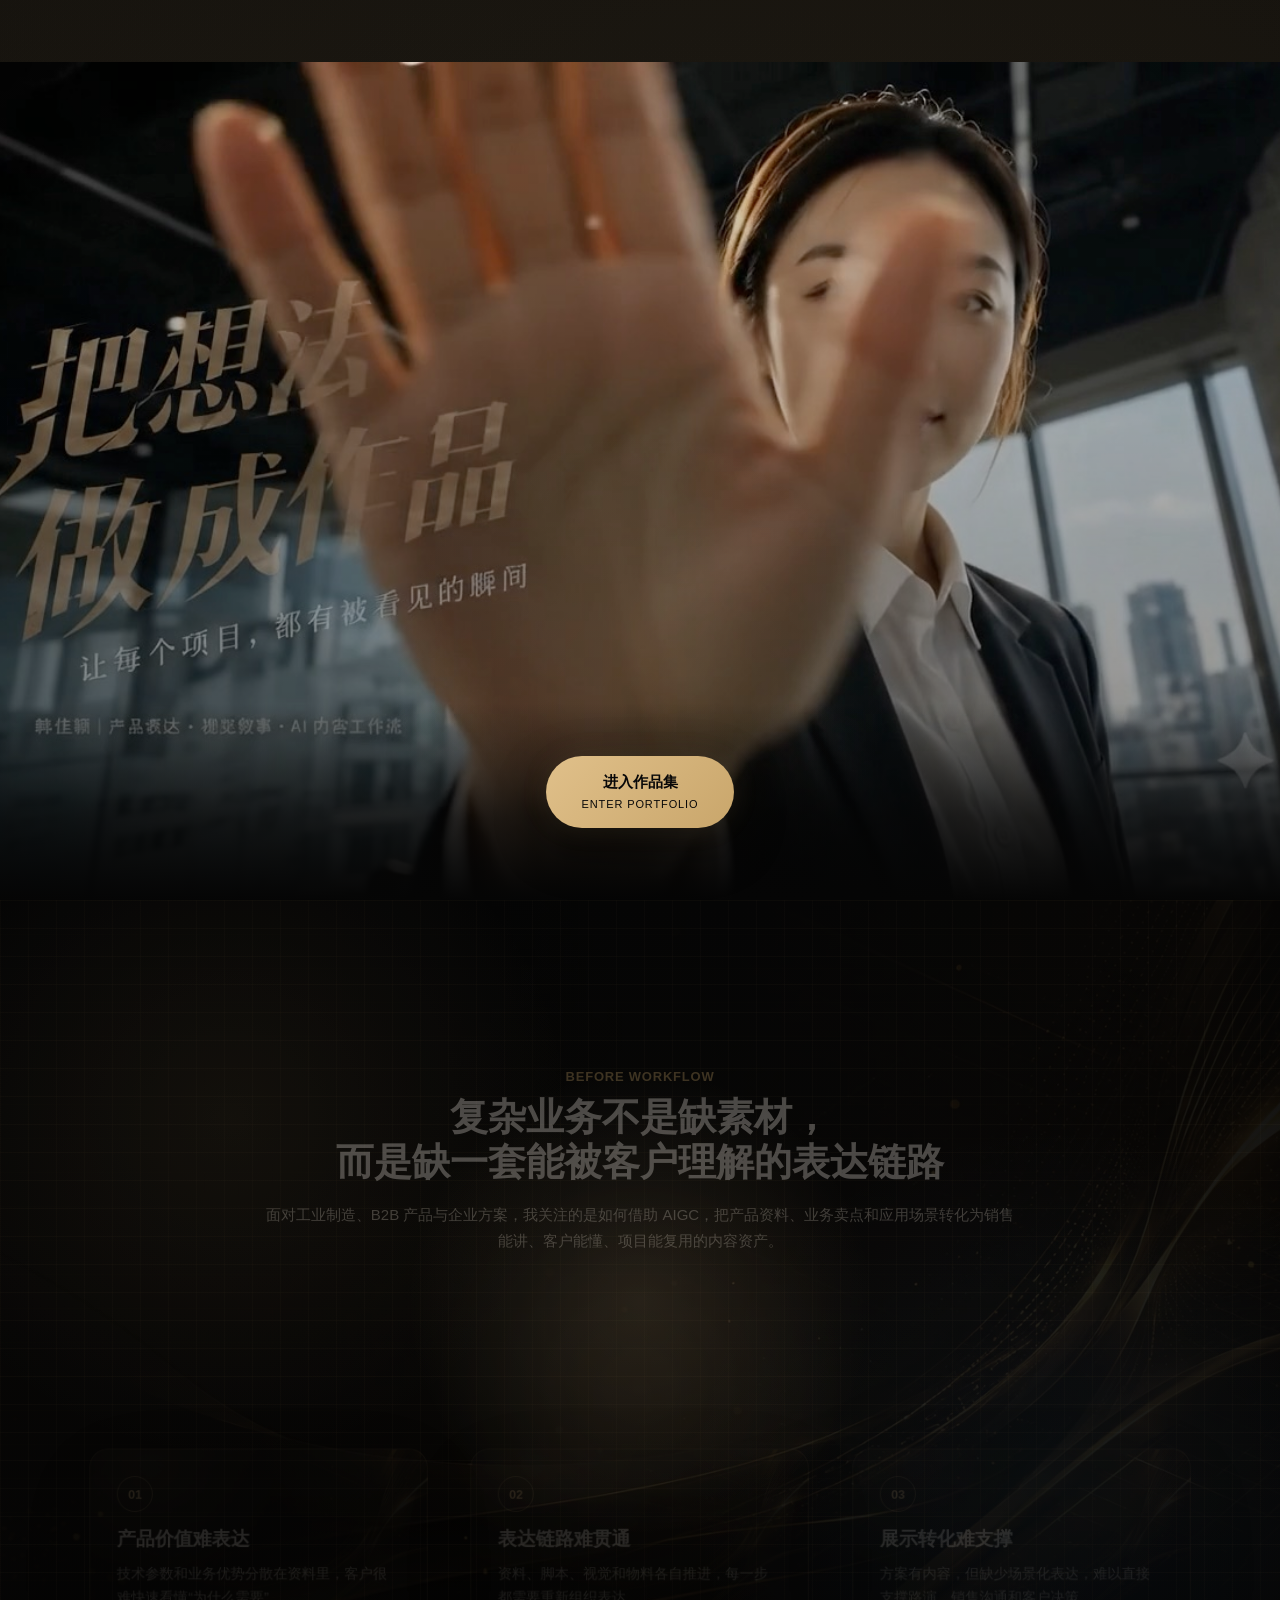
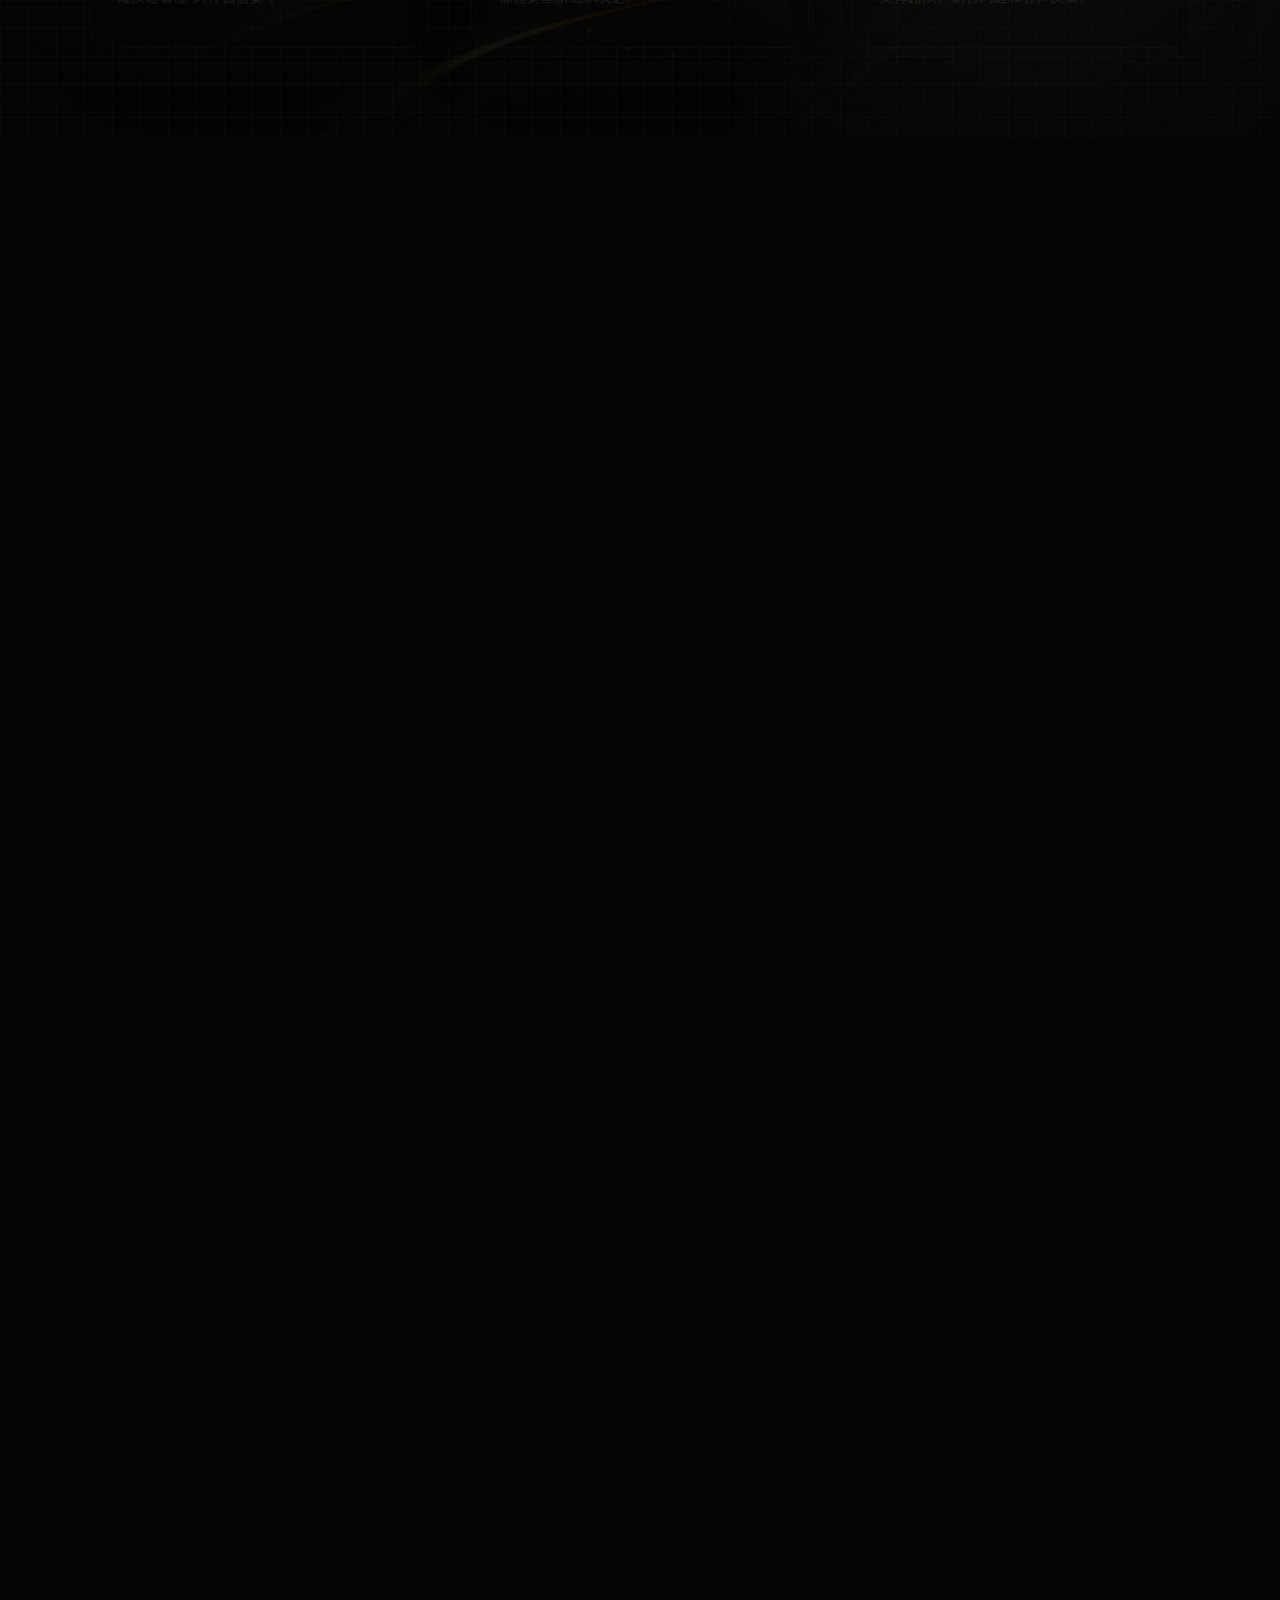
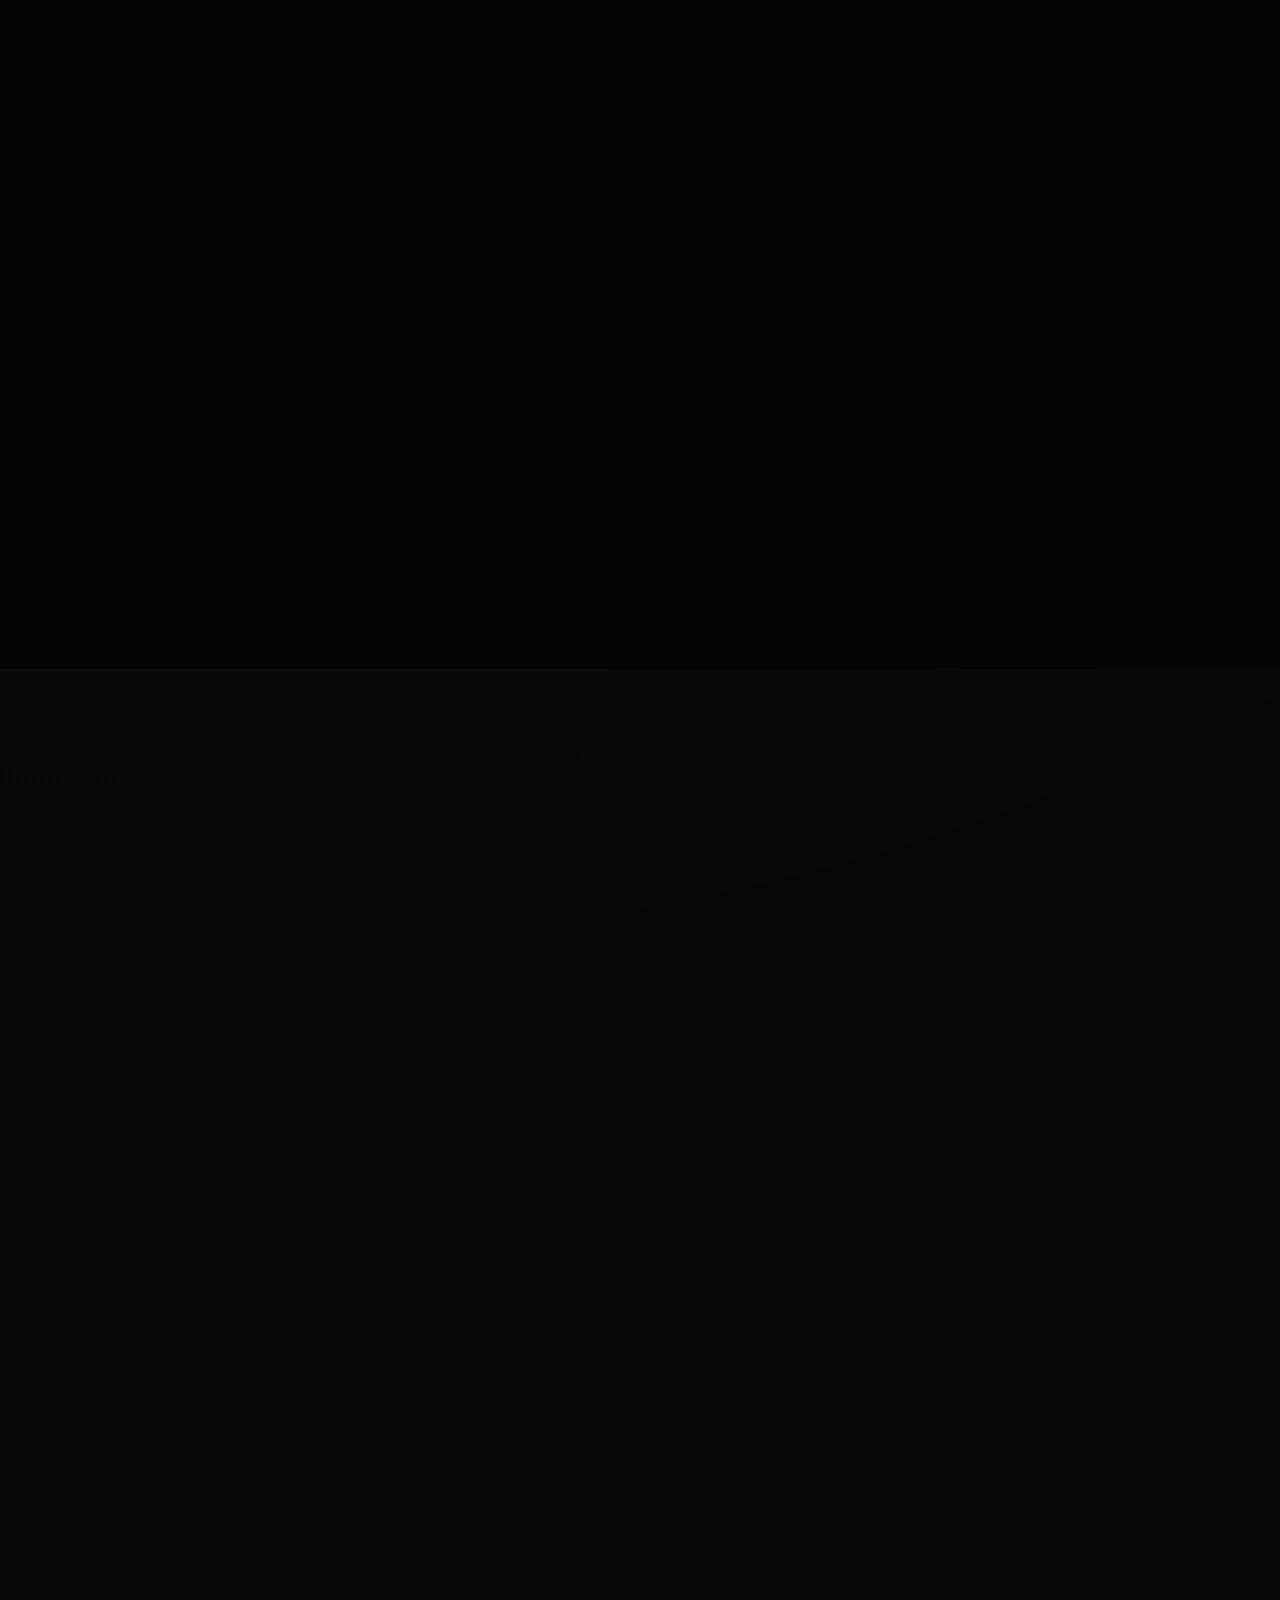
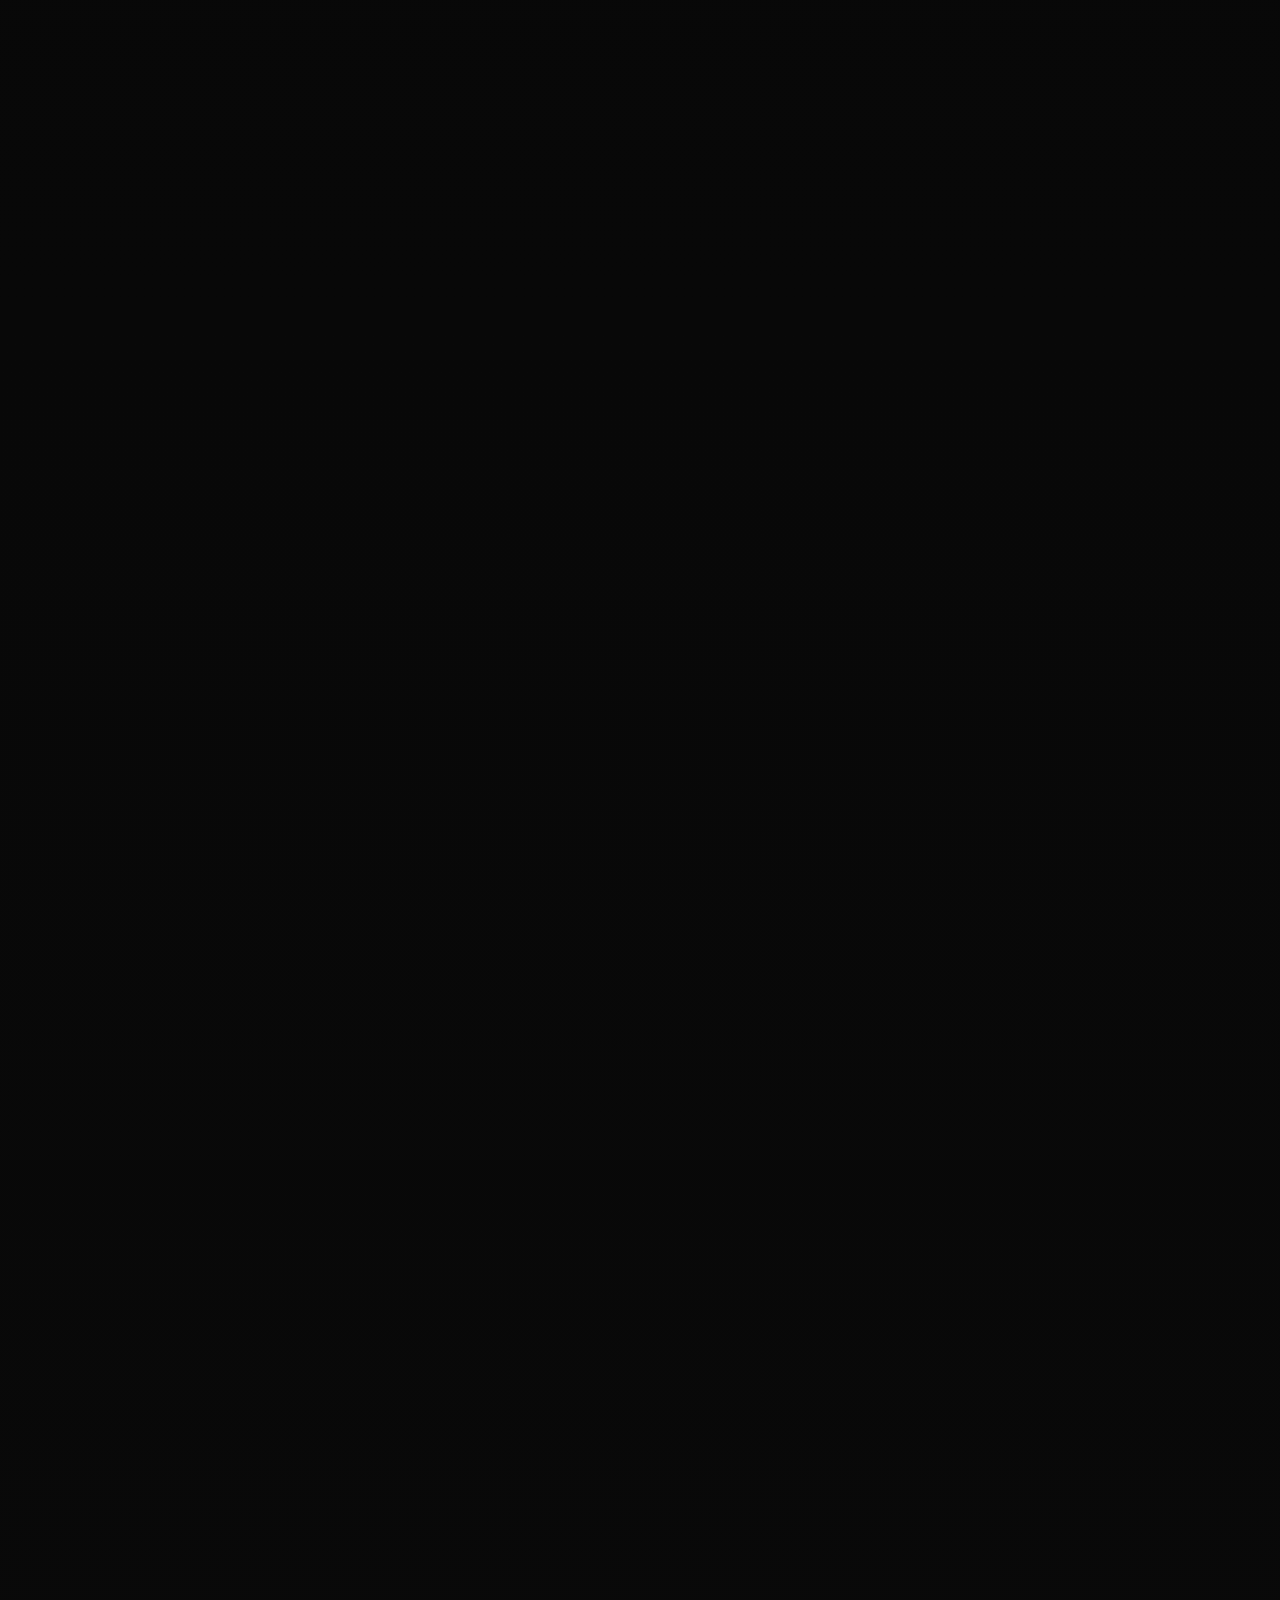
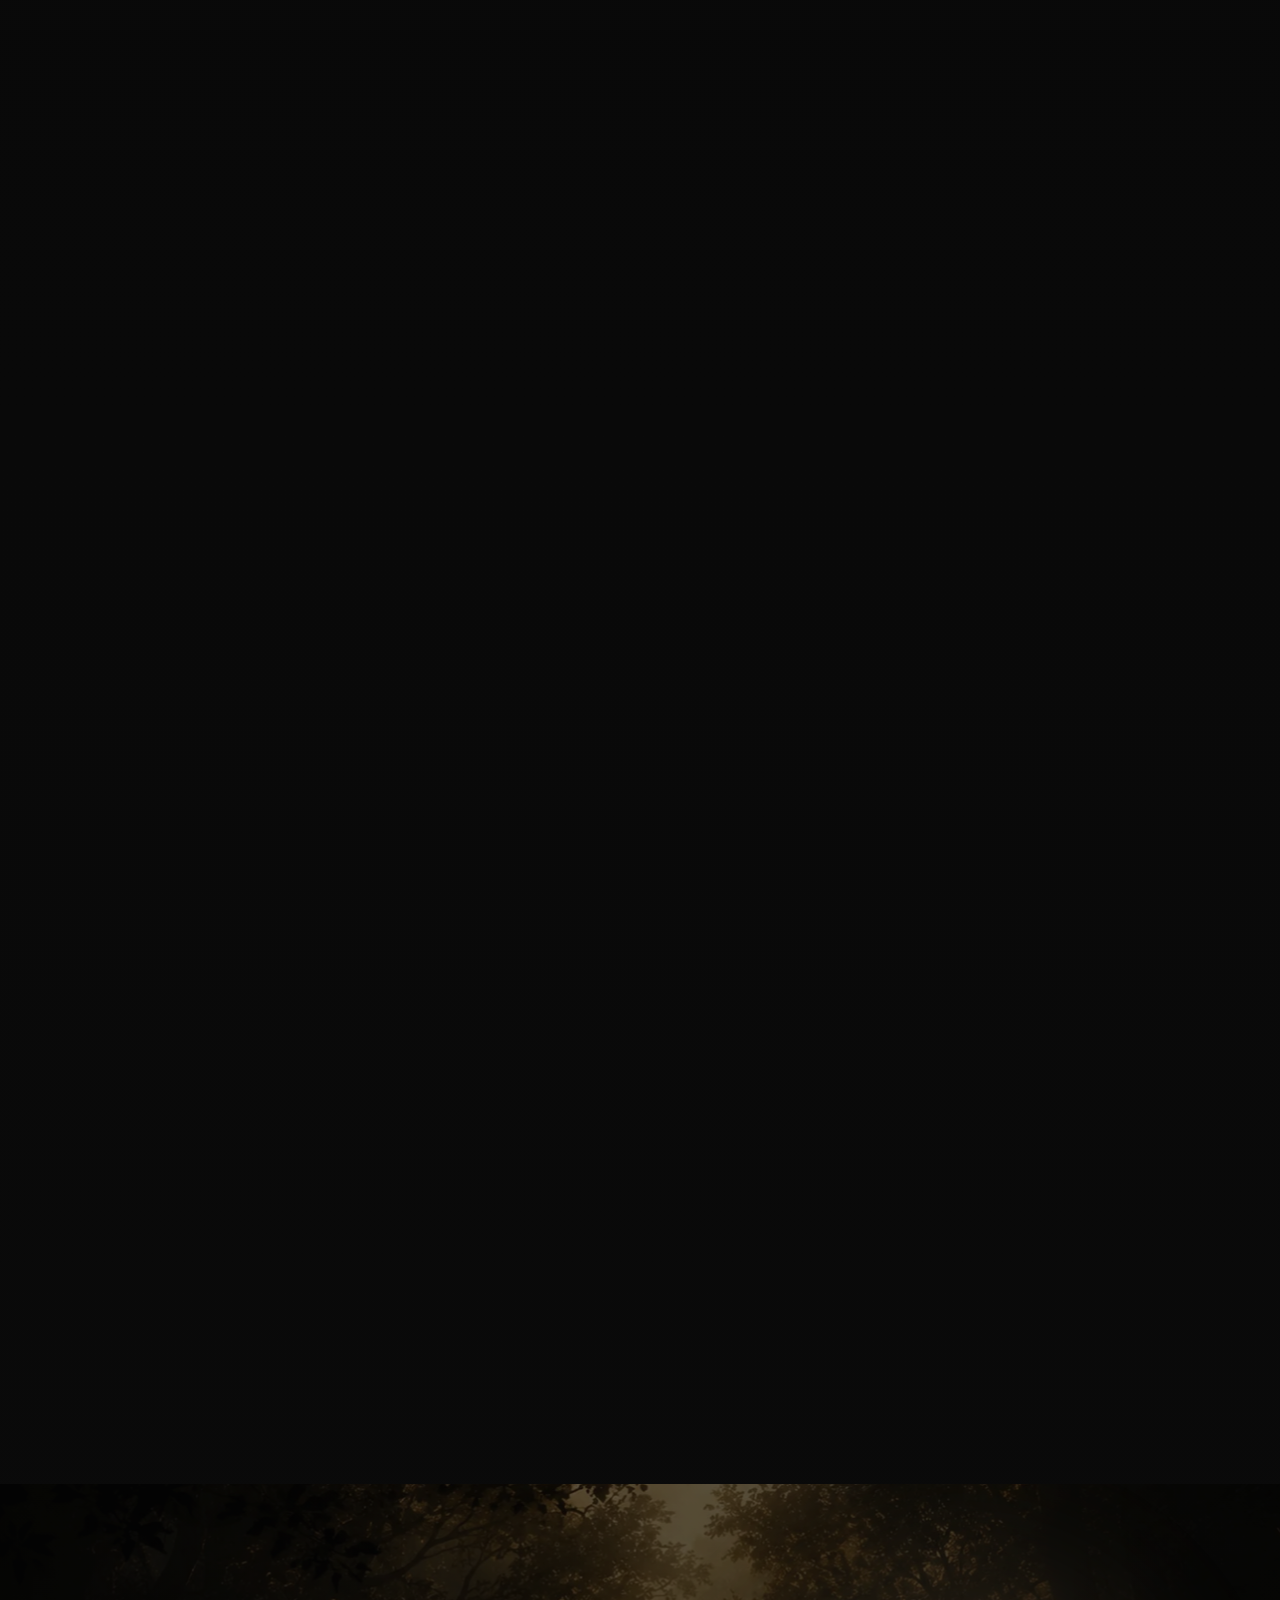
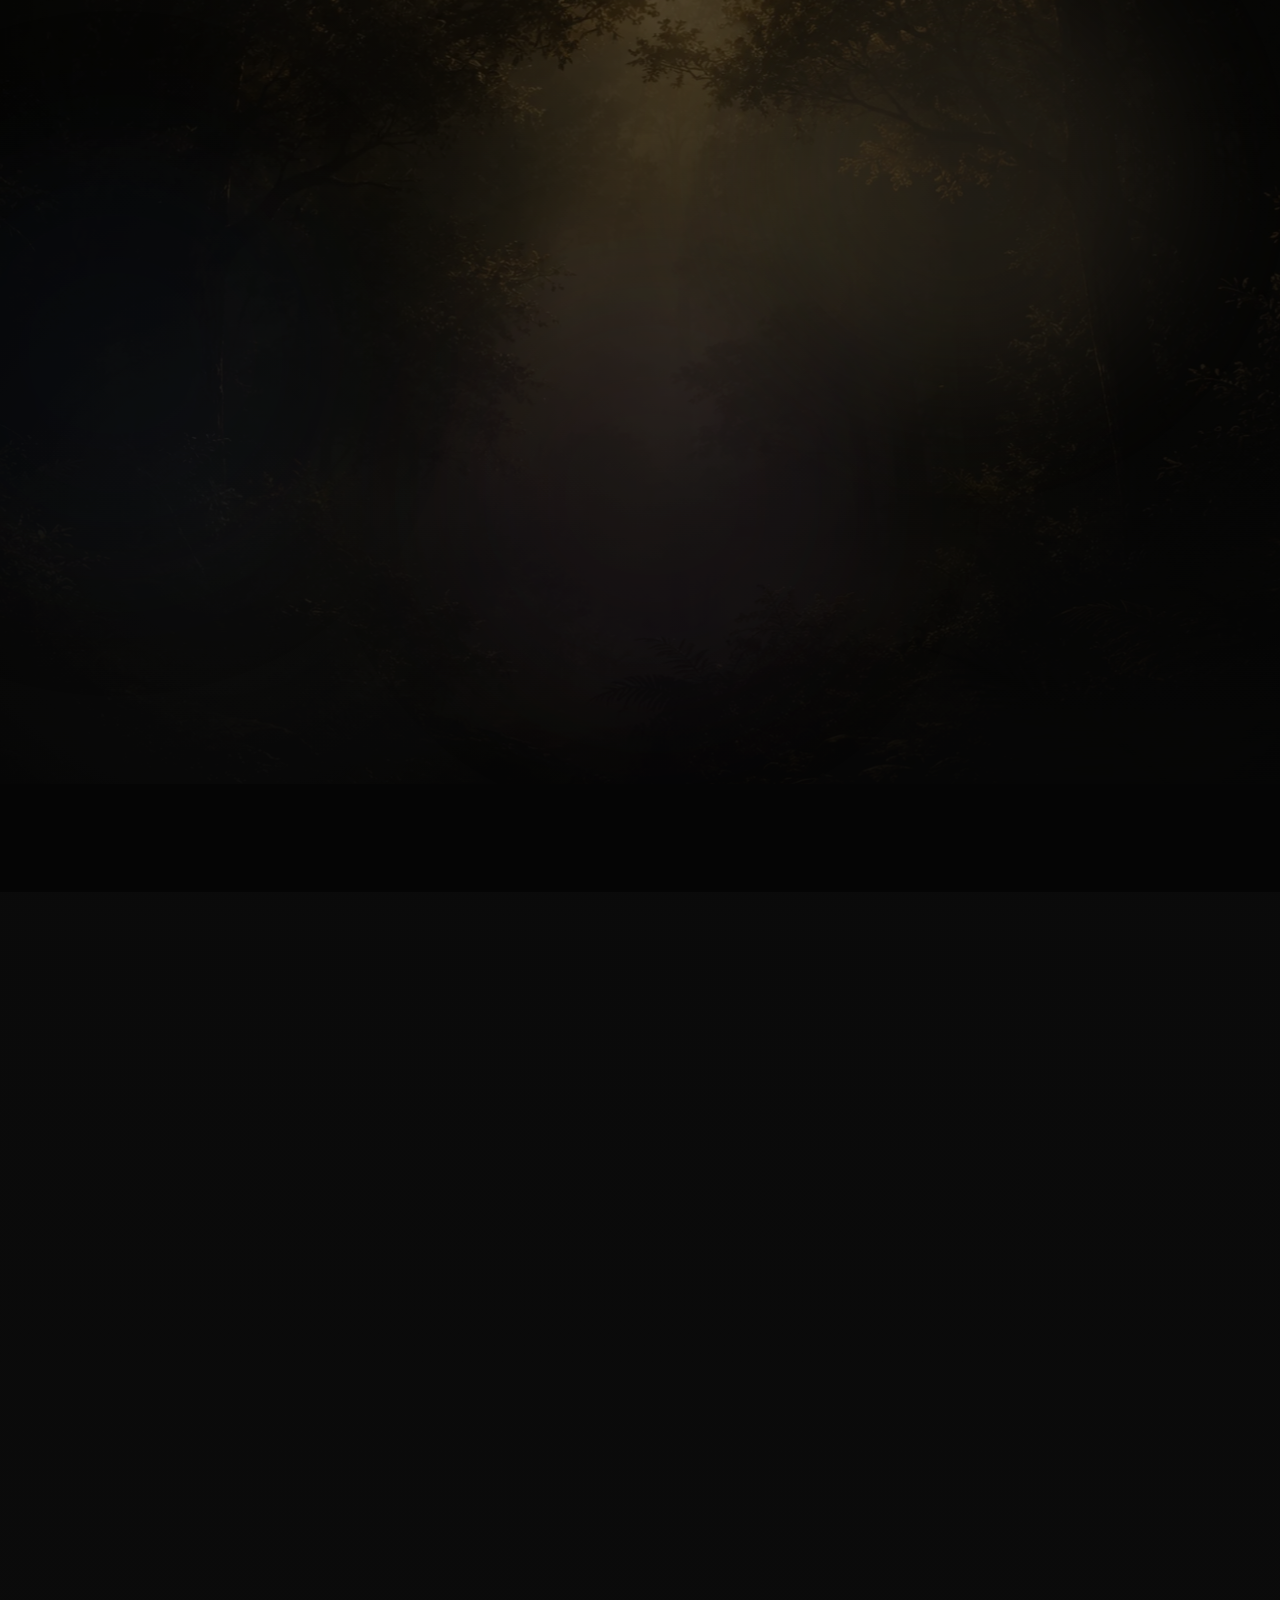
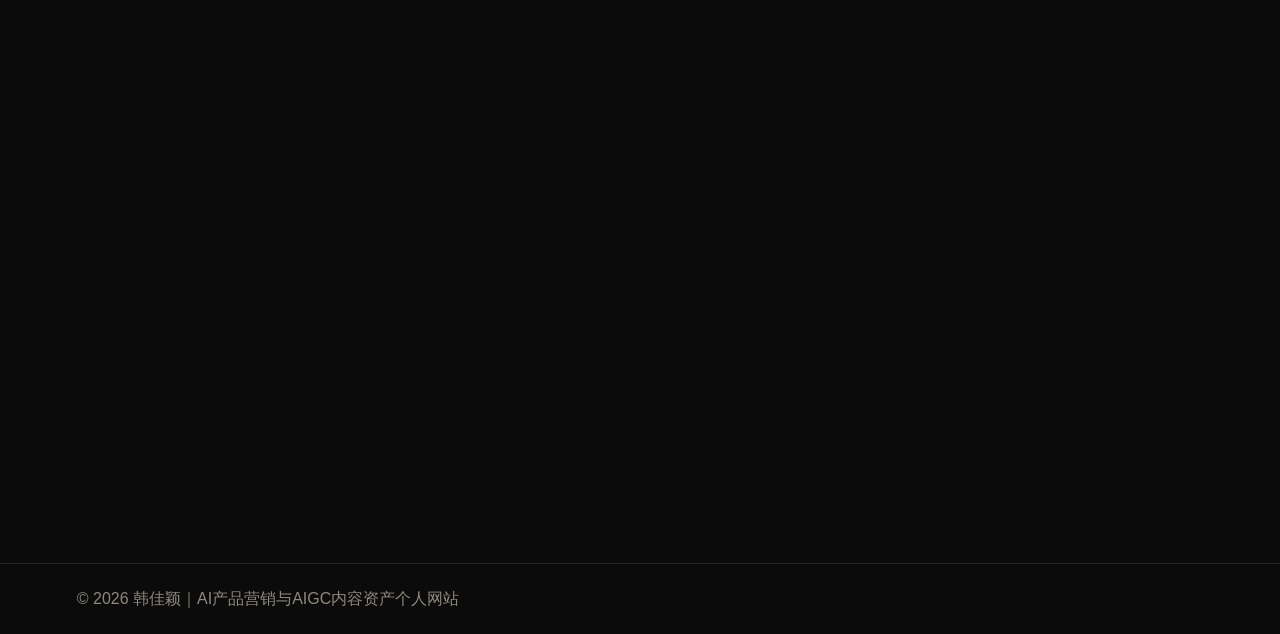
==== commit 5973b0d5: "fix hero video visibility and aigc initial state" ====
--- a/index.html
+++ b/index.html
@@ -659,6 +659,6 @@
 <p>© 2026 韩佳颖｜AI产品营销与AIGC内容资产个人网站</p>
 </footer>
 <script src="https://cdnjs.cloudflare.com/ajax/libs/gsap/3.12.5/gsap.min.js"></script>
-<script src="script.js?v=20260629-narrow-wechat-3"></script>
+<script src="script.js?v=20260629-video-aigc-hotfix-1"></script>
 </body>
 </html>
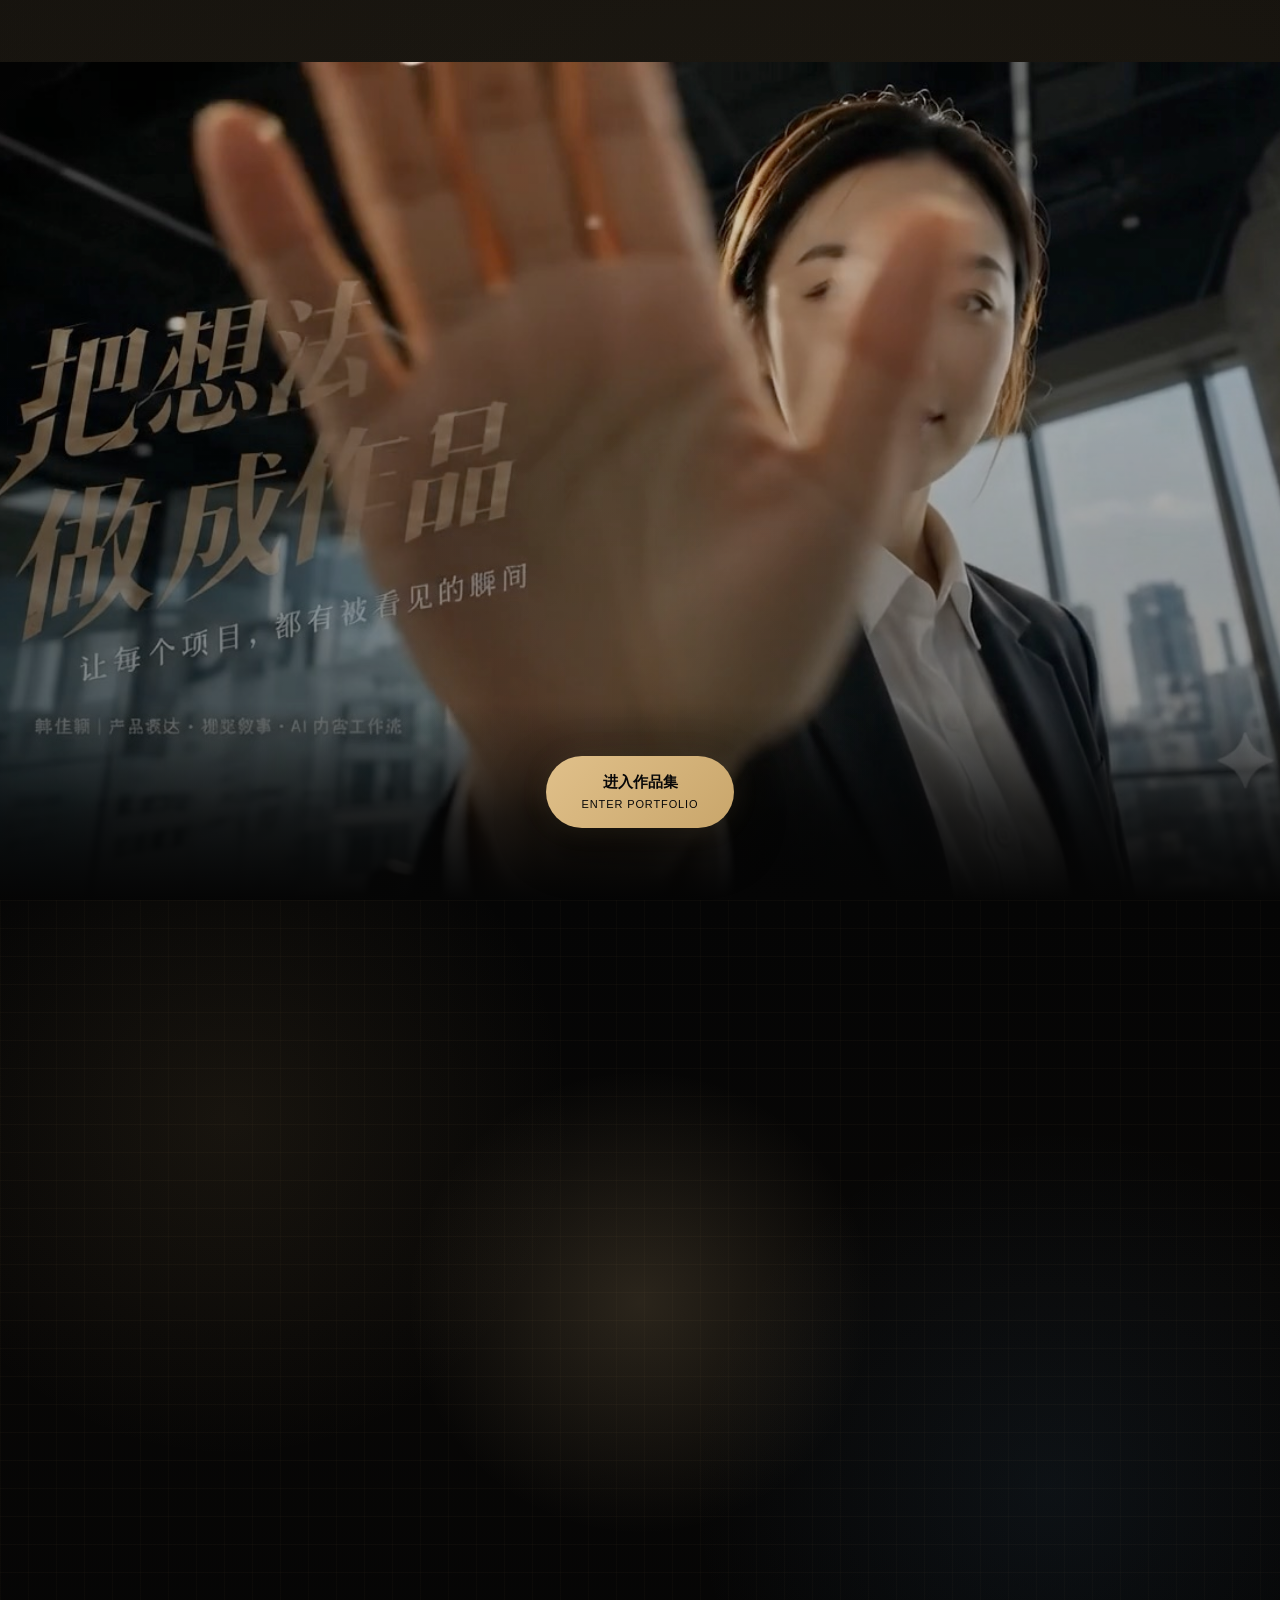
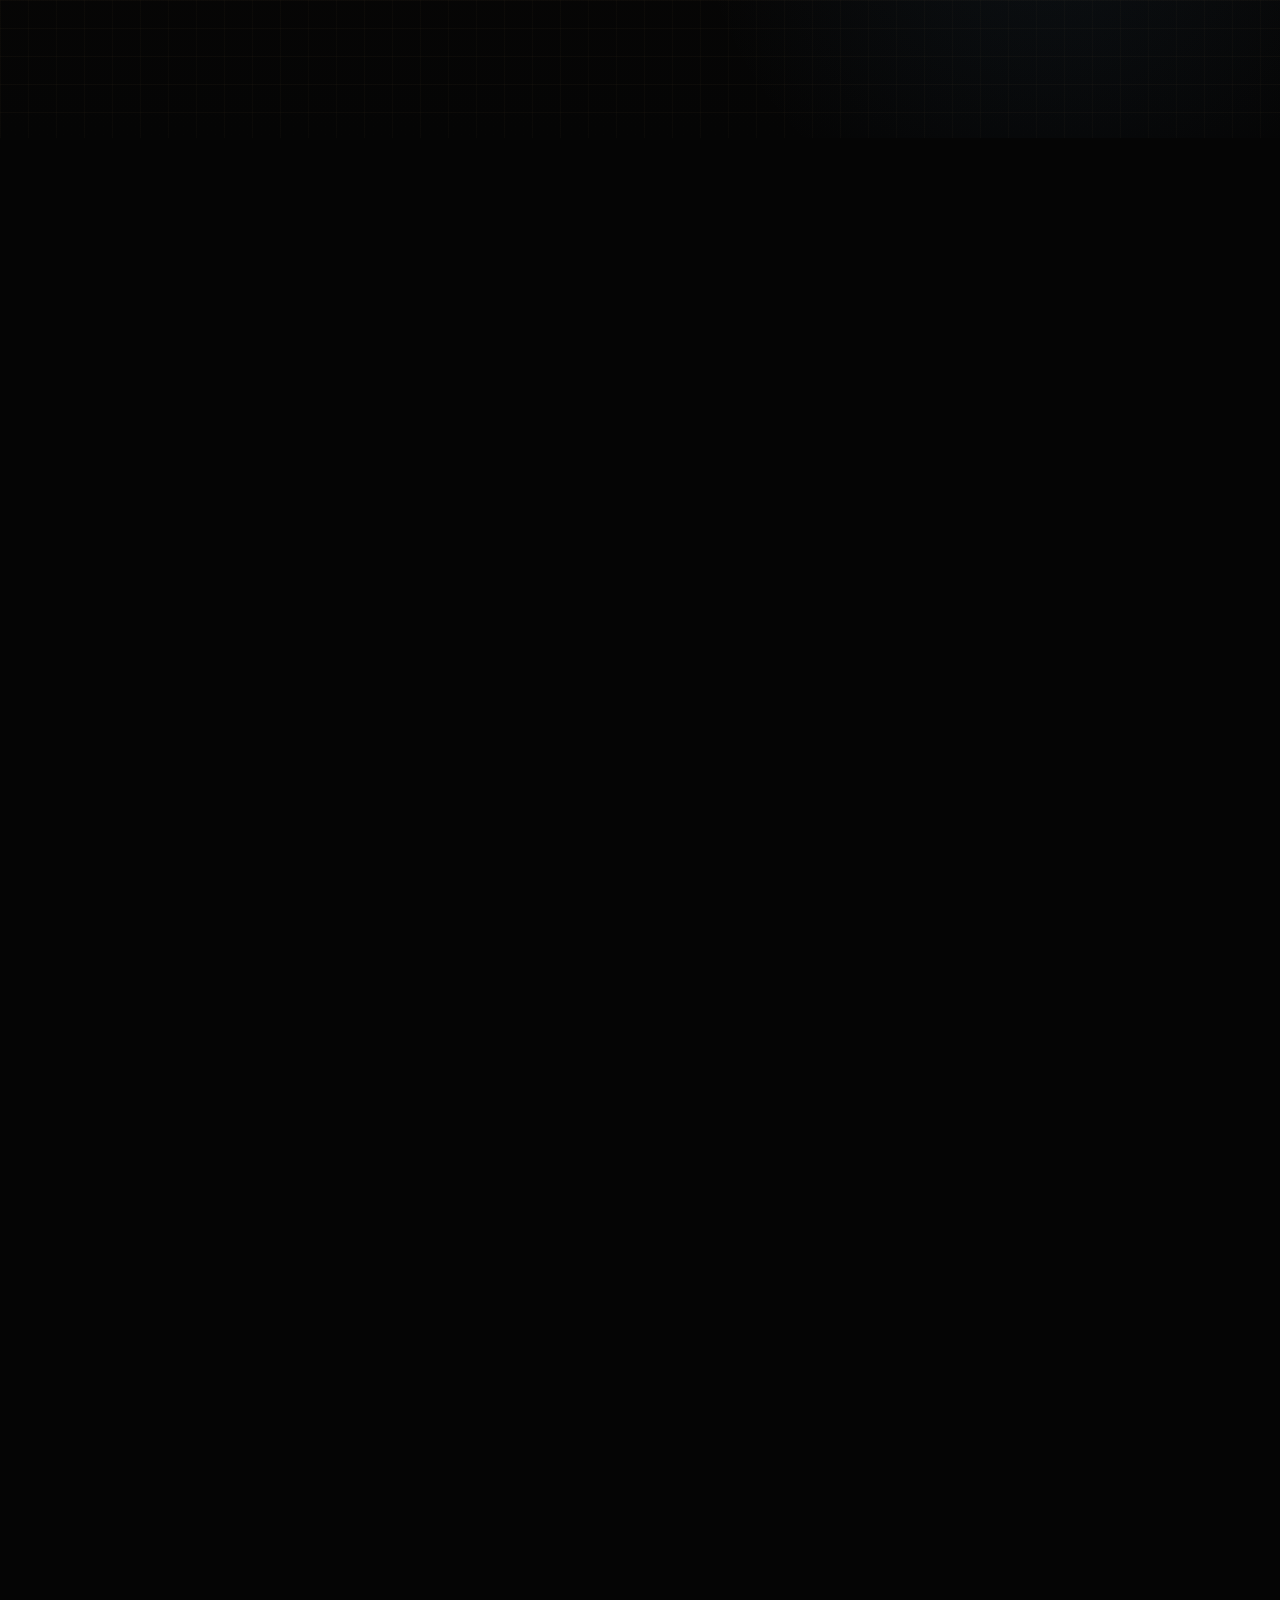
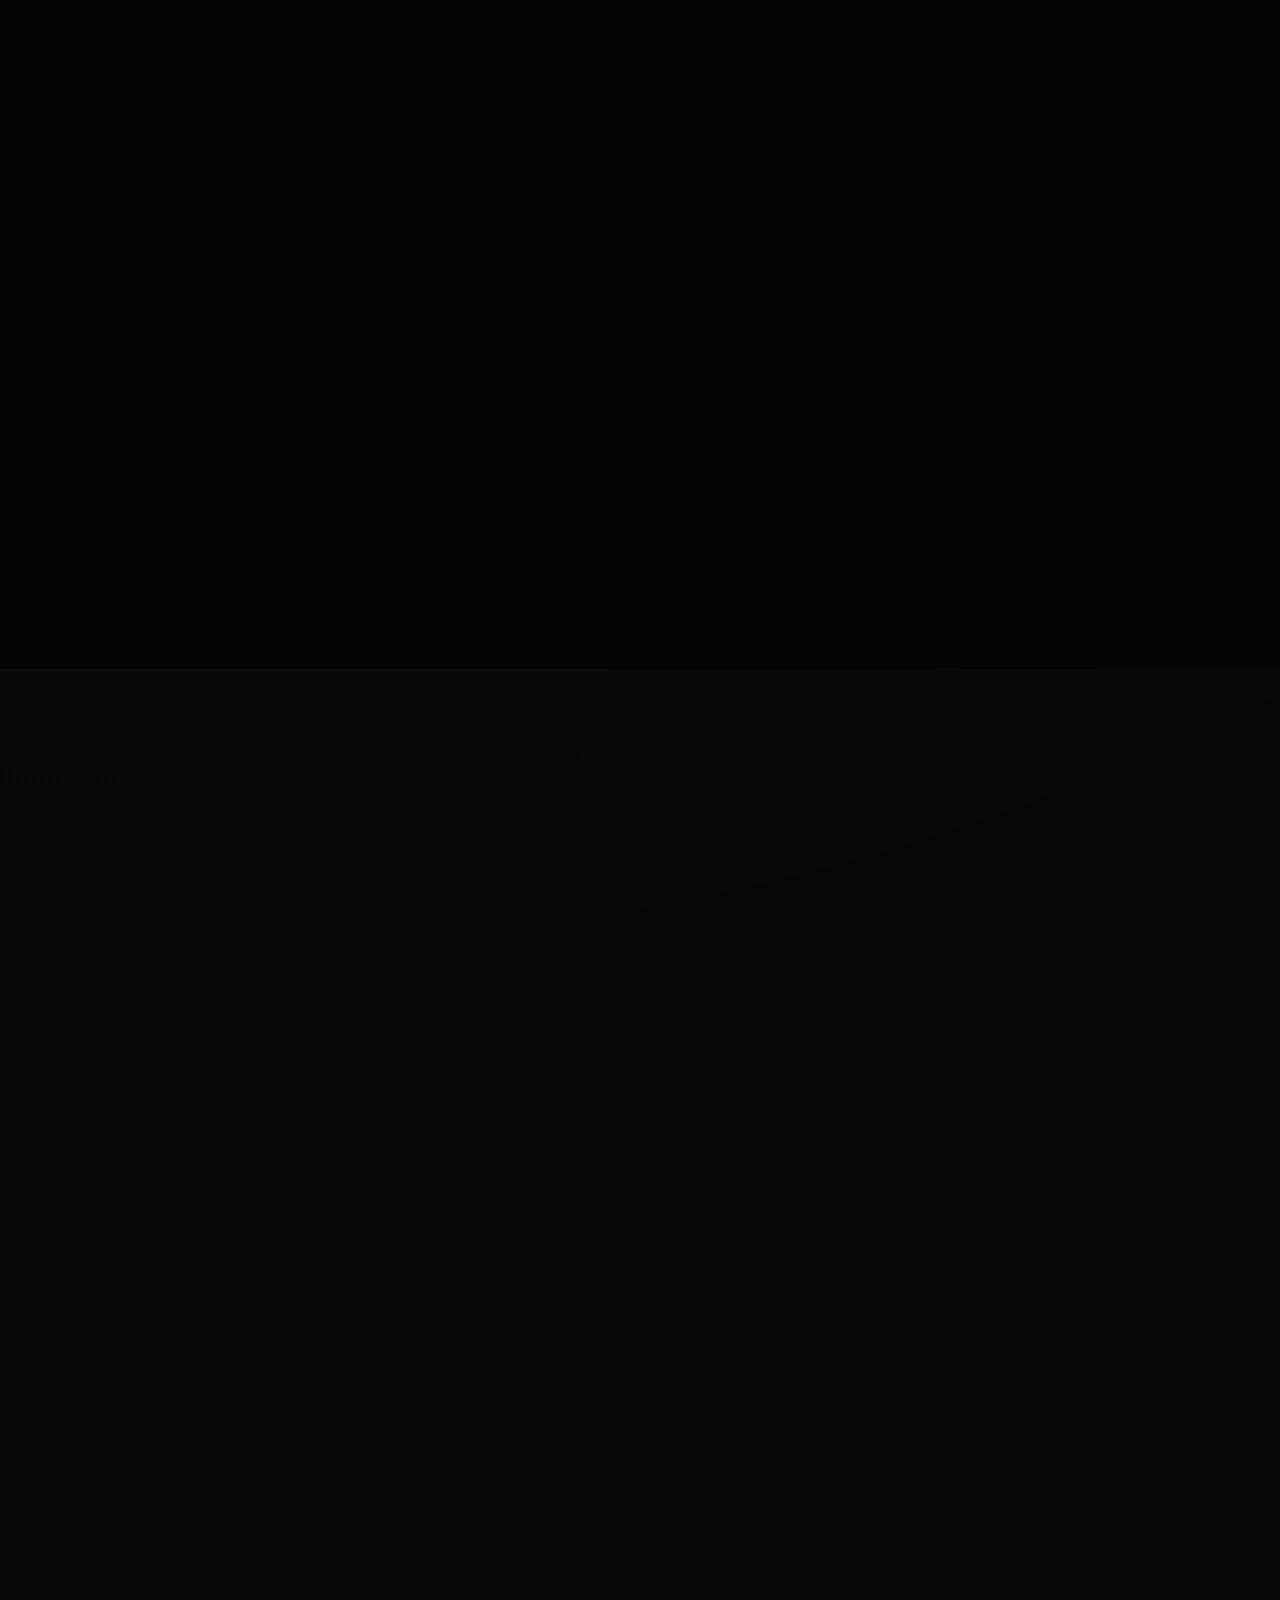
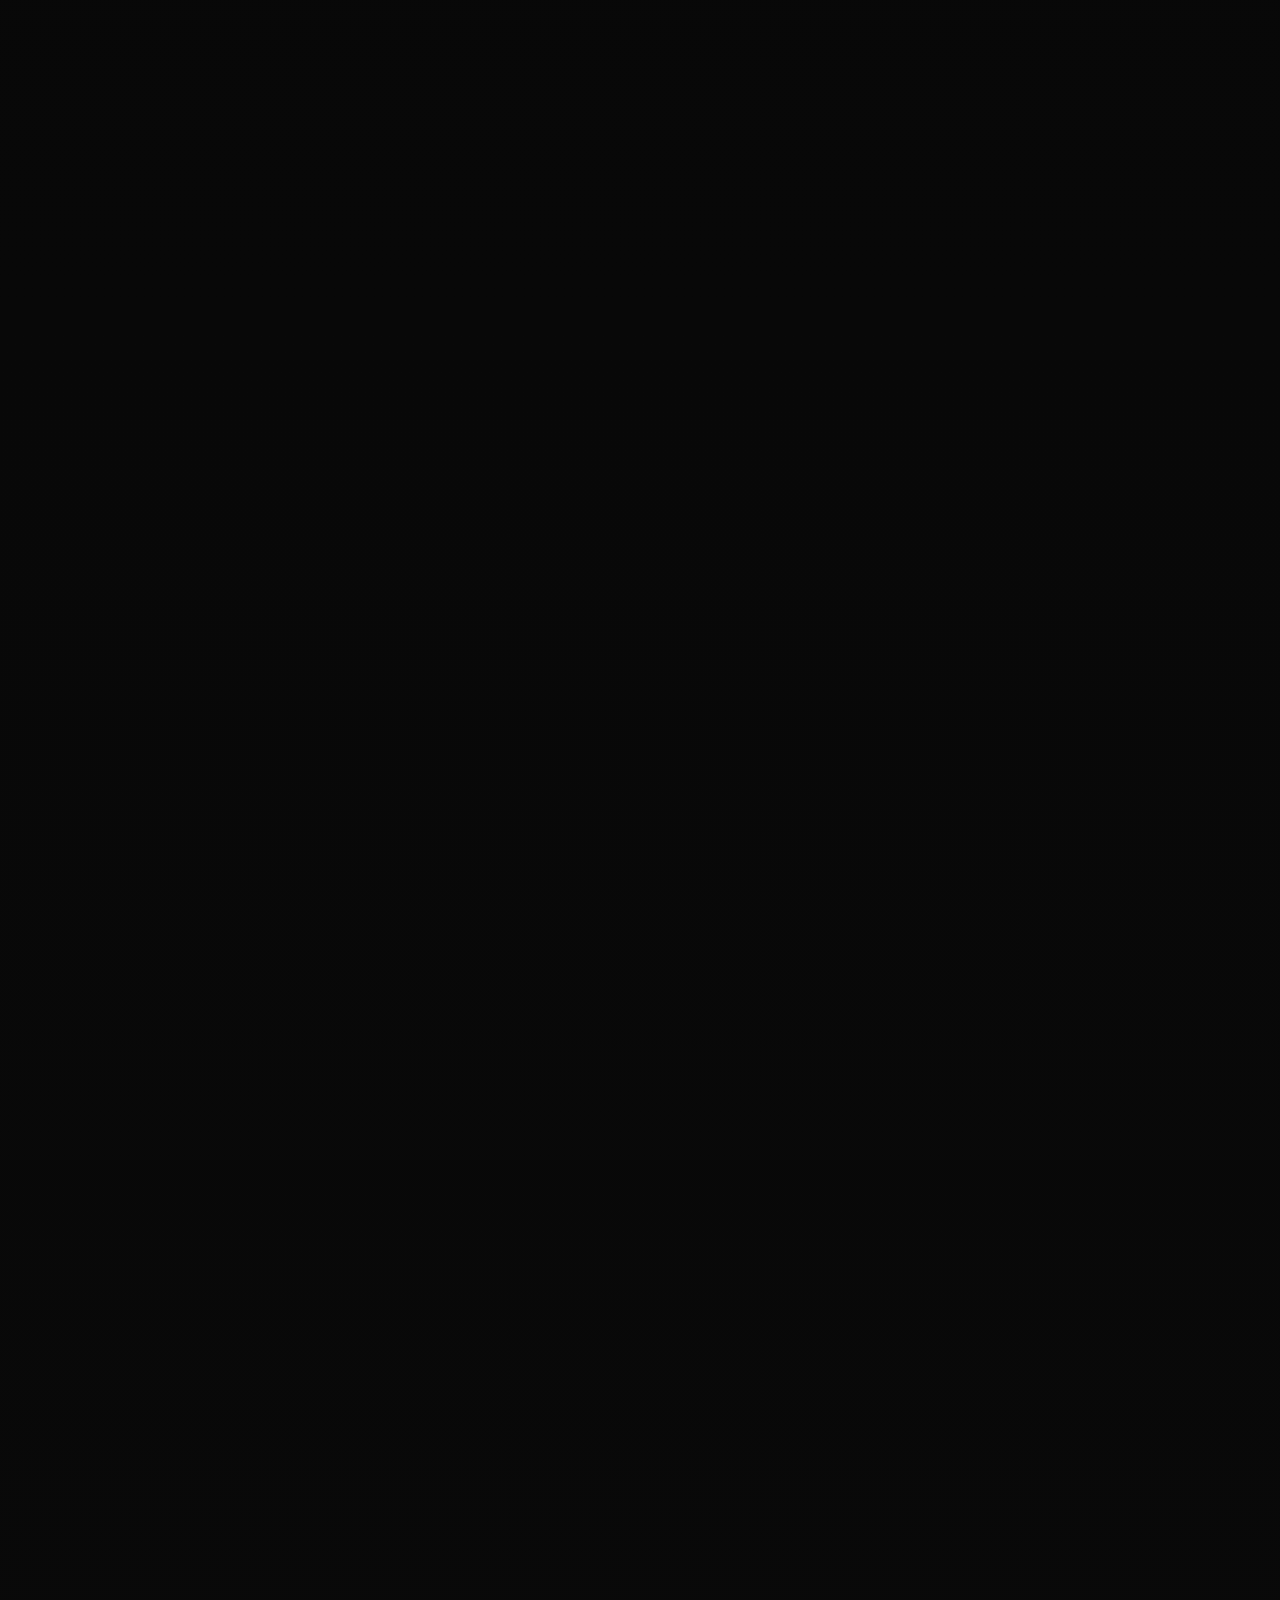
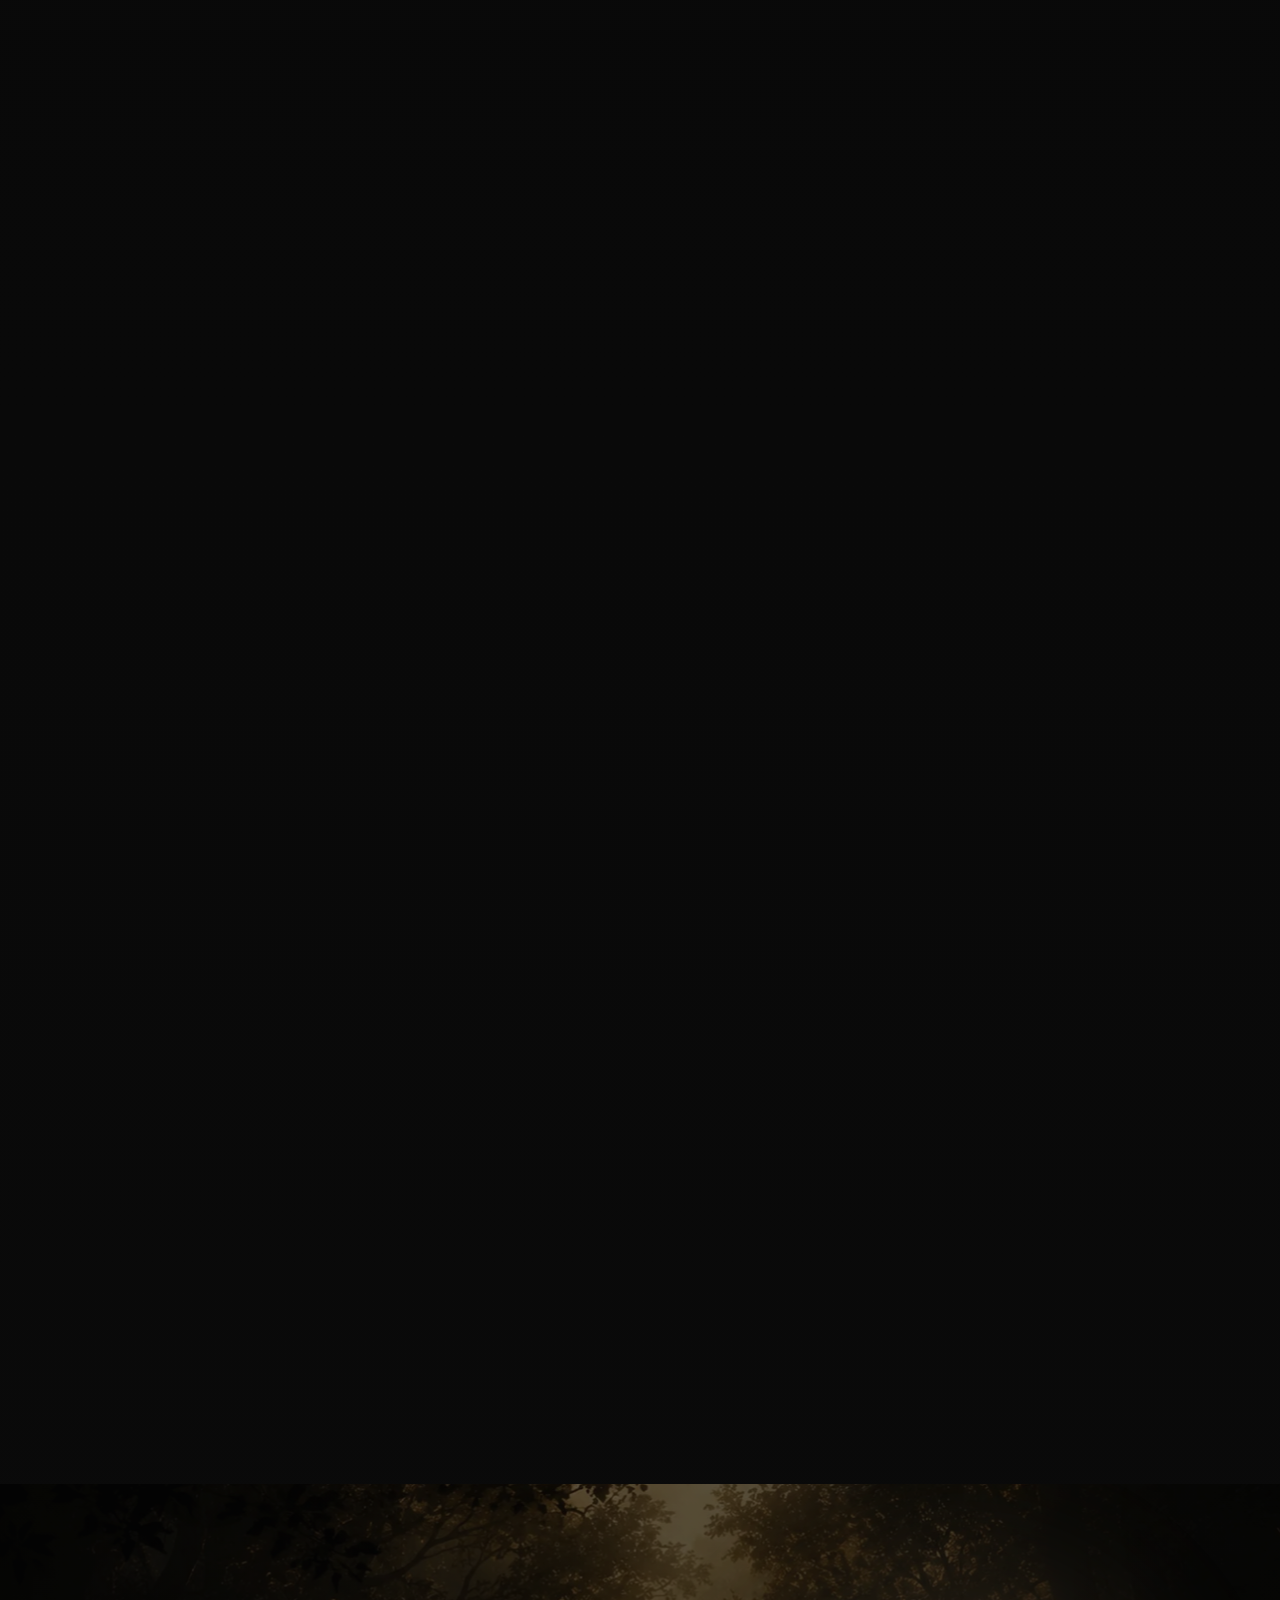
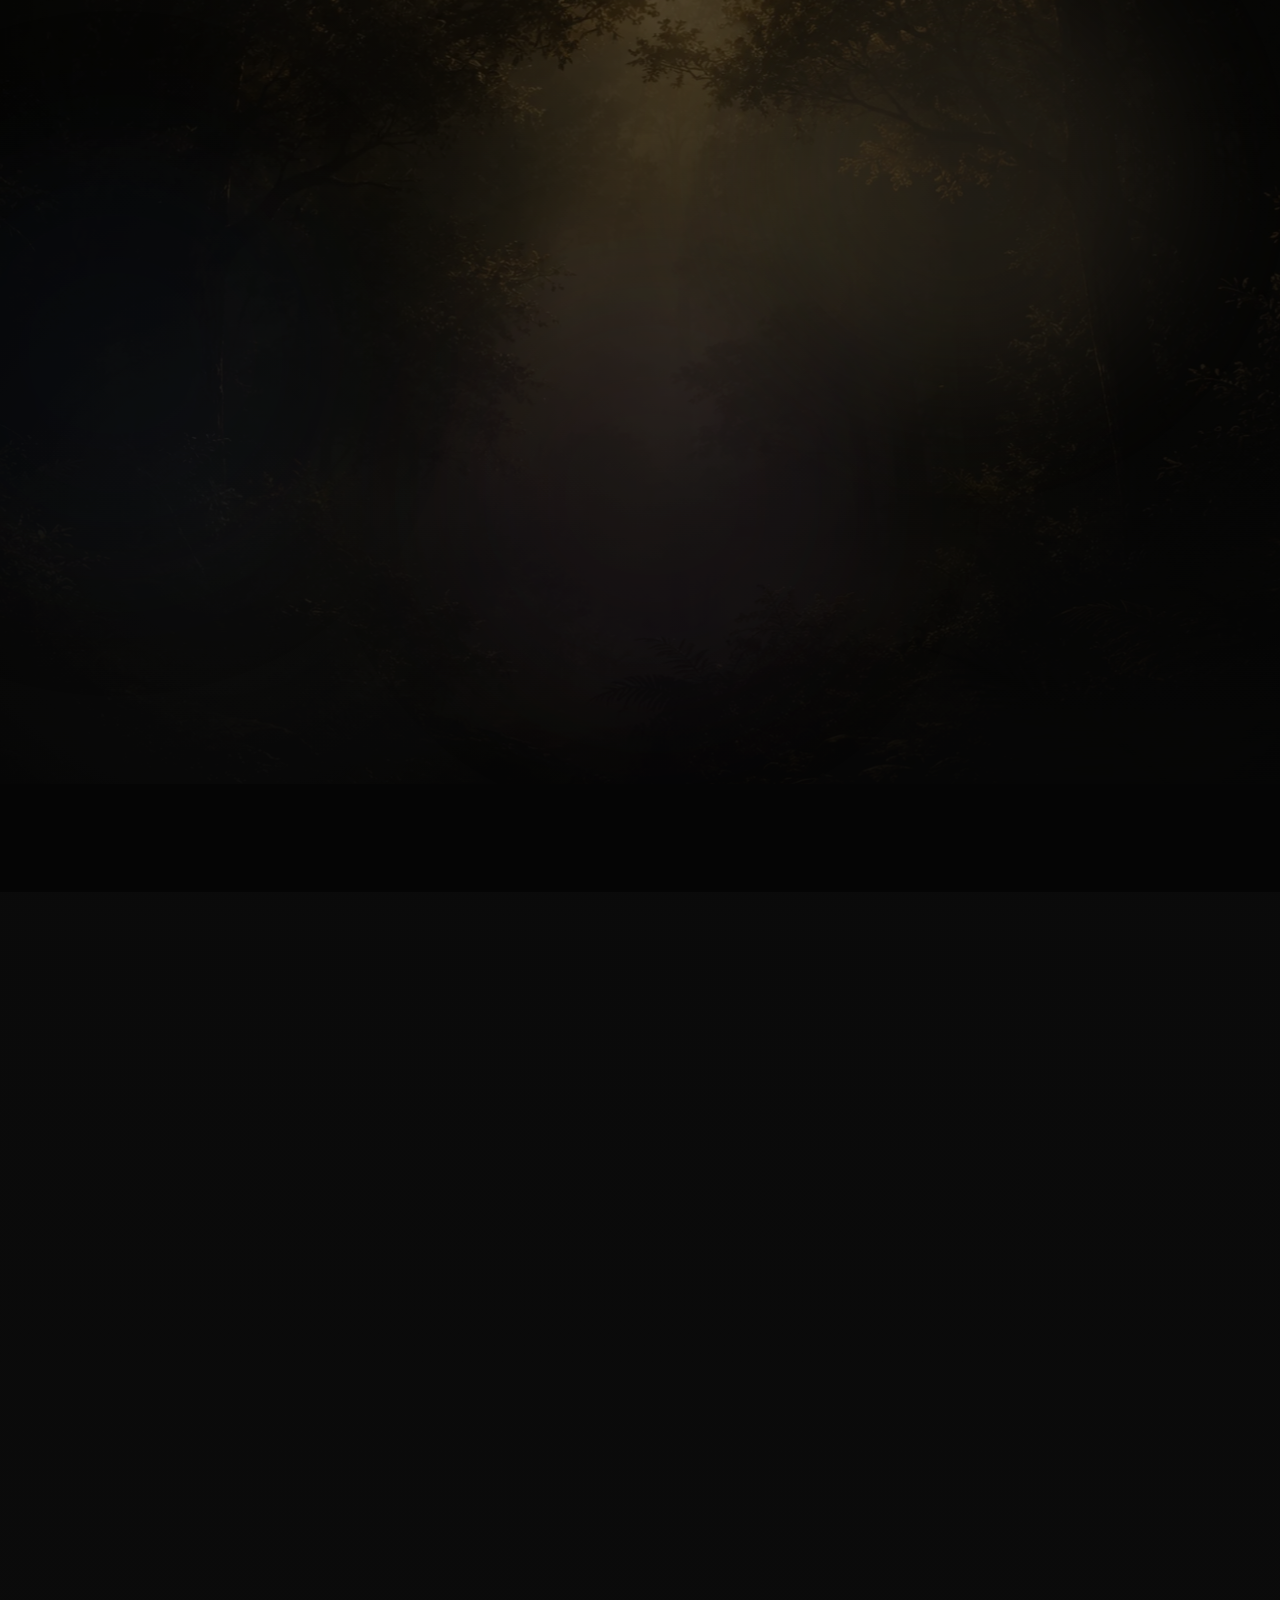
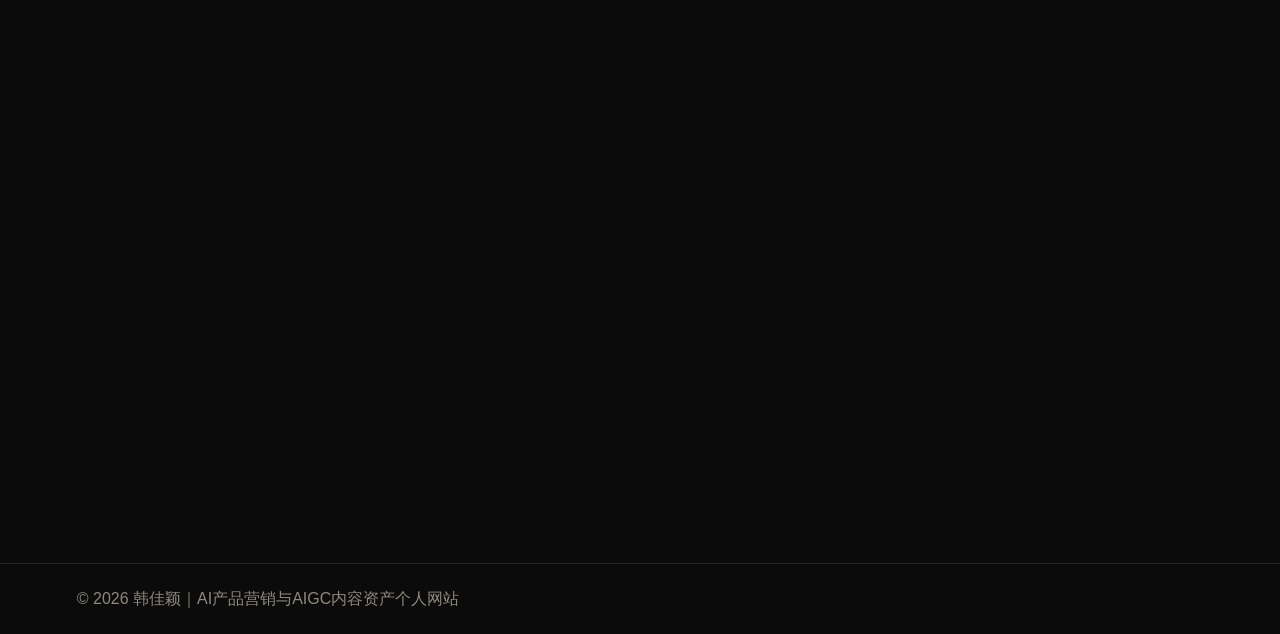
==== commit e8331ef3: "restore stable portfolio layout from dc6f7ae" ====
--- a/index.html
+++ b/index.html
@@ -14,30 +14,7 @@
 <script>
   (() => {
     try {
-      const params = new URLSearchParams(window.location.search);
-      const ua = navigator.userAgent || "";
-      const isWeChat = /MicroMessenger/i.test(ua);
-      const isMobileUA = /Android|iPhone|iPad|iPod/i.test(ua);
-      const isNarrowViewport = window.matchMedia("(max-width: 900px)").matches;
-      const isCoarsePointer = window.matchMedia("(pointer: coarse)").matches;
-      const isMobileWeChat = isWeChat && (isMobileUA || isNarrowViewport || isCoarsePointer);
-
-      if (isWeChat) {
-        document.documentElement.classList.add("is-wechat");
-        if (window.location.hash === "#home") {
-          history.replaceState(null, "", `${window.location.pathname}${window.location.search}`);
-        }
-      }
-
-      if (isMobileWeChat) {
-        document.documentElement.classList.add("is-mobile-wechat");
-      }
-
-      if (params.get("debugWechat") === "1") {
-        document.documentElement.classList.add("is-wechat-debug");
-      }
-
-      const target = params.get("return");
+      const target = new URLSearchParams(window.location.search).get("return");
       if (target === "cases" || target === "more") {
         document.documentElement.classList.add("is-return-navigation");
         document.documentElement.dataset.returnTarget = target;
@@ -47,7 +24,7 @@
     }
   })();
 </script>
-<link href="style.css?v=20260629-narrow-wechat-3" rel="stylesheet"/>
+<link href="style.css?v=20260626-hero-poster-1" rel="stylesheet"/>
 </head>
 <body>
 <header class="site-header">
@@ -58,7 +35,7 @@
 <main>
 <section aria-label="开场视频" class="intro-video-section" id="intro">
 <div class="intro-video-frame">
-<video autoplay="" class="intro-video" loop="" muted="" playsinline="" poster="assets/hero-poster.jpg" preload="auto" webkit-playsinline="">
+<video autoplay="" class="intro-video" loop="" muted="" playsinline="" poster="assets/hero-poster.jpg" preload="auto">
 <source src="assets/intro-video.mp4" type="video/mp4"/>
 </video>
 </div>
@@ -659,6 +636,6 @@
 <p>© 2026 韩佳颖｜AI产品营销与AIGC内容资产个人网站</p>
 </footer>
 <script src="https://cdnjs.cloudflare.com/ajax/libs/gsap/3.12.5/gsap.min.js"></script>
-<script src="script.js?v=20260629-video-aigc-hotfix-1"></script>
+<script src="script.js?v=20260626-hero-poster-1"></script>
 </body>
 </html>
--- a/style.css
+++ b/style.css
@@ -13369,227 +13369,3 @@
     display: none;
   }
 }
-
-/* WeChat WebView fallback: keep normal browsers on the full scroll-driven
-   layout, but avoid WebView clipping caused by sticky + vh + transforms. */
-html.is-wechat,
-html.is-wechat body {
-  max-width: 100%;
-  overflow-x: hidden;
-  scroll-behavior: auto;
-}
-
-html.is-wechat.is-wechat-debug::after {
-  content: "WECHAT MODE";
-  position: fixed;
-  right: 10px;
-  bottom: 10px;
-  z-index: 99999;
-  padding: 6px 9px;
-  border: 1px solid rgba(224, 192, 138, 0.68);
-  border-radius: 999px;
-  background: rgba(8, 8, 8, 0.82);
-  color: #f4d18a;
-  font: 600 11px/1.2 system-ui, -apple-system, BlinkMacSystemFont, "Segoe UI", sans-serif;
-  letter-spacing: 0.08em;
-  pointer-events: none;
-}
-
-html.is-mobile-wechat.is-wechat-debug::after {
-  content: "MOBILE WECHAT MODE";
-}
-
-html.is-wechat .intro-video-section,
-html.is-wechat .intro-video-frame,
-html.is-wechat .intro-video {
-  background:
-    linear-gradient(180deg, rgba(5, 5, 5, 0.08), rgba(5, 5, 5, 0.34)),
-    url("assets/hero-poster.jpg") center center / cover no-repeat,
-    #050505;
-}
-
-html.is-mobile-wechat .aigc-bridge-section {
-  min-height: auto !important;
-  overflow: visible !important;
-  isolation: auto;
-  --problem-copy-opacity: 1;
-  --problem-copy-y: 0px;
-  --workflow-image-opacity: 1;
-  --workflow-image-y: 0px;
-  --deliverables-workflow-opacity: 1;
-  --deliverables-workflow-y: 0px;
-  --deliverables-workflow-scale: 1;
-  --outputs-copy-opacity: 1;
-  --outputs-copy-y: 0px;
-}
-
-html.is-mobile-wechat .aigc-bridge-sticky {
-  position: relative !important;
-  top: auto !important;
-  display: grid;
-  gap: clamp(44px, 7vw, 72px);
-  height: auto !important;
-  min-height: 0 !important;
-  overflow: visible !important;
-  padding: clamp(56px, 8vw, 92px) 0 clamp(64px, 8vw, 104px);
-}
-
-html.is-mobile-wechat .aigc-bridge-panel,
-html.is-mobile-wechat #skills.aigc-bridge-image-panel,
-html.is-mobile-wechat #deliverables.aigc-bridge-outputs {
-  position: relative !important;
-  inset: auto !important;
-  display: block !important;
-  width: 100%;
-  padding: 0 clamp(20px, 5vw, 72px) !important;
-  overflow: visible !important;
-  opacity: 1 !important;
-  transform: none !important;
-  pointer-events: auto !important;
-}
-
-html.is-mobile-wechat .aigc-bridge-copy,
-html.is-mobile-wechat .aigc-bridge-outputs .aigc-bridge-copy,
-html.is-mobile-wechat .aigc-problem-card,
-html.is-mobile-wechat #deliverables .skills-image-frame,
-html.is-mobile-wechat #deliverables .workflow-example-note {
-  opacity: 1 !important;
-  transform: none !important;
-  filter: none !important;
-}
-
-html.is-mobile-wechat .aigc-problem-grid {
-  width: min(100%, 1120px);
-  margin-inline: auto;
-}
-
-html.is-mobile-wechat #skills .workflow-hero-carousel {
-  position: relative !important;
-  left: auto !important;
-  width: min(100%, 1180px) !important;
-  max-width: 100% !important;
-  height: auto !important;
-  min-height: 0 !important;
-  max-height: none !important;
-  margin: 0 auto !important;
-  padding: 0 !important;
-  aspect-ratio: auto !important;
-  overflow: visible !important;
-  contain: none !important;
-  background: transparent !important;
-  opacity: 1 !important;
-  transform: none !important;
-}
-
-html.is-mobile-wechat #skills .workflow-hero-carousel::before,
-html.is-mobile-wechat #skills .workflow-hero-carousel::after,
-html.is-mobile-wechat #skills .workflow-hero-bg,
-html.is-mobile-wechat #skills .workflow-hero-panel {
-  display: none !important;
-}
-
-html.is-mobile-wechat #skills .workflow-hero-copy {
-  position: relative !important;
-  inset: auto !important;
-  width: min(100%, 720px) !important;
-  max-width: 100% !important;
-  margin: 0 0 18px !important;
-  padding: clamp(18px, 3vw, 28px) !important;
-  border: 1px solid rgba(224, 192, 138, 0.24);
-  border-radius: 18px !important;
-  background:
-    linear-gradient(135deg, rgba(20, 17, 12, 0.86), rgba(5, 5, 5, 0.82)) !important;
-  box-shadow: 0 18px 48px rgba(0, 0, 0, 0.34) !important;
-  backdrop-filter: none !important;
-  transform: none !important;
-}
-
-html.is-mobile-wechat #skills .workflow-hero-card-track,
-html.is-mobile-wechat #skills .workflow-hero-card-track.is-shifting {
-  position: relative !important;
-  inset: auto !important;
-  display: grid !important;
-  grid-template-columns: repeat(auto-fit, minmax(220px, 1fr));
-  gap: 16px;
-  width: 100% !important;
-  max-width: 100% !important;
-  margin: 0 !important;
-  padding: 0 !important;
-  overflow: visible !important;
-  transform: none !important;
-}
-
-html.is-mobile-wechat #skills .workflow-hero-thumb,
-html.is-mobile-wechat #skills .workflow-hero-thumb:hover,
-html.is-mobile-wechat #skills .workflow-hero-thumb.is-active {
-  width: 100% !important;
-  min-width: 0 !important;
-  max-width: 100% !important;
-  flex: none !important;
-  aspect-ratio: 16 / 9;
-  opacity: 1 !important;
-  transform: none !important;
-}
-
-html.is-mobile-wechat #skills .workflow-hero-controls {
-  position: relative !important;
-  inset: auto !important;
-  margin-top: 14px;
-}
-
-html.is-mobile-wechat .hero-skills-transition {
-  overflow: visible;
-  background:
-    linear-gradient(180deg, rgba(5, 5, 5, 0.08), rgba(5, 5, 5, 0.9) 72%, #050505),
-    url("assets/hero-transition-bg.webp") center top / cover no-repeat,
-    #050505;
-}
-
-html.is-mobile-wechat .hero-transition-sticky-bg {
-  position: absolute !important;
-  inset: 0;
-  height: 100% !important;
-  min-height: 100% !important;
-  margin-bottom: 0 !important;
-  background:
-    linear-gradient(180deg, rgba(5, 5, 5, 0.08), rgba(5, 5, 5, 0.82)),
-    url("assets/hero-transition-bg.webp") center top / cover no-repeat,
-    #050505;
-}
-
-html.is-mobile-wechat .hero-transition-sticky-bg .hero-tree-bg {
-  opacity: 1 !important;
-  transform: none !important;
-  filter: saturate(0.9) brightness(0.82) !important;
-}
-
-html.is-mobile-wechat .hero-transition-sticky-bg .hero-tree-dissolve-video,
-html.is-mobile-wechat .hero-transition-sticky-bg .hero-tree-particles,
-html.is-mobile-wechat .hero-transition-sticky-bg .hero-light-rays {
-  display: none !important;
-}
-
-html.is-mobile-wechat #profile.hero-scroll-scene,
-html.is-mobile-wechat .hero-skills-transition #profile.hero-scroll-scene,
-html.is-mobile-wechat .hero-scroll-sticky,
-html.is-mobile-wechat .hero-skills-transition .hero-scroll-sticky {
-  min-height: auto !important;
-  overflow: visible !important;
-}
-
-html.is-mobile-wechat .selected-works-reveal,
-html.is-mobile-wechat .selected-works-sticky {
-  position: relative !important;
-  top: auto !important;
-  height: auto !important;
-  min-height: auto !important;
-  overflow: visible !important;
-  transform: none !important;
-}
-
-@media (max-width: 900px) {
-  html.is-mobile-wechat #skills .workflow-hero-card-track,
-  html.is-mobile-wechat #skills .workflow-hero-card-track.is-shifting {
-    grid-template-columns: 1fr;
-  }
-}
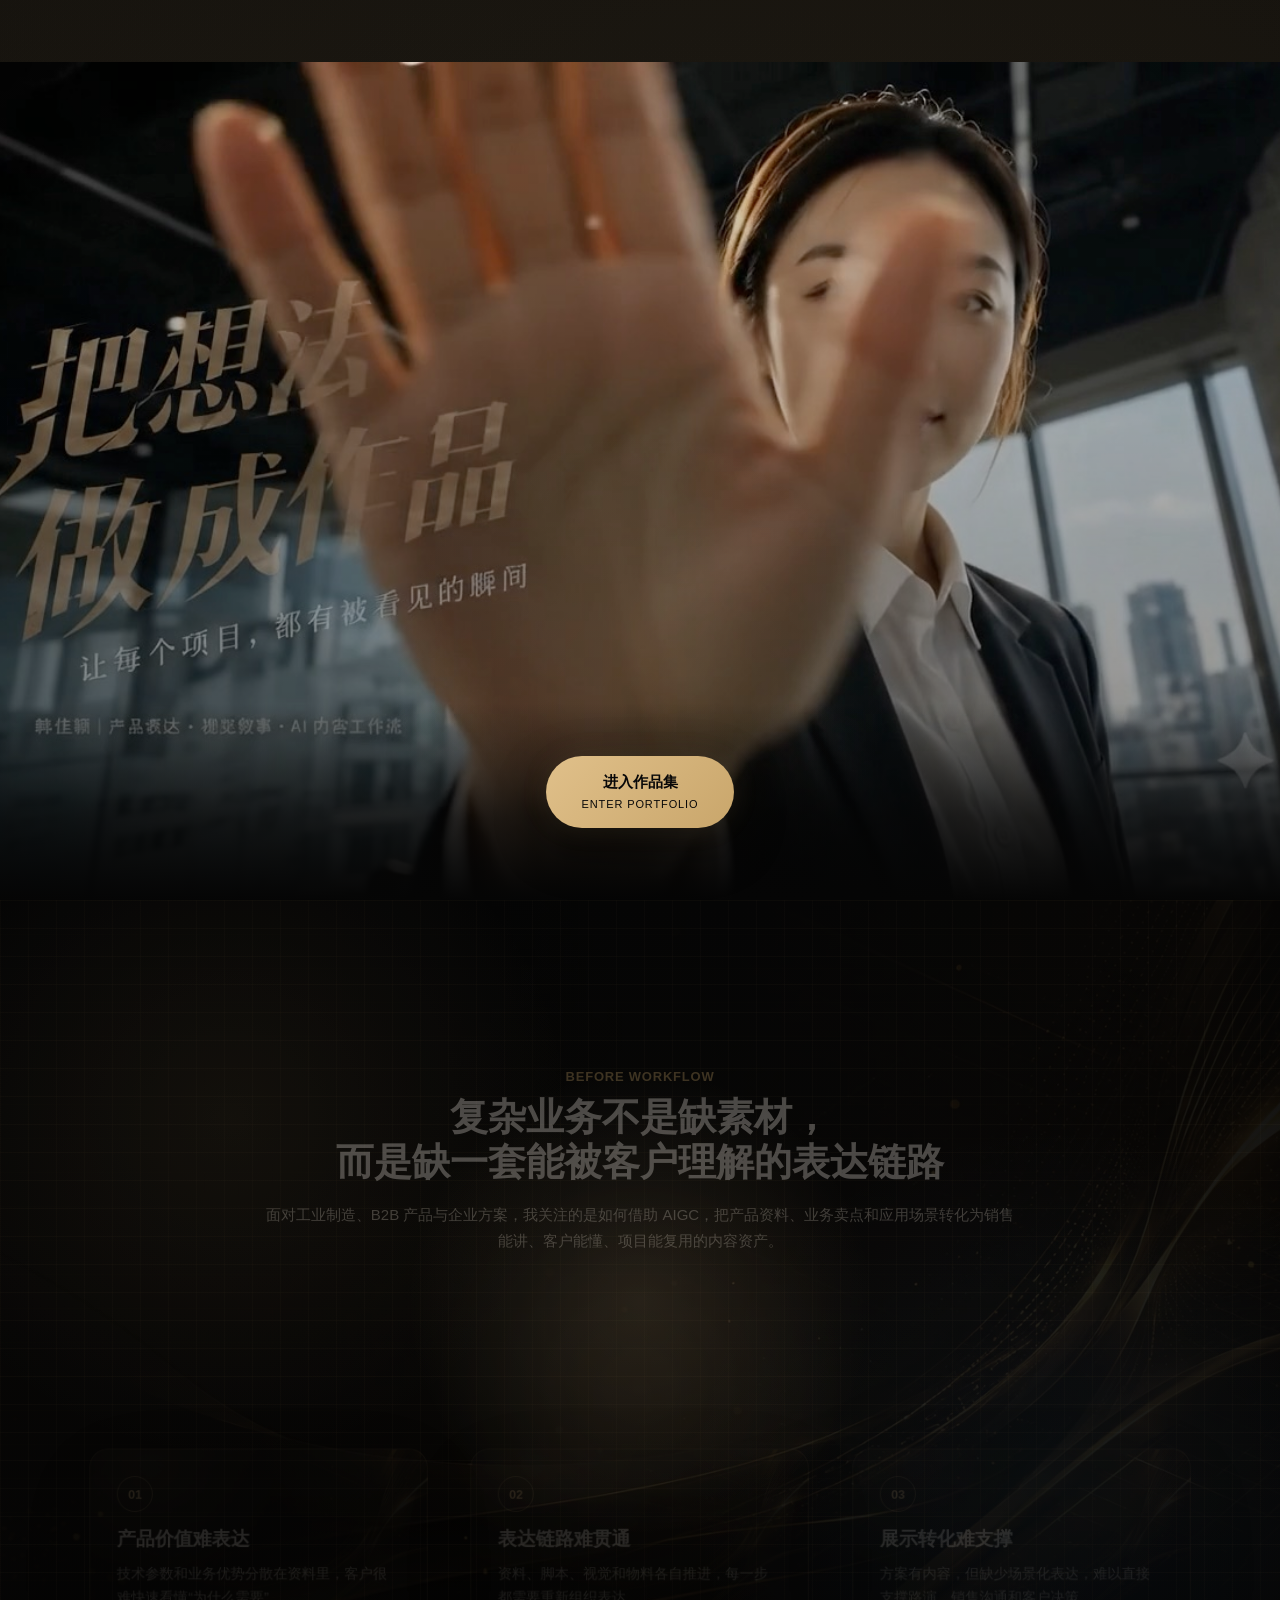
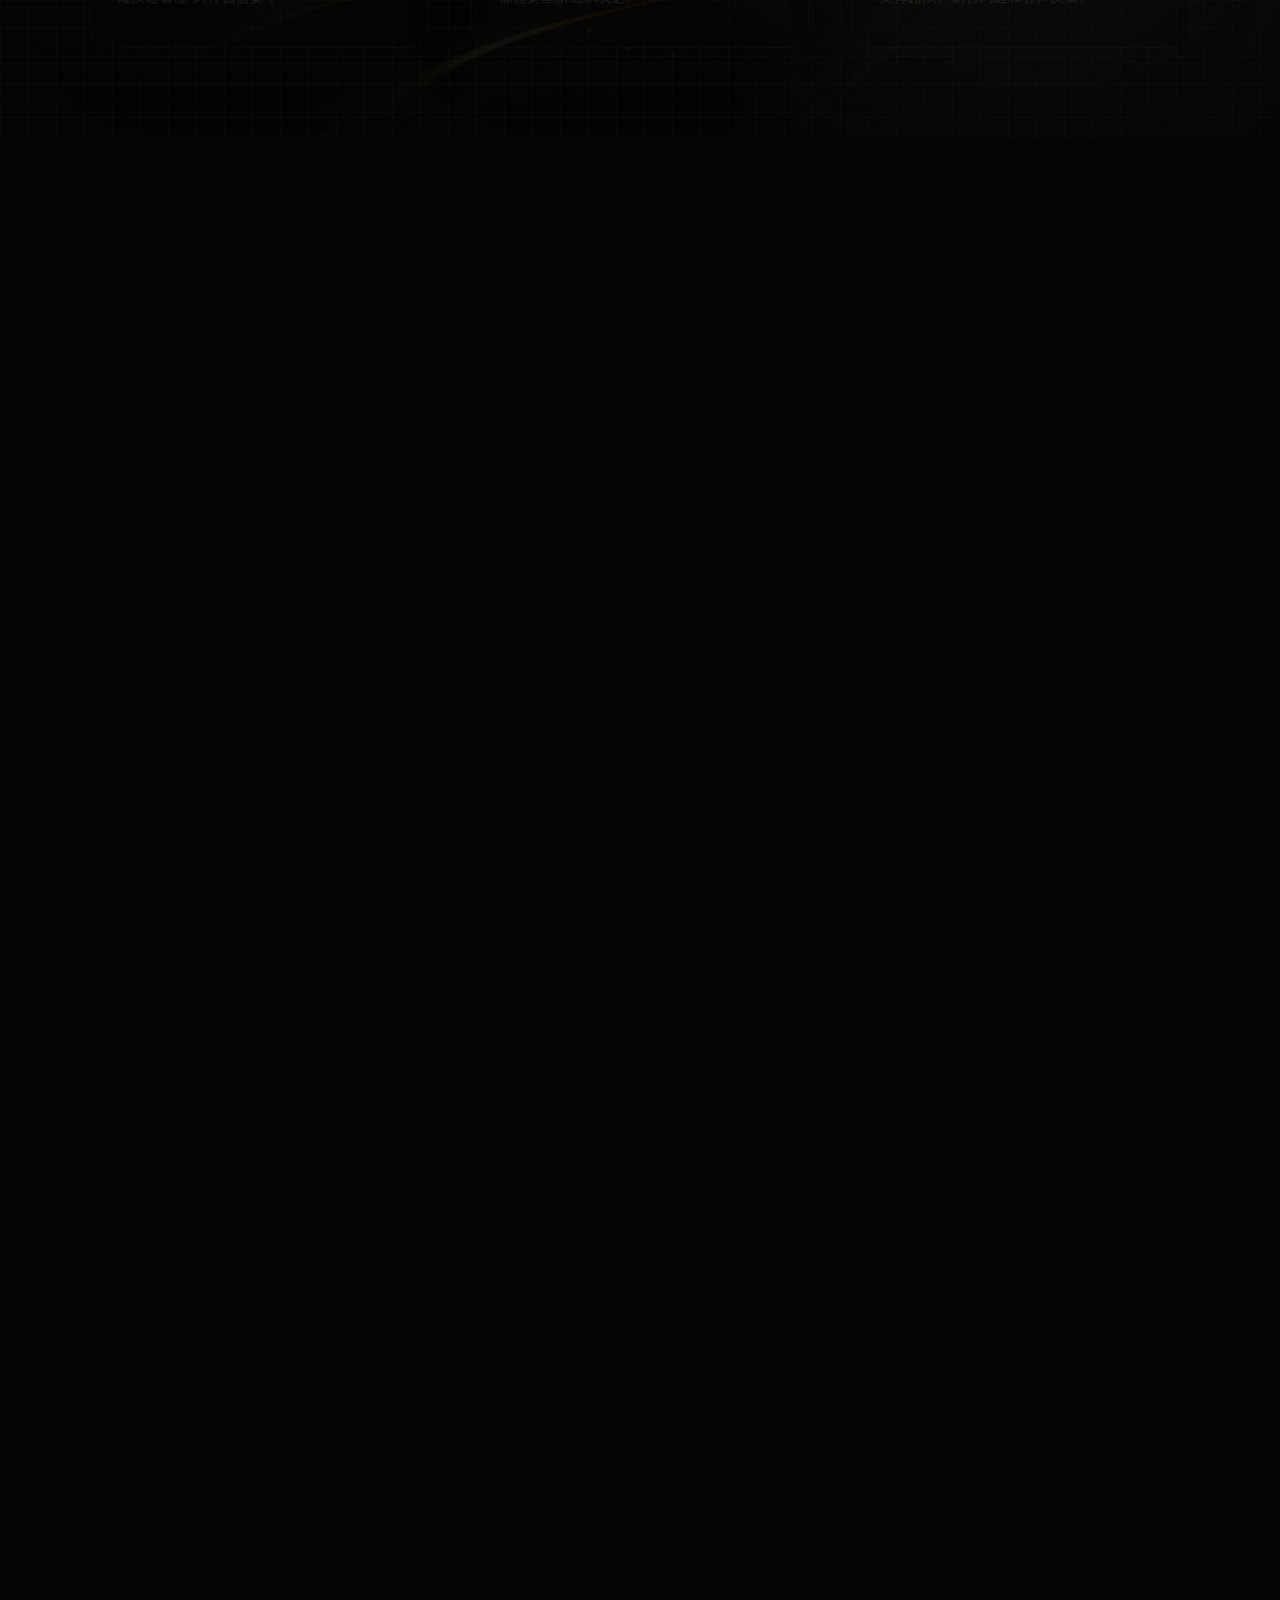
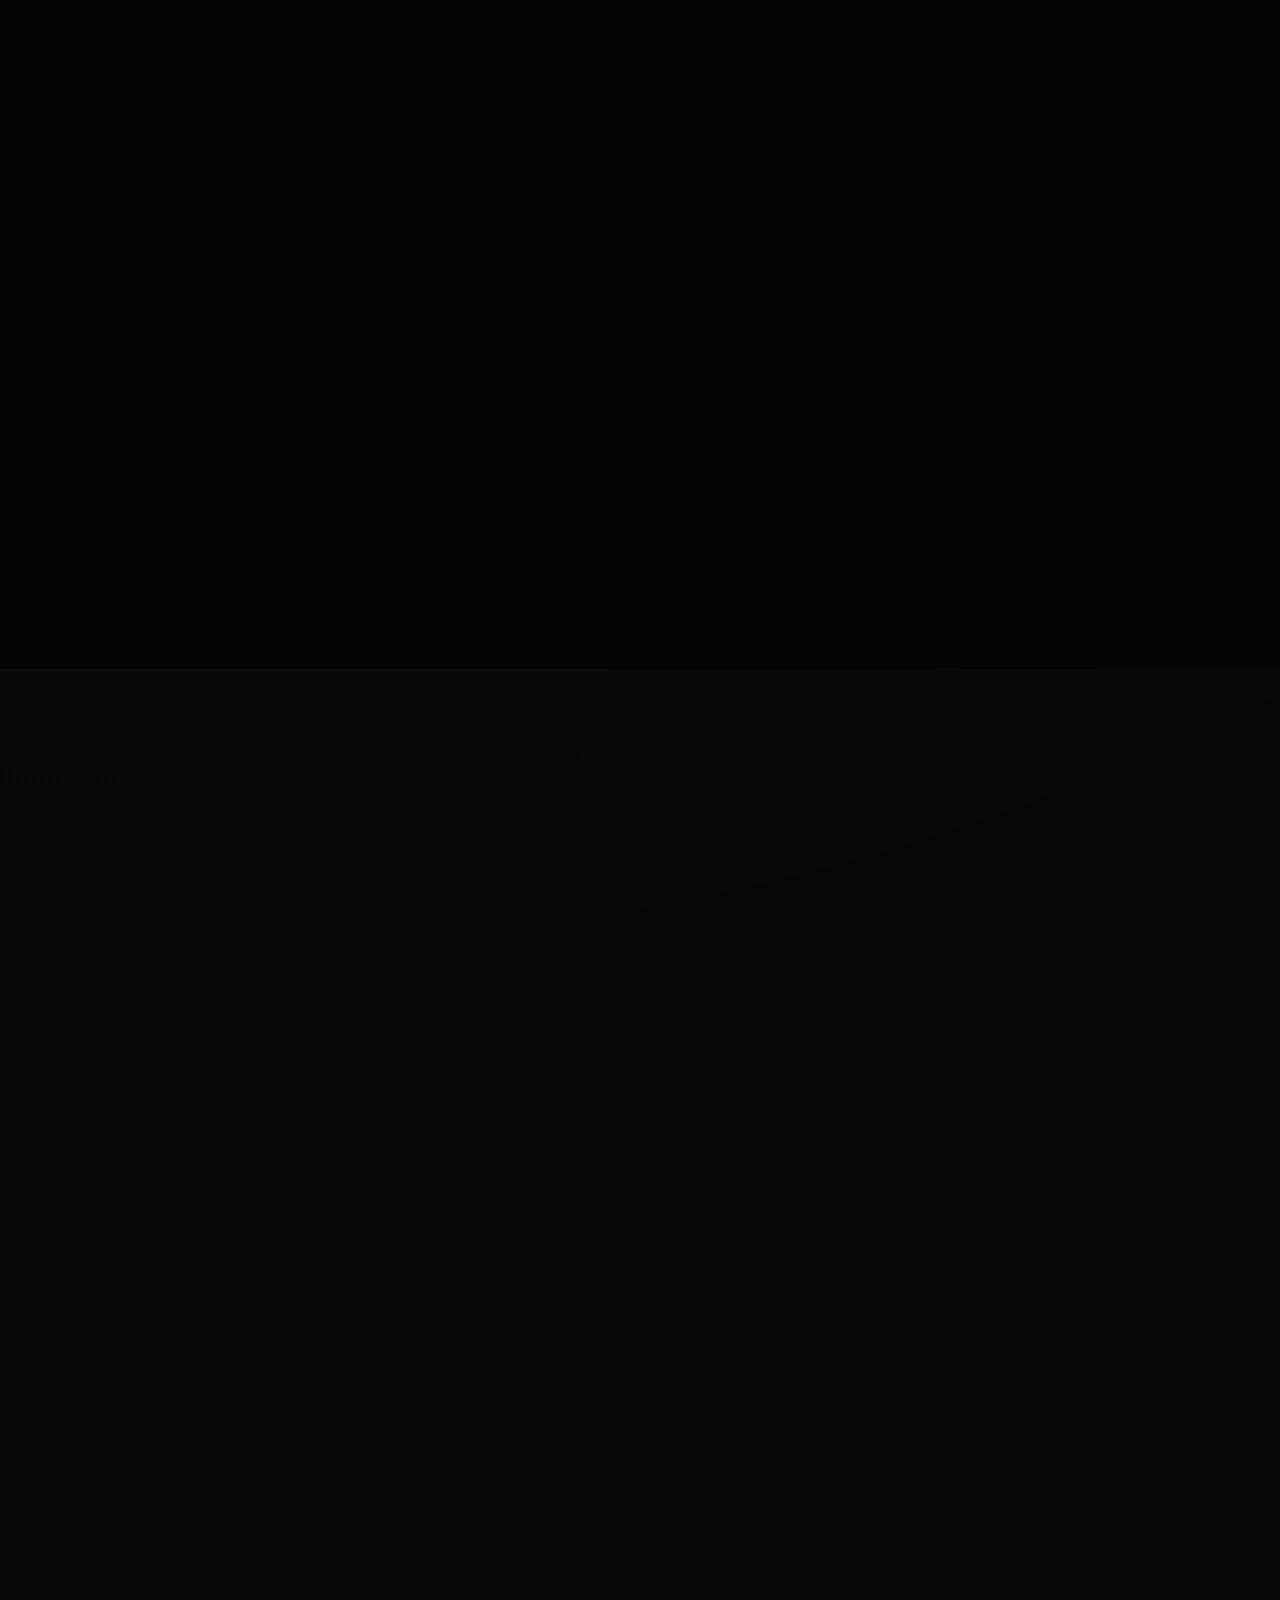
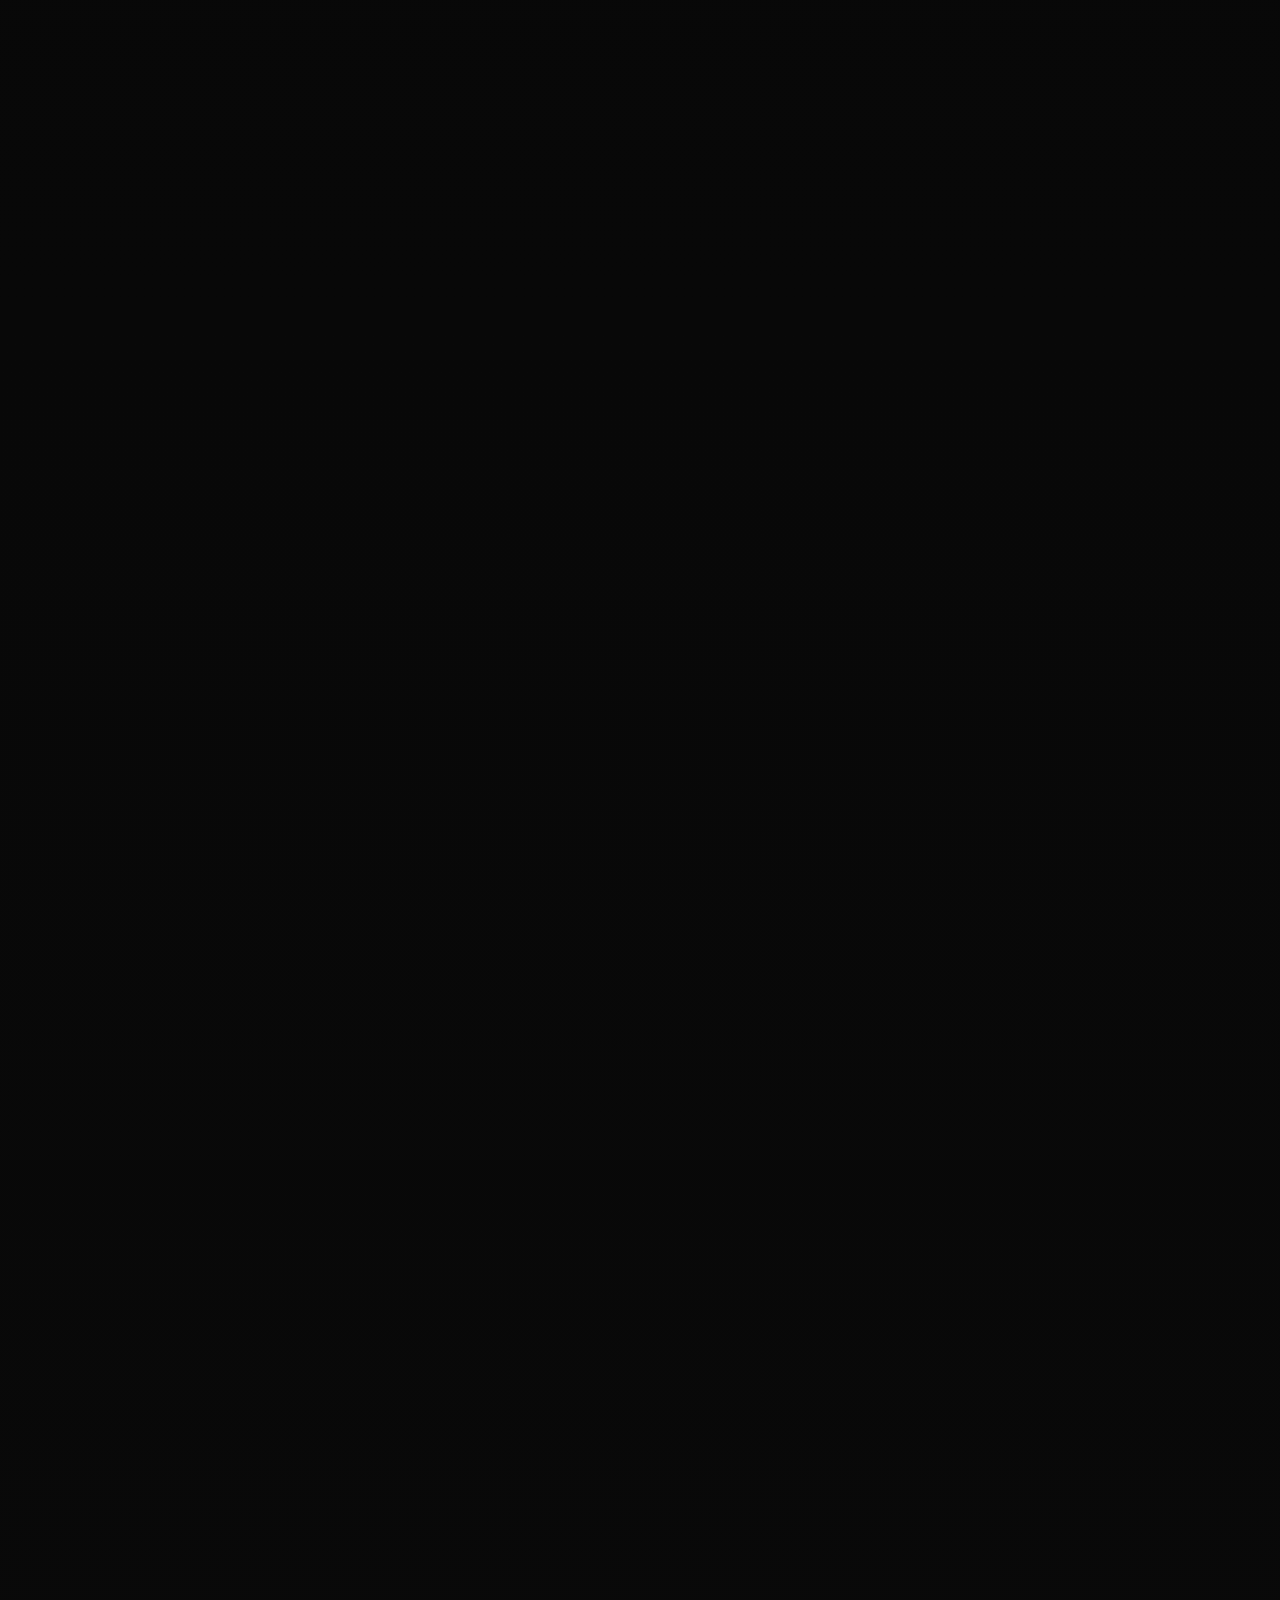
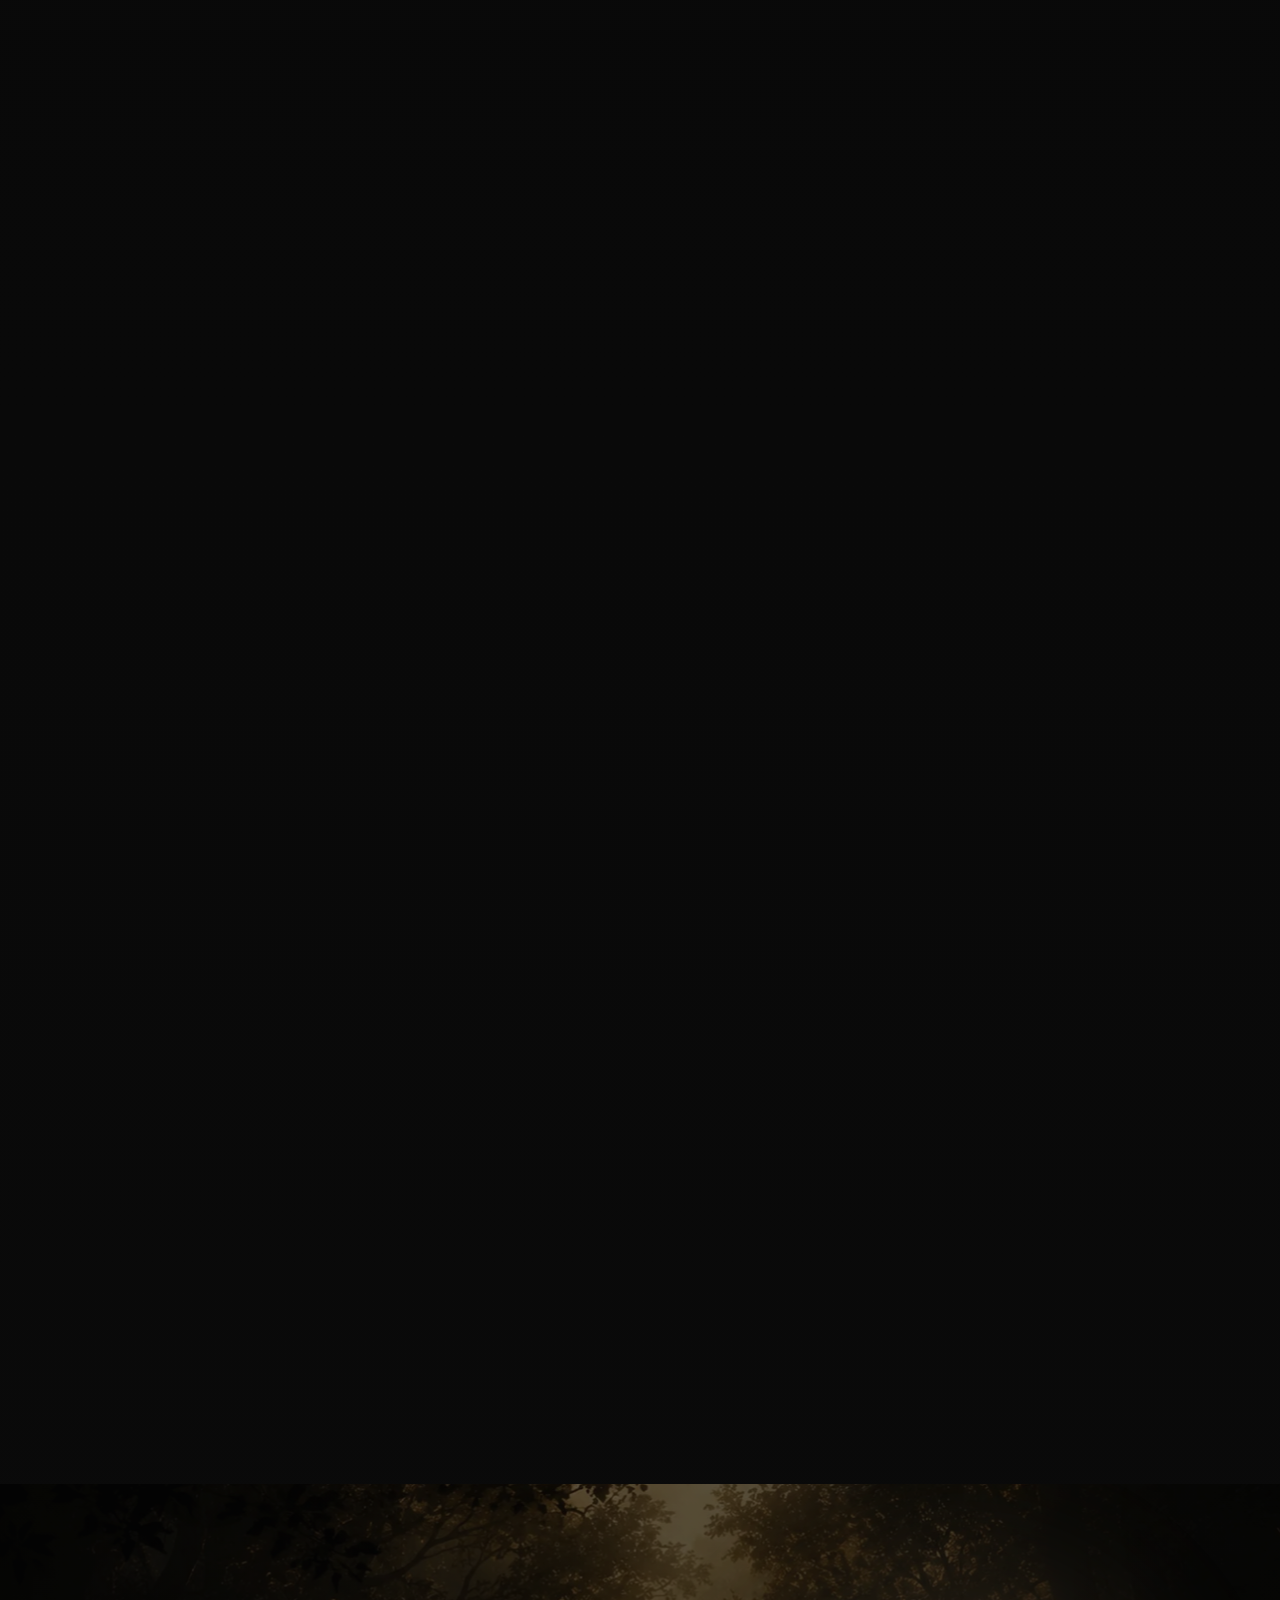
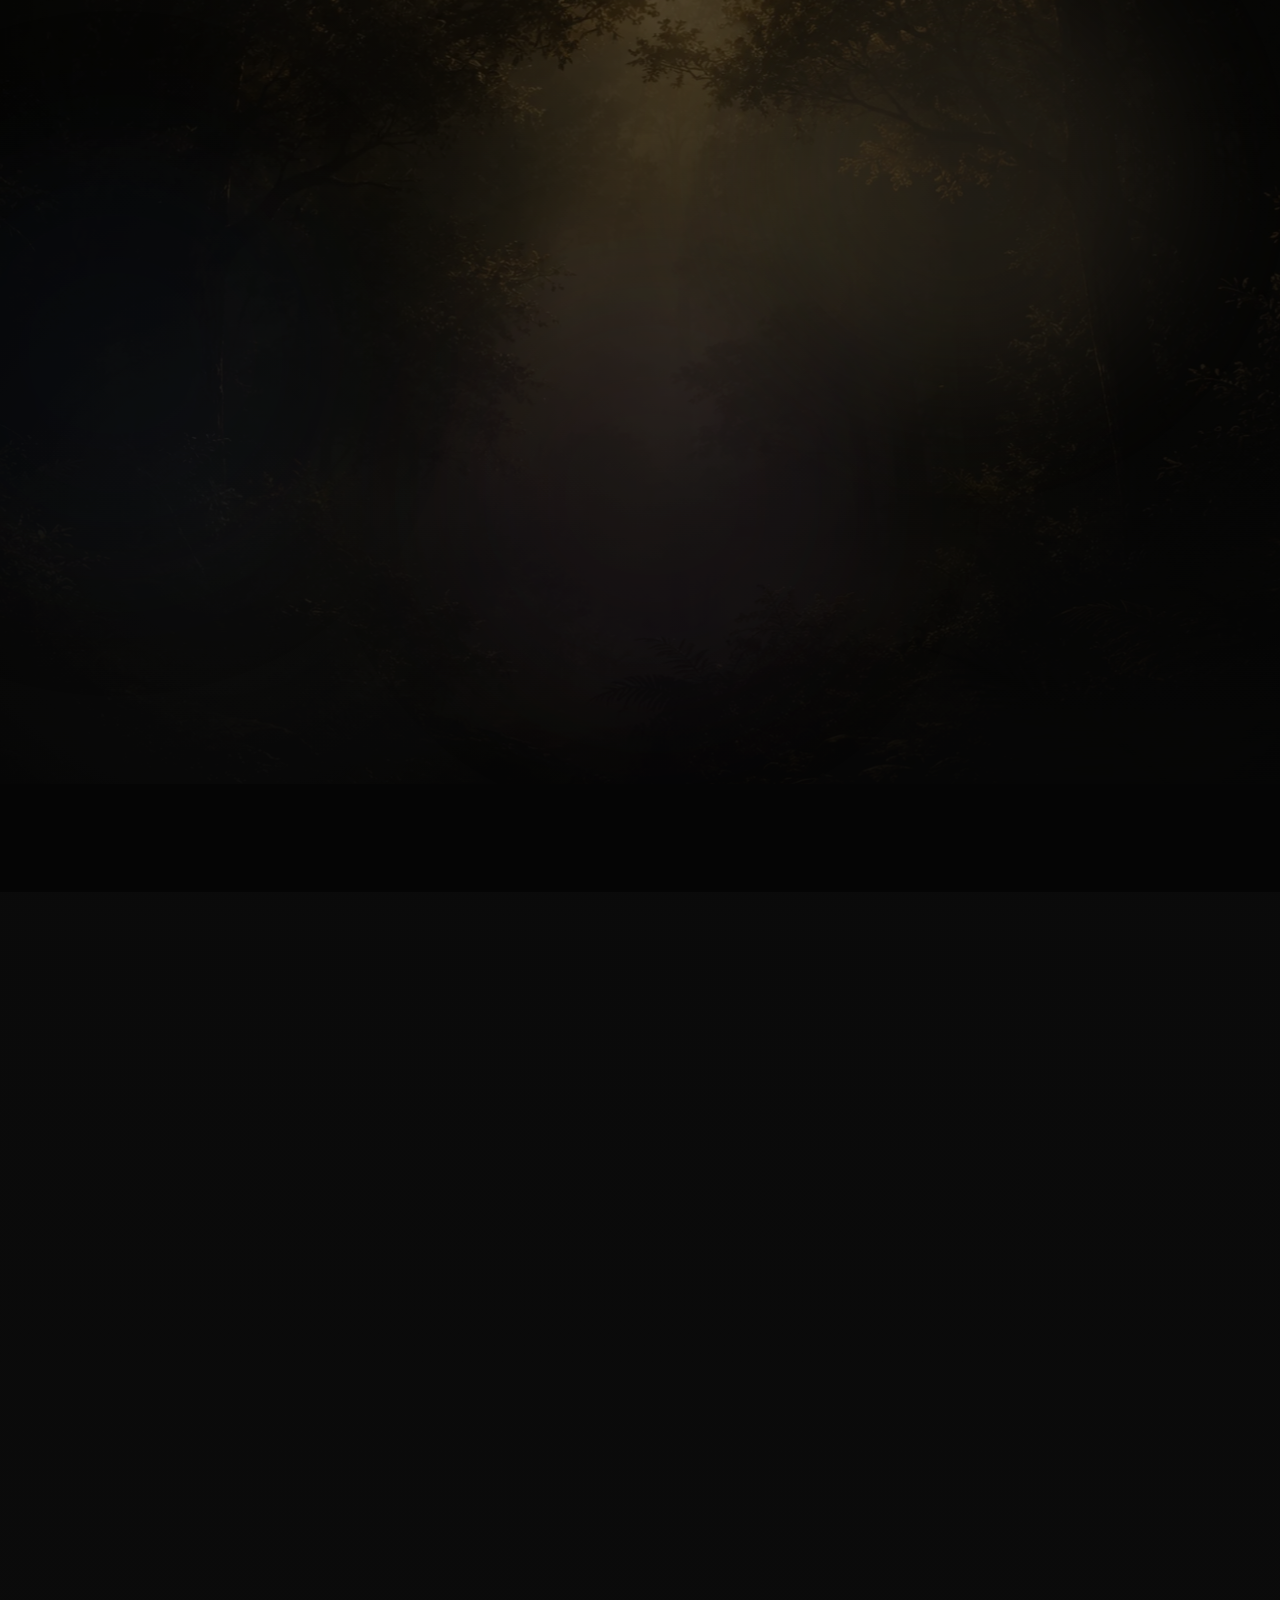
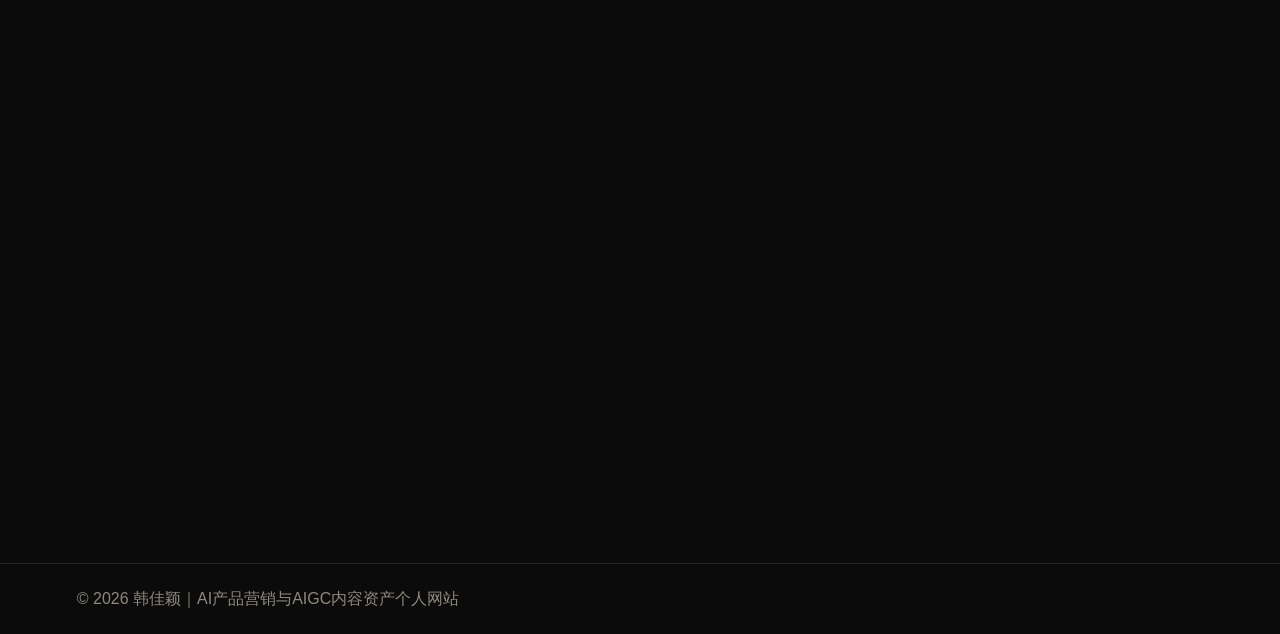
==== commit 4b05357f: "fix hero video and wechat section fallbacks" ====
--- a/index.html
+++ b/index.html
@@ -14,7 +14,22 @@
 <script>
   (() => {
     try {
-      const target = new URLSearchParams(window.location.search).get("return");
+      const params = new URLSearchParams(window.location.search);
+      const ua = navigator.userAgent || "";
+      const isWeChat = /MicroMessenger/i.test(ua);
+      const isMobileUA = /Android|iPhone|iPad|iPod/i.test(ua);
+      const isNarrowViewport = window.matchMedia("(max-width: 900px)").matches;
+      const isCoarsePointer = window.matchMedia("(pointer: coarse)").matches;
+
+      if (isWeChat) {
+        document.documentElement.classList.add("is-wechat");
+      }
+
+      if (isWeChat && (isMobileUA || isNarrowViewport || isCoarsePointer)) {
+        document.documentElement.classList.add("is-mobile-wechat");
+      }
+
+      const target = params.get("return");
       if (target === "cases" || target === "more") {
         document.documentElement.classList.add("is-return-navigation");
         document.documentElement.dataset.returnTarget = target;
@@ -24,7 +39,7 @@
     }
   })();
 </script>
-<link href="style.css?v=20260626-hero-poster-1" rel="stylesheet"/>
+<link href="style.css?v=20260629-hero-wechat-minfix-1" rel="stylesheet"/>
 </head>
 <body>
 <header class="site-header">
@@ -35,7 +50,7 @@
 <main>
 <section aria-label="开场视频" class="intro-video-section" id="intro">
 <div class="intro-video-frame">
-<video autoplay="" class="intro-video" loop="" muted="" playsinline="" poster="assets/hero-poster.jpg" preload="auto">
+<video autoplay="" class="intro-video" loop="" muted="" playsinline="" poster="assets/hero-poster.jpg" preload="auto" webkit-playsinline="">
 <source src="assets/intro-video.mp4" type="video/mp4"/>
 </video>
 </div>
@@ -636,6 +651,6 @@
 <p>© 2026 韩佳颖｜AI产品营销与AIGC内容资产个人网站</p>
 </footer>
 <script src="https://cdnjs.cloudflare.com/ajax/libs/gsap/3.12.5/gsap.min.js"></script>
-<script src="script.js?v=20260626-hero-poster-1"></script>
+<script src="script.js?v=20260629-hero-wechat-minfix-1"></script>
 </body>
 </html>
--- a/style.css
+++ b/style.css
@@ -25,6 +25,188 @@
   --radius-lg: 14px;
   --section-y: clamp(64px, 7vw, 92px);
   --section-y-compact: clamp(48px, 5vw, 72px);
+}
+
+html.is-wechat,
+html.is-wechat body {
+  max-width: 100%;
+  overflow-x: hidden;
+}
+
+html.is-wechat .intro-video-section,
+html.is-wechat .intro-video-frame,
+html.is-wechat .intro-video {
+  background:
+    linear-gradient(180deg, rgba(5, 5, 5, 0.08), rgba(5, 5, 5, 0.34)),
+    url("assets/hero-poster.jpg") center center / cover no-repeat,
+    #050505;
+}
+
+html.is-mobile-wechat .aigc-bridge-section {
+  min-height: auto !important;
+  overflow: visible !important;
+  isolation: auto;
+  --problem-copy-opacity: 1;
+  --problem-copy-y: 0px;
+  --problem-card-1-opacity: 1;
+  --problem-card-1-y: 0px;
+  --problem-card-1-scale: 1;
+  --problem-card-2-opacity: 1;
+  --problem-card-2-y: 0px;
+  --problem-card-2-scale: 1;
+  --problem-card-3-opacity: 1;
+  --problem-card-3-y: 0px;
+  --problem-card-3-scale: 1;
+  --workflow-image-opacity: 1;
+  --workflow-image-y: 0px;
+  --workflow-image-scale: 1;
+  --outputs-copy-opacity: 1;
+  --outputs-copy-y: 0px;
+  --deliverables-workflow-opacity: 1;
+  --deliverables-workflow-y: 0px;
+  --deliverables-workflow-scale: 1;
+}
+
+html.is-mobile-wechat .aigc-bridge-sticky {
+  position: relative !important;
+  top: auto !important;
+  display: grid;
+  gap: clamp(44px, 7vw, 72px);
+  height: auto !important;
+  min-height: 0 !important;
+  overflow: visible !important;
+  padding: clamp(56px, 8vw, 92px) 0 clamp(64px, 8vw, 104px);
+}
+
+html.is-mobile-wechat .aigc-bridge-panel,
+html.is-mobile-wechat #skills.aigc-bridge-image-panel,
+html.is-mobile-wechat #deliverables.aigc-bridge-outputs {
+  position: relative !important;
+  inset: auto !important;
+  display: block !important;
+  width: 100%;
+  padding: 0 clamp(20px, 5vw, 72px) !important;
+  overflow: visible !important;
+  opacity: 1 !important;
+  transform: none !important;
+  pointer-events: auto !important;
+}
+
+html.is-mobile-wechat .aigc-bridge-copy,
+html.is-mobile-wechat .aigc-problem-card,
+html.is-mobile-wechat .aigc-bridge-outputs .aigc-bridge-copy,
+html.is-mobile-wechat #deliverables .skills-image-frame,
+html.is-mobile-wechat #deliverables .workflow-example-note {
+  opacity: 1 !important;
+  transform: none !important;
+  filter: none !important;
+}
+
+html.is-mobile-wechat .aigc-problem-grid {
+  width: min(100%, 1120px);
+  margin-inline: auto;
+}
+
+html.is-mobile-wechat #skills .workflow-hero-carousel {
+  position: relative !important;
+  left: auto !important;
+  width: min(100%, 1180px) !important;
+  max-width: 100% !important;
+  height: auto !important;
+  min-height: 0 !important;
+  max-height: none !important;
+  margin: 0 auto !important;
+  padding: 0 !important;
+  aspect-ratio: auto !important;
+  overflow: visible !important;
+  contain: none !important;
+  opacity: 1 !important;
+  transform: none !important;
+}
+
+html.is-mobile-wechat #skills .workflow-hero-carousel::before,
+html.is-mobile-wechat #skills .workflow-hero-carousel::after,
+html.is-mobile-wechat #skills .workflow-hero-bg,
+html.is-mobile-wechat #skills .workflow-hero-panel {
+  display: none !important;
+}
+
+html.is-mobile-wechat #skills .workflow-hero-copy {
+  position: relative !important;
+  inset: auto !important;
+  width: min(100%, 720px) !important;
+  max-width: 100% !important;
+  margin: 0 0 18px !important;
+  padding: clamp(18px, 3vw, 28px) !important;
+  border: 1px solid rgba(224, 192, 138, 0.24);
+  border-radius: 18px !important;
+  background: linear-gradient(135deg, rgba(20, 17, 12, 0.86), rgba(5, 5, 5, 0.82)) !important;
+  transform: none !important;
+}
+
+html.is-mobile-wechat #skills .workflow-hero-card-track,
+html.is-mobile-wechat #skills .workflow-hero-card-track.is-shifting {
+  position: relative !important;
+  inset: auto !important;
+  display: grid !important;
+  grid-template-columns: 1fr;
+  gap: 16px;
+  width: 100% !important;
+  max-width: 100% !important;
+  margin: 0 !important;
+  padding: 0 !important;
+  overflow: visible !important;
+  transform: none !important;
+}
+
+html.is-mobile-wechat #skills .workflow-hero-thumb,
+html.is-mobile-wechat #skills .workflow-hero-thumb:hover,
+html.is-mobile-wechat #skills .workflow-hero-thumb.is-active {
+  width: 100% !important;
+  min-width: 0 !important;
+  max-width: 100% !important;
+  flex: none !important;
+  aspect-ratio: 16 / 9;
+  opacity: 1 !important;
+  transform: none !important;
+}
+
+html.is-mobile-wechat #skills .workflow-hero-controls {
+  position: relative !important;
+  inset: auto !important;
+  margin-top: 14px;
+}
+
+html.is-mobile-wechat .hero-skills-transition {
+  overflow: visible;
+  background:
+    linear-gradient(180deg, rgba(5, 5, 5, 0.08), rgba(5, 5, 5, 0.9) 72%, #050505),
+    url("assets/hero-transition-bg.webp") center top / cover no-repeat,
+    #050505;
+}
+
+html.is-mobile-wechat .hero-transition-sticky-bg {
+  position: absolute !important;
+  inset: 0;
+  height: 100% !important;
+  min-height: 100% !important;
+  margin-bottom: 0 !important;
+  background:
+    linear-gradient(180deg, rgba(5, 5, 5, 0.08), rgba(5, 5, 5, 0.82)),
+    url("assets/hero-transition-bg.webp") center top / cover no-repeat,
+    #050505;
+}
+
+html.is-mobile-wechat .hero-transition-sticky-bg .hero-tree-bg {
+  opacity: 1 !important;
+  transform: none !important;
+  filter: saturate(0.9) brightness(0.82) !important;
+}
+
+html.is-mobile-wechat .hero-transition-sticky-bg .hero-tree-dissolve-video,
+html.is-mobile-wechat .hero-transition-sticky-bg .hero-tree-particles,
+html.is-mobile-wechat .hero-transition-sticky-bg .hero-light-rays {
+  display: none !important;
 }
 
 * {
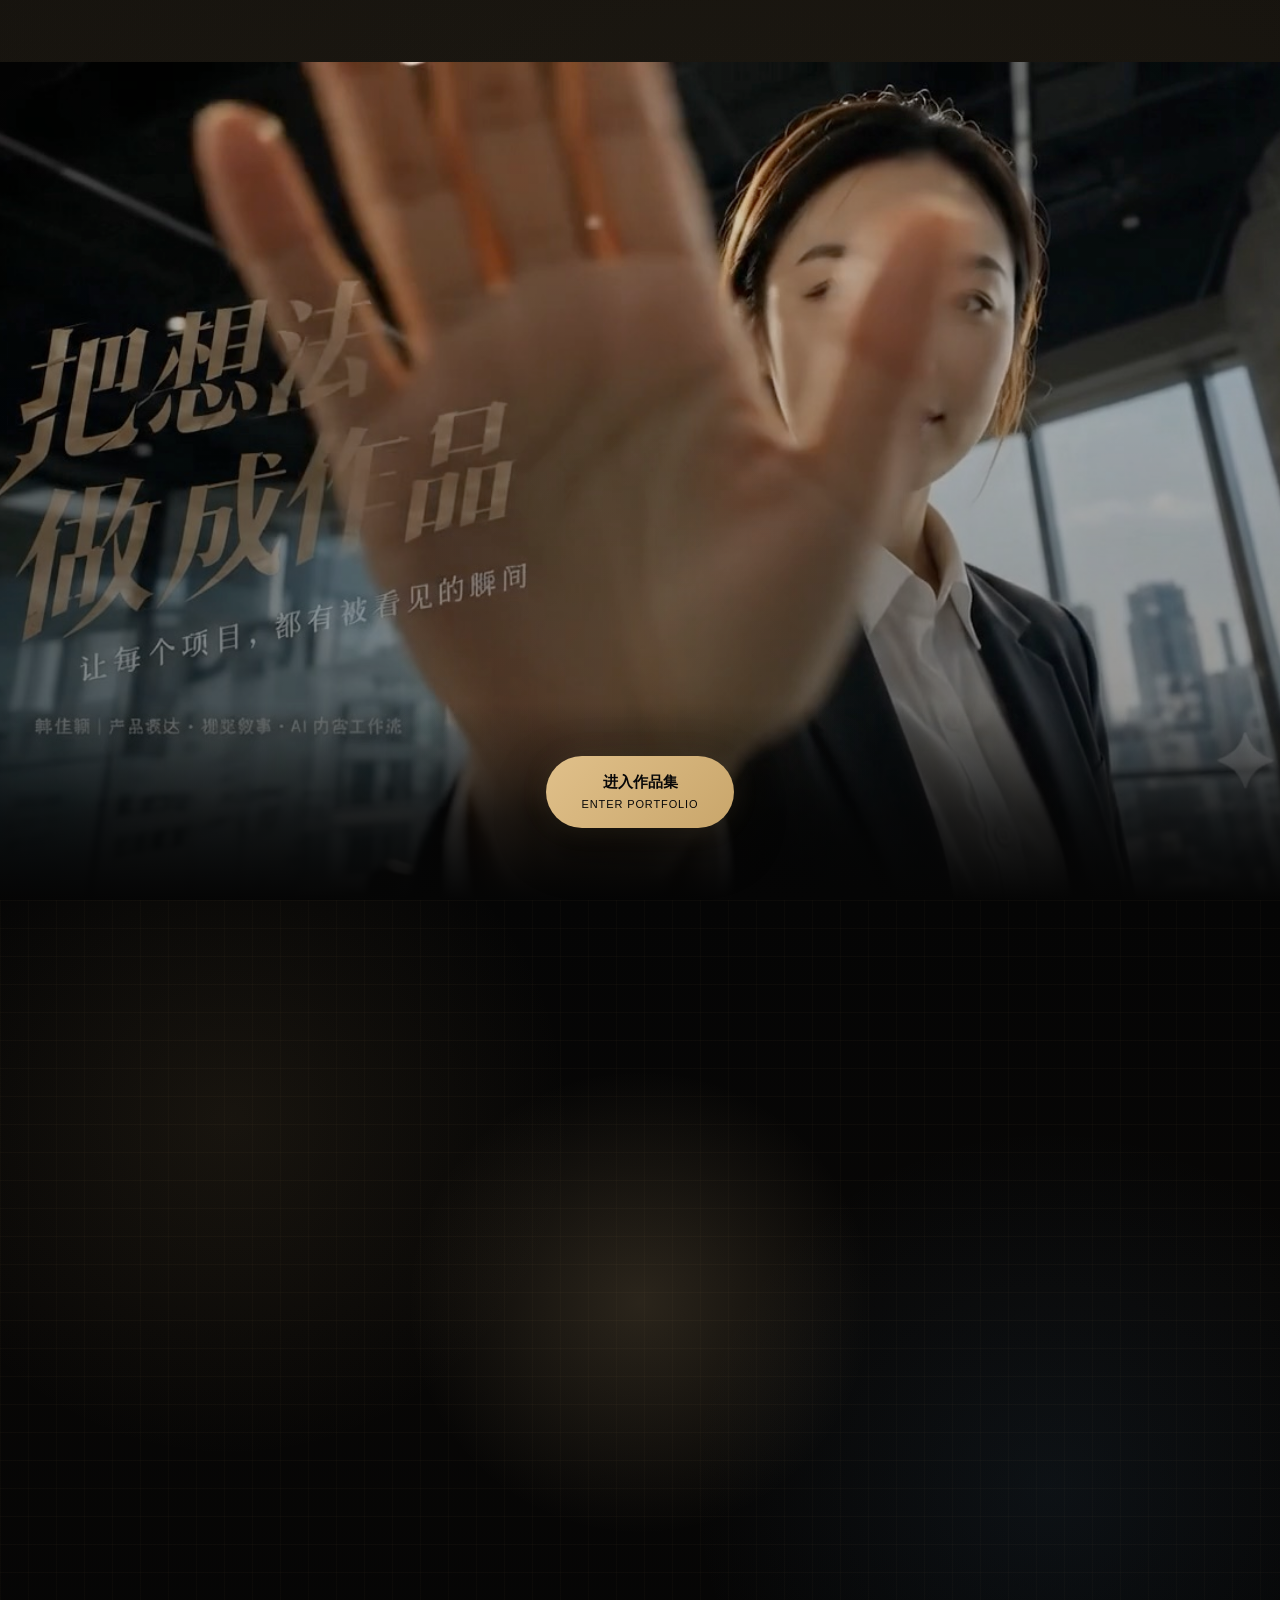
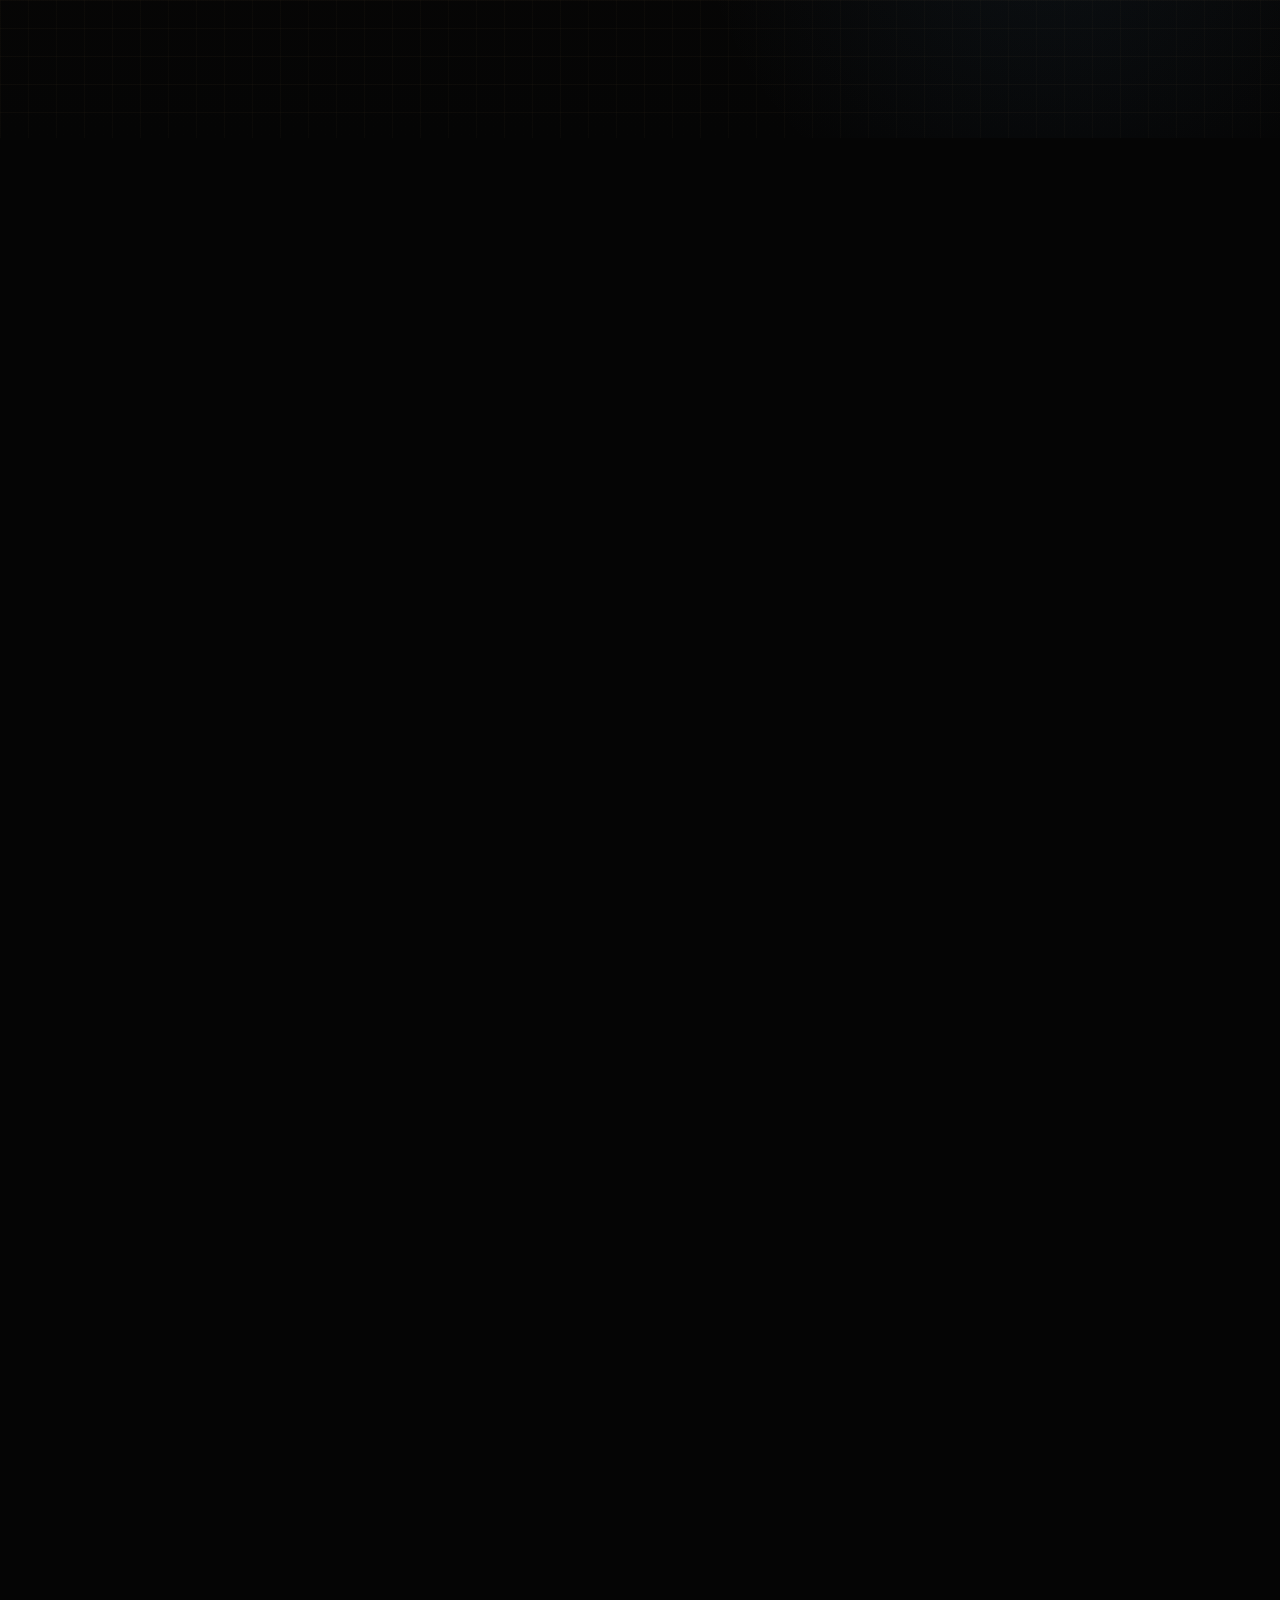
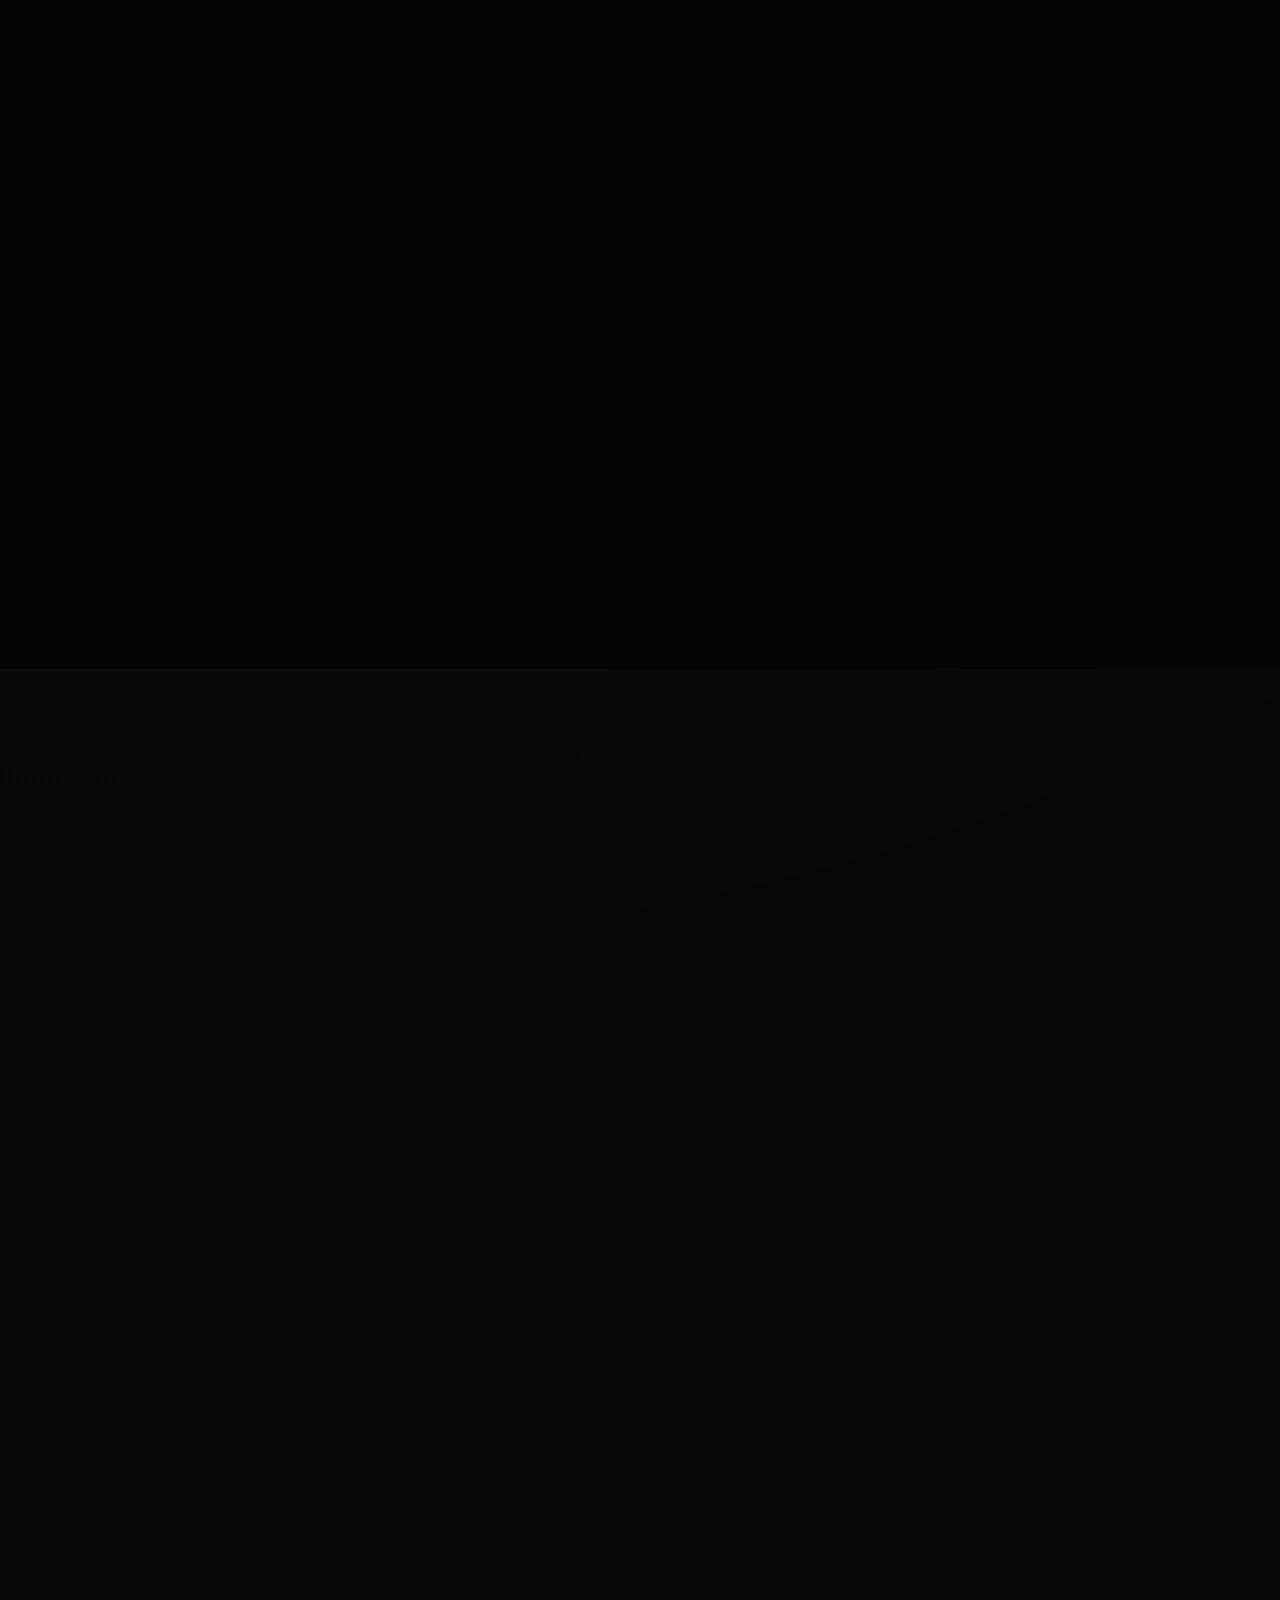
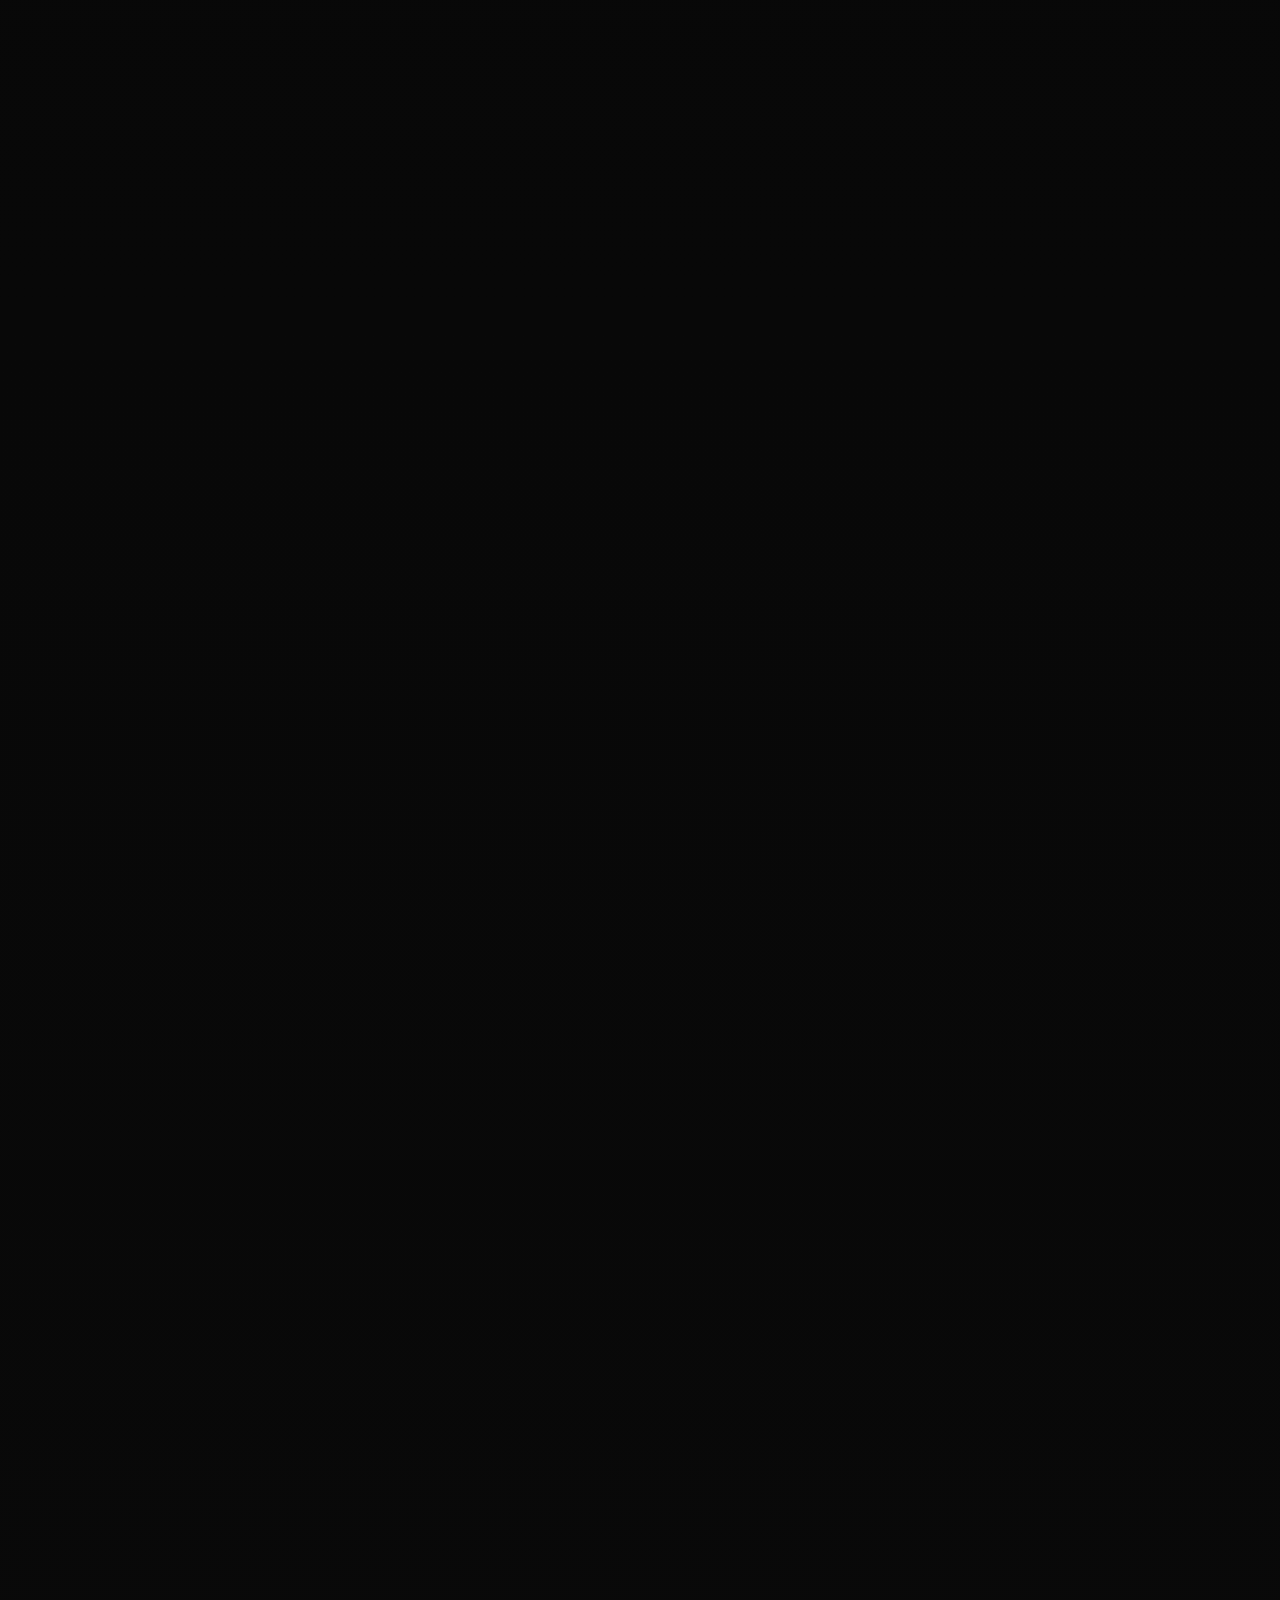
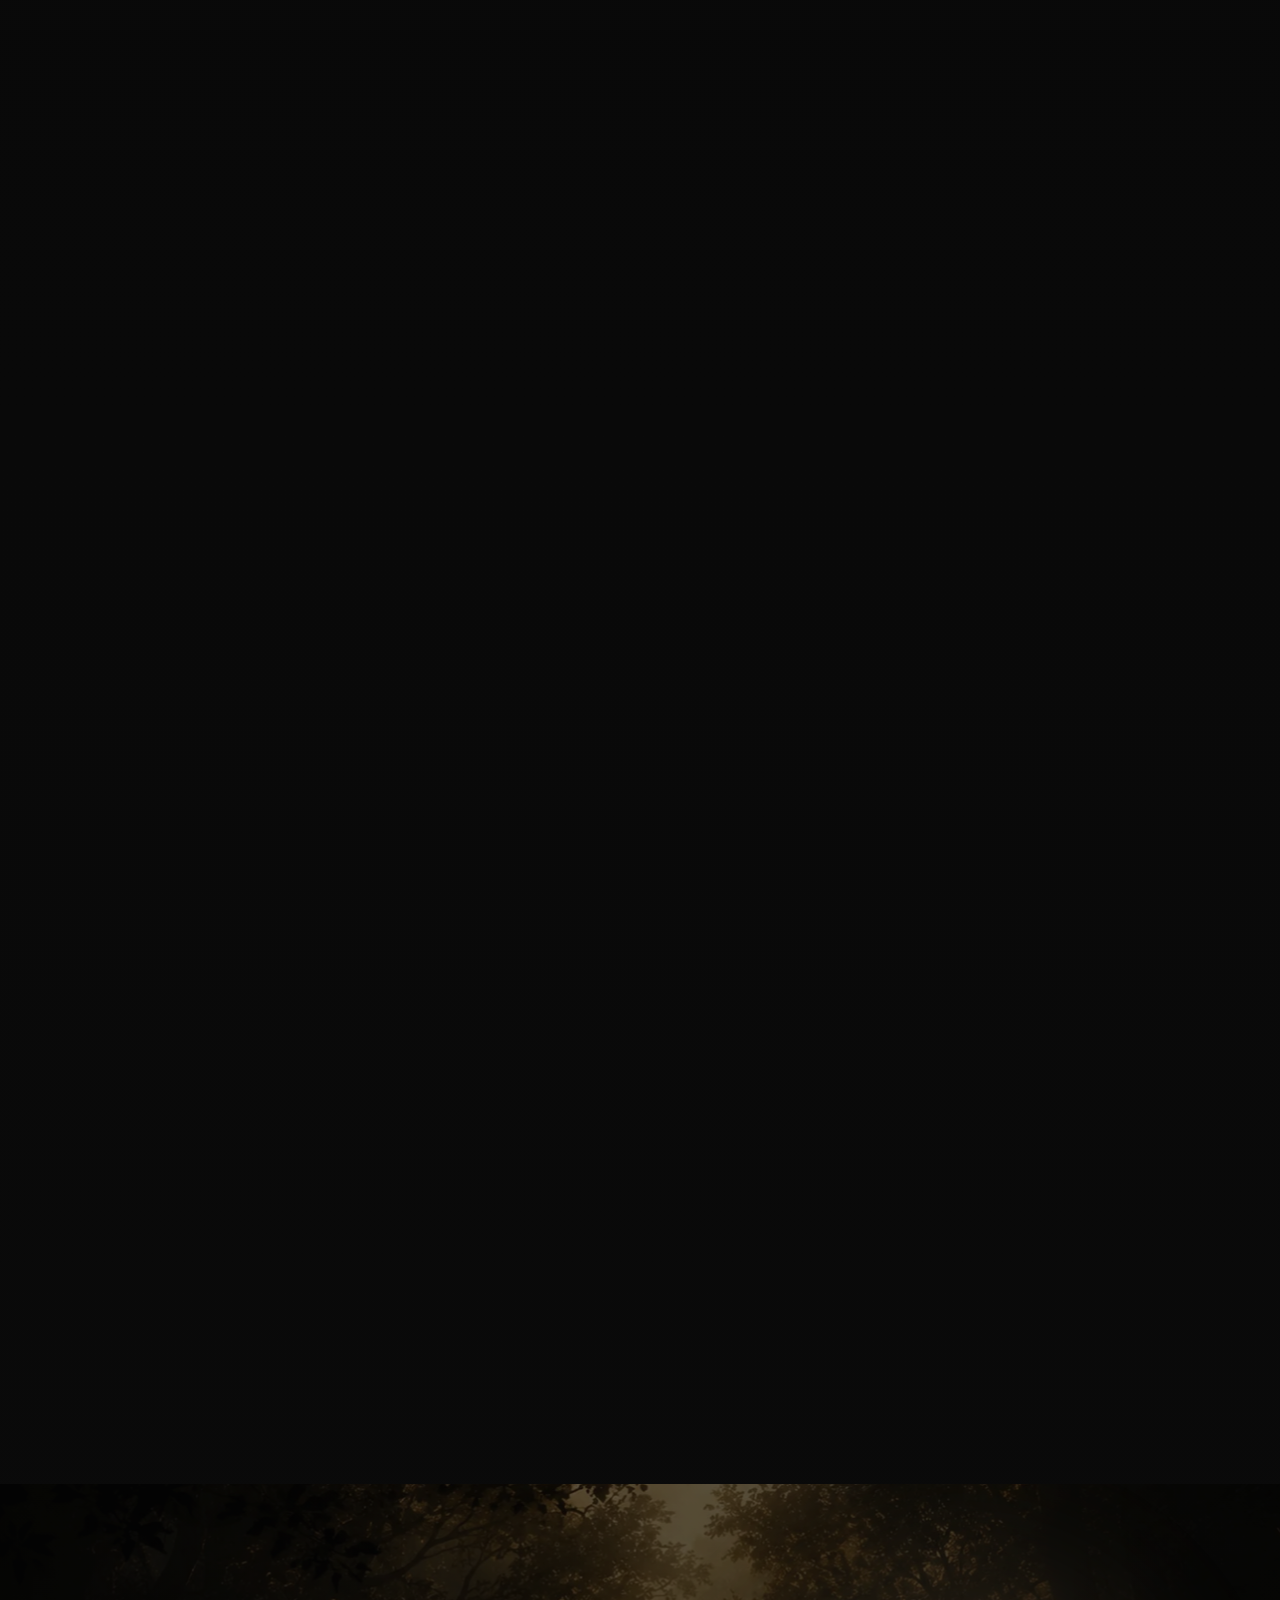
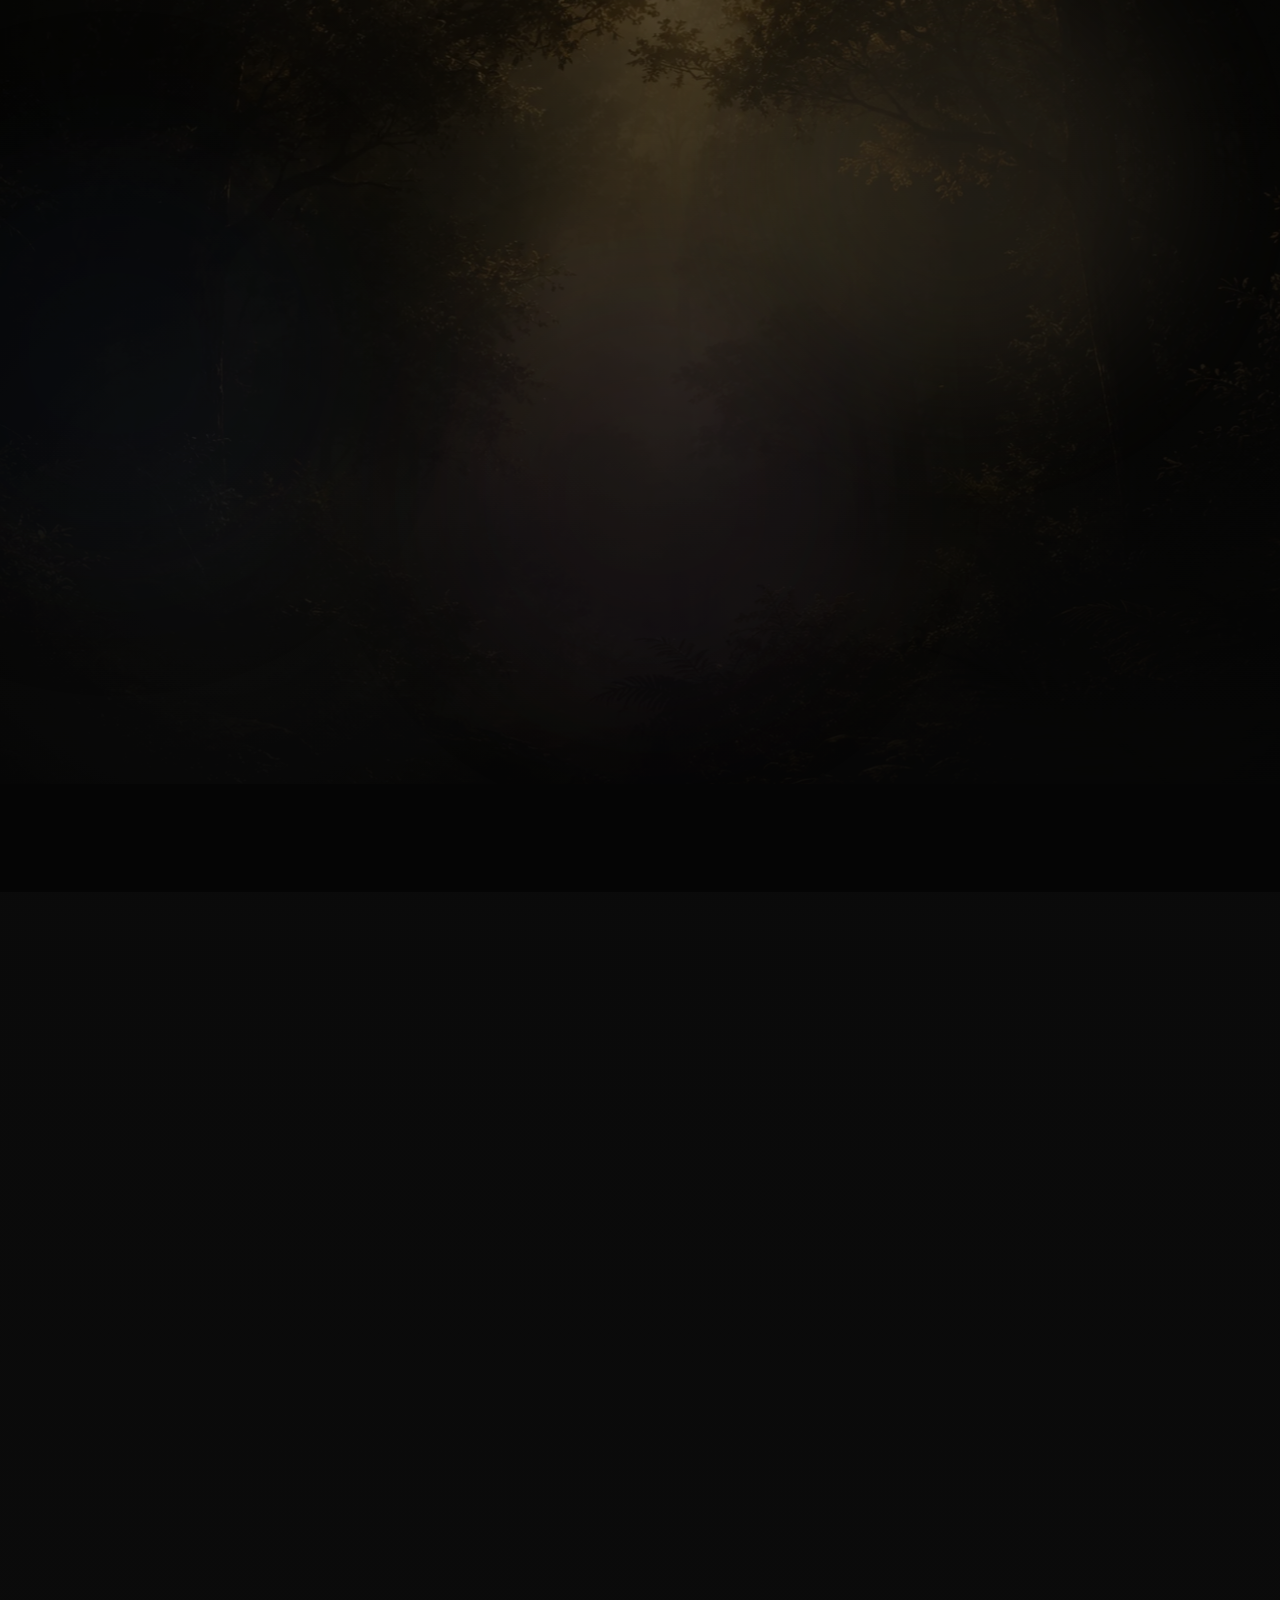
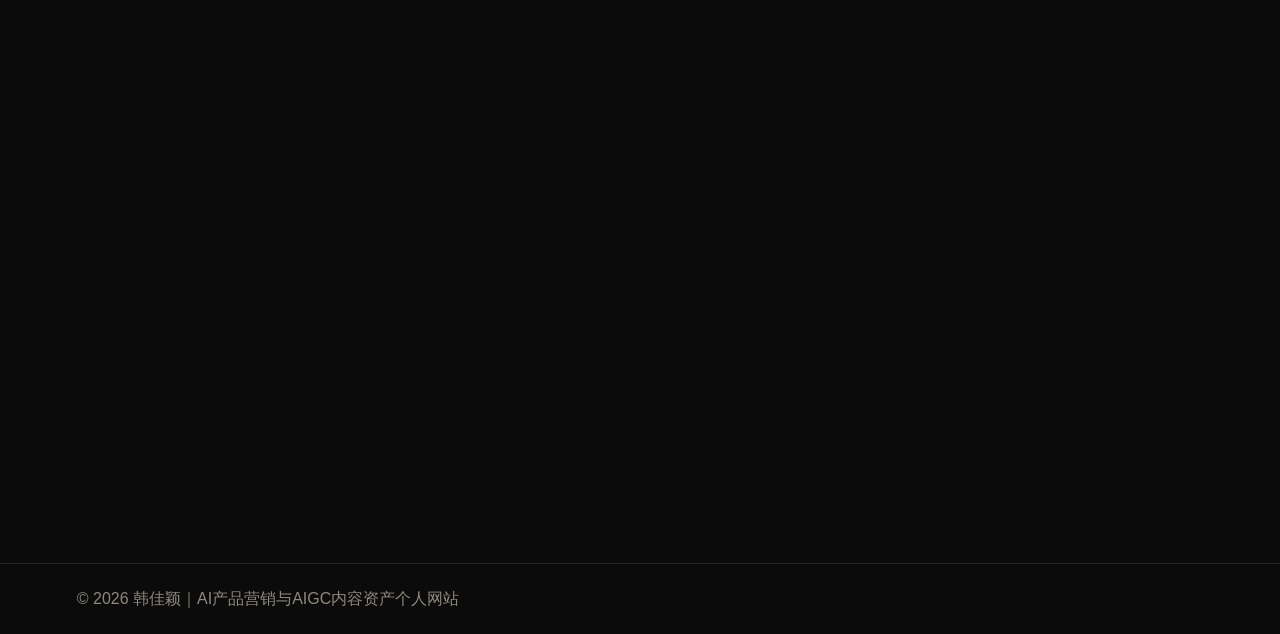
==== commit 4758e24e: "Revert "fix hero video and wechat section fallbacks" This reverts commit 4b05357ff54944a1bf8cc3dd762" ====
--- a/index.html
+++ b/index.html
@@ -14,22 +14,7 @@
 <script>
   (() => {
     try {
-      const params = new URLSearchParams(window.location.search);
-      const ua = navigator.userAgent || "";
-      const isWeChat = /MicroMessenger/i.test(ua);
-      const isMobileUA = /Android|iPhone|iPad|iPod/i.test(ua);
-      const isNarrowViewport = window.matchMedia("(max-width: 900px)").matches;
-      const isCoarsePointer = window.matchMedia("(pointer: coarse)").matches;
-
-      if (isWeChat) {
-        document.documentElement.classList.add("is-wechat");
-      }
-
-      if (isWeChat && (isMobileUA || isNarrowViewport || isCoarsePointer)) {
-        document.documentElement.classList.add("is-mobile-wechat");
-      }
-
-      const target = params.get("return");
+      const target = new URLSearchParams(window.location.search).get("return");
       if (target === "cases" || target === "more") {
         document.documentElement.classList.add("is-return-navigation");
         document.documentElement.dataset.returnTarget = target;
@@ -39,7 +24,7 @@
     }
   })();
 </script>
-<link href="style.css?v=20260629-hero-wechat-minfix-1" rel="stylesheet"/>
+<link href="style.css?v=20260626-hero-poster-1" rel="stylesheet"/>
 </head>
 <body>
 <header class="site-header">
@@ -50,7 +35,7 @@
 <main>
 <section aria-label="开场视频" class="intro-video-section" id="intro">
 <div class="intro-video-frame">
-<video autoplay="" class="intro-video" loop="" muted="" playsinline="" poster="assets/hero-poster.jpg" preload="auto" webkit-playsinline="">
+<video autoplay="" class="intro-video" loop="" muted="" playsinline="" poster="assets/hero-poster.jpg" preload="auto">
 <source src="assets/intro-video.mp4" type="video/mp4"/>
 </video>
 </div>
@@ -651,6 +636,6 @@
 <p>© 2026 韩佳颖｜AI产品营销与AIGC内容资产个人网站</p>
 </footer>
 <script src="https://cdnjs.cloudflare.com/ajax/libs/gsap/3.12.5/gsap.min.js"></script>
-<script src="script.js?v=20260629-hero-wechat-minfix-1"></script>
+<script src="script.js?v=20260626-hero-poster-1"></script>
 </body>
 </html>
--- a/style.css
+++ b/style.css
@@ -25,188 +25,6 @@
   --radius-lg: 14px;
   --section-y: clamp(64px, 7vw, 92px);
   --section-y-compact: clamp(48px, 5vw, 72px);
-}
-
-html.is-wechat,
-html.is-wechat body {
-  max-width: 100%;
-  overflow-x: hidden;
-}
-
-html.is-wechat .intro-video-section,
-html.is-wechat .intro-video-frame,
-html.is-wechat .intro-video {
-  background:
-    linear-gradient(180deg, rgba(5, 5, 5, 0.08), rgba(5, 5, 5, 0.34)),
-    url("assets/hero-poster.jpg") center center / cover no-repeat,
-    #050505;
-}
-
-html.is-mobile-wechat .aigc-bridge-section {
-  min-height: auto !important;
-  overflow: visible !important;
-  isolation: auto;
-  --problem-copy-opacity: 1;
-  --problem-copy-y: 0px;
-  --problem-card-1-opacity: 1;
-  --problem-card-1-y: 0px;
-  --problem-card-1-scale: 1;
-  --problem-card-2-opacity: 1;
-  --problem-card-2-y: 0px;
-  --problem-card-2-scale: 1;
-  --problem-card-3-opacity: 1;
-  --problem-card-3-y: 0px;
-  --problem-card-3-scale: 1;
-  --workflow-image-opacity: 1;
-  --workflow-image-y: 0px;
-  --workflow-image-scale: 1;
-  --outputs-copy-opacity: 1;
-  --outputs-copy-y: 0px;
-  --deliverables-workflow-opacity: 1;
-  --deliverables-workflow-y: 0px;
-  --deliverables-workflow-scale: 1;
-}
-
-html.is-mobile-wechat .aigc-bridge-sticky {
-  position: relative !important;
-  top: auto !important;
-  display: grid;
-  gap: clamp(44px, 7vw, 72px);
-  height: auto !important;
-  min-height: 0 !important;
-  overflow: visible !important;
-  padding: clamp(56px, 8vw, 92px) 0 clamp(64px, 8vw, 104px);
-}
-
-html.is-mobile-wechat .aigc-bridge-panel,
-html.is-mobile-wechat #skills.aigc-bridge-image-panel,
-html.is-mobile-wechat #deliverables.aigc-bridge-outputs {
-  position: relative !important;
-  inset: auto !important;
-  display: block !important;
-  width: 100%;
-  padding: 0 clamp(20px, 5vw, 72px) !important;
-  overflow: visible !important;
-  opacity: 1 !important;
-  transform: none !important;
-  pointer-events: auto !important;
-}
-
-html.is-mobile-wechat .aigc-bridge-copy,
-html.is-mobile-wechat .aigc-problem-card,
-html.is-mobile-wechat .aigc-bridge-outputs .aigc-bridge-copy,
-html.is-mobile-wechat #deliverables .skills-image-frame,
-html.is-mobile-wechat #deliverables .workflow-example-note {
-  opacity: 1 !important;
-  transform: none !important;
-  filter: none !important;
-}
-
-html.is-mobile-wechat .aigc-problem-grid {
-  width: min(100%, 1120px);
-  margin-inline: auto;
-}
-
-html.is-mobile-wechat #skills .workflow-hero-carousel {
-  position: relative !important;
-  left: auto !important;
-  width: min(100%, 1180px) !important;
-  max-width: 100% !important;
-  height: auto !important;
-  min-height: 0 !important;
-  max-height: none !important;
-  margin: 0 auto !important;
-  padding: 0 !important;
-  aspect-ratio: auto !important;
-  overflow: visible !important;
-  contain: none !important;
-  opacity: 1 !important;
-  transform: none !important;
-}
-
-html.is-mobile-wechat #skills .workflow-hero-carousel::before,
-html.is-mobile-wechat #skills .workflow-hero-carousel::after,
-html.is-mobile-wechat #skills .workflow-hero-bg,
-html.is-mobile-wechat #skills .workflow-hero-panel {
-  display: none !important;
-}
-
-html.is-mobile-wechat #skills .workflow-hero-copy {
-  position: relative !important;
-  inset: auto !important;
-  width: min(100%, 720px) !important;
-  max-width: 100% !important;
-  margin: 0 0 18px !important;
-  padding: clamp(18px, 3vw, 28px) !important;
-  border: 1px solid rgba(224, 192, 138, 0.24);
-  border-radius: 18px !important;
-  background: linear-gradient(135deg, rgba(20, 17, 12, 0.86), rgba(5, 5, 5, 0.82)) !important;
-  transform: none !important;
-}
-
-html.is-mobile-wechat #skills .workflow-hero-card-track,
-html.is-mobile-wechat #skills .workflow-hero-card-track.is-shifting {
-  position: relative !important;
-  inset: auto !important;
-  display: grid !important;
-  grid-template-columns: 1fr;
-  gap: 16px;
-  width: 100% !important;
-  max-width: 100% !important;
-  margin: 0 !important;
-  padding: 0 !important;
-  overflow: visible !important;
-  transform: none !important;
-}
-
-html.is-mobile-wechat #skills .workflow-hero-thumb,
-html.is-mobile-wechat #skills .workflow-hero-thumb:hover,
-html.is-mobile-wechat #skills .workflow-hero-thumb.is-active {
-  width: 100% !important;
-  min-width: 0 !important;
-  max-width: 100% !important;
-  flex: none !important;
-  aspect-ratio: 16 / 9;
-  opacity: 1 !important;
-  transform: none !important;
-}
-
-html.is-mobile-wechat #skills .workflow-hero-controls {
-  position: relative !important;
-  inset: auto !important;
-  margin-top: 14px;
-}
-
-html.is-mobile-wechat .hero-skills-transition {
-  overflow: visible;
-  background:
-    linear-gradient(180deg, rgba(5, 5, 5, 0.08), rgba(5, 5, 5, 0.9) 72%, #050505),
-    url("assets/hero-transition-bg.webp") center top / cover no-repeat,
-    #050505;
-}
-
-html.is-mobile-wechat .hero-transition-sticky-bg {
-  position: absolute !important;
-  inset: 0;
-  height: 100% !important;
-  min-height: 100% !important;
-  margin-bottom: 0 !important;
-  background:
-    linear-gradient(180deg, rgba(5, 5, 5, 0.08), rgba(5, 5, 5, 0.82)),
-    url("assets/hero-transition-bg.webp") center top / cover no-repeat,
-    #050505;
-}
-
-html.is-mobile-wechat .hero-transition-sticky-bg .hero-tree-bg {
-  opacity: 1 !important;
-  transform: none !important;
-  filter: saturate(0.9) brightness(0.82) !important;
-}
-
-html.is-mobile-wechat .hero-transition-sticky-bg .hero-tree-dissolve-video,
-html.is-mobile-wechat .hero-transition-sticky-bg .hero-tree-particles,
-html.is-mobile-wechat .hero-transition-sticky-bg .hero-light-rays {
-  display: none !important;
 }
 
 * {
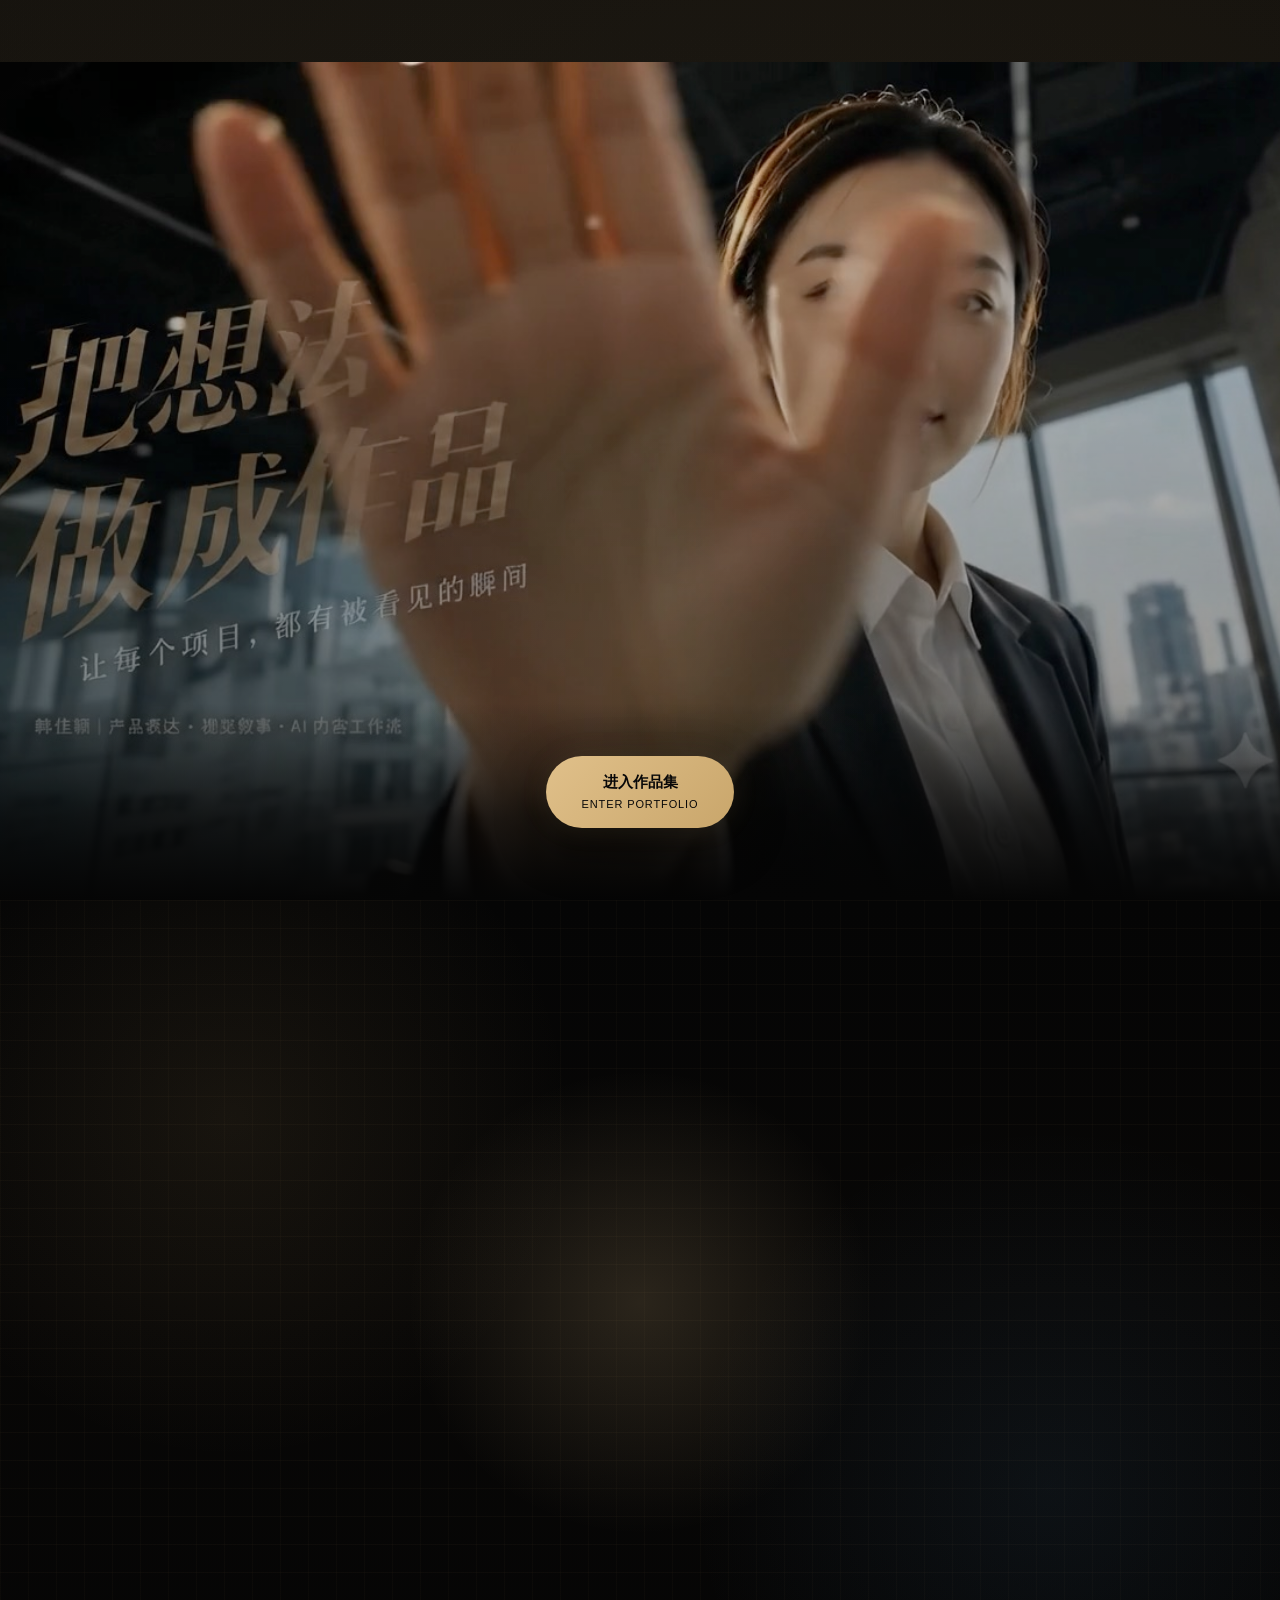
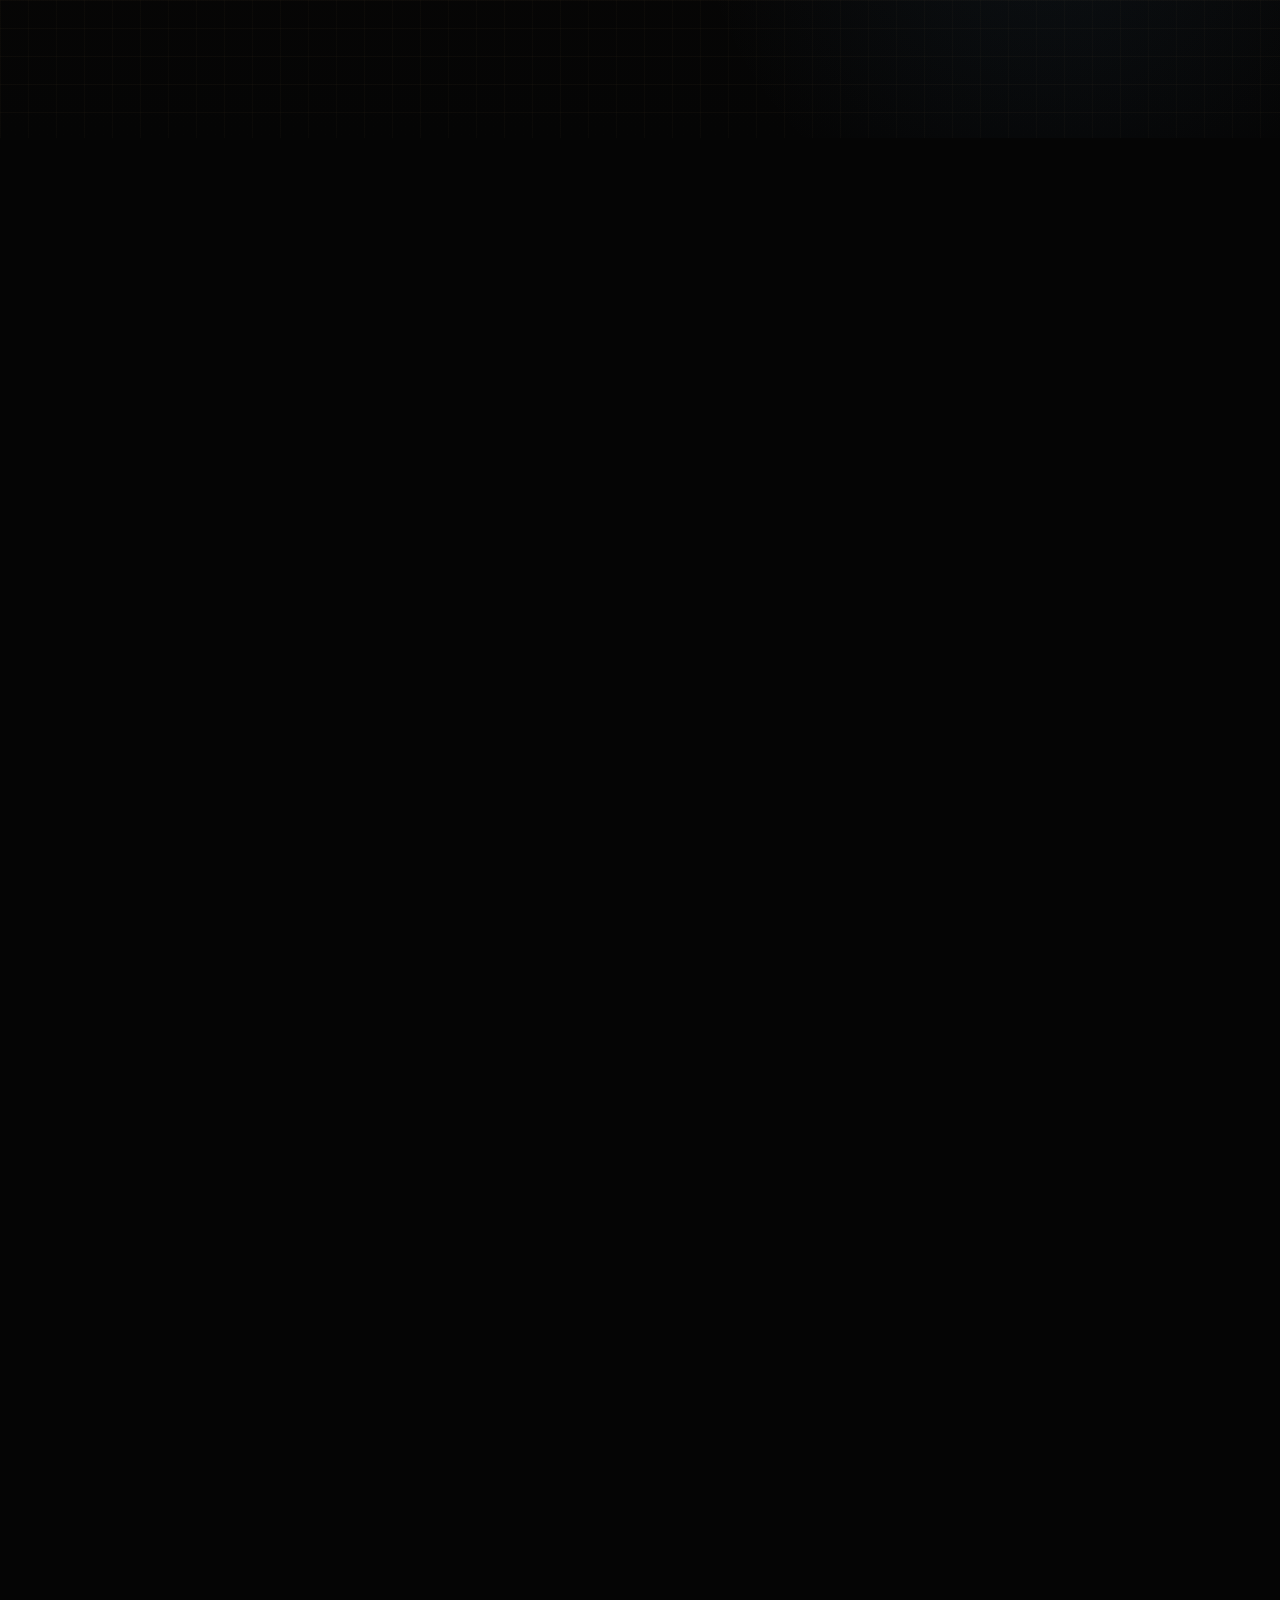
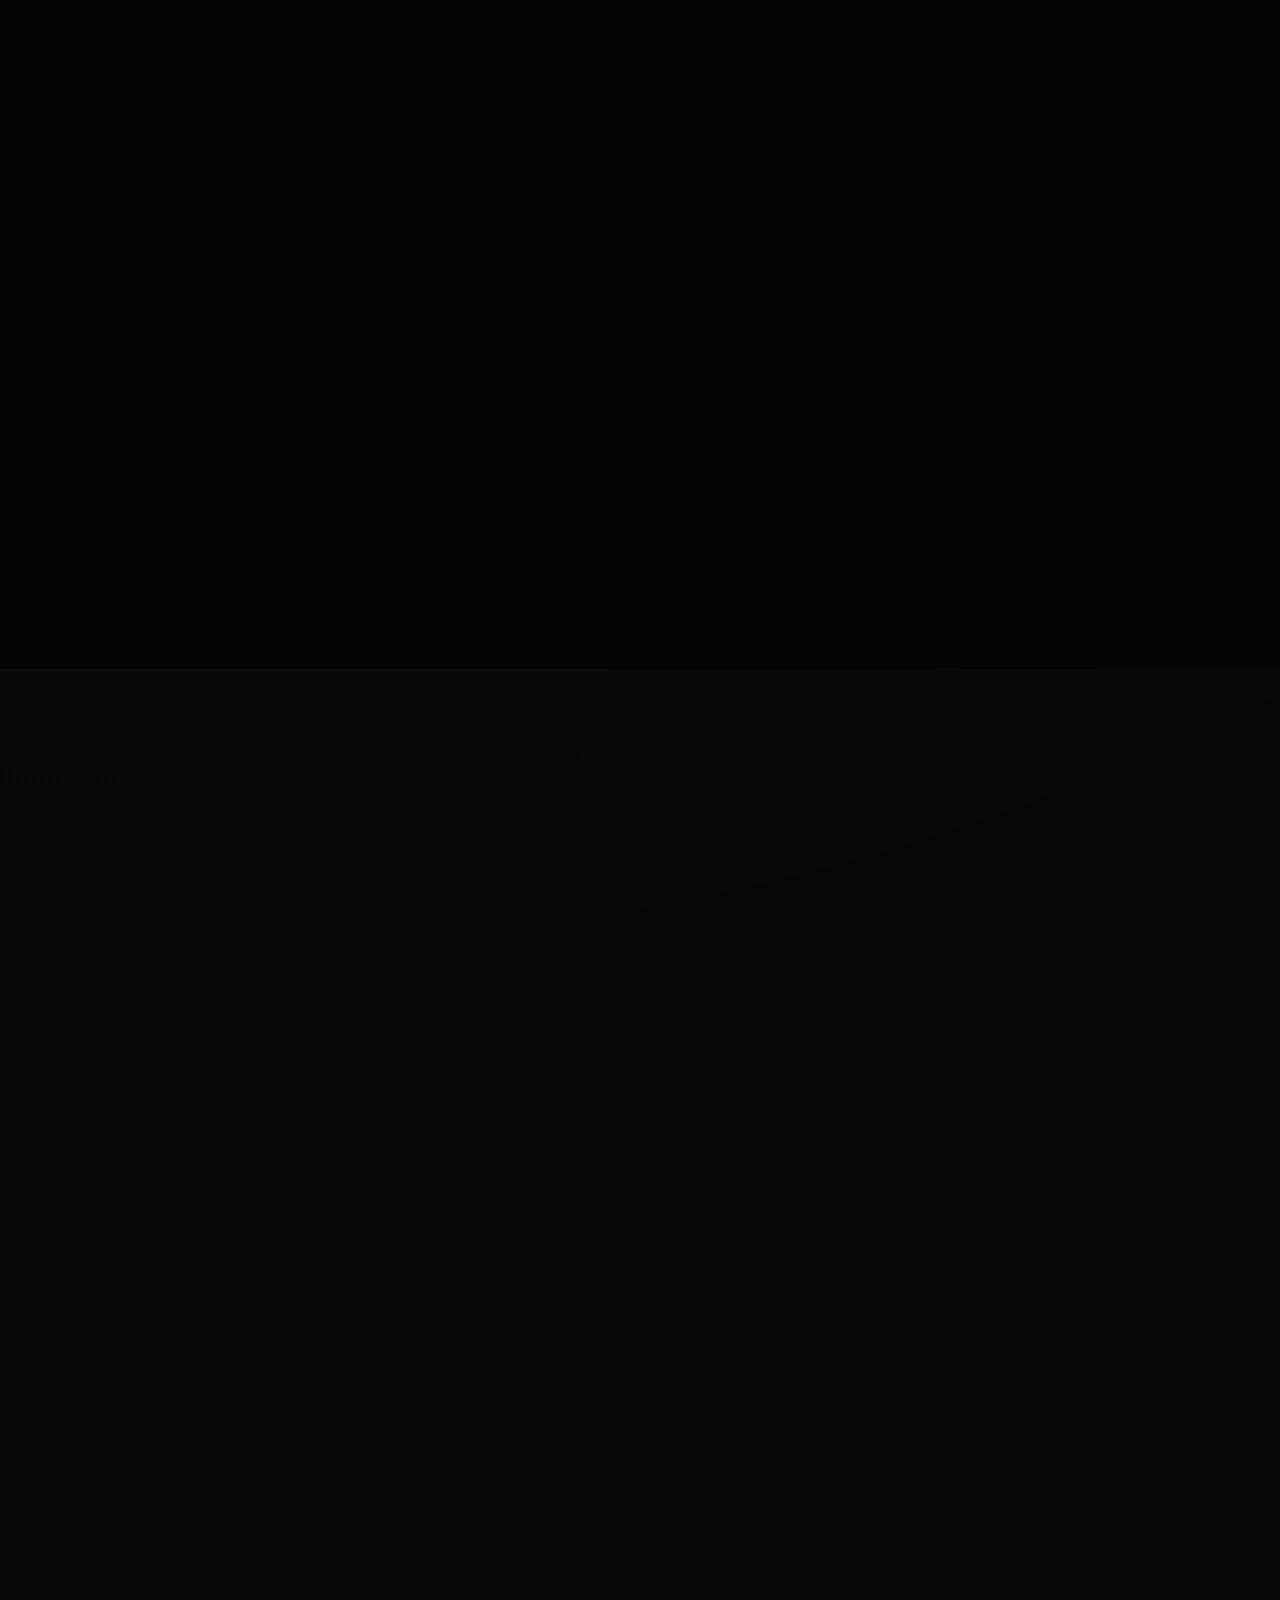
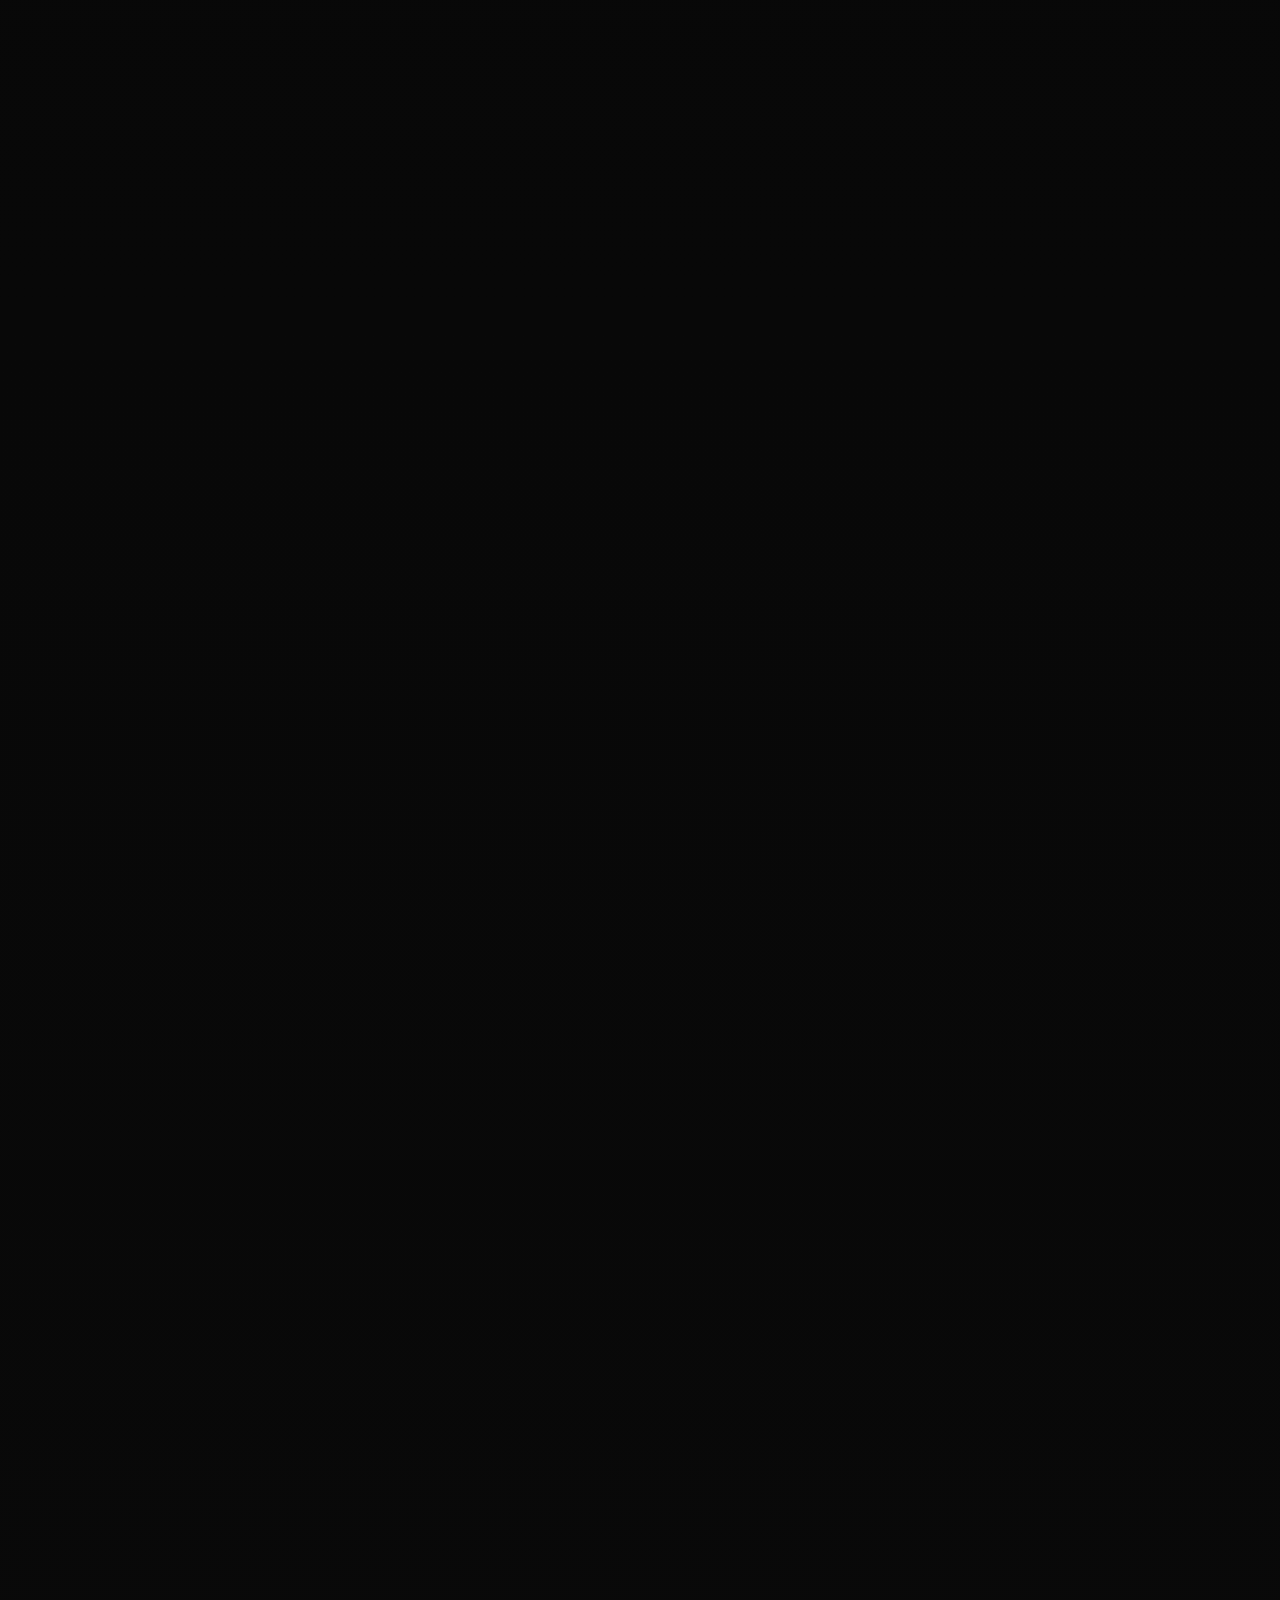
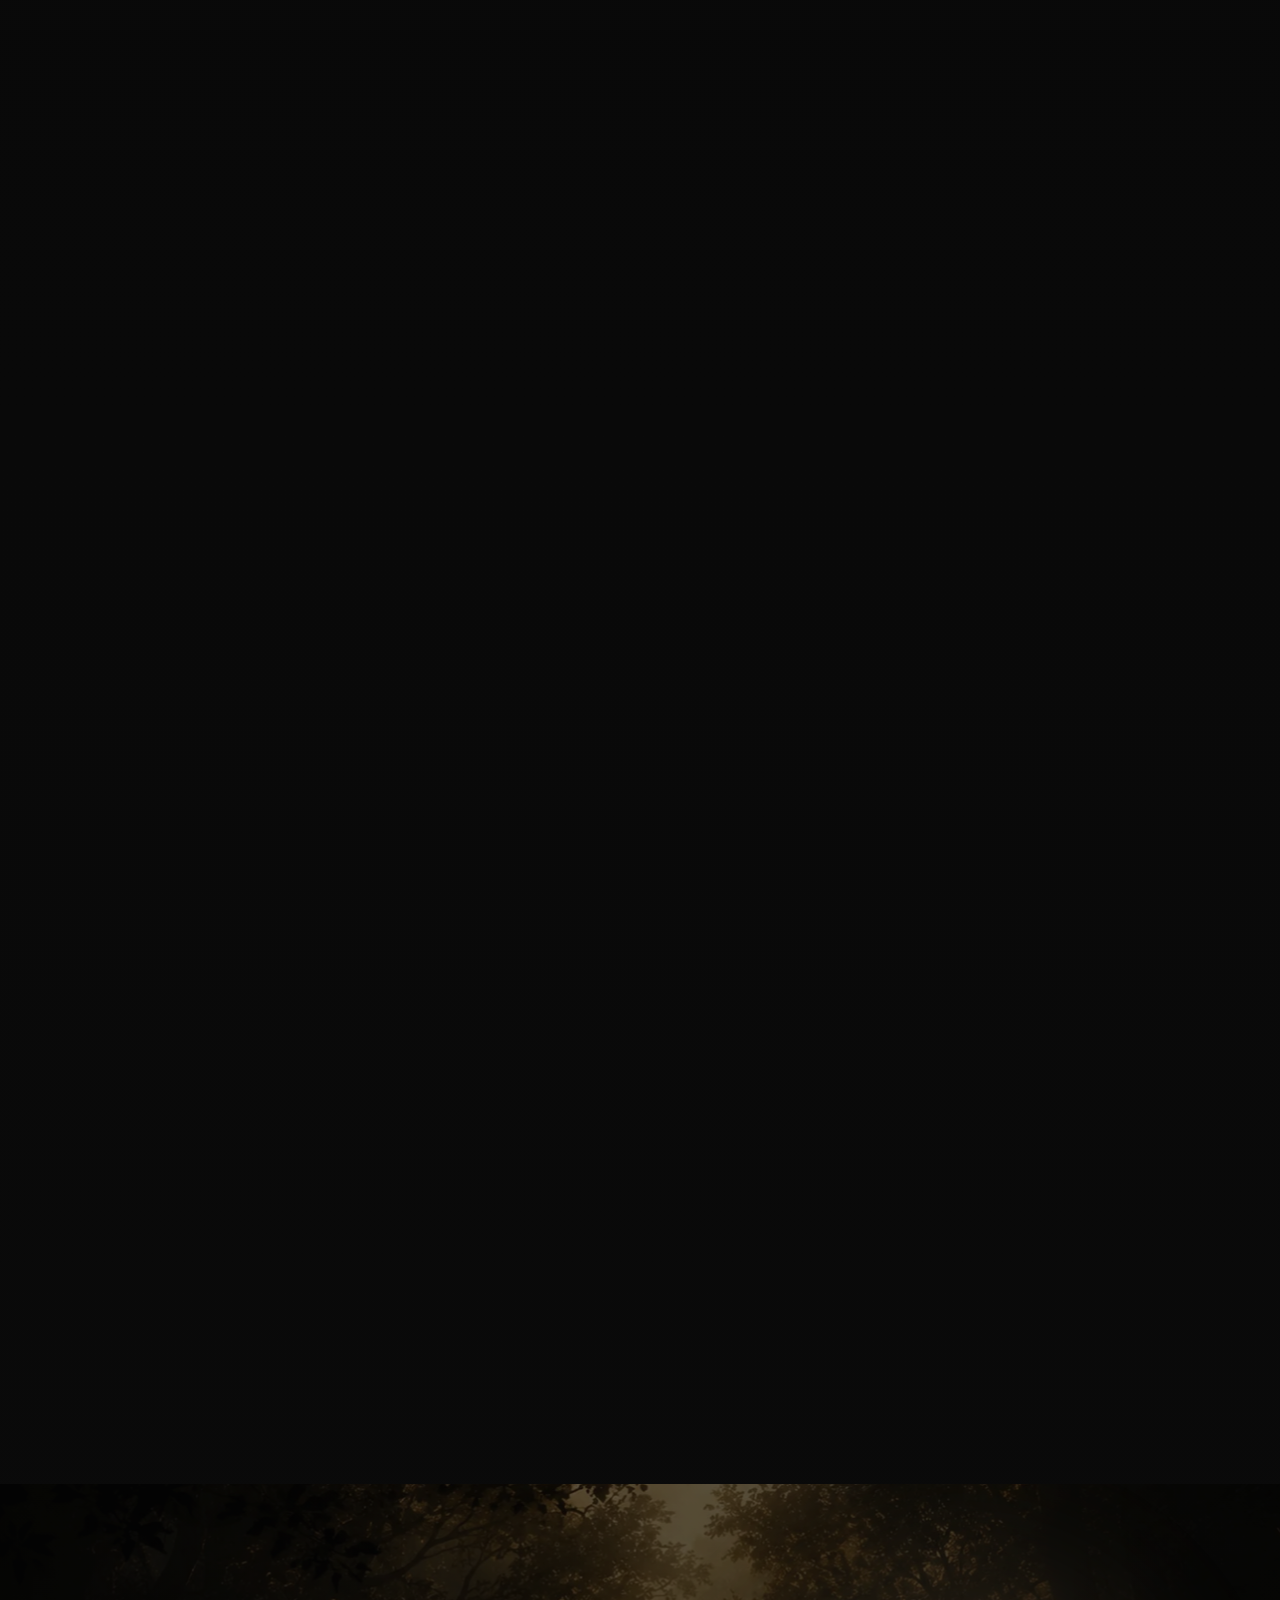
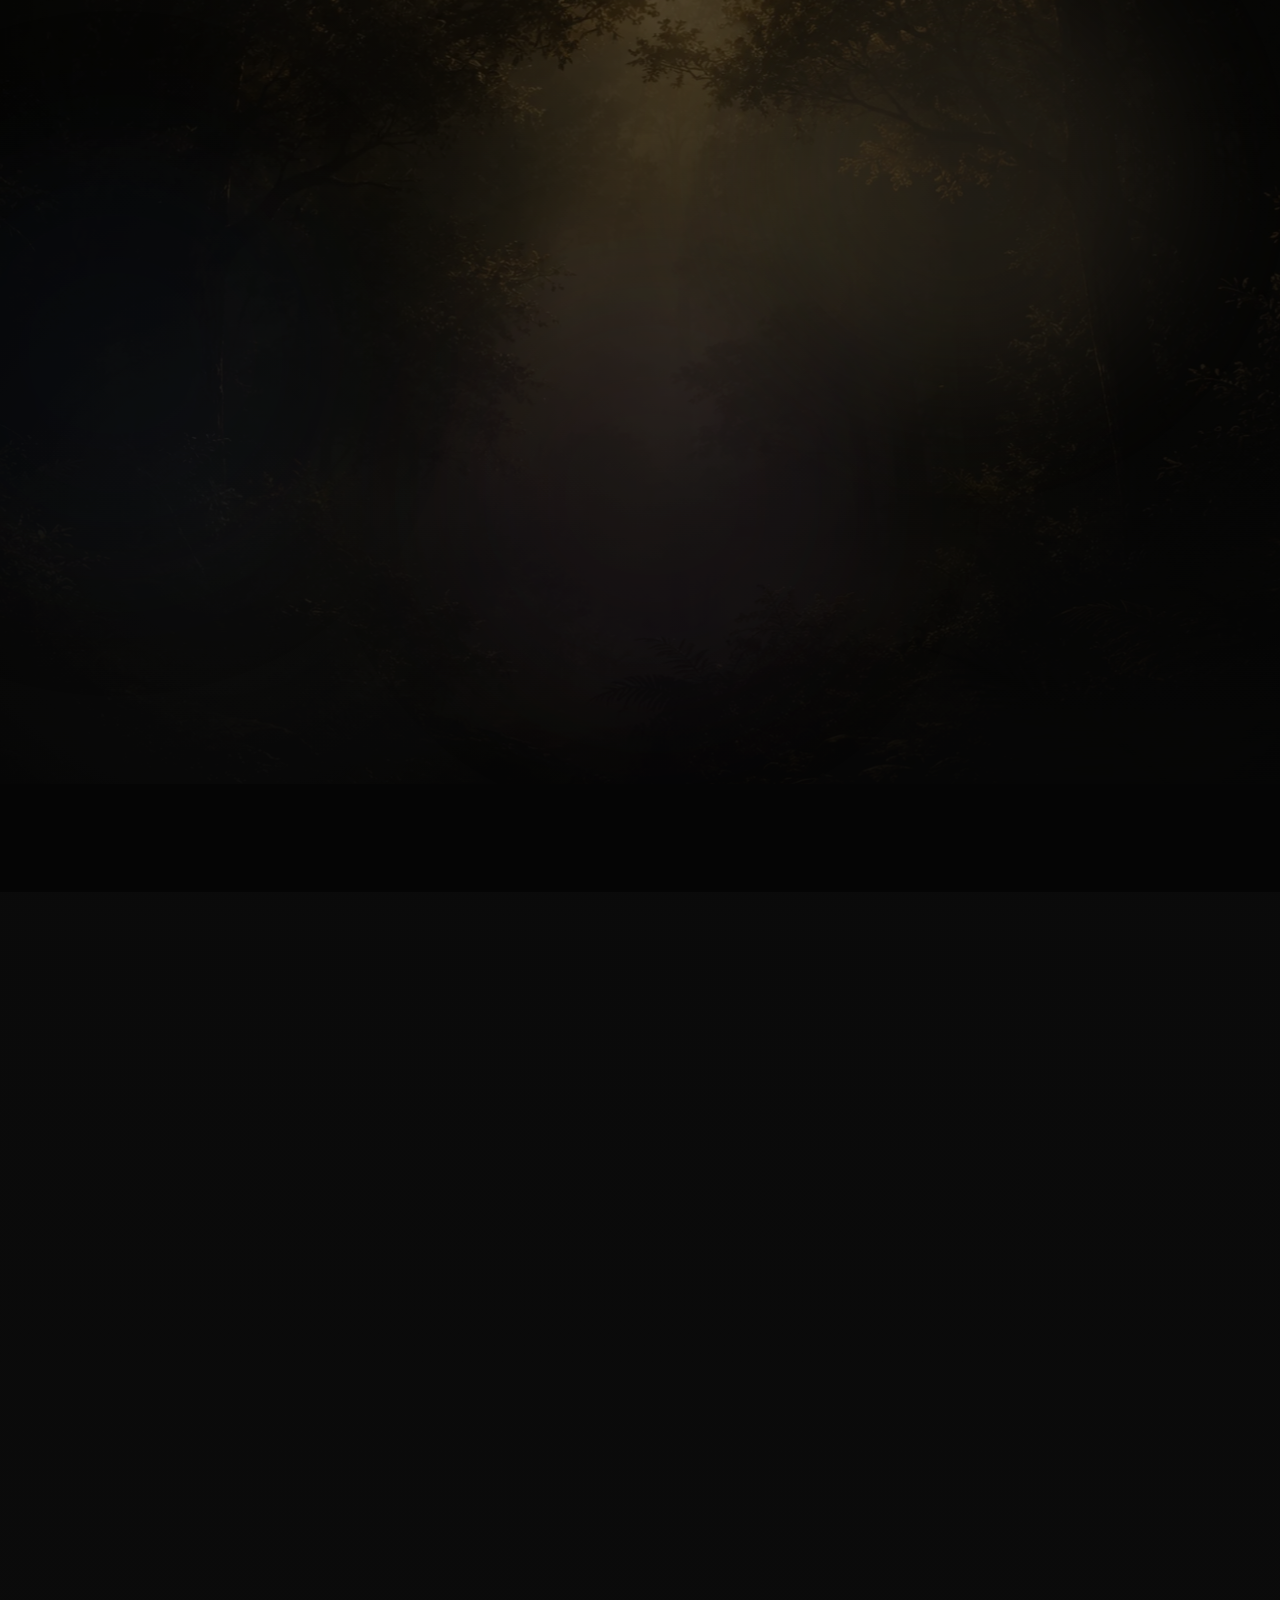
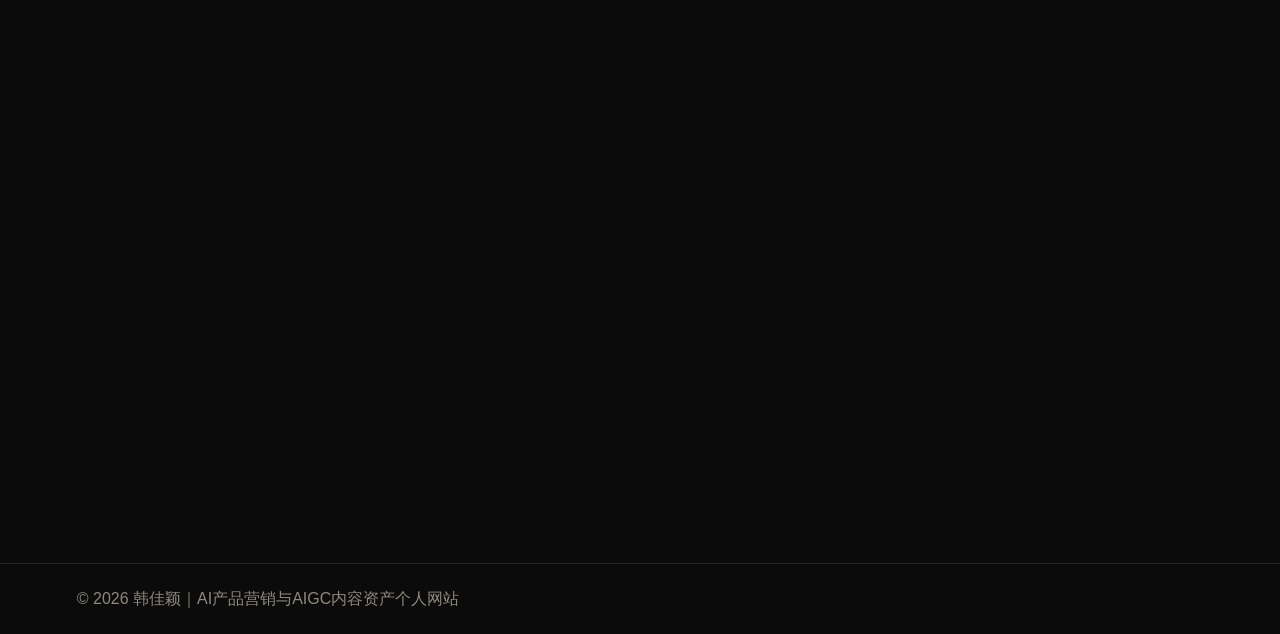
==== commit 16514c59: "bump style version for visible hero video" ====
--- a/index.html
+++ b/index.html
@@ -24,7 +24,7 @@
     }
   })();
 </script>
-<link href="style.css?v=20260626-hero-poster-1" rel="stylesheet"/>
+<link href="style.css?v=20260629-hero-video-visible-1" rel="stylesheet"/>
 </head>
 <body>
 <header class="site-header">
@@ -35,7 +35,7 @@
 <main>
 <section aria-label="开场视频" class="intro-video-section" id="intro">
 <div class="intro-video-frame">
-<video autoplay="" class="intro-video" loop="" muted="" playsinline="" poster="assets/hero-poster.jpg" preload="auto">
+<video autoplay="" class="intro-video" loop="" muted="" playsinline="" poster="assets/hero-poster.jpg" preload="auto" webkit-playsinline="">
 <source src="assets/intro-video.mp4" type="video/mp4"/>
 </video>
 </div>
@@ -636,6 +636,6 @@
 <p>© 2026 韩佳颖｜AI产品营销与AIGC内容资产个人网站</p>
 </footer>
 <script src="https://cdnjs.cloudflare.com/ajax/libs/gsap/3.12.5/gsap.min.js"></script>
-<script src="script.js?v=20260626-hero-poster-1"></script>
+<script src="script.js?v=20260629-hero-video-only-1"></script>
 </body>
 </html>
--- a/style.css
+++ b/style.css
@@ -261,15 +261,17 @@
 .intro-video {
   position: absolute;
   inset: 0;
+  z-index: 0;
   width: 100%;
   height: 100%;
   object-fit: cover;
   object-position: center center;
   display: block;
+  visibility: visible;
   background:
     url("assets/hero-poster.jpg") center center / cover no-repeat,
     #050505;
-  opacity: 0;
+  opacity: 1;
   transition: opacity 420ms ease;
 }
 
@@ -279,7 +281,7 @@
 
 .intro-video-section.is-video-missing .intro-video,
 .intro-video-section.is-video-paused .intro-video {
-  opacity: 0;
+  opacity: 1;
 }
 
 .intro-video-section {
